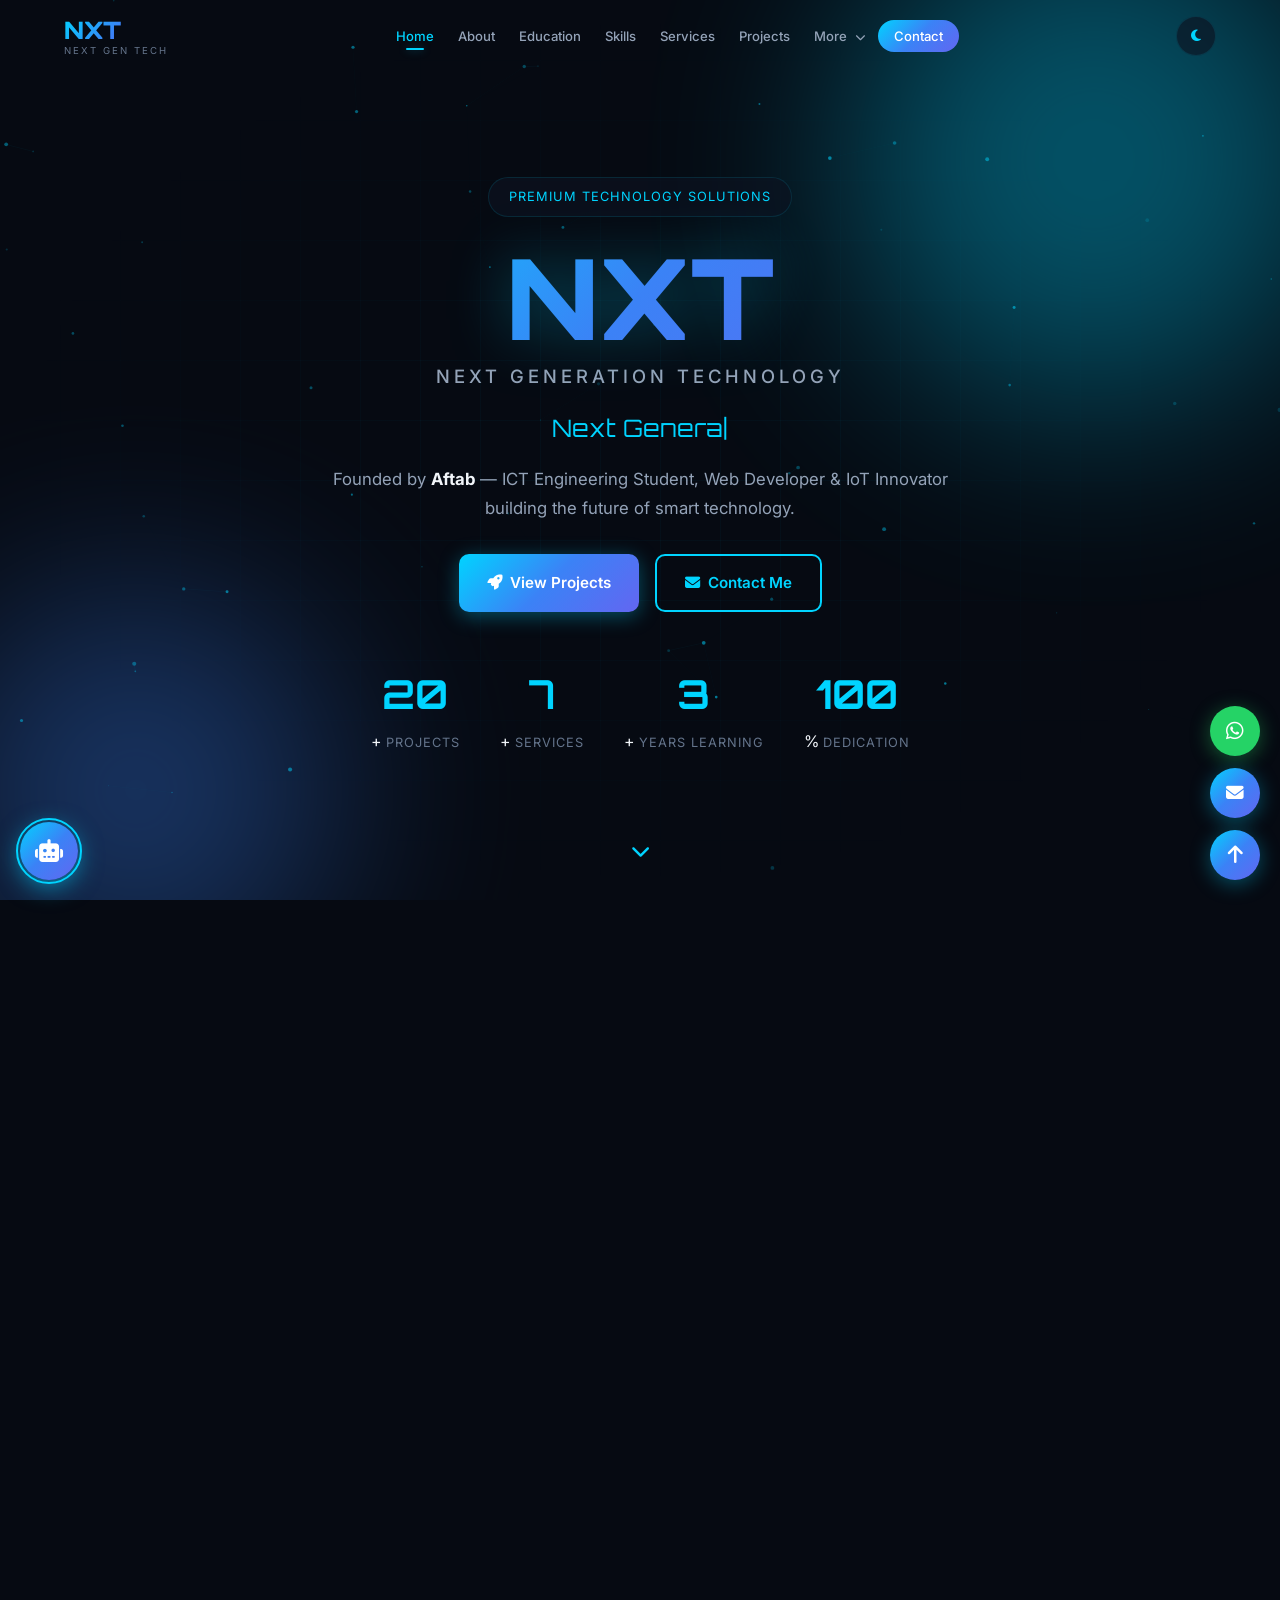
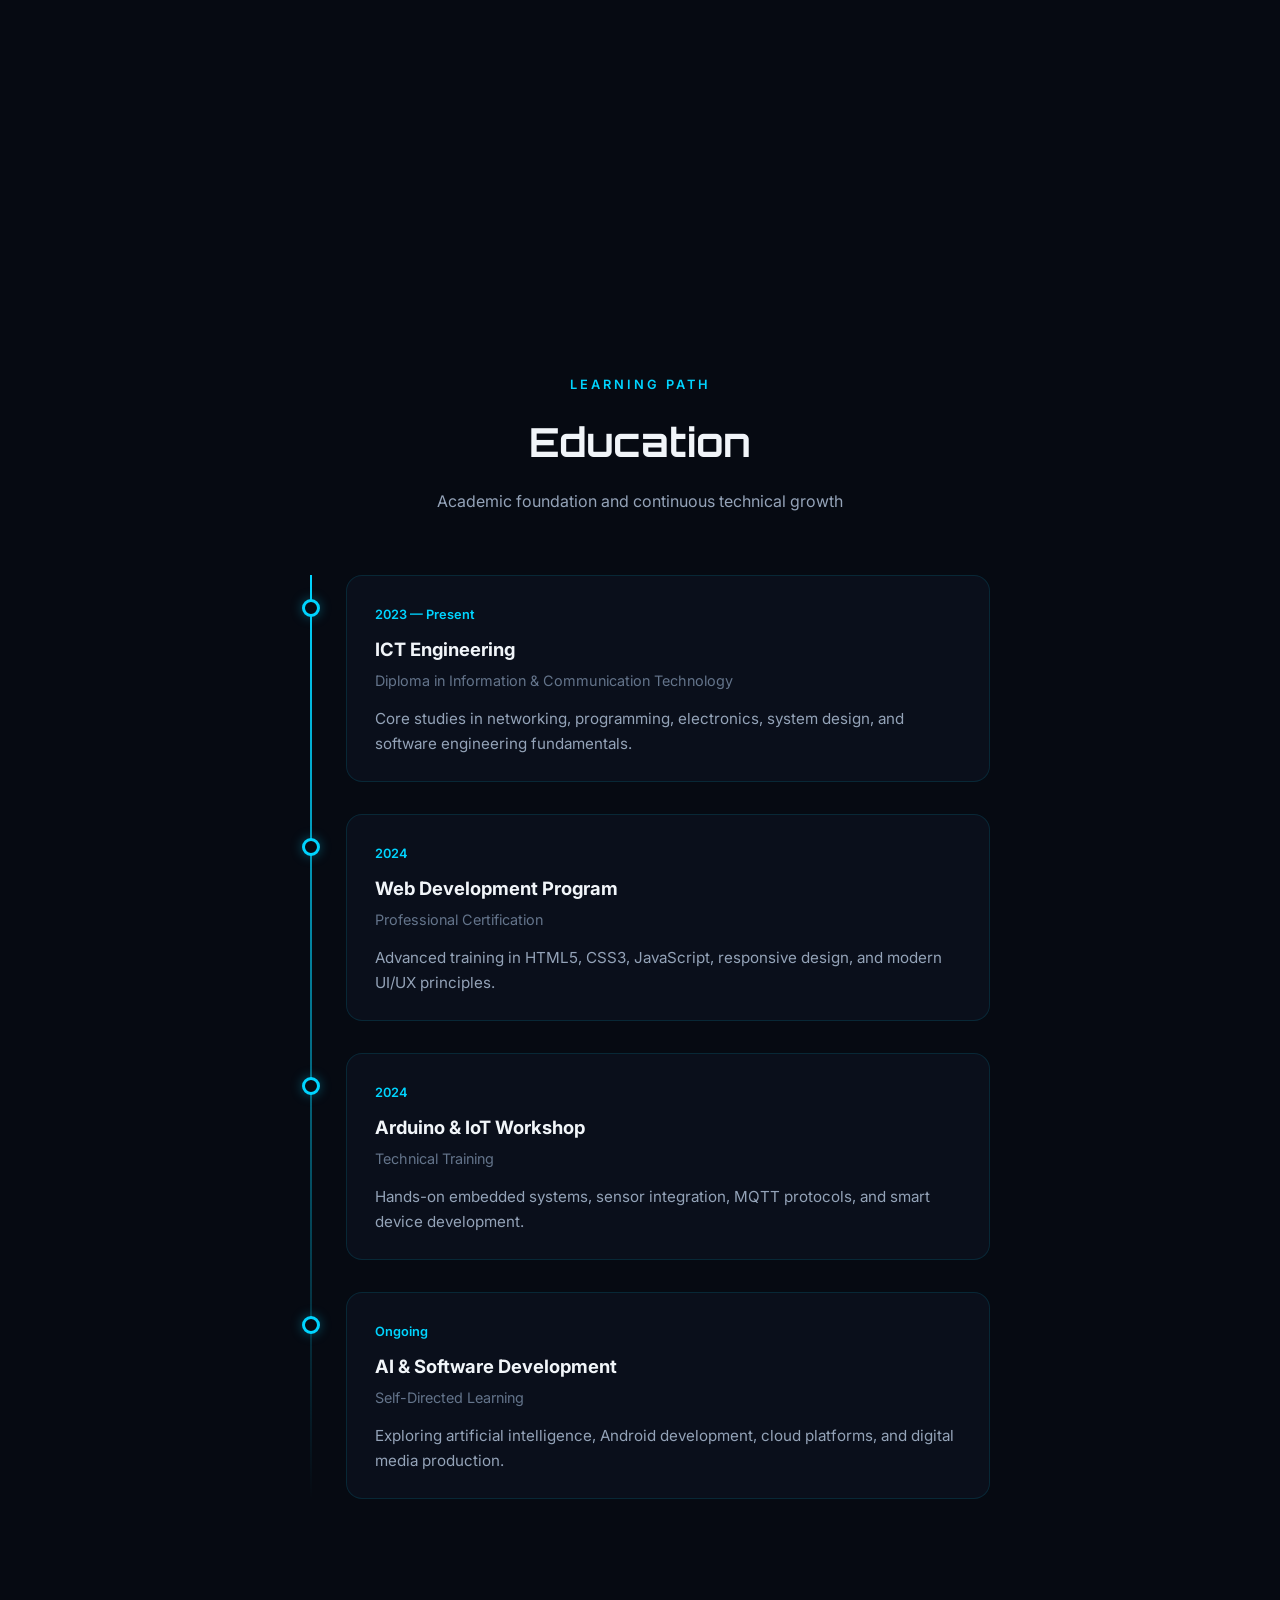
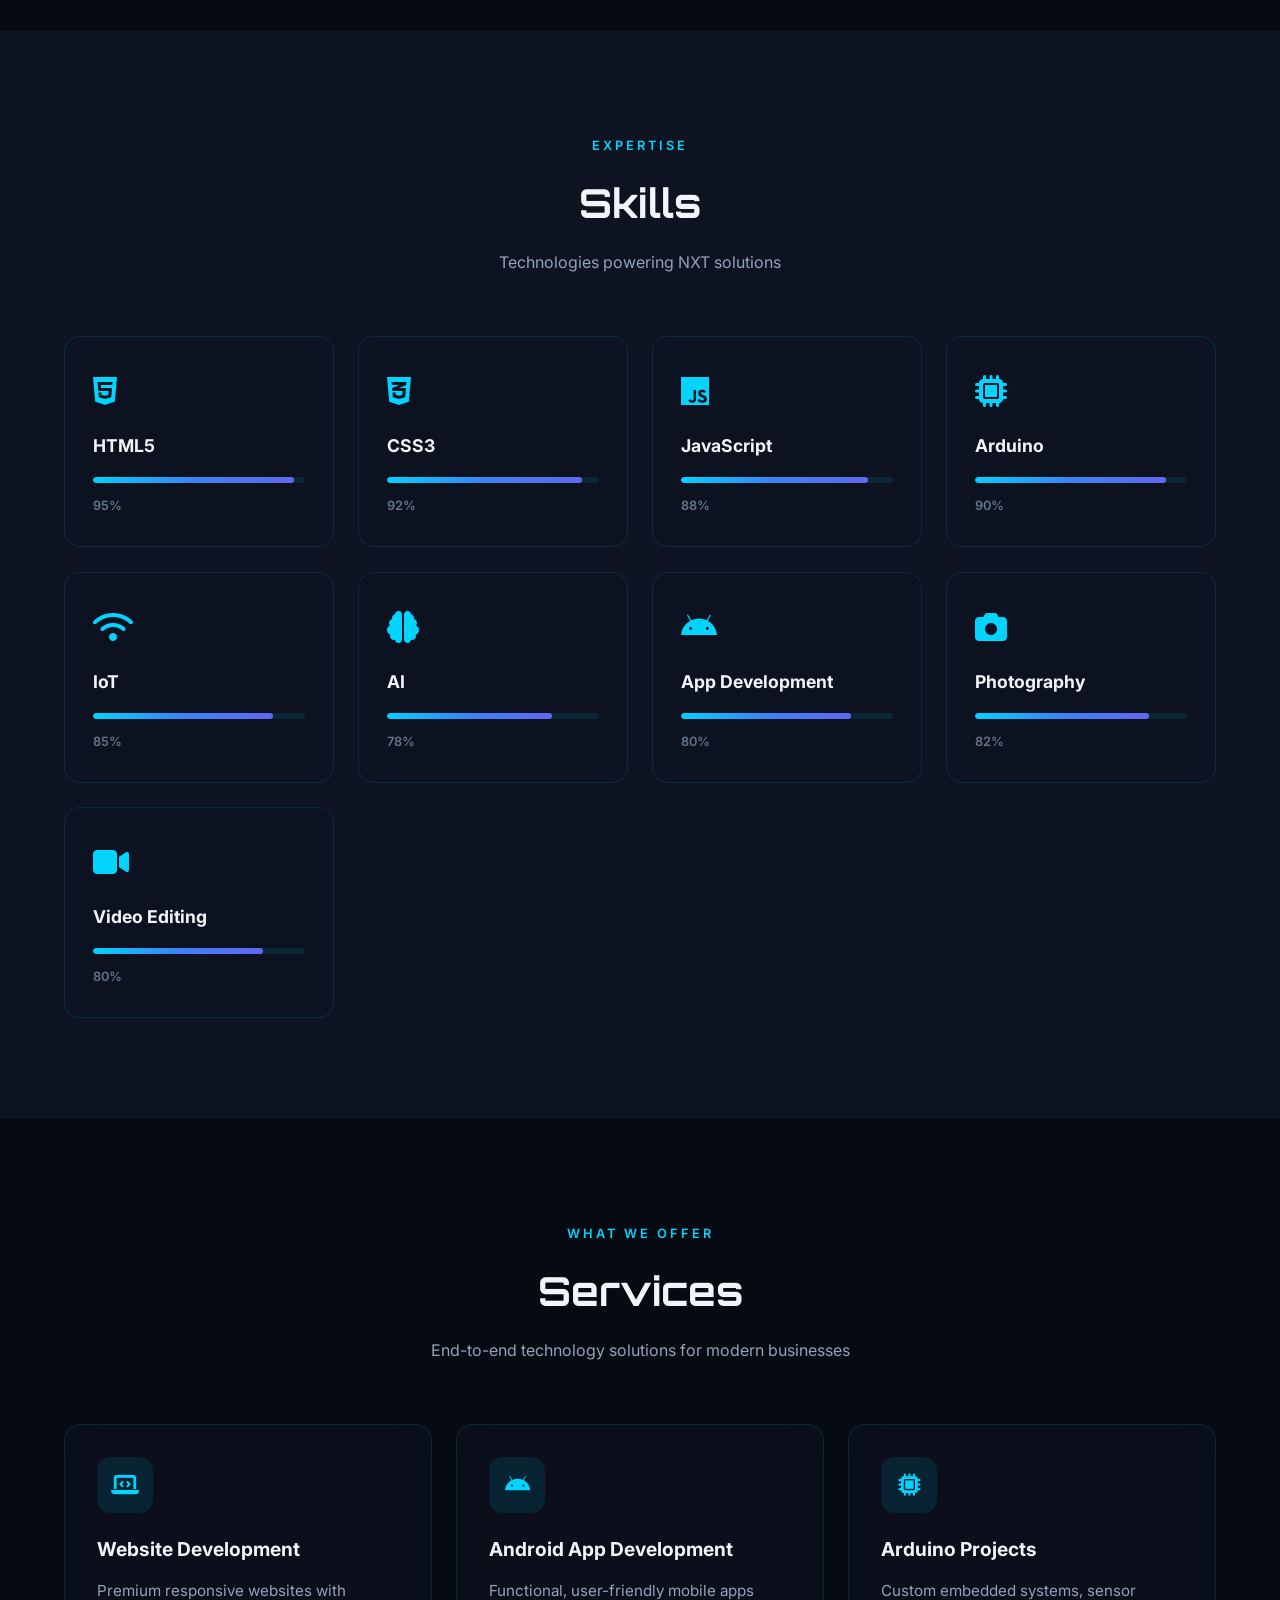
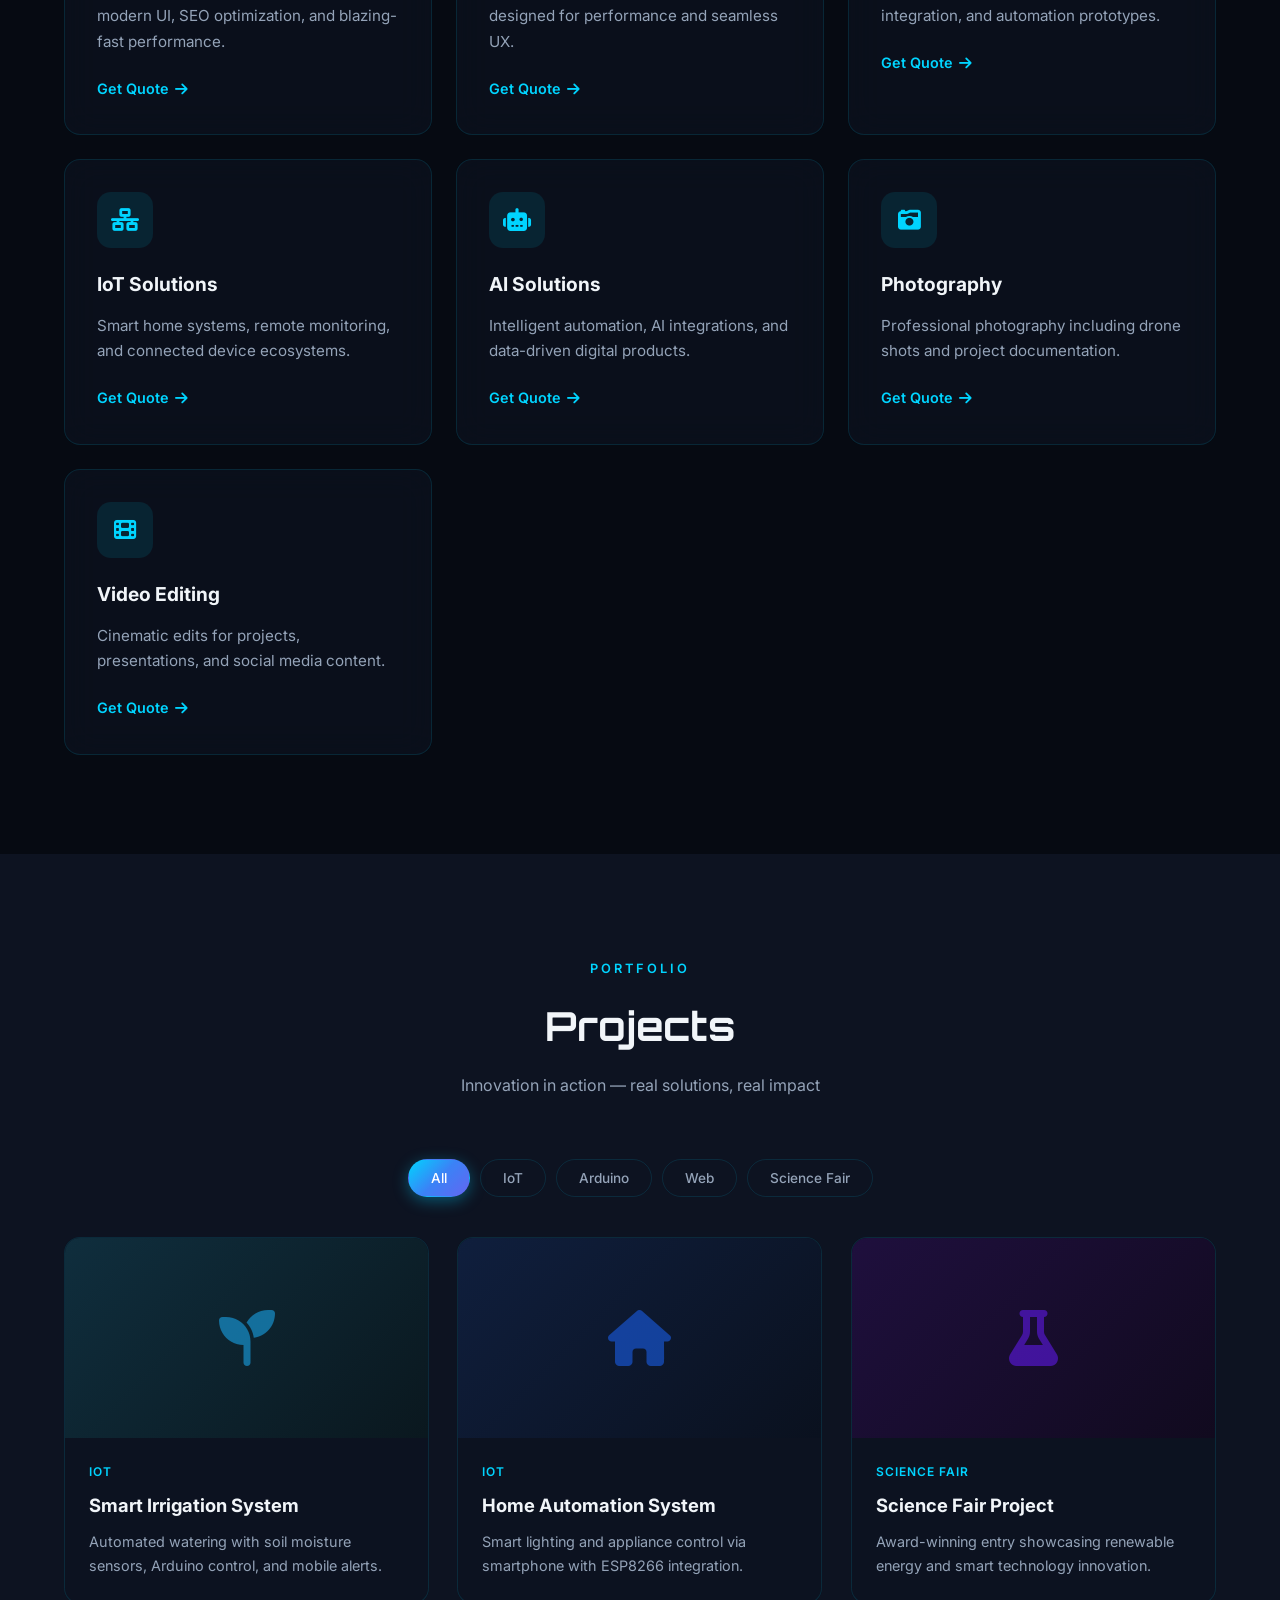
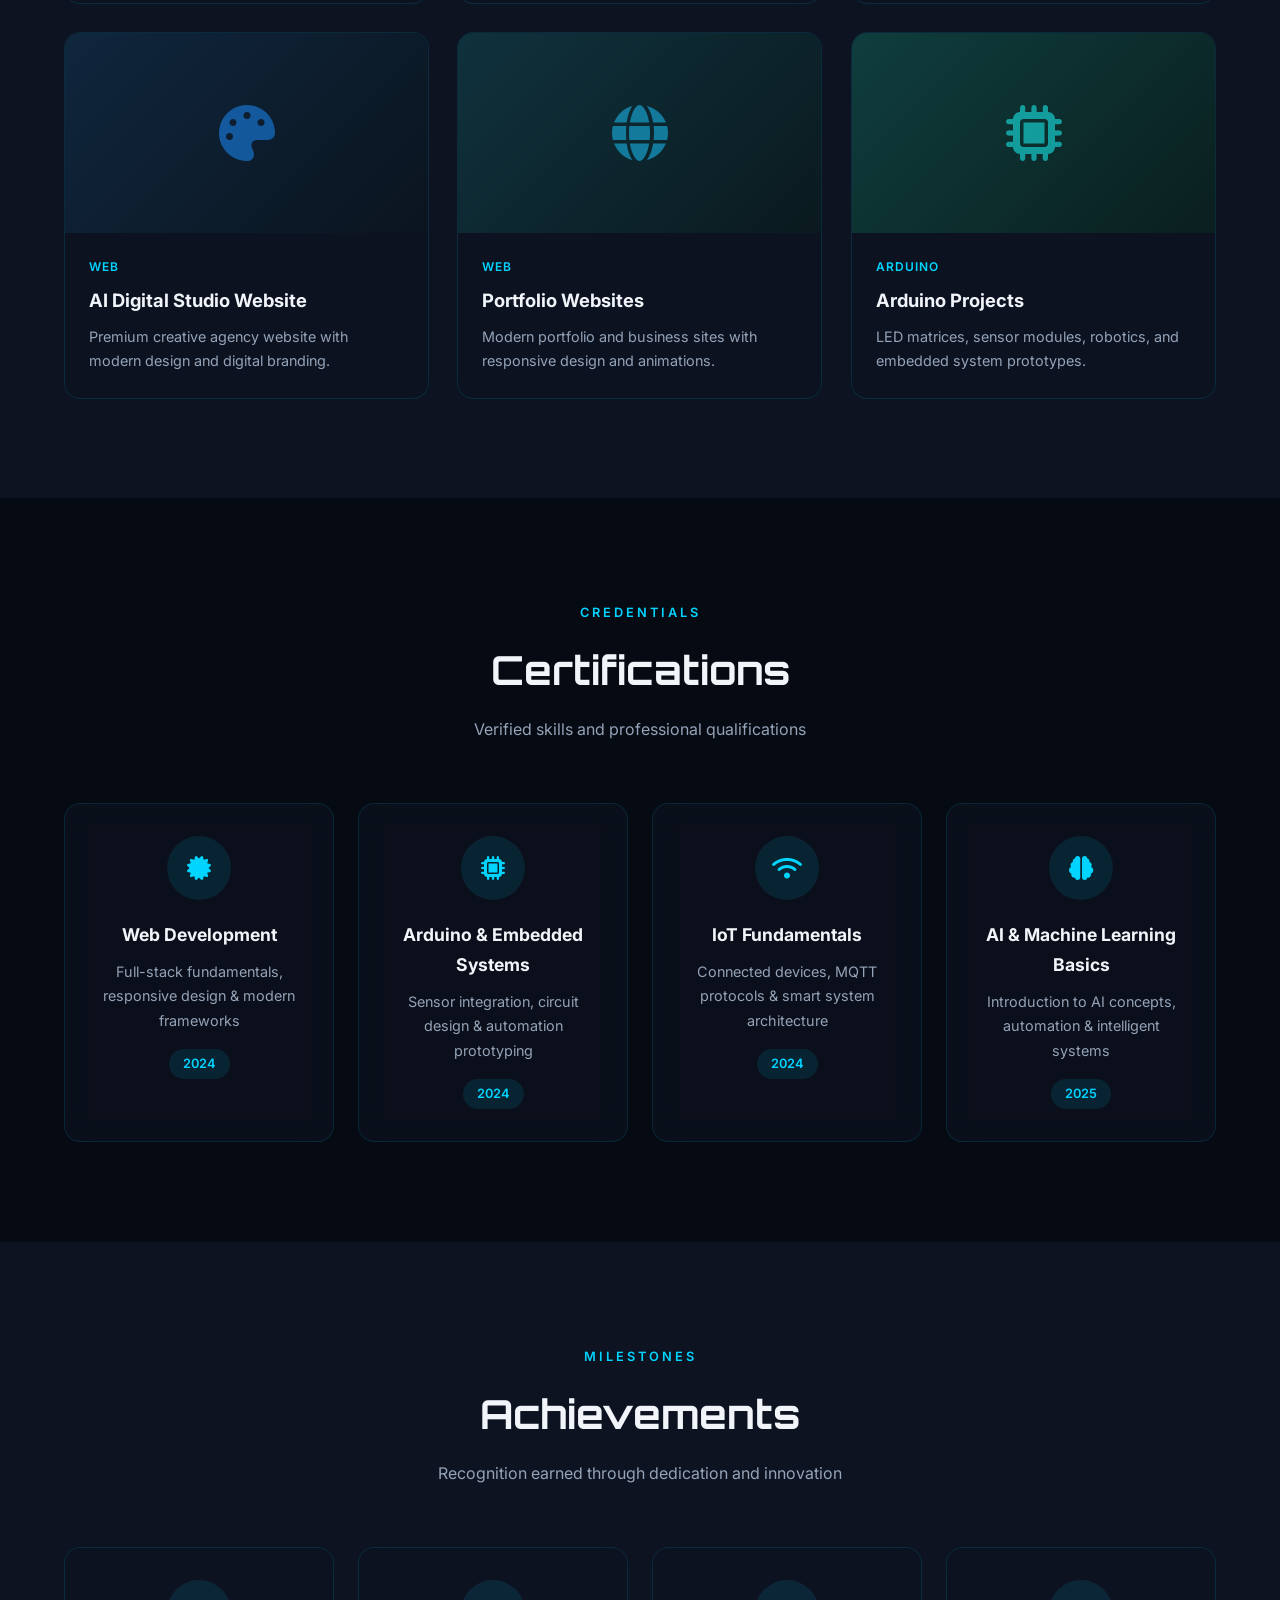
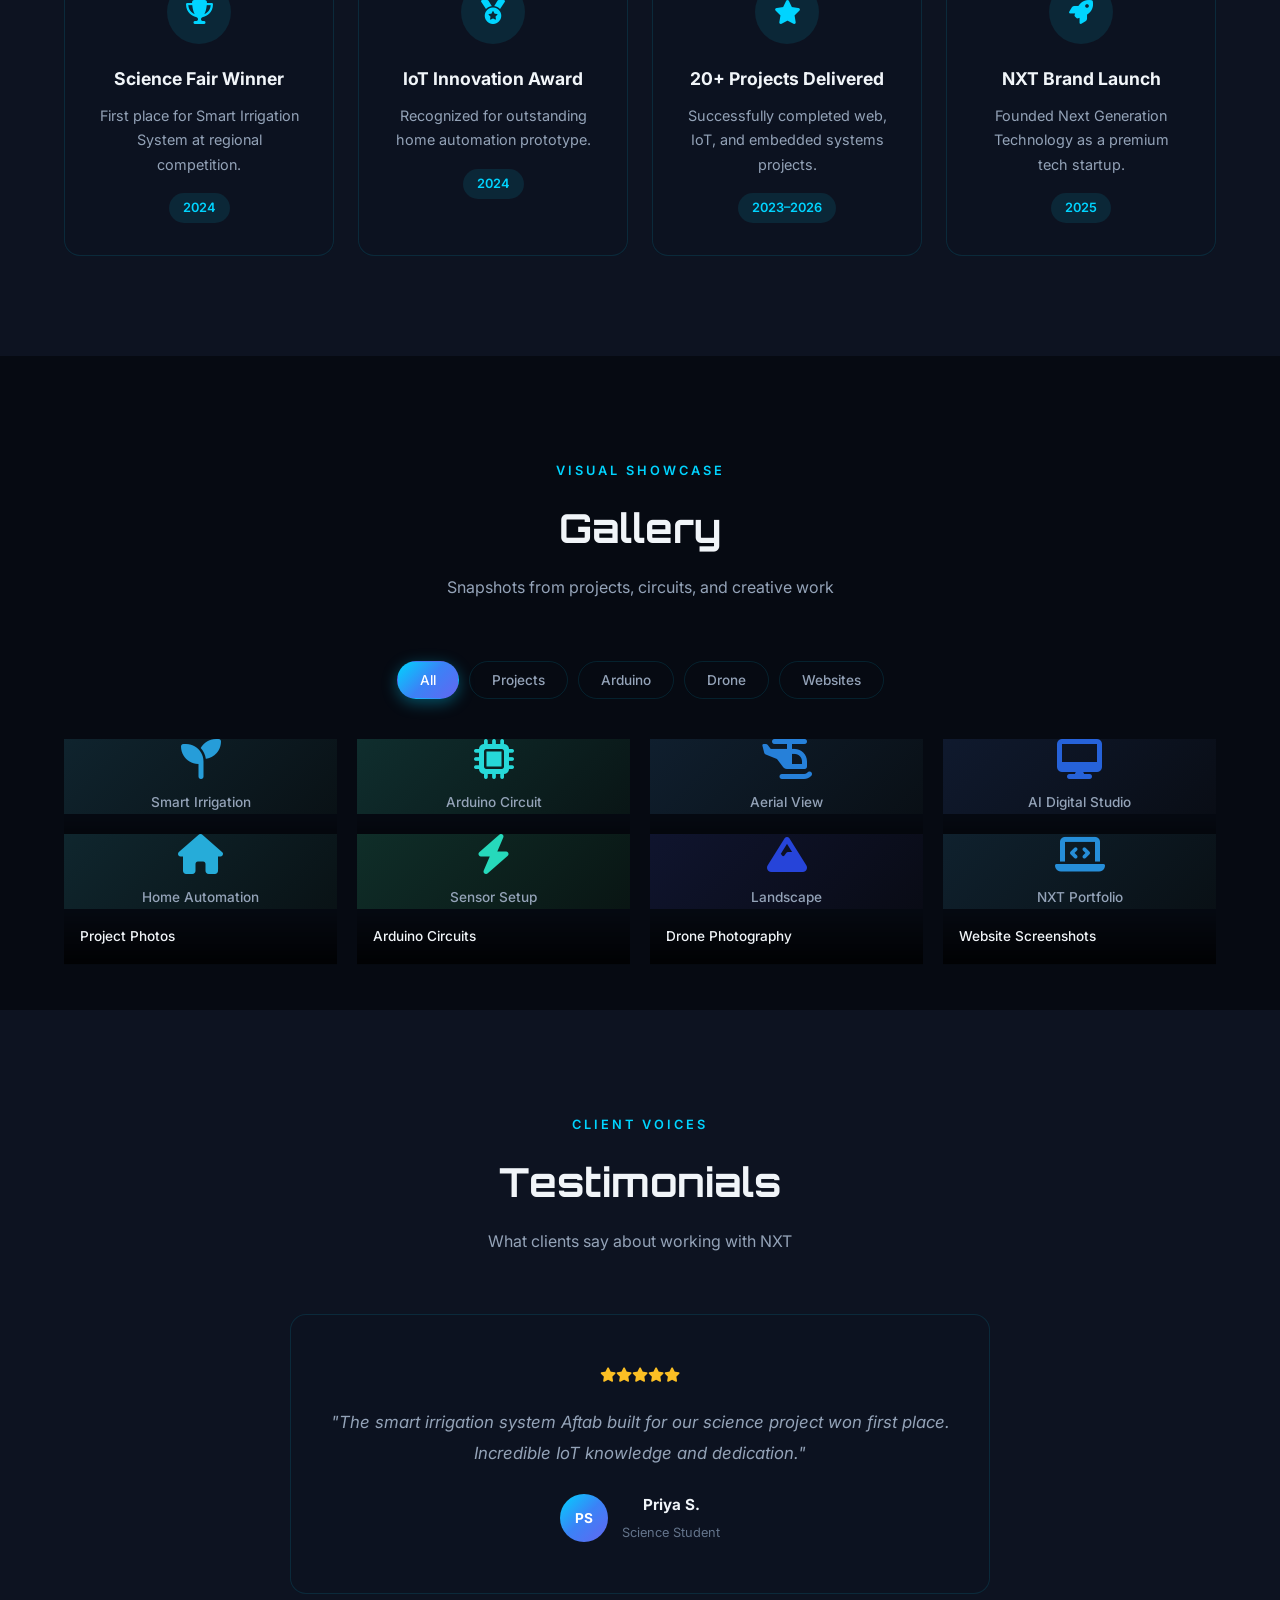
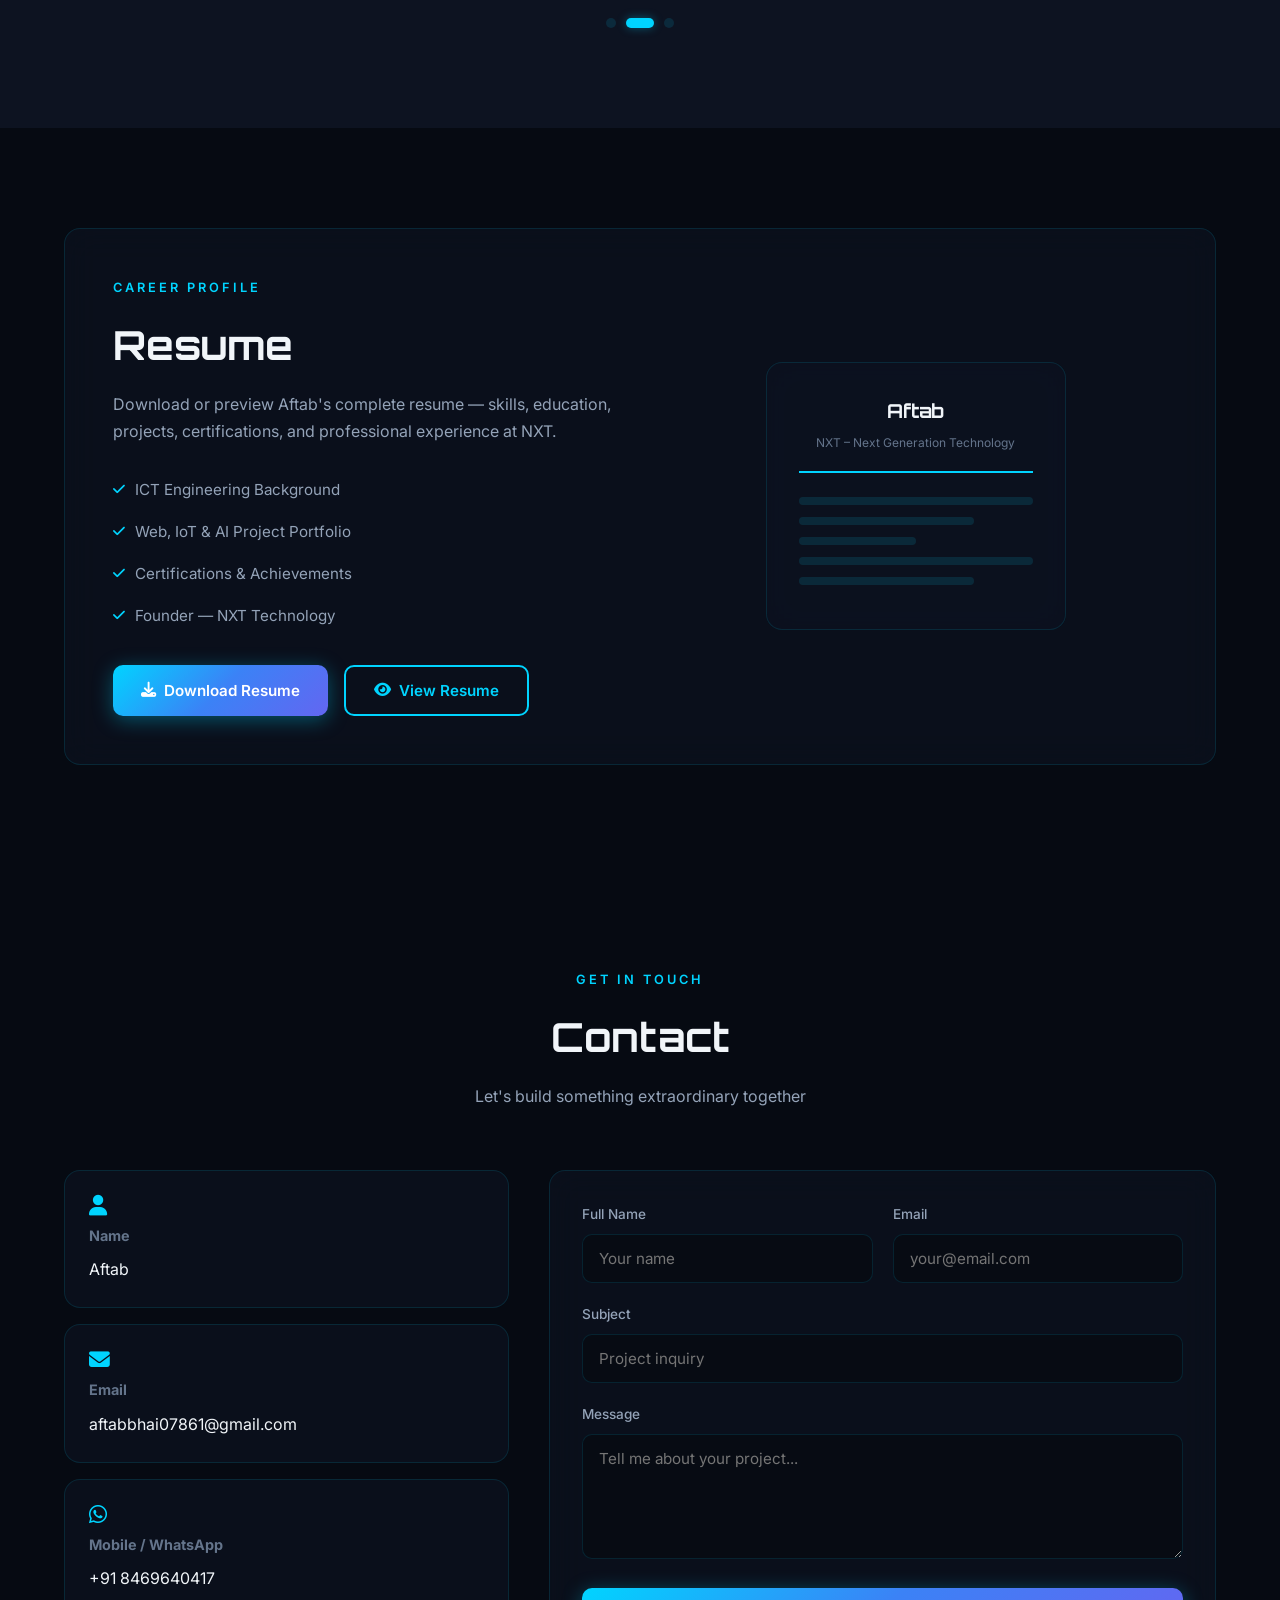
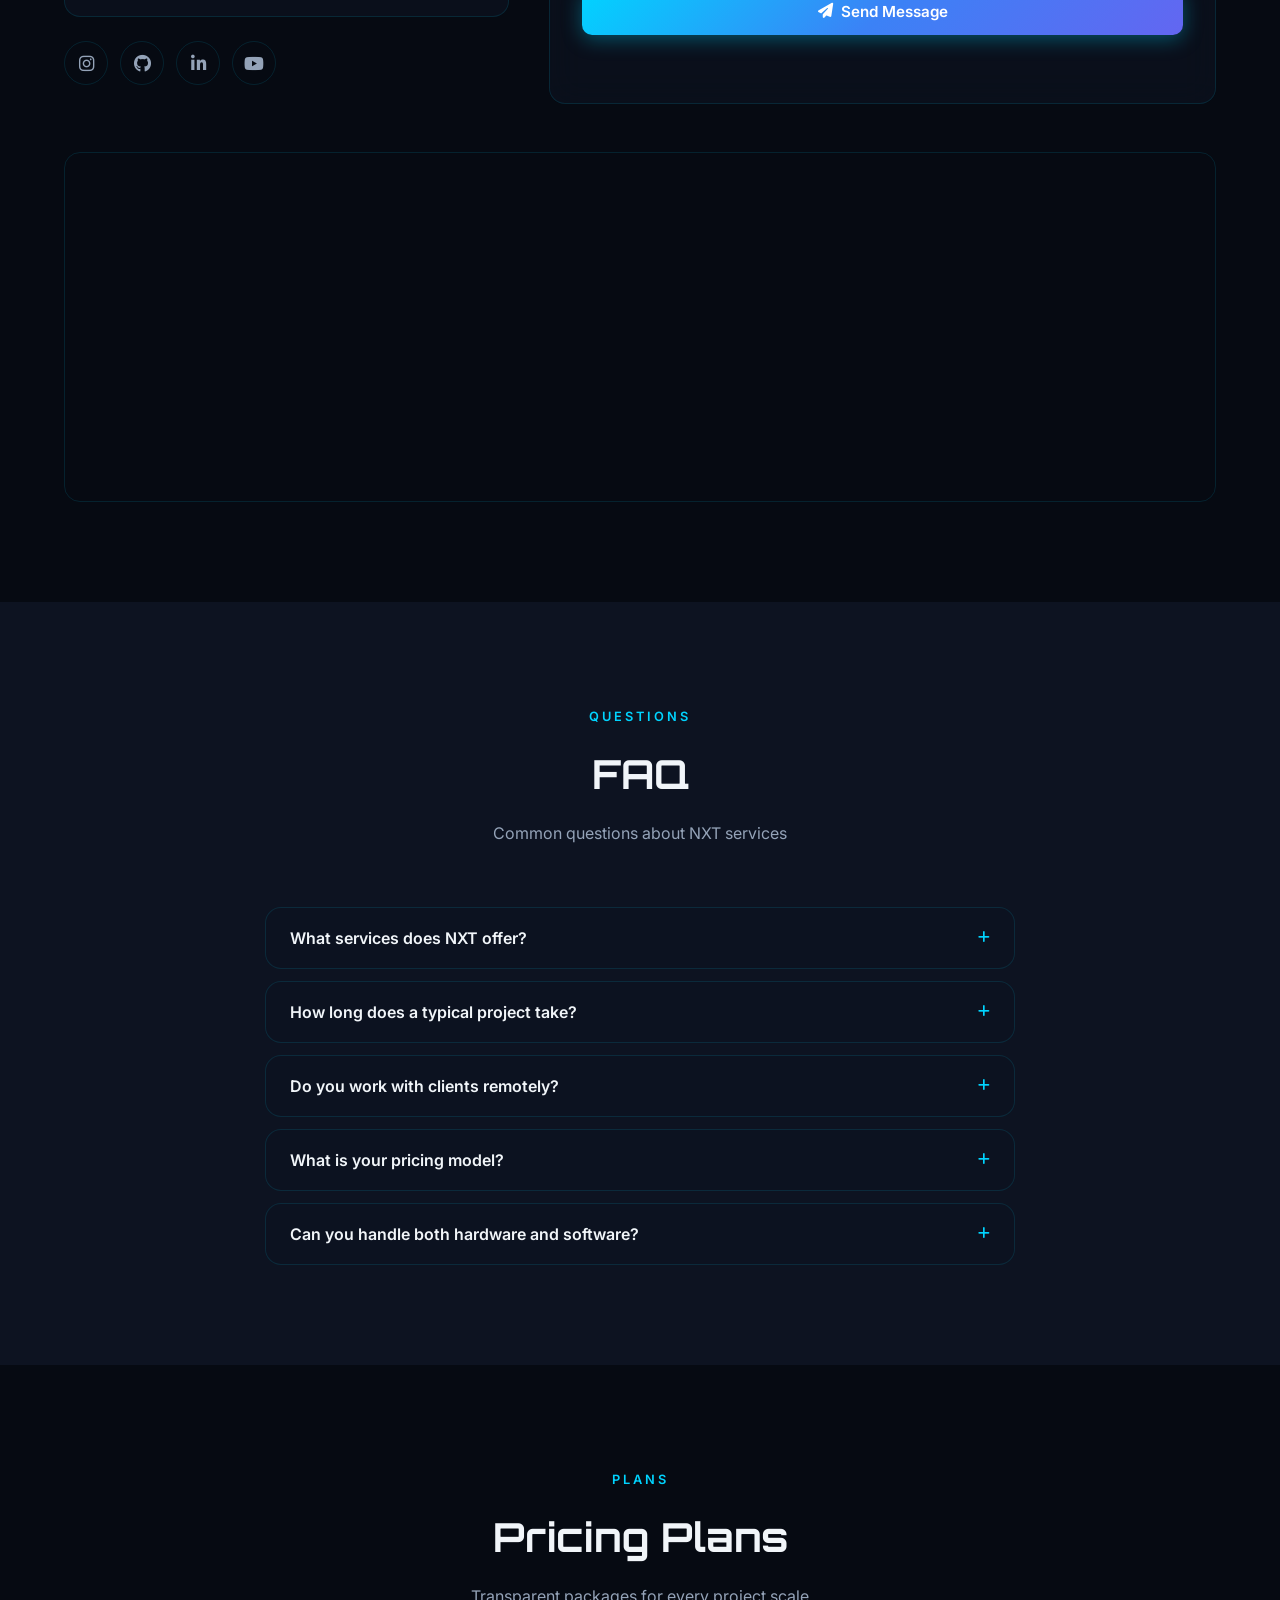
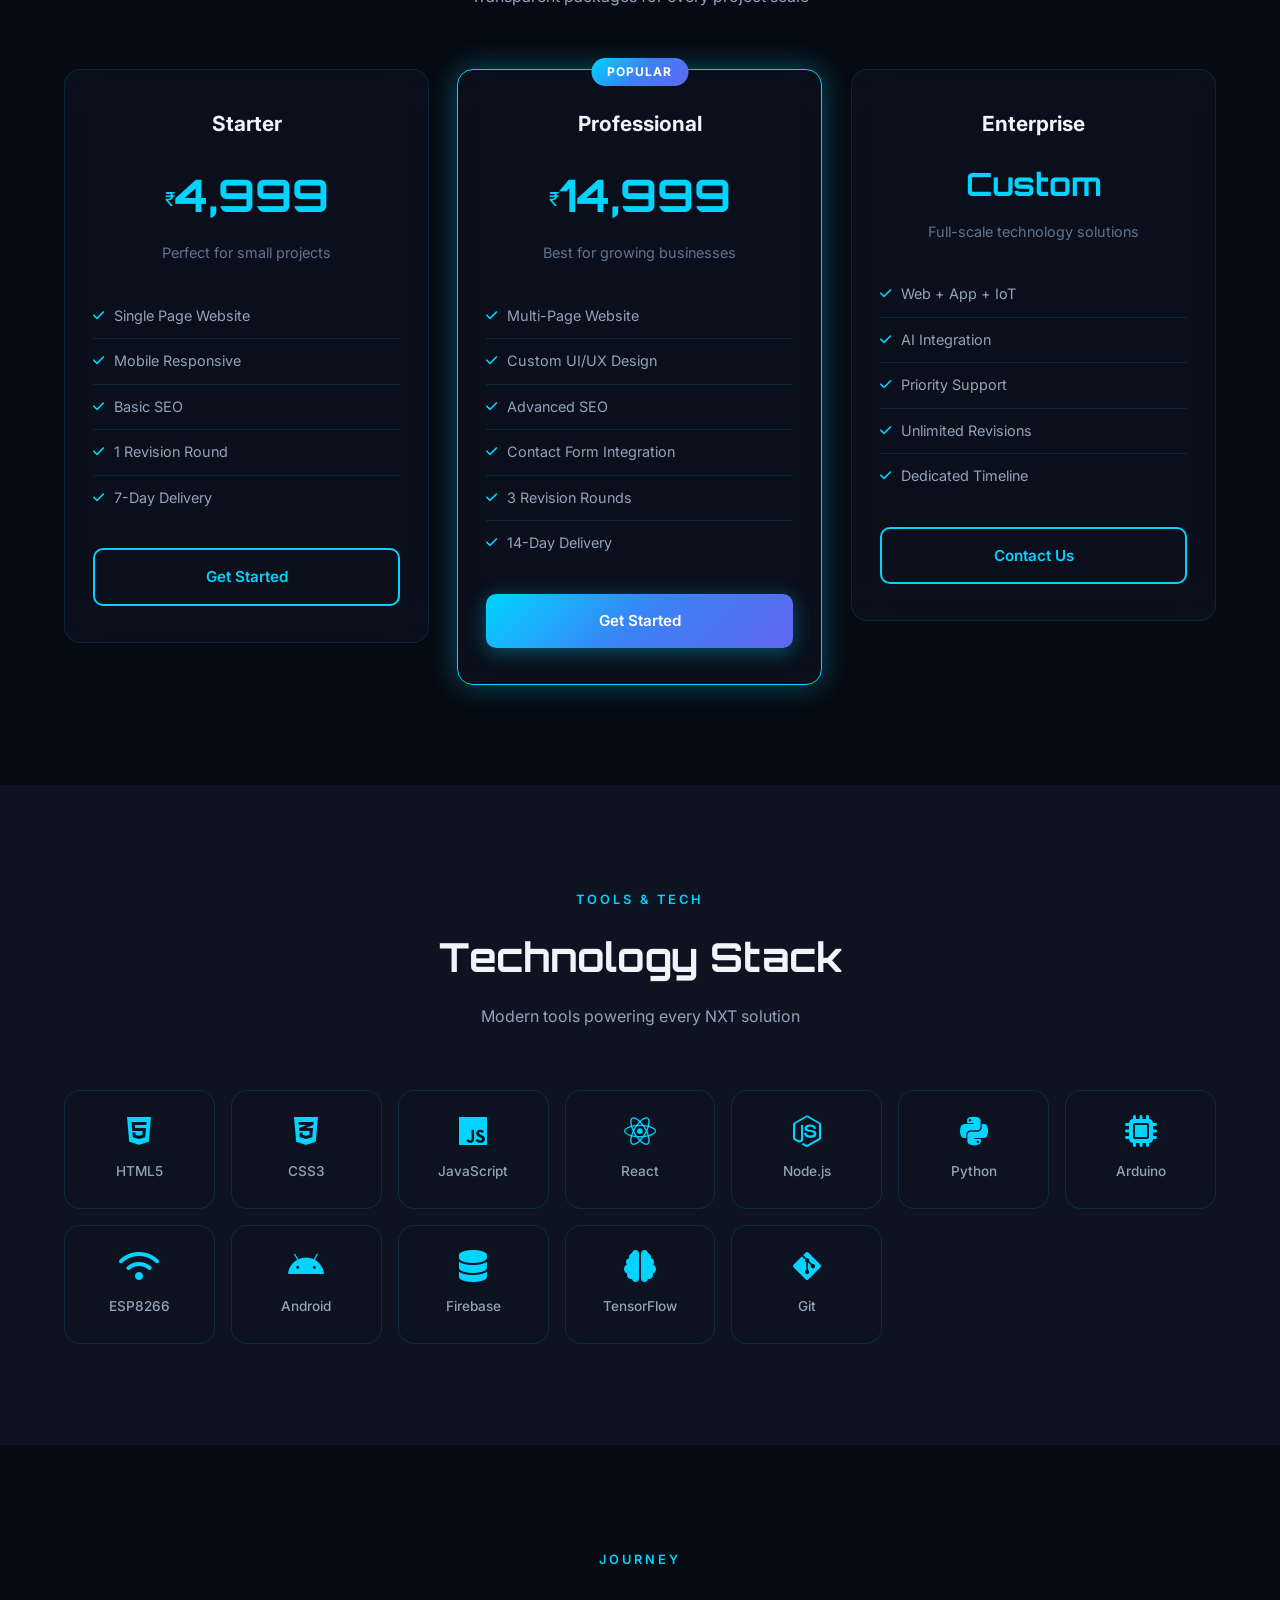
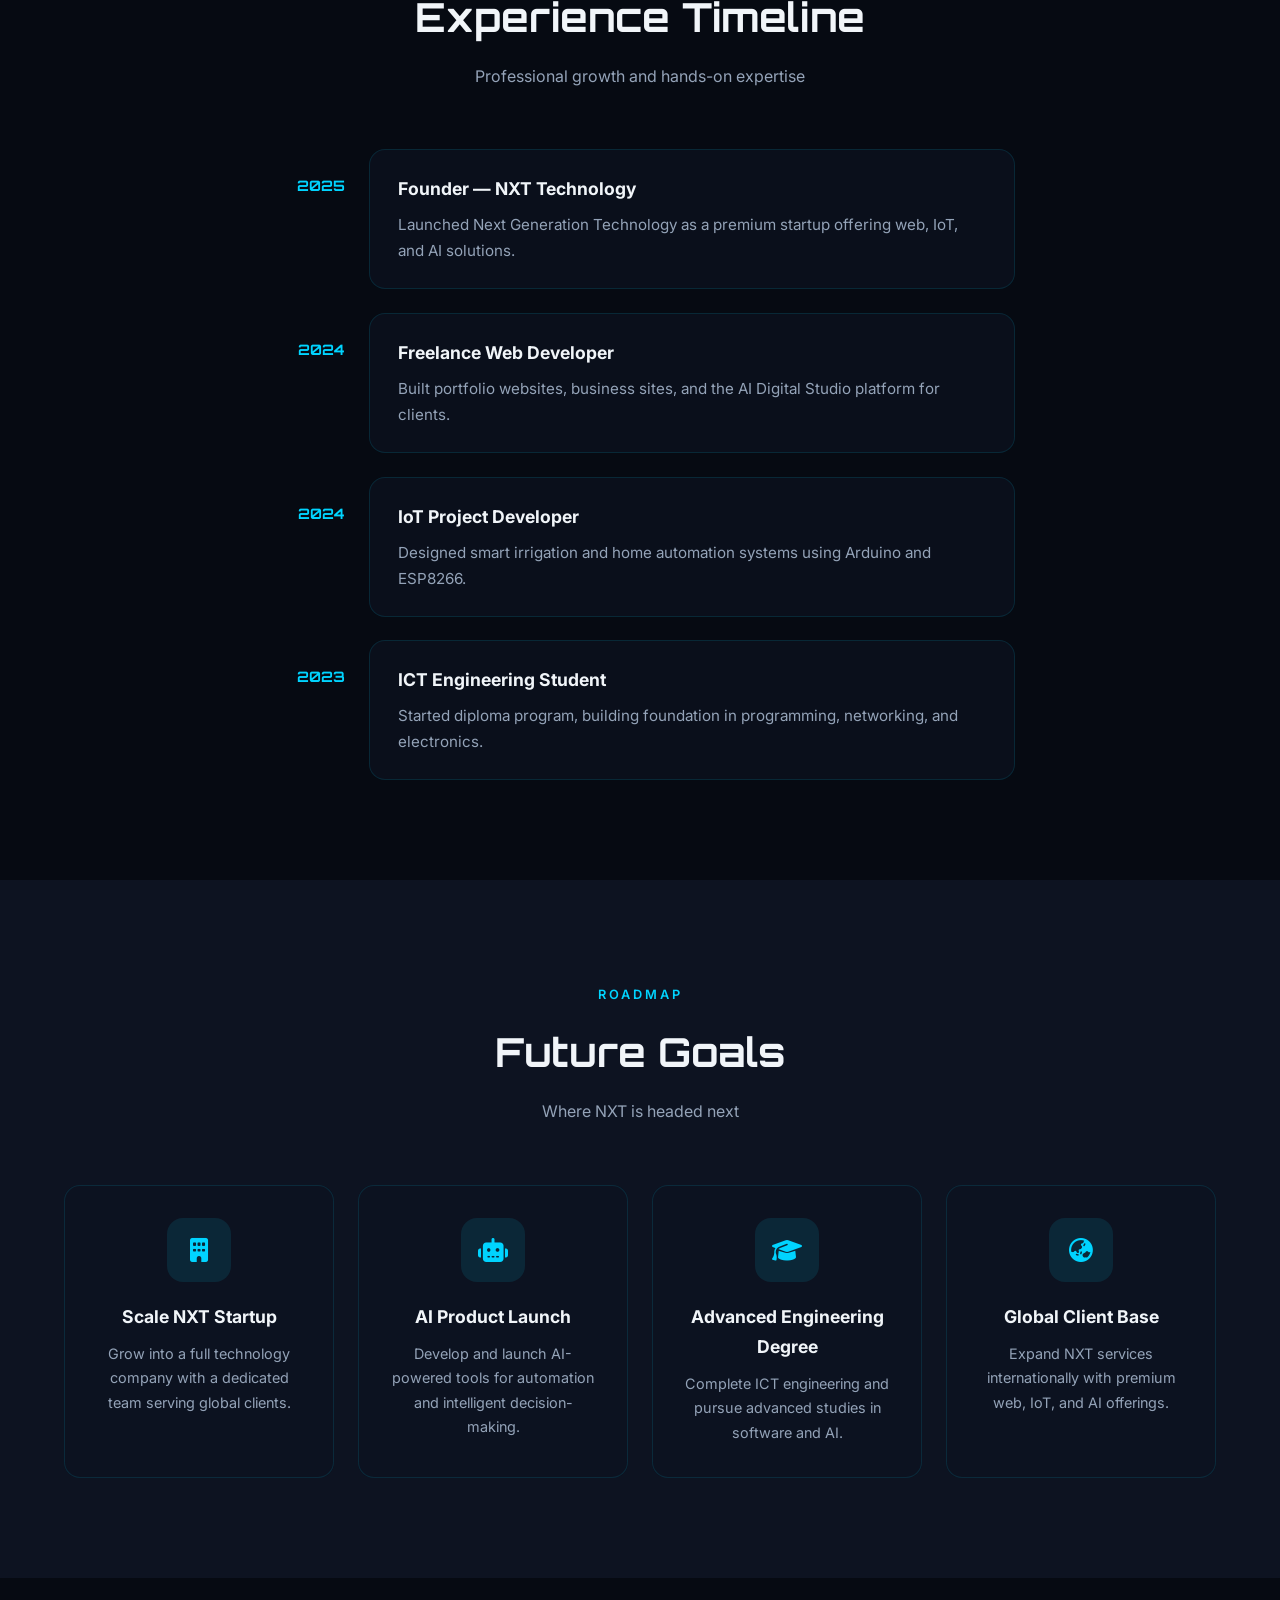
==== index.html @ 324a96a6 "Add files via upload" ====
<!DOCTYPE html>
<html lang="en">
<head>
  <meta charset="UTF-8">
  <meta name="viewport" content="width=device-width, initial-scale=1.0">
  <meta name="description" content="NXT – Next Generation Technology by Aftab. ICT Engineering student specializing in Web Development, Arduino, IoT, AI & Digital Innovation. Engineering the Future.">
  <meta name="keywords" content="NXT, Next Generation Technology, Aftab, Web Developer, Arduino, IoT, AI, ICT Engineering, AI Digital Studio">
  <meta name="author" content="Aftab">
  <meta name="robots" content="index, follow">
  <meta name="theme-color" content="#00d4ff">
  <meta property="og:title" content="NXT – Next Generation Technology">
  <meta property="og:description" content="Engineering the Future — Premium Web, IoT & AI Solutions">
  <meta property="og:type" content="website">
  <title>NXT – Next Generation Technology | Aftab</title>
  <link rel="manifest" href="manifest.json">
  <link rel="icon" href="data:image/svg+xml,<svg xmlns='http://www.w3.org/2000/svg' viewBox='0 0 100 100'><text y='.9em' font-size='90' fill='%2300d4ff'>N</text></svg>">
  <link rel="preconnect" href="https://fonts.googleapis.com">
  <link rel="preconnect" href="https://fonts.gstatic.com" crossorigin>
  <link href="https://fonts.googleapis.com/css2?family=Inter:wght@300;400;500;600;700&family=Orbitron:wght@500;700;900&display=swap" rel="stylesheet">
  <link rel="stylesheet" href="https://cdnjs.cloudflare.com/ajax/libs/font-awesome/6.5.1/css/all.min.css">
  <link rel="stylesheet" href="style.css">
</head>
<body>

  <!-- Scroll Progress -->
  <div class="scroll-progress" id="scroll-progress" aria-hidden="true"></div>

  <!-- Splash / Loading Screen -->
  <div id="loader" class="loader" aria-hidden="true">
    <div class="loader-ring"></div>
    <div class="loader-content">
      <div class="loader-logo-wrap">
        <div class="loader-logo">NXT</div>
        <div class="loader-logo-glow"></div>
      </div>
      <p class="loader-brand">NXT – Next Generation Technology</p>
      <div class="loader-bar"><div class="loader-progress" id="loader-progress"></div></div>
      <p class="loader-percent" id="loader-percent">0%</p>
      <p class="loader-text">Engineering the Future...</p>
    </div>
  </div>

  <!-- Navigation -->
  <header class="header" id="header">
    <nav class="nav container" aria-label="Main navigation">
      <a href="#home" class="nav-logo">
        <span class="logo-text">NXT</span>
        <span class="logo-sub">Next Gen Tech</span>
      </a>

      <ul class="nav-menu" id="nav-menu">
        <li><a href="#home" class="nav-link active">Home</a></li>
        <li><a href="#about" class="nav-link">About</a></li>
        <li><a href="#education" class="nav-link">Education</a></li>
        <li><a href="#skills" class="nav-link">Skills</a></li>
        <li><a href="#services" class="nav-link">Services</a></li>
        <li><a href="#projects" class="nav-link">Projects</a></li>
        <li class="nav-dropdown">
          <button class="nav-link nav-dropdown-btn" aria-expanded="false">More <i class="fas fa-chevron-down"></i></button>
          <ul class="nav-dropdown-menu">
            <li><a href="#certifications" class="nav-link">Certifications</a></li>
            <li><a href="#achievements" class="nav-link">Achievements</a></li>
            <li><a href="#gallery" class="nav-link">Gallery</a></li>
            <li><a href="#testimonials" class="nav-link">Testimonials</a></li>
            <li><a href="#resume" class="nav-link">Resume</a></li>
            <li><a href="#faq" class="nav-link">FAQ</a></li>
            <li><a href="#pricing" class="nav-link">Pricing</a></li>
            <li><a href="#tech-stack" class="nav-link">Tech Stack</a></li>
            <li><a href="#experience" class="nav-link">Experience</a></li>
            <li><a href="#goals" class="nav-link">Future Goals</a></li>
            <li><a href="#blog" class="nav-link">Blog</a></li>
            <li><a href="#inquiry" class="nav-link">Inquiry</a></li>
          </ul>
        </li>
        <li><a href="#contact" class="nav-link nav-cta">Contact</a></li>
      </ul>

      <div class="nav-actions">
        <button class="theme-toggle" id="theme-toggle" aria-label="Toggle dark/light mode">
          <i class="fas fa-moon"></i>
        </button>
        <button class="nav-toggle" id="nav-toggle" aria-label="Toggle menu" aria-expanded="false">
          <span></span><span></span><span></span>
        </button>
      </div>
    </nav>
  </header>

  <main>

    <!-- 1. Home -->
    <section class="hero" id="home">
      <div class="hero-bg">
        <div class="hero-grid"></div>
        <div class="hero-glow hero-glow-1"></div>
        <div class="hero-glow hero-glow-2"></div>
        <canvas id="particle-canvas" aria-hidden="true"></canvas>
      </div>
      <div class="container hero-content">
        <div class="hero-badge reveal">Premium Technology Solutions</div>
        <h1 class="hero-title reveal">
          <span class="hero-logo">NXT</span>
          <span class="hero-brand">Next Generation Technology</span>
        </h1>
        <p class="hero-tagline reveal">
          <span id="typing-text"></span><span class="typing-cursor">|</span>
        </p>
        <p class="hero-desc reveal">
          Founded by <strong>Aftab</strong> — ICT Engineering Student, Web Developer &amp; IoT Innovator building the future of smart technology.
        </p>
        <div class="hero-cta reveal">
          <a href="#projects" class="btn btn-primary"><i class="fas fa-rocket"></i> View Projects</a>
          <a href="#contact" class="btn btn-outline"><i class="fas fa-envelope"></i> Contact Me</a>
        </div>
        <div class="hero-stats reveal">
          <div class="stat-item">
            <span class="stat-number" data-target="20">0</span>+
            <span class="stat-label">Projects</span>
          </div>
          <div class="stat-item">
            <span class="stat-number" data-target="7">0</span>+
            <span class="stat-label">Services</span>
          </div>
          <div class="stat-item">
            <span class="stat-number" data-target="3">0</span>+
            <span class="stat-label">Years Learning</span>
          </div>
          <div class="stat-item">
            <span class="stat-number" data-target="100">0</span>%
            <span class="stat-label">Dedication</span>
          </div>
        </div>
      </div>
      <a href="#about" class="hero-scroll" aria-label="Scroll down"><i class="fas fa-chevron-down"></i></a>
    </section>

    <!-- 2. About Aftab -->
    <section class="section about" id="about">
      <div class="container">
        <div class="section-header reveal">
          <span class="section-tag">About Aftab</span>
          <h2 class="section-title">Meet the Founder</h2>
          <p class="section-subtitle">Passionate engineer building tomorrow's technology today</p>
        </div>
        <div class="about-grid">
          <div class="about-image reveal">
            <div class="about-img-wrapper glass">
              <div class="about-avatar"><span>AF</span></div>
            </div>
            <div class="about-float-card glass">
              <i class="fas fa-microchip"></i><span>ICT Engineer</span>
            </div>
          </div>
          <div class="about-content reveal">
            <h3>Hello, I'm <span class="text-gradient">Aftab</span></h3>
            <p class="about-role">ICT Engineering Student | Web Developer | IoT &amp; AI Enthusiast</p>
            <p>I am Aftab, an ICT Engineering student passionate about Web Development, Arduino, IoT, Artificial Intelligence, Software Development, and Digital Innovation. I create professional websites, Arduino projects, and smart technology solutions.</p>
            <p>Through <strong>NXT – Next Generation Technology</strong>, I deliver premium digital experiences and embedded systems that solve real-world problems — from smart irrigation to AI-powered platforms.</p>
            <div class="about-mission glass">
              <div class="mission-item">
                <i class="fas fa-bullseye"></i>
                <div>
                  <h4>Mission</h4>
                  <p>Engineer accessible, intelligent technology that empowers businesses and communities worldwide.</p>
                </div>
              </div>
              <div class="mission-item">
                <i class="fas fa-eye"></i>
                <div>
                  <h4>Vision</h4>
                  <p>Build NXT into a leading technology startup at the intersection of web, IoT, and artificial intelligence.</p>
                </div>
              </div>
            </div>
          </div>
        </div>
      </div>
    </section>

    <!-- 3. Education -->
    <section class="section education" id="education">
      <div class="container">
        <div class="section-header reveal">
          <span class="section-tag">Learning Path</span>
          <h2 class="section-title">Education</h2>
          <p class="section-subtitle">Academic foundation and continuous technical growth</p>
        </div>
        <div class="timeline">
          <div class="timeline-item reveal">
            <div class="timeline-dot"></div>
            <div class="timeline-content glass">
              <span class="timeline-date">2023 — Present</span>
              <h3>ICT Engineering</h3>
              <p class="timeline-org">Diploma in Information &amp; Communication Technology</p>
              <p>Core studies in networking, programming, electronics, system design, and software engineering fundamentals.</p>
            </div>
          </div>
          <div class="timeline-item reveal">
            <div class="timeline-dot"></div>
            <div class="timeline-content glass">
              <span class="timeline-date">2024</span>
              <h3>Web Development Program</h3>
              <p class="timeline-org">Professional Certification</p>
              <p>Advanced training in HTML5, CSS3, JavaScript, responsive design, and modern UI/UX principles.</p>
            </div>
          </div>
          <div class="timeline-item reveal">
            <div class="timeline-dot"></div>
            <div class="timeline-content glass">
              <span class="timeline-date">2024</span>
              <h3>Arduino &amp; IoT Workshop</h3>
              <p class="timeline-org">Technical Training</p>
              <p>Hands-on embedded systems, sensor integration, MQTT protocols, and smart device development.</p>
            </div>
          </div>
          <div class="timeline-item reveal">
            <div class="timeline-dot"></div>
            <div class="timeline-content glass">
              <span class="timeline-date">Ongoing</span>
              <h3>AI &amp; Software Development</h3>
              <p class="timeline-org">Self-Directed Learning</p>
              <p>Exploring artificial intelligence, Android development, cloud platforms, and digital media production.</p>
            </div>
          </div>
        </div>
      </div>
    </section>

    <!-- 4. Skills -->
    <section class="section skills" id="skills">
      <div class="container">
        <div class="section-header reveal">
          <span class="section-tag">Expertise</span>
          <h2 class="section-title">Skills</h2>
          <p class="section-subtitle">Technologies powering NXT solutions</p>
        </div>
        <div class="skills-grid">
          <div class="skill-card glass reveal"><div class="skill-icon"><i class="fab fa-html5"></i></div><h3>HTML5</h3><div class="skill-bar"><div class="skill-progress" data-progress="95"></div></div><span class="skill-percent">95%</span></div>
          <div class="skill-card glass reveal"><div class="skill-icon"><i class="fab fa-css3-alt"></i></div><h3>CSS3</h3><div class="skill-bar"><div class="skill-progress" data-progress="92"></div></div><span class="skill-percent">92%</span></div>
          <div class="skill-card glass reveal"><div class="skill-icon"><i class="fab fa-js"></i></div><h3>JavaScript</h3><div class="skill-bar"><div class="skill-progress" data-progress="88"></div></div><span class="skill-percent">88%</span></div>
          <div class="skill-card glass reveal"><div class="skill-icon"><i class="fas fa-microchip"></i></div><h3>Arduino</h3><div class="skill-bar"><div class="skill-progress" data-progress="90"></div></div><span class="skill-percent">90%</span></div>
          <div class="skill-card glass reveal"><div class="skill-icon"><i class="fas fa-wifi"></i></div><h3>IoT</h3><div class="skill-bar"><div class="skill-progress" data-progress="85"></div></div><span class="skill-percent">85%</span></div>
          <div class="skill-card glass reveal"><div class="skill-icon"><i class="fas fa-brain"></i></div><h3>AI</h3><div class="skill-bar"><div class="skill-progress" data-progress="78"></div></div><span class="skill-percent">78%</span></div>
          <div class="skill-card glass reveal"><div class="skill-icon"><i class="fab fa-android"></i></div><h3>App Development</h3><div class="skill-bar"><div class="skill-progress" data-progress="80"></div></div><span class="skill-percent">80%</span></div>
          <div class="skill-card glass reveal"><div class="skill-icon"><i class="fas fa-camera"></i></div><h3>Photography</h3><div class="skill-bar"><div class="skill-progress" data-progress="82"></div></div><span class="skill-percent">82%</span></div>
          <div class="skill-card glass reveal"><div class="skill-icon"><i class="fas fa-video"></i></div><h3>Video Editing</h3><div class="skill-bar"><div class="skill-progress" data-progress="80"></div></div><span class="skill-percent">80%</span></div>
        </div>
      </div>
    </section>

    <!-- 5. Services -->
    <section class="section services" id="services">
      <div class="container">
        <div class="section-header reveal">
          <span class="section-tag">What We Offer</span>
          <h2 class="section-title">Services</h2>
          <p class="section-subtitle">End-to-end technology solutions for modern businesses</p>
        </div>
        <div class="services-grid">
          <article class="service-card glass reveal"><div class="service-icon"><i class="fas fa-laptop-code"></i></div><h3>Website Development</h3><p>Premium responsive websites with modern UI, SEO optimization, and blazing-fast performance.</p><a href="#inquiry" class="service-link">Get Quote <i class="fas fa-arrow-right"></i></a></article>
          <article class="service-card glass reveal"><div class="service-icon"><i class="fab fa-android"></i></div><h3>Android App Development</h3><p>Functional, user-friendly mobile apps designed for performance and seamless UX.</p><a href="#inquiry" class="service-link">Get Quote <i class="fas fa-arrow-right"></i></a></article>
          <article class="service-card glass reveal"><div class="service-icon"><i class="fas fa-microchip"></i></div><h3>Arduino Projects</h3><p>Custom embedded systems, sensor integration, and automation prototypes.</p><a href="#inquiry" class="service-link">Get Quote <i class="fas fa-arrow-right"></i></a></article>
          <article class="service-card glass reveal"><div class="service-icon"><i class="fas fa-network-wired"></i></div><h3>IoT Solutions</h3><p>Smart home systems, remote monitoring, and connected device ecosystems.</p><a href="#inquiry" class="service-link">Get Quote <i class="fas fa-arrow-right"></i></a></article>
          <article class="service-card glass reveal"><div class="service-icon"><i class="fas fa-robot"></i></div><h3>AI Solutions</h3><p>Intelligent automation, AI integrations, and data-driven digital products.</p><a href="#inquiry" class="service-link">Get Quote <i class="fas fa-arrow-right"></i></a></article>
          <article class="service-card glass reveal"><div class="service-icon"><i class="fas fa-camera-retro"></i></div><h3>Photography</h3><p>Professional photography including drone shots and project documentation.</p><a href="#inquiry" class="service-link">Get Quote <i class="fas fa-arrow-right"></i></a></article>
          <article class="service-card glass reveal"><div class="service-icon"><i class="fas fa-film"></i></div><h3>Video Editing</h3><p>Cinematic edits for projects, presentations, and social media content.</p><a href="#inquiry" class="service-link">Get Quote <i class="fas fa-arrow-right"></i></a></article>
        </div>
      </div>
    </section>

    <!-- 6. Projects -->
    <section class="section projects" id="projects">
      <div class="container">
        <div class="section-header reveal">
          <span class="section-tag">Portfolio</span>
          <h2 class="section-title">Projects</h2>
          <p class="section-subtitle">Innovation in action — real solutions, real impact</p>
        </div>
        <div class="project-filters reveal">
          <button class="filter-btn active" data-filter="all">All</button>
          <button class="filter-btn" data-filter="iot">IoT</button>
          <button class="filter-btn" data-filter="arduino">Arduino</button>
          <button class="filter-btn" data-filter="web">Web</button>
          <button class="filter-btn" data-filter="science">Science Fair</button>
        </div>
        <div class="projects-grid">
          <article class="project-card glass reveal" data-category="iot">
            <div class="project-img" style="--project-hue:200"><i class="fas fa-seedling project-placeholder-icon"></i><div class="project-overlay"><a href="#contact" class="project-btn"><i class="fas fa-external-link-alt"></i></a></div></div>
            <div class="project-info"><span class="project-tag">IoT</span><h3>Smart Irrigation System</h3><p>Automated watering with soil moisture sensors, Arduino control, and mobile alerts.</p></div>
          </article>
          <article class="project-card glass reveal" data-category="iot">
            <div class="project-img" style="--project-hue:220"><i class="fas fa-home project-placeholder-icon"></i><div class="project-overlay"><a href="#contact" class="project-btn"><i class="fas fa-external-link-alt"></i></a></div></div>
            <div class="project-info"><span class="project-tag">IoT</span><h3>Home Automation System</h3><p>Smart lighting and appliance control via smartphone with ESP8266 integration.</p></div>
          </article>
          <article class="project-card glass reveal" data-category="science">
            <div class="project-img" style="--project-hue:260"><i class="fas fa-flask project-placeholder-icon"></i><div class="project-overlay"><a href="#contact" class="project-btn"><i class="fas fa-external-link-alt"></i></a></div></div>
            <div class="project-info"><span class="project-tag">Science Fair</span><h3>Science Fair Project</h3><p>Award-winning entry showcasing renewable energy and smart technology innovation.</p></div>
          </article>
          <article class="project-card glass reveal" data-category="web">
            <div class="project-img" style="--project-hue:210"><i class="fas fa-palette project-placeholder-icon"></i><div class="project-overlay"><a href="https://instagram.com/ai_digital_studio" target="_blank" rel="noopener noreferrer" class="project-btn"><i class="fas fa-external-link-alt"></i></a></div></div>
            <div class="project-info"><span class="project-tag">Web</span><h3>AI Digital Studio Website</h3><p>Premium creative agency website with modern design and digital branding.</p></div>
          </article>
          <article class="project-card glass reveal" data-category="web">
            <div class="project-img" style="--project-hue:195"><i class="fas fa-globe project-placeholder-icon"></i><div class="project-overlay"><a href="#contact" class="project-btn"><i class="fas fa-external-link-alt"></i></a></div></div>
            <div class="project-info"><span class="project-tag">Web</span><h3>Portfolio Websites</h3><p>Modern portfolio and business sites with responsive design and animations.</p></div>
          </article>
          <article class="project-card glass reveal" data-category="arduino">
            <div class="project-img" style="--project-hue:180"><i class="fas fa-microchip project-placeholder-icon"></i><div class="project-overlay"><a href="#contact" class="project-btn"><i class="fas fa-external-link-alt"></i></a></div></div>
            <div class="project-info"><span class="project-tag">Arduino</span><h3>Arduino Projects</h3><p>LED matrices, sensor modules, robotics, and embedded system prototypes.</p></div>
          </article>
        </div>
      </div>
    </section>

    <!-- 7. Certifications -->
    <section class="section certifications" id="certifications">
      <div class="container">
        <div class="section-header reveal">
          <span class="section-tag">Credentials</span>
          <h2 class="section-title">Certifications</h2>
          <p class="section-subtitle">Verified skills and professional qualifications</p>
        </div>
        <div class="cert-grid">
          <div class="cert-card glass reveal"><div class="cert-icon"><i class="fas fa-certificate"></i></div><h3>Web Development</h3><p>Full-stack fundamentals, responsive design &amp; modern frameworks</p><span class="cert-year">2024</span></div>
          <div class="cert-card glass reveal"><div class="cert-icon"><i class="fas fa-microchip"></i></div><h3>Arduino &amp; Embedded Systems</h3><p>Sensor integration, circuit design &amp; automation prototyping</p><span class="cert-year">2024</span></div>
          <div class="cert-card glass reveal"><div class="cert-icon"><i class="fas fa-wifi"></i></div><h3>IoT Fundamentals</h3><p>Connected devices, MQTT protocols &amp; smart system architecture</p><span class="cert-year">2024</span></div>
          <div class="cert-card glass reveal"><div class="cert-icon"><i class="fas fa-brain"></i></div><h3>AI &amp; Machine Learning Basics</h3><p>Introduction to AI concepts, automation &amp; intelligent systems</p><span class="cert-year">2025</span></div>
        </div>
      </div>
    </section>

    <!-- 8. Achievements -->
    <section class="section achievements" id="achievements">
      <div class="container">
        <div class="section-header reveal">
          <span class="section-tag">Milestones</span>
          <h2 class="section-title">Achievements</h2>
          <p class="section-subtitle">Recognition earned through dedication and innovation</p>
        </div>
        <div class="achievements-grid">
          <div class="achievement-card glass reveal"><div class="achievement-icon"><i class="fas fa-trophy"></i></div><h3>Science Fair Winner</h3><p>First place for Smart Irrigation System at regional competition.</p><span class="achievement-year">2024</span></div>
          <div class="achievement-card glass reveal"><div class="achievement-icon"><i class="fas fa-medal"></i></div><h3>IoT Innovation Award</h3><p>Recognized for outstanding home automation prototype.</p><span class="achievement-year">2024</span></div>
          <div class="achievement-card glass reveal"><div class="achievement-icon"><i class="fas fa-star"></i></div><h3>20+ Projects Delivered</h3><p>Successfully completed web, IoT, and embedded systems projects.</p><span class="achievement-year">2023–2026</span></div>
          <div class="achievement-card glass reveal"><div class="achievement-icon"><i class="fas fa-rocket"></i></div><h3>NXT Brand Launch</h3><p>Founded Next Generation Technology as a premium tech startup.</p><span class="achievement-year">2025</span></div>
        </div>
      </div>
    </section>

    <!-- 9. Gallery -->
    <section class="section gallery" id="gallery">
      <div class="container">
        <div class="section-header reveal">
          <span class="section-tag">Visual Showcase</span>
          <h2 class="section-title">Gallery</h2>
          <p class="section-subtitle">Snapshots from projects, circuits, and creative work</p>
        </div>
        <div class="gallery-filters reveal">
          <button class="gallery-filter-btn active" data-gallery-filter="all">All</button>
          <button class="gallery-filter-btn" data-gallery-filter="projects">Projects</button>
          <button class="gallery-filter-btn" data-gallery-filter="arduino">Arduino</button>
          <button class="gallery-filter-btn" data-gallery-filter="drone">Drone</button>
          <button class="gallery-filter-btn" data-gallery-filter="websites">Websites</button>
        </div>
        <div class="gallery-grid">
          <div class="gallery-item reveal" data-gallery="projects" style="--gallery-hue:200"><div class="gallery-placeholder"><i class="fas fa-seedling"></i><span>Smart Irrigation</span></div><div class="gallery-caption">Project Photos</div></div>
          <div class="gallery-item reveal" data-gallery="arduino" style="--gallery-hue:180"><div class="gallery-placeholder"><i class="fas fa-microchip"></i><span>Arduino Circuit</span></div><div class="gallery-caption">Arduino Circuits</div></div>
          <div class="gallery-item reveal" data-gallery="drone" style="--gallery-hue:210"><div class="gallery-placeholder"><i class="fas fa-helicopter"></i><span>Aerial View</span></div><div class="gallery-caption">Drone Photography</div></div>
          <div class="gallery-item reveal" data-gallery="websites" style="--gallery-hue:220"><div class="gallery-placeholder"><i class="fas fa-desktop"></i><span>AI Digital Studio</span></div><div class="gallery-caption">Website Screenshots</div></div>
          <div class="gallery-item reveal" data-gallery="projects" style="--gallery-hue:195"><div class="gallery-placeholder"><i class="fas fa-home"></i><span>Home Automation</span></div><div class="gallery-caption">Project Photos</div></div>
          <div class="gallery-item reveal" data-gallery="arduino" style="--gallery-hue:170"><div class="gallery-placeholder"><i class="fas fa-bolt"></i><span>Sensor Setup</span></div><div class="gallery-caption">Arduino Circuits</div></div>
          <div class="gallery-item reveal" data-gallery="drone" style="--gallery-hue:230"><div class="gallery-placeholder"><i class="fas fa-mountain"></i><span>Landscape</span></div><div class="gallery-caption">Drone Photography</div></div>
          <div class="gallery-item reveal" data-gallery="websites" style="--gallery-hue:205"><div class="gallery-placeholder"><i class="fas fa-laptop-code"></i><span>NXT Portfolio</span></div><div class="gallery-caption">Website Screenshots</div></div>
        </div>
      </div>
    </section>

    <!-- 10. Testimonials -->
    <section class="section testimonials" id="testimonials">
      <div class="container">
        <div class="section-header reveal">
          <span class="section-tag">Client Voices</span>
          <h2 class="section-title">Testimonials</h2>
          <p class="section-subtitle">What clients say about working with NXT</p>
        </div>
        <div class="testimonials-slider reveal" id="testimonials-slider">
          <div class="testimonial-track" id="testimonial-track">
            <div class="testimonial-card glass active">
              <div class="testimonial-stars"><i class="fas fa-star"></i><i class="fas fa-star"></i><i class="fas fa-star"></i><i class="fas fa-star"></i><i class="fas fa-star"></i></div>
              <p>"Aftab delivered an outstanding portfolio website. Professional, fast, and exactly what I envisioned. NXT truly engineers the future."</p>
              <div class="testimonial-author"><div class="author-avatar">RK</div><div><strong>Rahul K.</strong><span>Business Owner</span></div></div>
            </div>
            <div class="testimonial-card glass">
              <div class="testimonial-stars"><i class="fas fa-star"></i><i class="fas fa-star"></i><i class="fas fa-star"></i><i class="fas fa-star"></i><i class="fas fa-star"></i></div>
              <p>"The smart irrigation system Aftab built for our science project won first place. Incredible IoT knowledge and dedication."</p>
              <div class="testimonial-author"><div class="author-avatar">PS</div><div><strong>Priya S.</strong><span>Science Student</span></div></div>
            </div>
            <div class="testimonial-card glass">
              <div class="testimonial-stars"><i class="fas fa-star"></i><i class="fas fa-star"></i><i class="fas fa-star"></i><i class="fas fa-star"></i><i class="fas fa-star-half-alt"></i></div>
              <p>"AI Digital Studio's website looks premium and modern. Aftab understood our brand vision perfectly. Highly recommended!"</p>
              <div class="testimonial-author"><div class="author-avatar">AM</div><div><strong>Arjun M.</strong><span>Creative Director</span></div></div>
            </div>
          </div>
          <div class="testimonial-dots" id="testimonial-dots"></div>
        </div>
      </div>
    </section>

    <!-- 11. Resume -->
    <section class="section resume" id="resume">
      <div class="container">
        <div class="resume-card glass reveal">
          <div class="resume-content">
            <span class="section-tag">Career Profile</span>
            <h2 class="section-title">Resume</h2>
            <p>Download or preview Aftab's complete resume — skills, education, projects, certifications, and professional experience at NXT.</p>
            <ul class="resume-highlights">
              <li><i class="fas fa-check"></i> ICT Engineering Background</li>
              <li><i class="fas fa-check"></i> Web, IoT &amp; AI Project Portfolio</li>
              <li><i class="fas fa-check"></i> Certifications &amp; Achievements</li>
              <li><i class="fas fa-check"></i> Founder — NXT Technology</li>
            </ul>
            <div class="resume-btns">
              <button class="btn btn-primary" id="download-cv"><i class="fas fa-download"></i> Download Resume</button>
              <button class="btn btn-outline" id="view-resume"><i class="fas fa-eye"></i> View Resume</button>
            </div>
          </div>
          <div class="resume-preview">
            <div class="resume-doc glass">
              <div class="resume-doc-header"><span>Aftab</span><small>NXT – Next Generation Technology</small></div>
              <div class="resume-doc-lines"><div class="line long"></div><div class="line medium"></div><div class="line short"></div><div class="line long"></div><div class="line medium"></div></div>
            </div>
          </div>
        </div>
      </div>
    </section>

    <!-- 12. Contact -->
    <section class="section contact" id="contact">
      <div class="container">
        <div class="section-header reveal">
          <span class="section-tag">Get In Touch</span>
          <h2 class="section-title">Contact</h2>
          <p class="section-subtitle">Let's build something extraordinary together</p>
        </div>
        <div class="contact-grid">
          <div class="contact-info reveal">
            <div class="contact-card glass"><i class="fas fa-user"></i><h4>Name</h4><p>Aftab</p></div>
            <div class="contact-card glass"><i class="fas fa-envelope"></i><h4>Email</h4><a href="mailto:aftabbhai07861@gmail.com">aftabbhai07861@gmail.com</a></div>
            <div class="contact-card glass"><i class="fab fa-whatsapp"></i><h4>Mobile / WhatsApp</h4><a href="https://wa.me/918469640417" target="_blank" rel="noopener noreferrer">+91 8469640417</a></div>
            <div class="social-links">
              <a href="https://instagram.com/ai_digital_studio" class="social-link" target="_blank" rel="noopener noreferrer" aria-label="Instagram"><i class="fab fa-instagram"></i></a>
              <a href="#" class="social-link" aria-label="GitHub"><i class="fab fa-github"></i></a>
              <a href="#" class="social-link" aria-label="LinkedIn"><i class="fab fa-linkedin-in"></i></a>
              <a href="#" class="social-link" aria-label="YouTube"><i class="fab fa-youtube"></i></a>
            </div>
          </div>
          <form class="contact-form glass reveal" id="contact-form" novalidate>
            <div class="form-row">
              <div class="form-group"><label for="name">Full Name</label><input type="text" id="name" name="name" placeholder="Your name" required></div>
              <div class="form-group"><label for="email">Email</label><input type="email" id="email" name="email" placeholder="your@email.com" required></div>
            </div>
            <div class="form-group"><label for="subject">Subject</label><input type="text" id="subject" name="subject" placeholder="Project inquiry" required></div>
            <div class="form-group"><label for="message">Message</label><textarea id="message" name="message" rows="5" placeholder="Tell me about your project..." required></textarea></div>
            <button type="submit" class="btn btn-primary btn-full"><i class="fas fa-paper-plane"></i> Send Message</button>
            <p class="form-status" id="form-status" role="status"></p>
          </form>
        </div>
        <div class="map-container reveal">
          <iframe src="https://www.google.com/maps/embed?pb=!1m18!1m12!1m3!1d2501.508581433529!2d72.74355373891386!3d24.1250849073576!2m3!1f0!2f0!3f0!3m2!1i1024!2i768!4f13.1!3m3!1m2!1s0x395d1d96bb6d2729%3A0xbae3b0fad436d629!2sBanas%20complex!5e0!3m2!1sen!2sin!4v1781888601079!5m2!1sen!2sin" width="600" height="450" style="border:0;" allowfullscreen="" loading="lazy" referrerpolicy="no-referrer-when-downgrade"></iframe>
          </div>
      </div>
    </section>

    <!-- 13. FAQ -->
    <section class="section faq" id="faq">
      <div class="container">
        <div class="section-header reveal">
          <span class="section-tag">Questions</span>
          <h2 class="section-title">FAQ</h2>
          <p class="section-subtitle">Common questions about NXT services</p>
        </div>
        <div class="faq-list reveal">
          <div class="faq-item glass"><button class="faq-question" aria-expanded="false">What services does NXT offer?<i class="fas fa-plus"></i></button><div class="faq-answer"><p>NXT offers website development, Android apps, Arduino projects, IoT solutions, AI integrations, photography, and video editing.</p></div></div>
          <div class="faq-item glass"><button class="faq-question" aria-expanded="false">How long does a typical project take?<i class="fas fa-plus"></i></button><div class="faq-answer"><p>Timeline varies by scope. A portfolio website takes 1–2 weeks, while IoT systems may take 3–4 weeks. We provide estimates after consultation.</p></div></div>
          <div class="faq-item glass"><button class="faq-question" aria-expanded="false">Do you work with clients remotely?<i class="fas fa-plus"></i></button><div class="faq-answer"><p>Yes! NXT works with clients worldwide via WhatsApp, email, and video calls for seamless remote collaboration.</p></div></div>
          <div class="faq-item glass"><button class="faq-question" aria-expanded="false">What is your pricing model?<i class="fas fa-plus"></i></button><div class="faq-answer"><p>We offer flexible packages — Starter, Professional, and Enterprise. See our Pricing section or submit an inquiry for a custom quote.</p></div></div>
          <div class="faq-item glass"><button class="faq-question" aria-expanded="false">Can you handle both hardware and software?<i class="fas fa-plus"></i></button><div class="faq-answer"><p>Absolutely. Aftab specializes in full-stack solutions — from Arduino circuits and IoT firmware to modern web and mobile applications.</p></div></div>
        </div>
      </div>
    </section>

    <!-- 14. Pricing -->
    <section class="section pricing" id="pricing">
      <div class="container">
        <div class="section-header reveal">
          <span class="section-tag">Plans</span>
          <h2 class="section-title">Pricing Plans</h2>
          <p class="section-subtitle">Transparent packages for every project scale</p>
        </div>
        <div class="pricing-grid">
          <div class="pricing-card glass reveal">
            <div class="pricing-header"><h3>Starter</h3><div class="pricing-price"><span class="currency">₹</span><span class="amount">4,999</span></div><p>Perfect for small projects</p></div>
            <ul class="pricing-features"><li><i class="fas fa-check"></i> Single Page Website</li><li><i class="fas fa-check"></i> Mobile Responsive</li><li><i class="fas fa-check"></i> Basic SEO</li><li><i class="fas fa-check"></i> 1 Revision Round</li><li><i class="fas fa-check"></i> 7-Day Delivery</li></ul>
            <a href="#inquiry" class="btn btn-outline btn-full">Get Started</a>
          </div>
          <div class="pricing-card glass featured reveal">
            <div class="pricing-badge">Popular</div>
            <div class="pricing-header"><h3>Professional</h3><div class="pricing-price"><span class="currency">₹</span><span class="amount">14,999</span></div><p>Best for growing businesses</p></div>
            <ul class="pricing-features"><li><i class="fas fa-check"></i> Multi-Page Website</li><li><i class="fas fa-check"></i> Custom UI/UX Design</li><li><i class="fas fa-check"></i> Advanced SEO</li><li><i class="fas fa-check"></i> Contact Form Integration</li><li><i class="fas fa-check"></i> 3 Revision Rounds</li><li><i class="fas fa-check"></i> 14-Day Delivery</li></ul>
            <a href="#inquiry" class="btn btn-primary btn-full">Get Started</a>
          </div>
          <div class="pricing-card glass reveal">
            <div class="pricing-header"><h3>Enterprise</h3><div class="pricing-price"><span class="amount custom">Custom</span></div><p>Full-scale technology solutions</p></div>
            <ul class="pricing-features"><li><i class="fas fa-check"></i> Web + App + IoT</li><li><i class="fas fa-check"></i> AI Integration</li><li><i class="fas fa-check"></i> Priority Support</li><li><i class="fas fa-check"></i> Unlimited Revisions</li><li><i class="fas fa-check"></i> Dedicated Timeline</li></ul>
            <a href="#inquiry" class="btn btn-outline btn-full">Contact Us</a>
          </div>
        </div>
      </div>
    </section>

    <!-- 15. Technology Stack -->
    <section class="section tech-stack" id="tech-stack">
      <div class="container">
        <div class="section-header reveal">
          <span class="section-tag">Tools &amp; Tech</span>
          <h2 class="section-title">Technology Stack</h2>
          <p class="section-subtitle">Modern tools powering every NXT solution</p>
        </div>
        <div class="tech-grid reveal">
          <div class="tech-item glass"><i class="fab fa-html5"></i><span>HTML5</span></div>
          <div class="tech-item glass"><i class="fab fa-css3-alt"></i><span>CSS3</span></div>
          <div class="tech-item glass"><i class="fab fa-js"></i><span>JavaScript</span></div>
          <div class="tech-item glass"><i class="fab fa-react"></i><span>React</span></div>
          <div class="tech-item glass"><i class="fab fa-node-js"></i><span>Node.js</span></div>
          <div class="tech-item glass"><i class="fab fa-python"></i><span>Python</span></div>
          <div class="tech-item glass"><i class="fas fa-microchip"></i><span>Arduino</span></div>
          <div class="tech-item glass"><i class="fas fa-wifi"></i><span>ESP8266</span></div>
          <div class="tech-item glass"><i class="fab fa-android"></i><span>Android</span></div>
          <div class="tech-item glass"><i class="fas fa-database"></i><span>Firebase</span></div>
          <div class="tech-item glass"><i class="fas fa-brain"></i><span>TensorFlow</span></div>
          <div class="tech-item glass"><i class="fab fa-git-alt"></i><span>Git</span></div>
        </div>
      </div>
    </section>

    <!-- 16. Experience Timeline -->
    <section class="section experience" id="experience">
      <div class="container">
        <div class="section-header reveal">
          <span class="section-tag">Journey</span>
          <h2 class="section-title">Experience Timeline</h2>
          <p class="section-subtitle">Professional growth and hands-on expertise</p>
        </div>
        <div class="exp-timeline">
          <div class="exp-item reveal"><div class="exp-year">2025</div><div class="exp-content glass"><h3>Founder — NXT Technology</h3><p>Launched Next Generation Technology as a premium startup offering web, IoT, and AI solutions.</p></div></div>
          <div class="exp-item reveal"><div class="exp-year">2024</div><div class="exp-content glass"><h3>Freelance Web Developer</h3><p>Built portfolio websites, business sites, and the AI Digital Studio platform for clients.</p></div></div>
          <div class="exp-item reveal"><div class="exp-year">2024</div><div class="exp-content glass"><h3>IoT Project Developer</h3><p>Designed smart irrigation and home automation systems using Arduino and ESP8266.</p></div></div>
          <div class="exp-item reveal"><div class="exp-year">2023</div><div class="exp-content glass"><h3>ICT Engineering Student</h3><p>Started diploma program, building foundation in programming, networking, and electronics.</p></div></div>
        </div>
      </div>
    </section>

    <!-- 17. Future Goals -->
    <section class="section goals" id="goals">
      <div class="container">
        <div class="section-header reveal">
          <span class="section-tag">Roadmap</span>
          <h2 class="section-title">Future Goals</h2>
          <p class="section-subtitle">Where NXT is headed next</p>
        </div>
        <div class="goals-grid">
          <div class="goal-card glass reveal"><div class="goal-icon"><i class="fas fa-building"></i></div><h3>Scale NXT Startup</h3><p>Grow into a full technology company with a dedicated team serving global clients.</p></div>
          <div class="goal-card glass reveal"><div class="goal-icon"><i class="fas fa-robot"></i></div><h3>AI Product Launch</h3><p>Develop and launch AI-powered tools for automation and intelligent decision-making.</p></div>
          <div class="goal-card glass reveal"><div class="goal-icon"><i class="fas fa-graduation-cap"></i></div><h3>Advanced Engineering Degree</h3><p>Complete ICT engineering and pursue advanced studies in software and AI.</p></div>
          <div class="goal-card glass reveal"><div class="goal-icon"><i class="fas fa-globe-asia"></i></div><h3>Global Client Base</h3><p>Expand NXT services internationally with premium web, IoT, and AI offerings.</p></div>
        </div>
      </div>
    </section>

    <!-- 18. Blog -->
    <section class="section blog" id="blog">
      <div class="container">
        <div class="section-header reveal">
          <span class="section-tag">Insights</span>
          <h2 class="section-title">Blog</h2>
          <p class="section-subtitle">Thoughts on technology, innovation, and engineering</p>
        </div>
        <div class="blog-grid">
          <article class="blog-card glass reveal">
            <div class="blog-img" style="--blog-hue:200"><i class="fas fa-seedling"></i></div>
            <div class="blog-content"><span class="blog-date">Jan 2026</span><h3>Building a Smart Irrigation System with Arduino</h3><p>Step-by-step guide to creating an automated watering system using soil sensors and IoT connectivity.</p><a href="#contact" class="blog-link">Read More <i class="fas fa-arrow-right"></i></a></div>
          </article>
          <article class="blog-card glass reveal">
            <div class="blog-img" style="--blog-hue:220"><i class="fas fa-code"></i></div>
            <div class="blog-content"><span class="blog-date">Dec 2025</span><h3>Modern Web Design Trends for 2026</h3><p>Glassmorphism, dark themes, and micro-animations — what's shaping the future of web UX.</p><a href="#contact" class="blog-link">Read More <i class="fas fa-arrow-right"></i></a></div>
          </article>
          <article class="blog-card glass reveal">
            <div class="blog-img" style="--blog-hue:260"><i class="fas fa-brain"></i></div>
            <div class="blog-content"><span class="blog-date">Nov 2025</span><h3>Getting Started with AI for Developers</h3><p>How students and developers can leverage AI tools to accelerate learning and project delivery.</p><a href="#contact" class="blog-link">Read More <i class="fas fa-arrow-right"></i></a></div>
          </article>
        </div>
      </div>
    </section>

    <!-- 19. Client Inquiry Form -->
    <section class="section inquiry" id="inquiry">
      <div class="container">
        <div class="section-header reveal">
          <span class="section-tag">Start a Project</span>
          <h2 class="section-title">Client Inquiry Form</h2>
          <p class="section-subtitle">Tell us about your project and get a free consultation</p>
        </div>
        <form class="inquiry-form glass reveal" id="inquiry-form" novalidate>
          <div class="form-row">
            <div class="form-group"><label for="inq-name">Full Name</label><input type="text" id="inq-name" placeholder="Your name" required></div>
            <div class="form-group"><label for="inq-email">Email</label><input type="email" id="inq-email" placeholder="your@email.com" required></div>
          </div>
          <div class="form-row">
            <div class="form-group"><label for="inq-phone">Phone / WhatsApp</label><input type="tel" id="inq-phone" placeholder="+91 XXXXX XXXXX" required></div>
            <div class="form-group"><label for="inq-service">Service Needed</label>
              <select id="inq-service" required>
                <option value="">Select a service</option>
                <option>Website Development</option>
                <option>Android App Development</option>
                <option>Arduino Projects</option>
                <option>IoT Solutions</option>
                <option>AI Solutions</option>
                <option>Photography</option>
                <option>Video Editing</option>
              </select>
            </div>
          </div>
          <div class="form-row">
            <div class="form-group"><label for="inq-budget">Budget Range</label>
              <select id="inq-budget" required>
                <option value="">Select budget</option>
                <option>Under ₹5,000</option>
                <option>₹5,000 – ₹15,000</option>
                <option>₹15,000 – ₹50,000</option>
                <option>₹50,000+</option>
              </select>
            </div>
            <div class="form-group"><label for="inq-timeline">Timeline</label>
              <select id="inq-timeline" required>
                <option value="">Select timeline</option>
                <option>ASAP (1 week)</option>
                <option>2–4 weeks</option>
                <option>1–2 months</option>
                <option>Flexible</option>
              </select>
            </div>
          </div>
          <div class="form-group"><label for="inq-details">Project Details</label><textarea id="inq-details" rows="5" placeholder="Describe your project requirements..." required></textarea></div>
          <button type="submit" class="btn btn-primary btn-full"><i class="fas fa-paper-plane"></i> Submit Inquiry</button>
          <p class="form-status" id="inquiry-status" role="status"></p>
        </form>
      </div>
    </section>

  </main>

  <!-- Footer -->
  <footer class="footer">
    <div class="container">
      <div class="footer-grid">
        <div class="footer-brand">
          <a href="#home" class="footer-logo">NXT</a>
          <p>NXT – Next Generation Technology. Engineering the Future with premium web, IoT, and AI solutions.</p>
          <div class="footer-social">
            <a href="https://instagram.com/ai_digital_studio" target="_blank" rel="noopener noreferrer" aria-label="Instagram"><i class="fab fa-instagram"></i></a>
            <a href="#" aria-label="GitHub"><i class="fab fa-github"></i></a>
            <a href="#" aria-label="LinkedIn"><i class="fab fa-linkedin-in"></i></a>
            <a href="#" aria-label="YouTube"><i class="fab fa-youtube"></i></a>
          </div>
        </div>
        <div class="footer-links"><h4>Quick Links</h4><ul><li><a href="#home">Home</a></li><li><a href="#about">About</a></li><li><a href="#services">Services</a></li><li><a href="#projects">Projects</a></li><li><a href="#contact">Contact</a></li></ul></div>
        <div class="footer-links"><h4>Services</h4><ul><li><a href="#services">Web Development</a></li><li><a href="#services">IoT Solutions</a></li><li><a href="#services">AI Solutions</a></li><li><a href="#pricing">Pricing</a></li></ul></div>
        <div class="footer-contact"><h4>Contact</h4><p><i class="fas fa-user"></i> Aftab</p><p><i class="fas fa-envelope"></i> aftabbhai07861@gmail.com</p><p><i class="fab fa-whatsapp"></i> +91 8469640417</p></div>
      </div>
      <div class="footer-bottom">
        <p>&copy; <span id="year"></span> NXT – Next Generation Technology. All rights reserved. Built by <strong>Aftab</strong>. · <a href="admin.html" class="admin-link">Admin</a></p>
      </div>
    </div>
  </footer>

  <!-- Resume Modal -->
  <div class="modal" id="resume-modal" aria-hidden="true" role="dialog">
    <div class="modal-overlay" id="modal-overlay"></div>
    <div class="modal-content glass">
      <button class="modal-close" id="modal-close" aria-label="Close"><i class="fas fa-times"></i></button>
      <div class="modal-resume" id="modal-resume-body"></div>
    </div>
  </div>

  <!-- Float Action Buttons -->
  <div class="float-actions" id="float-actions" aria-label="Quick actions">
    <button class="float-btn scroll-top" id="scroll-top" aria-label="Scroll to top"><i class="fas fa-arrow-up"></i></button>
    <a href="mailto:aftabbhai07861@gmail.com" class="float-btn email-float" aria-label="Email"><i class="fas fa-envelope"></i></a>
    <a href="https://wa.me/918469640417" class="float-btn whatsapp-float" target="_blank" rel="noopener noreferrer" aria-label="WhatsApp"><i class="fab fa-whatsapp"></i></a>
  </div>

  <!-- AI Assistant Widget -->
  <div class="ai-widget" id="ai-widget">
    <button class="ai-toggle" id="ai-toggle" aria-label="Open NXT AI Assistant" aria-expanded="false">
      <i class="fas fa-robot"></i>
      <span class="ai-toggle-pulse"></span>
    </button>

    <div class="ai-panel glass" id="ai-panel" aria-hidden="true" role="dialog" aria-label="NXT AI Assistant">
      <div class="ai-header">
        <div class="ai-header-info">
          <div class="ai-avatar"><i class="fas fa-robot"></i></div>
          <div>
            <strong>NXT AI Assistant</strong>
            <span>Online · Hindi &amp; English</span>
          </div>
        </div>
        <button class="ai-close" id="ai-close" aria-label="Close assistant"><i class="fas fa-times"></i></button>
      </div>

      <div class="ai-messages" id="ai-messages" role="log" aria-live="polite"></div>

      <div class="ai-typing" id="ai-typing" hidden>
        <span></span><span></span><span></span>
      </div>

      <div class="ai-form-panel" id="ai-form-panel">
        <div class="ai-step" data-step="1">
          <label for="ai-name">Full Name</label>
          <input type="text" id="ai-name" placeholder="Your name" autocomplete="name">
        </div>
        <div class="ai-step" data-step="2">
          <label for="ai-email">Email</label>
          <input type="email" id="ai-email" placeholder="your@email.com" autocomplete="email">
        </div>
        <div class="ai-step" data-step="3">
          <label for="ai-phone">Phone / WhatsApp</label>
          <input type="tel" id="ai-phone" placeholder="+91 XXXXX XXXXX" autocomplete="tel">
        </div>
        <div class="ai-step" data-step="4">
          <label for="ai-service">Service</label>
          <select id="ai-service">
            <option value="">Select service</option>
            <option>Website Development</option>
            <option>Android App Development</option>
            <option>Arduino Projects</option>
            <option>IoT Solutions</option>
            <option>AI Solutions</option>
            <option>Photography</option>
            <option>Video Editing</option>
          </select>
        </div>
        <div class="ai-step" data-step="5">
          <label for="ai-message">Project Details</label>
          <textarea id="ai-message" rows="3" placeholder="Describe your project..."></textarea>
        </div>
        <div class="ai-step" data-step="6">
          <label for="ai-file">Attach File (PDF, DOCX, Images)</label>
          <input type="file" id="ai-file" accept=".pdf,.doc,.docx,.png,.jpg,.jpeg,.webp,.gif">
          <p class="ai-file-name" id="ai-file-name"></p>
        </div>
        <div class="ai-summary glass" id="ai-summary" hidden></div>
        <div class="ai-form-actions">
          <button type="button" class="btn btn-outline btn-sm" id="ai-prev" hidden>Back</button>
          <button type="button" class="btn btn-primary btn-sm" id="ai-next">Next</button>
          <button type="button" class="btn btn-primary btn-sm" id="ai-submit" hidden>Submit Enquiry</button>
        </div>
      </div>

      <div class="ai-input-bar">
        <button type="button" class="ai-voice-btn" id="ai-voice-in" aria-label="Hindi voice input" title="Hindi Voice Input">
          <i class="fas fa-microphone"></i>
        </button>
        <input type="text" id="ai-chat-input" placeholder="Type or speak in Hindi / English..." autocomplete="off">
        <button type="button" class="ai-voice-btn" id="ai-voice-out" aria-label="Hindi voice output" title="Read aloud in Hindi">
          <i class="fas fa-volume-up"></i>
        </button>
        <button type="button" class="ai-send-btn" id="ai-send" aria-label="Send message"><i class="fas fa-paper-plane"></i></button>
      </div>
    </div>
  </div>

  <script src="script.js" defer></script>
</body>
</html>
---- style.css ----
/* ============================================
   NXT – Next Generation Technology
   Premium Dark Theme | Blue Neon | 2026 UI
   ============================================ */

:root {
  --bg-primary: #060a12;
  --bg-secondary: #0d1321;
  --bg-tertiary: #111827;
  --bg-glass: rgba(13, 19, 33, 0.65);
  --text-primary: #f1f5f9;
  --text-secondary: #94a3b8;
  --text-muted: #64748b;
  --accent: #00d4ff;
  --accent-secondary: #3b82f6;
  --accent-glow: rgba(0, 212, 255, 0.35);
  --accent-glow-strong: rgba(0, 212, 255, 0.6);
  --border: rgba(0, 212, 255, 0.12);
  --border-hover: rgba(0, 212, 255, 0.45);
  --gradient: linear-gradient(135deg, #00d4ff 0%, #3b82f6 50%, #6366f1 100%);
  --shadow: 0 8px 32px rgba(0, 0, 0, 0.5);
  --shadow-glow: 0 0 30px var(--accent-glow);
  --header-height: 72px;
  --scroll-offset: calc(var(--header-height) + 24px);
  --z-loader: 10000;
  --z-progress: 10001;
  --z-modal: 10002;
  --z-ai-panel: 9990;
  --z-ai-toggle: 9995;
  --z-header: 1000;
  --z-float: 9980;
  --radius: 16px;
  --radius-sm: 10px;
  --transition: 0.3s cubic-bezier(0.4, 0, 0.2, 1);
  --font-body: 'Inter', system-ui, sans-serif;
  --font-display: 'Orbitron', sans-serif;
}

[data-theme="light"] {
  --bg-primary: #eef2f7;
  --bg-secondary: #ffffff;
  --bg-tertiary: #f8fafc;
  --bg-glass: rgba(255, 255, 255, 0.75);
  --text-primary: #0f172a;
  --text-secondary: #475569;
  --border: rgba(59, 130, 246, 0.18);
  --border-hover: rgba(59, 130, 246, 0.5);
  --shadow: 0 8px 32px rgba(0, 0, 0, 0.06);
}

*, *::before, *::after { margin: 0; padding: 0; box-sizing: border-box; }

html { scroll-behavior: smooth; scroll-padding-top: var(--scroll-offset); }

body {
  font-family: var(--font-body);
  background: var(--bg-primary);
  color: var(--text-primary);
  line-height: 1.7;
  overflow-x: hidden;
  transition: background var(--transition), color var(--transition);
  min-height: 100vh;
  padding-bottom: env(safe-area-inset-bottom, 0);
}

body.loading,
body.nav-open { overflow: hidden; }

main {
  display: block;
  position: relative;
  isolation: isolate;
  overflow: hidden;
}

a { color: inherit; text-decoration: none; transition: color var(--transition); }
ul { list-style: none; }

.container { width: 100%; max-width: 1200px; margin: 0 auto; padding: 0 24px; }

.text-gradient {
  background: var(--gradient);
  -webkit-background-clip: text;
  -webkit-text-fill-color: transparent;
  background-clip: text;
}

.glass {
  background: var(--bg-glass);
  backdrop-filter: blur(16px);
  -webkit-backdrop-filter: blur(16px);
  border: 1px solid var(--border);
  border-radius: var(--radius);
}

/* Scroll Progress */
.scroll-progress {
  position: fixed;
  top: 0;
  left: 0;
  height: 3px;
  width: 0%;
  background: var(--gradient);
  z-index: var(--z-progress);
  box-shadow: 0 0 10px var(--accent-glow);
  transition: width 0.1s linear;
}

/* Loader */
.loader {
  position: fixed;
  inset: 0;
  z-index: var(--z-loader);
  display: flex;
  align-items: center;
  justify-content: center;
  background: var(--bg-primary);
  transition: opacity 0.8s ease, visibility 0.8s ease;
}

.loader.hidden { opacity: 0; visibility: hidden; pointer-events: none; }

.loader-ring {
  position: absolute;
  width: 280px;
  height: 280px;
  border: 2px solid transparent;
  border-top-color: var(--accent);
  border-radius: 50%;
  animation: spin 2s linear infinite;
  opacity: 0.3;
}

@keyframes spin { to { transform: rotate(360deg); } }

.loader-content { text-align: center; position: relative; z-index: 1; }

.loader-logo-wrap { position: relative; display: inline-block; margin-bottom: 16px; }

.loader-logo {
  font-family: var(--font-display);
  font-size: clamp(3.5rem, 10vw, 5rem);
  font-weight: 900;
  background: var(--gradient);
  -webkit-background-clip: text;
  -webkit-text-fill-color: transparent;
  background-clip: text;
  animation: logo-pulse 1.5s ease-in-out infinite;
}

.loader-logo-glow {
  position: absolute;
  inset: -20px;
  background: radial-gradient(circle, var(--accent-glow) 0%, transparent 70%);
  z-index: -1;
  animation: logo-pulse 1.5s ease-in-out infinite;
}

@keyframes logo-pulse {
  0%, 100% { opacity: 0.6; transform: scale(1); }
  50% { opacity: 1; transform: scale(1.05); }
}

.loader-brand {
  font-size: 0.95rem;
  color: var(--text-secondary);
  letter-spacing: 2px;
  margin-bottom: 28px;
  text-transform: uppercase;
}

.loader-bar {
  width: 260px;
  height: 4px;
  background: var(--border);
  border-radius: 4px;
  margin: 0 auto 8px;
  overflow: hidden;
}

.loader-progress {
  height: 100%;
  width: 0%;
  background: var(--gradient);
  border-radius: 4px;
  transition: width 0.1s linear;
}

.loader-percent {
  font-family: var(--font-display);
  font-size: 0.85rem;
  color: var(--accent);
  margin-bottom: 12px;
}

.loader-text {
  color: var(--text-muted);
  font-size: 0.8rem;
  letter-spacing: 3px;
  text-transform: uppercase;
}

/* Header */
.header {
  position: fixed;
  top: 0;
  left: 0;
  width: 100%;
  height: var(--header-height);
  z-index: var(--z-header);
  transition: background var(--transition), box-shadow var(--transition);
}

.header.scrolled {
  background: var(--bg-glass);
  backdrop-filter: blur(20px);
  -webkit-backdrop-filter: blur(20px);
  border-bottom: 1px solid var(--border);
  box-shadow: var(--shadow);
}

.nav { display: flex; align-items: center; justify-content: space-between; height: 100%; }

.nav-logo { display: flex; flex-direction: column; line-height: 1.2; }

.logo-text {
  font-family: var(--font-display);
  font-size: 1.5rem;
  font-weight: 900;
  background: var(--gradient);
  -webkit-background-clip: text;
  -webkit-text-fill-color: transparent;
  background-clip: text;
}

.logo-sub { font-size: 0.6rem; color: var(--text-muted); letter-spacing: 2px; text-transform: uppercase; }

.nav-menu { display: flex; align-items: center; gap: 2px; }

.nav-link {
  padding: 8px 11px;
  font-size: 0.82rem;
  font-weight: 500;
  color: var(--text-secondary);
  border-radius: var(--radius-sm);
  transition: all var(--transition);
  position: relative;
  background: none;
  border: none;
  cursor: pointer;
  font-family: var(--font-body);
}

.nav-link:hover, .nav-link.active { color: var(--accent); }

.nav-link.active::after {
  content: '';
  position: absolute;
  bottom: 2px;
  left: 50%;
  transform: translateX(-50%);
  width: 18px;
  height: 2px;
  background: var(--accent);
  border-radius: 2px;
  box-shadow: 0 0 8px var(--accent-glow);
}

.nav-cta {
  background: var(--gradient) !important;
  color: #fff !important;
  padding: 8px 16px !important;
  border-radius: 50px !important;
}

.nav-cta::after { display: none !important; }

.nav-dropdown { position: relative; }

.nav-dropdown-btn i { font-size: 0.65rem; margin-left: 4px; transition: transform var(--transition); }

.nav-dropdown.open .nav-dropdown-btn i { transform: rotate(180deg); }

.nav-dropdown-menu {
  position: absolute;
  top: calc(100% + 8px);
  right: 0;
  min-width: 200px;
  background: var(--bg-glass);
  backdrop-filter: blur(20px);
  border: 1px solid var(--border);
  border-radius: var(--radius-sm);
  padding: 8px;
  opacity: 0;
  visibility: hidden;
  transform: translateY(-8px);
  transition: all var(--transition);
  box-shadow: var(--shadow);
}

.nav-dropdown.open .nav-dropdown-menu {
  opacity: 1;
  visibility: visible;
  transform: translateY(0);
}

.nav-dropdown-menu .nav-link {
  display: block;
  width: 100%;
  text-align: left;
  padding: 10px 14px;
}

.nav-dropdown-menu .nav-link::after { display: none; }

.nav-actions { display: flex; align-items: center; gap: 12px; }

.theme-toggle {
  width: 40px;
  height: 40px;
  border: 1px solid var(--border);
  border-radius: 50%;
  background: var(--bg-glass);
  color: var(--accent);
  cursor: pointer;
  display: flex;
  align-items: center;
  justify-content: center;
  transition: all var(--transition);
}

.theme-toggle:hover { border-color: var(--accent); box-shadow: var(--shadow-glow); }

.nav-toggle {
  display: none;
  flex-direction: column;
  gap: 5px;
  background: none;
  border: none;
  cursor: pointer;
  padding: 4px;
}

.nav-toggle span {
  display: block;
  width: 24px;
  height: 2px;
  background: var(--text-primary);
  border-radius: 2px;
  transition: all var(--transition);
}

.nav-toggle.active span:nth-child(1) { transform: rotate(45deg) translate(5px, 5px); }
.nav-toggle.active span:nth-child(2) { opacity: 0; }
.nav-toggle.active span:nth-child(3) { transform: rotate(-45deg) translate(5px, -5px); }

/* Buttons */
.btn {
  display: inline-flex;
  align-items: center;
  gap: 8px;
  padding: 14px 28px;
  font-size: 0.95rem;
  font-weight: 600;
  border-radius: var(--radius-sm);
  border: none;
  cursor: pointer;
  transition: all var(--transition);
  font-family: var(--font-body);
}

.btn-primary { background: var(--gradient); color: #fff; box-shadow: 0 4px 20px var(--accent-glow); }
.btn-primary:hover { transform: translateY(-2px); box-shadow: 0 8px 30px var(--accent-glow-strong); }
.btn-outline { background: transparent; color: var(--accent); border: 2px solid var(--accent); }
.btn-outline:hover { background: rgba(0, 212, 255, 0.1); box-shadow: var(--shadow-glow); transform: translateY(-2px); }
.btn-full { width: 100%; justify-content: center; }

/* Hero */
.hero {
  position: relative;
  min-height: 100vh;
  display: flex;
  align-items: center;
  justify-content: center;
  padding: calc(var(--header-height) + 40px) 0 80px;
  overflow: hidden;
}

.hero-bg { position: absolute; inset: 0; z-index: 0; }

.hero-grid {
  position: absolute;
  inset: 0;
  background-image:
    linear-gradient(rgba(0, 212, 255, 0.03) 1px, transparent 1px),
    linear-gradient(90deg, rgba(0, 212, 255, 0.03) 1px, transparent 1px);
  background-size: 60px 60px;
  mask-image: radial-gradient(ellipse at center, black 20%, transparent 70%);
}

.hero-glow { position: absolute; border-radius: 50%; filter: blur(100px); opacity: 0.35; }
.hero-glow-1 { width: 500px; height: 500px; background: #00d4ff; top: -10%; right: -5%; animation: float 8s ease-in-out infinite; }
.hero-glow-2 { width: 400px; height: 400px; background: #3b82f6; bottom: -10%; left: -5%; animation: float 10s ease-in-out infinite reverse; }

#particle-canvas { position: absolute; inset: 0; width: 100%; height: 100%; }

@keyframes float {
  0%, 100% { transform: translate(0, 0); }
  50% { transform: translate(30px, -30px); }
}

.hero-content { position: relative; z-index: 1; text-align: center; max-width: 850px; }

.hero-badge {
  display: inline-block;
  padding: 8px 20px;
  border: 1px solid var(--border);
  border-radius: 50px;
  font-size: 0.8rem;
  color: var(--accent);
  letter-spacing: 1px;
  text-transform: uppercase;
  margin-bottom: 24px;
  background: var(--bg-glass);
}

.hero-title { margin-bottom: 16px; }

.hero-logo {
  display: block;
  font-family: var(--font-display);
  font-size: clamp(4rem, 12vw, 7rem);
  font-weight: 900;
  line-height: 1;
  background: var(--gradient);
  -webkit-background-clip: text;
  -webkit-text-fill-color: transparent;
  background-clip: text;
  filter: drop-shadow(0 0 30px var(--accent-glow));
}

.hero-brand {
  display: block;
  font-size: clamp(0.85rem, 2.5vw, 1.15rem);
  font-weight: 500;
  color: var(--text-secondary);
  letter-spacing: 4px;
  text-transform: uppercase;
  margin-top: 8px;
}

.hero-tagline {
  font-family: var(--font-display);
  font-size: clamp(1.1rem, 3vw, 1.5rem);
  color: var(--accent);
  margin-bottom: 16px;
  min-height: 2rem;
}

.typing-cursor { animation: blink 0.8s step-end infinite; color: var(--accent); }
@keyframes blink { 50% { opacity: 0; } }

.hero-desc { color: var(--text-secondary); font-size: 1.05rem; max-width: 650px; margin: 0 auto 32px; }
.hero-desc strong { color: var(--text-primary); }
.hero-cta { display: flex; gap: 16px; justify-content: center; flex-wrap: wrap; margin-bottom: 48px; }

.hero-stats { display: flex; justify-content: center; gap: 40px; flex-wrap: wrap; }
.stat-item { text-align: center; }
.stat-number { display: block; font-family: var(--font-display); font-size: 2.5rem; font-weight: 700; color: var(--accent); }
.stat-label { font-size: 0.8rem; color: var(--text-muted); text-transform: uppercase; letter-spacing: 1px; }

.hero-scroll {
  position: absolute;
  bottom: 32px;
  left: 50%;
  transform: translateX(-50%);
  color: var(--accent);
  font-size: 1.2rem;
  animation: bounce 2s ease infinite;
  z-index: 1;
}

@keyframes bounce {
  0%, 100% { transform: translateX(-50%) translateY(0); }
  50% { transform: translateX(-50%) translateY(10px); }
}

/* Sections */
.section {
  padding: clamp(70px, 10vw, 100px) 0;
  position: relative;
  scroll-margin-top: var(--scroll-offset);
  overflow: visible;
  clear: both;
}
.section-header { text-align: center; margin-bottom: 60px; }
.section-tag { display: inline-block; font-size: 0.8rem; font-weight: 600; color: var(--accent); text-transform: uppercase; letter-spacing: 3px; margin-bottom: 12px; }
.section-title { font-family: var(--font-display); font-size: clamp(1.8rem, 4vw, 2.5rem); font-weight: 700; margin-bottom: 12px; }
.section-subtitle { color: var(--text-secondary); max-width: 520px; margin: 0 auto; }

.reveal { opacity: 0; transform: translateY(24px); transition: opacity 0.7s ease, transform 0.7s ease; will-change: opacity, transform; }
.reveal.visible { opacity: 1; transform: translateY(0); }

/* About */
.about-grid { display: grid; grid-template-columns: 1fr 1.2fr; gap: clamp(32px, 5vw, 60px); align-items: center; }
.about-image { position: relative; padding-bottom: 24px; }
.about-img-wrapper { padding: 40px; text-align: center; }
.about-avatar {
  width: 200px; height: 200px; margin: 0 auto; border-radius: 50%;
  background: var(--gradient); display: flex; align-items: center; justify-content: center;
  font-family: var(--font-display); font-size: 3rem; font-weight: 900; color: #fff;
  box-shadow: var(--shadow-glow);
}
.about-float-card {
  position: absolute; bottom: 0; right: 0; padding: 12px 20px;
  display: flex; align-items: center; gap: 8px; font-size: 0.85rem; font-weight: 600; color: var(--accent);
  max-width: calc(100% - 16px);
}
.about-content h3 { font-size: 1.8rem; margin-bottom: 8px; }
.about-role { color: var(--accent); font-weight: 500; margin-bottom: 20px; }
.about-content p { color: var(--text-secondary); margin-bottom: 16px; }
.about-mission { margin-top: 28px; padding: 24px; display: flex; flex-direction: column; gap: 20px; }
.mission-item { display: flex; gap: 16px; align-items: flex-start; }
.mission-item i { color: var(--accent); font-size: 1.3rem; margin-top: 4px; }
.mission-item h4 { font-size: 1rem; margin-bottom: 4px; }
.mission-item p { font-size: 0.9rem; margin: 0; }

/* Timeline */
.timeline { position: relative; max-width: 700px; margin: 0 auto; }
.timeline::before { content: ''; position: absolute; left: 20px; top: 0; bottom: 0; width: 2px; background: linear-gradient(to bottom, var(--accent), transparent); }
.timeline-item { position: relative; padding-left: 56px; margin-bottom: 32px; }
.timeline-dot { position: absolute; left: 12px; top: 24px; width: 18px; height: 18px; border-radius: 50%; background: var(--bg-primary); border: 3px solid var(--accent); box-shadow: 0 0 12px var(--accent-glow); }
.timeline-content { padding: 24px 28px; }
.timeline-date { display: inline-block; font-size: 0.8rem; font-weight: 600; color: var(--accent); margin-bottom: 8px; }
.timeline-content h3 { font-size: 1.15rem; margin-bottom: 4px; }
.timeline-org { color: var(--text-muted); font-size: 0.9rem; margin-bottom: 12px; }
.timeline-content p:last-child { color: var(--text-secondary); font-size: 0.95rem; }

/* Skills */
.skills { background: var(--bg-secondary); }
.skills-grid { display: grid; grid-template-columns: repeat(auto-fill, minmax(260px, 1fr)); gap: 24px; }
.skill-card { padding: 28px; transition: all var(--transition); }
.skill-card:hover { border-color: var(--border-hover); transform: translateY(-4px); box-shadow: var(--shadow-glow); }
.skill-icon { font-size: 2rem; color: var(--accent); margin-bottom: 12px; }
.skill-card h3 { font-size: 1.1rem; margin-bottom: 16px; }
.skill-bar { height: 6px; background: rgba(0, 212, 255, 0.1); border-radius: 3px; overflow: hidden; margin-bottom: 8px; }
.skill-progress { height: 100%; width: 0; background: var(--gradient); border-radius: 3px; transition: width 1.2s ease; }
.skill-percent { font-size: 0.8rem; color: var(--text-muted); font-weight: 600; }

/* Services */
.services-grid { display: grid; grid-template-columns: repeat(auto-fill, minmax(300px, 1fr)); gap: 24px; }
.service-card { padding: 32px; transition: all var(--transition); position: relative; overflow: hidden; }
.service-card::before { content: ''; position: absolute; top: 0; left: 0; width: 100%; height: 3px; background: var(--gradient); transform: scaleX(0); transform-origin: left; transition: transform var(--transition); }
.service-card:hover::before { transform: scaleX(1); }
.service-card:hover { border-color: var(--border-hover); transform: translateY(-6px); box-shadow: var(--shadow-glow); }
.service-icon { width: 56px; height: 56px; border-radius: 14px; background: rgba(0, 212, 255, 0.1); display: flex; align-items: center; justify-content: center; font-size: 1.4rem; color: var(--accent); margin-bottom: 20px; }
.service-card h3 { font-size: 1.2rem; margin-bottom: 12px; }
.service-card p { color: var(--text-secondary); font-size: 0.95rem; margin-bottom: 20px; }
.service-link { color: var(--accent); font-weight: 600; font-size: 0.9rem; display: inline-flex; align-items: center; gap: 6px; transition: gap var(--transition); }
.service-link:hover { gap: 12px; }

/* Projects */
.projects { background: var(--bg-secondary); }
.project-filters, .gallery-filters { display: flex; justify-content: center; gap: 10px; flex-wrap: wrap; margin-bottom: 40px; }
.filter-btn, .gallery-filter-btn {
  padding: 10px 22px; border: 1px solid var(--border); border-radius: 50px;
  background: transparent; color: var(--text-secondary); font-size: 0.85rem; font-weight: 500;
  cursor: pointer; transition: all var(--transition); font-family: var(--font-body);
}
.filter-btn:hover, .filter-btn.active, .gallery-filter-btn:hover, .gallery-filter-btn.active {
  background: var(--gradient); color: #fff; border-color: transparent; box-shadow: 0 4px 15px var(--accent-glow);
}
.projects-grid { display: grid; grid-template-columns: repeat(auto-fill, minmax(min(100%, 300px), 1fr)); gap: 28px; align-items: stretch; }
.project-card { overflow: hidden; transition: all var(--transition); display: flex; flex-direction: column; height: 100%; }
.project-info { padding: 24px; flex: 1; display: flex; flex-direction: column; }
.project-card.hidden { display: none; }
.project-card:hover { transform: translateY(-6px); box-shadow: var(--shadow-glow); border-color: var(--border-hover); }
.project-img {
  position: relative; height: 200px;
  background: linear-gradient(135deg, hsl(var(--project-hue, 200), 60%, 15%) 0%, hsl(var(--project-hue, 200), 50%, 8%) 100%);
  display: flex; align-items: center; justify-content: center; overflow: hidden;
}
.project-placeholder-icon { font-size: 3.5rem; color: hsl(var(--project-hue, 200), 80%, 50%); opacity: 0.6; transition: all var(--transition); }
.project-card:hover .project-placeholder-icon { transform: scale(1.1); opacity: 0.3; }
.project-overlay { position: absolute; inset: 0; background: rgba(0, 0, 0, 0.6); display: flex; align-items: center; justify-content: center; opacity: 0; transition: opacity var(--transition); }
.project-card:hover .project-overlay { opacity: 1; }
.project-btn { width: 48px; height: 48px; border-radius: 50%; background: var(--gradient); display: flex; align-items: center; justify-content: center; color: #fff; transform: scale(0.8); transition: transform var(--transition); }
.project-card:hover .project-btn { transform: scale(1); }
.project-info { padding: 24px; }
.project-tag { display: inline-block; font-size: 0.75rem; font-weight: 600; color: var(--accent); text-transform: uppercase; letter-spacing: 1px; margin-bottom: 8px; }
.project-info h3 { font-size: 1.15rem; margin-bottom: 8px; }
.project-info p { color: var(--text-secondary); font-size: 0.9rem; }

/* Certifications */
.cert-grid { display: grid; grid-template-columns: repeat(auto-fill, minmax(260px, 1fr)); gap: 24px; }
.cert-card { padding: 32px; text-align: center; transition: all var(--transition); }
.cert-card:hover { transform: translateY(-4px); border-color: var(--border-hover); box-shadow: var(--shadow-glow); }
.cert-icon { width: 64px; height: 64px; margin: 0 auto 20px; border-radius: 50%; background: rgba(0, 212, 255, 0.1); display: flex; align-items: center; justify-content: center; font-size: 1.5rem; color: var(--accent); }
.cert-card h3 { font-size: 1.1rem; margin-bottom: 10px; }
.cert-card p { color: var(--text-secondary); font-size: 0.9rem; margin-bottom: 16px; }
.cert-year { display: inline-block; padding: 4px 14px; border-radius: 50px; background: rgba(0, 212, 255, 0.1); color: var(--accent); font-size: 0.8rem; font-weight: 600; }

/* Achievements */
.achievements { background: var(--bg-secondary); }
.achievements-grid { display: grid; grid-template-columns: repeat(auto-fill, minmax(260px, 1fr)); gap: 24px; }
.achievement-card { padding: 32px; text-align: center; transition: all var(--transition); }
.achievement-card:hover { transform: translateY(-4px); border-color: var(--border-hover); box-shadow: var(--shadow-glow); }
.achievement-icon { width: 64px; height: 64px; margin: 0 auto 20px; border-radius: 50%; background: rgba(0, 212, 255, 0.1); display: flex; align-items: center; justify-content: center; font-size: 1.5rem; color: var(--accent); }
.achievement-card h3 { font-size: 1.1rem; margin-bottom: 10px; }
.achievement-card p { color: var(--text-secondary); font-size: 0.9rem; margin-bottom: 16px; }
.achievement-year { display: inline-block; padding: 4px 14px; border-radius: 50px; background: rgba(0, 212, 255, 0.1); color: var(--accent); font-size: 0.8rem; font-weight: 600; }

/* Gallery */
.gallery-grid { display: grid; grid-template-columns: repeat(auto-fill, minmax(min(100%, 240px), 1fr)); gap: 20px; align-items: stretch; }
.gallery-item.hidden { display: none; }
.gallery-item:hover { transform: translateY(-4px); box-shadow: var(--shadow-glow); }
.gallery-placeholder {
  width: 100%; height: 100%; display: flex; flex-direction: column; align-items: center; justify-content: center; gap: 12px;
  background: linear-gradient(135deg, hsl(var(--gallery-hue, 200), 50%, 12%) 0%, hsl(var(--gallery-hue, 200), 40%, 6%) 100%);
}
.gallery-placeholder i { font-size: 2.5rem; color: hsl(var(--gallery-hue, 200), 70%, 50%); }
.gallery-placeholder span { font-size: 0.85rem; color: var(--text-secondary); font-weight: 500; }
.gallery-caption { position: absolute; bottom: 0; left: 0; right: 0; padding: 16px; background: linear-gradient(transparent, rgba(0, 0, 0, 0.8)); font-size: 0.85rem; font-weight: 500; transform: translateY(100%); transition: transform var(--transition); }
.gallery-item:hover .gallery-caption { transform: translateY(0); }

/* Testimonials */
.testimonials { background: var(--bg-secondary); }
.testimonials-slider { max-width: 700px; margin: 0 auto; position: relative; }
.testimonial-track { position: relative; min-height: 280px; }
.testimonial-card {
  padding: 36px; text-align: center; position: absolute; inset: 0;
  opacity: 0; visibility: hidden; transform: translateX(24px);
  transition: opacity 0.45s ease, transform 0.45s ease, visibility 0.45s;
  pointer-events: none; display: flex; flex-direction: column; justify-content: center;
}
.testimonial-card.active {
  opacity: 1; visibility: visible; transform: translateX(0);
  pointer-events: auto; position: relative; min-height: 280px;
}
.testimonial-stars { color: #fbbf24; margin-bottom: 20px; font-size: 0.9rem; }
.testimonial-card p { color: var(--text-secondary); font-size: 1.05rem; font-style: italic; margin-bottom: 24px; line-height: 1.8; }
.testimonial-author { display: flex; align-items: center; justify-content: center; gap: 14px; }
.author-avatar { width: 48px; height: 48px; border-radius: 50%; background: var(--gradient); display: flex; align-items: center; justify-content: center; font-weight: 700; font-size: 0.85rem; color: #fff; }
.testimonial-author strong { display: block; font-size: 0.95rem; }
.testimonial-author span { font-size: 0.8rem; color: var(--text-muted); }
.testimonial-dots { display: flex; justify-content: center; gap: 10px; margin-top: 24px; }
.testimonial-dot { width: 10px; height: 10px; border-radius: 50%; border: none; background: var(--border); cursor: pointer; transition: all var(--transition); padding: 0; }
.testimonial-dot.active { background: var(--accent); box-shadow: 0 0 10px var(--accent-glow); width: 28px; border-radius: 5px; }

/* Resume */
.resume-card { display: grid; grid-template-columns: 1fr 1fr; gap: 48px; align-items: center; padding: 48px; }
.resume-content .section-title { text-align: left; }
.resume-content .section-tag { display: block; text-align: left; }
.resume-content p { color: var(--text-secondary); margin-bottom: 24px; }
.resume-highlights { margin-bottom: 28px; }
.resume-highlights li { display: flex; align-items: center; gap: 10px; padding: 8px 0; color: var(--text-secondary); font-size: 0.95rem; }
.resume-highlights i { color: var(--accent); font-size: 0.85rem; }
.resume-btns { display: flex; gap: 16px; flex-wrap: wrap; }
.resume-doc { padding: 32px; max-width: 300px; margin: 0 auto; }
.resume-doc-header { text-align: center; margin-bottom: 24px; padding-bottom: 16px; border-bottom: 2px solid var(--accent); }
.resume-doc-header span { display: block; font-family: var(--font-display); font-size: 1.2rem; font-weight: 700; }
.resume-doc-header small { color: var(--text-muted); font-size: 0.75rem; }
.resume-doc-lines .line { height: 8px; background: var(--border); border-radius: 4px; margin-bottom: 12px; }
.line.long { width: 100%; }
.line.medium { width: 75%; }
.line.short { width: 50%; }

/* Contact */
.contact-grid { display: grid; grid-template-columns: minmax(260px, 1fr) minmax(300px, 1.5fr); gap: clamp(24px, 4vw, 40px); margin-bottom: 48px; align-items: start; }
.contact-info { display: flex; flex-direction: column; gap: 16px; }
.contact-card { padding: 24px; display: flex; flex-direction: column; gap: 8px; transition: all var(--transition); }
.contact-card:hover { border-color: var(--border-hover); transform: translateX(4px); }
.contact-card i { font-size: 1.3rem; color: var(--accent); }
.contact-card h4 { font-size: 0.9rem; color: var(--text-muted); }
.contact-card a, .contact-card p { font-size: 1rem; color: var(--text-primary); }
.contact-card a:hover { color: var(--accent); }
.social-links { display: flex; gap: 12px; margin-top: 8px; }
.social-link { width: 44px; height: 44px; border-radius: 50%; border: 1px solid var(--border); display: flex; align-items: center; justify-content: center; color: var(--text-secondary); font-size: 1.1rem; transition: all var(--transition); }
.social-link:hover { background: var(--gradient); color: #fff; border-color: transparent; transform: translateY(-3px); box-shadow: var(--shadow-glow); }

.contact-form, .inquiry-form { padding: 32px; }
.form-row { display: grid; grid-template-columns: 1fr 1fr; gap: 20px; }
.form-group { margin-bottom: 20px; }
.form-group label { display: block; font-size: 0.85rem; font-weight: 500; margin-bottom: 8px; color: var(--text-secondary); }
.form-group input, .form-group textarea, .form-group select {
  width: 100%; padding: 14px 16px; background: rgba(0, 0, 0, 0.25);
  border: 1px solid var(--border); border-radius: var(--radius-sm);
  color: var(--text-primary); font-family: var(--font-body); font-size: 0.95rem;
  transition: all var(--transition); resize: vertical;
}
[data-theme="light"] .form-group input, [data-theme="light"] .form-group textarea, [data-theme="light"] .form-group select { background: rgba(0, 0, 0, 0.03); }
.form-group select { cursor: pointer; appearance: none; background-image: url("data:image/svg+xml,%3Csvg xmlns='http://www.w3.org/2000/svg' width='12' height='12' fill='%2394a3b8' viewBox='0 0 16 16'%3E%3Cpath d='M8 11L3 6h10z'/%3E%3C/svg%3E"); background-repeat: no-repeat; background-position: right 16px center; }
.form-group input:focus, .form-group textarea:focus, .form-group select:focus { outline: none; border-color: var(--accent); box-shadow: 0 0 0 3px var(--accent-glow); }
.form-status { text-align: center; margin-top: 16px; font-size: 0.9rem; min-height: 1.4em; }
.form-status.success { color: #22c55e; }
.form-status.error { color: #ef4444; }

.map-container { border-radius: var(--radius); overflow: hidden; border: 1px solid var(--border); height: 350px; }
.map-container iframe { width: 100%; height: 100%; border: 0; filter: grayscale(0.8) contrast(1.1); transition: filter var(--transition); }
.map-container:hover iframe { filter: grayscale(0.3) contrast(1); }

/* FAQ */
.faq { background: var(--bg-secondary); }
.faq-list { max-width: 750px; margin: 0 auto; display: flex; flex-direction: column; gap: 12px; }
.faq-item { overflow: hidden; transition: all var(--transition); }
.faq-item.active { border-color: var(--border-hover); }
.faq-question {
  width: 100%; padding: 20px 24px; background: none; border: none; cursor: pointer;
  display: flex; align-items: center; justify-content: space-between; gap: 16px;
  font-family: var(--font-body); font-size: 1rem; font-weight: 600; color: var(--text-primary); text-align: left;
}
.faq-question i { color: var(--accent); font-size: 0.85rem; transition: transform var(--transition); flex-shrink: 0; }
.faq-item.active .faq-question i { transform: rotate(45deg); }
.faq-answer { max-height: 0; overflow: hidden; transition: max-height 0.45s cubic-bezier(0.4, 0, 0.2, 1); }
.faq-item.active .faq-answer { max-height: var(--faq-height, 500px); }
.faq-answer p { padding: 0 24px 20px; color: var(--text-secondary); font-size: 0.95rem; }

/* Pricing */
.pricing-grid { display: grid; grid-template-columns: repeat(auto-fit, minmax(300px, 1fr)); gap: 28px; align-items: start; }
.pricing-card { padding: 36px 28px; text-align: center; transition: all var(--transition); position: relative; }
.pricing-card:hover { transform: translateY(-6px); border-color: var(--border-hover); box-shadow: var(--shadow-glow); }
.pricing-card.featured { border-color: var(--accent); box-shadow: var(--shadow-glow); }
.pricing-badge { position: absolute; top: -12px; left: 50%; transform: translateX(-50%); padding: 4px 16px; background: var(--gradient); color: #fff; font-size: 0.75rem; font-weight: 700; border-radius: 50px; text-transform: uppercase; letter-spacing: 1px; }
.pricing-header h3 { font-size: 1.3rem; margin-bottom: 16px; }
.pricing-price { margin-bottom: 8px; }
.pricing-price .currency { font-size: 1.2rem; color: var(--accent); vertical-align: super; }
.pricing-price .amount { font-family: var(--font-display); font-size: 2.8rem; font-weight: 700; color: var(--accent); }
.pricing-price .amount.custom { font-size: 2rem; }
.pricing-header p { color: var(--text-muted); font-size: 0.9rem; margin-bottom: 28px; }
.pricing-features { text-align: left; margin-bottom: 28px; }
.pricing-features li { display: flex; align-items: center; gap: 10px; padding: 10px 0; color: var(--text-secondary); font-size: 0.9rem; border-bottom: 1px solid var(--border); }
.pricing-features li:last-child { border-bottom: none; }
.pricing-features i { color: var(--accent); font-size: 0.8rem; }

/* Tech Stack */
.tech-stack { background: var(--bg-secondary); }
.tech-grid { display: grid; grid-template-columns: repeat(auto-fill, minmax(140px, 1fr)); gap: 16px; }
.tech-item { padding: 24px 16px; text-align: center; transition: all var(--transition); }
.tech-item:hover { transform: translateY(-4px); border-color: var(--border-hover); box-shadow: var(--shadow-glow); }
.tech-item i { font-size: 2rem; color: var(--accent); margin-bottom: 10px; display: block; }
.tech-item span { font-size: 0.85rem; font-weight: 500; color: var(--text-secondary); }

/* Experience */
.exp-timeline { max-width: 750px; margin: 0 auto; display: flex; flex-direction: column; gap: 24px; }
.exp-item { display: grid; grid-template-columns: 80px 1fr; gap: 24px; align-items: start; }
.exp-year { font-family: var(--font-display); font-size: 0.9rem; font-weight: 700; color: var(--accent); padding-top: 24px; text-align: right; }
.exp-content { padding: 24px 28px; }
.exp-content h3 { font-size: 1.1rem; margin-bottom: 8px; }
.exp-content p { color: var(--text-secondary); font-size: 0.95rem; }

/* Goals */
.goals { background: var(--bg-secondary); }
.goals-grid { display: grid; grid-template-columns: repeat(auto-fill, minmax(260px, 1fr)); gap: 24px; }
.goal-card { padding: 32px; text-align: center; transition: all var(--transition); }
.goal-card:hover { transform: translateY(-6px); border-color: var(--border-hover); box-shadow: var(--shadow-glow); }
.goal-icon { width: 64px; height: 64px; margin: 0 auto 20px; border-radius: 16px; background: rgba(0, 212, 255, 0.1); display: flex; align-items: center; justify-content: center; font-size: 1.5rem; color: var(--accent); }
.goal-card h3 { font-size: 1.1rem; margin-bottom: 10px; }
.goal-card p { color: var(--text-secondary); font-size: 0.9rem; }

/* Blog */
.blog-grid { display: grid; grid-template-columns: repeat(auto-fill, minmax(320px, 1fr)); gap: 28px; }
.blog-card { overflow: hidden; transition: all var(--transition); }
.blog-card:hover { transform: translateY(-6px); box-shadow: var(--shadow-glow); border-color: var(--border-hover); }
.blog-img {
  height: 180px; display: flex; align-items: center; justify-content: center;
  background: linear-gradient(135deg, hsl(var(--blog-hue, 200), 50%, 12%) 0%, hsl(var(--blog-hue, 200), 40%, 6%) 100%);
}
.blog-img i { font-size: 3rem; color: hsl(var(--blog-hue, 200), 70%, 50%); opacity: 0.7; }
.blog-content { padding: 24px; }
.blog-date { font-size: 0.8rem; color: var(--accent); font-weight: 600; }
.blog-content h3 { font-size: 1.1rem; margin: 8px 0 12px; }
.blog-content p { color: var(--text-secondary); font-size: 0.9rem; margin-bottom: 16px; }
.blog-link { color: var(--accent); font-weight: 600; font-size: 0.9rem; display: inline-flex; align-items: center; gap: 6px; transition: gap var(--transition); }
.blog-link:hover { gap: 12px; }

/* Inquiry */
.inquiry { background: var(--bg-secondary); }
.inquiry-form { max-width: 800px; margin: 0 auto; }

/* Modal */
.modal { position: fixed; inset: 0; z-index: var(--z-modal); display: flex; align-items: center; justify-content: center; padding: 24px; opacity: 0; visibility: hidden; transition: all var(--transition); }
.modal.open { opacity: 1; visibility: visible; }
.modal-overlay { position: absolute; inset: 0; background: rgba(0, 0, 0, 0.7); backdrop-filter: blur(4px); }
.modal-content { position: relative; width: 100%; max-width: 650px; max-height: 85vh; overflow-y: auto; padding: 40px; z-index: 1; transform: scale(0.9); transition: transform var(--transition); }
.modal.open .modal-content { transform: scale(1); }
.modal-close { position: absolute; top: 16px; right: 16px; width: 36px; height: 36px; border-radius: 50%; border: 1px solid var(--border); background: var(--bg-glass); color: var(--text-primary); cursor: pointer; display: flex; align-items: center; justify-content: center; transition: all var(--transition); }
.modal-close:hover { border-color: var(--accent); color: var(--accent); }
.modal-resume h2 { font-family: var(--font-display); font-size: 1.5rem; margin-bottom: 4px; color: var(--accent); }
.modal-resume h3 { font-size: 1rem; color: var(--text-muted); margin-bottom: 24px; font-weight: 400; }
.modal-resume section { margin-bottom: 24px; }
.modal-resume h4 { font-size: 0.9rem; color: var(--accent); text-transform: uppercase; letter-spacing: 2px; margin-bottom: 12px; border-bottom: 1px solid var(--border); padding-bottom: 8px; }
.modal-resume p, .modal-resume li { color: var(--text-secondary); font-size: 0.9rem; margin-bottom: 6px; }
.modal-resume ul { padding-left: 16px; list-style: disc; }

/* Footer */
.footer { background: var(--bg-secondary); border-top: 1px solid var(--border); padding: 60px 0 0; margin-top: 0; position: relative; z-index: 1; clear: both; }
.footer-grid { display: grid; grid-template-columns: 2fr 1fr 1fr 1.5fr; gap: 40px; padding-bottom: 40px; }
.footer-logo { font-family: var(--font-display); font-size: 2rem; font-weight: 900; background: var(--gradient); -webkit-background-clip: text; -webkit-text-fill-color: transparent; background-clip: text; }
.footer-brand p { color: var(--text-secondary); font-size: 0.9rem; margin: 16px 0 20px; }
.footer-social { display: flex; gap: 12px; }
.footer-social a { width: 40px; height: 40px; border-radius: 50%; border: 1px solid var(--border); display: flex; align-items: center; justify-content: center; color: var(--text-secondary); transition: all var(--transition); }
.footer-social a:hover { background: var(--accent); color: #fff; border-color: var(--accent); }
.footer-links h4, .footer-contact h4 { font-size: 1rem; margin-bottom: 20px; }
.footer-links li { margin-bottom: 10px; }
.footer-links a { color: var(--text-secondary); font-size: 0.9rem; transition: all var(--transition); }
.footer-links a:hover { color: var(--accent); padding-left: 4px; }
.footer-contact p { color: var(--text-secondary); font-size: 0.9rem; margin-bottom: 12px; display: flex; align-items: center; gap: 10px; }
.footer-contact i { color: var(--accent); width: 16px; }
.footer-bottom { border-top: 1px solid var(--border); padding: 24px 0; text-align: center; }
.footer-bottom p { color: var(--text-muted); font-size: 0.85rem; }
.footer-bottom strong { color: var(--accent); }
.admin-link { color: var(--text-muted); font-size: 0.8rem; margin-left: 8px; transition: color var(--transition); }
.admin-link:hover { color: var(--accent); }

/* Float Action Buttons */
.float-actions {
  position: fixed;
  right: 20px;
  bottom: 20px;
  display: flex;
  flex-direction: column-reverse;
  align-items: center;
  gap: 12px;
  z-index: var(--z-float);
  padding-bottom: env(safe-area-inset-bottom, 0);
}

.float-btn {
  width: 50px;
  height: 50px;
  border-radius: 50%;
  display: flex;
  align-items: center;
  justify-content: center;
  font-size: 1.25rem;
  color: #fff;
  transition: all var(--transition);
  border: none;
  cursor: pointer;
  flex-shrink: 0;
  text-decoration: none;
}

.scroll-top {
  background: var(--gradient);
  box-shadow: 0 4px 20px var(--accent-glow);
  opacity: 0;
  visibility: hidden;
  transform: translateY(16px) scale(0.9);
  pointer-events: none;
}

.scroll-top.visible {
  opacity: 1;
  visibility: visible;
  transform: translateY(0) scale(1);
  pointer-events: auto;
}

.scroll-top:hover { transform: translateY(-3px) scale(1.05); box-shadow: 0 8px 30px var(--accent-glow-strong); }

.whatsapp-float { background: #25d366; box-shadow: 0 4px 20px rgba(37, 211, 102, 0.4); animation: wa-pulse 2s ease infinite; }
.email-float { background: var(--gradient); box-shadow: 0 4px 20px var(--accent-glow); font-size: 1.1rem; }
.float-btn:hover { transform: translateY(-3px) scale(1.05); }

@keyframes wa-pulse {
  0%, 100% { box-shadow: 0 4px 20px rgba(37, 211, 102, 0.4); }
  50% { box-shadow: 0 4px 30px rgba(37, 211, 102, 0.7); }
}

/* AI Assistant Widget */
.ai-widget {
  position: fixed;
  left: 20px;
  bottom: 20px;
  z-index: var(--z-ai-toggle);
  padding-bottom: env(safe-area-inset-bottom, 0);
}

.ai-toggle {
  width: 58px;
  height: 58px;
  border-radius: 50%;
  border: none;
  background: var(--gradient);
  color: #fff;
  font-size: 1.4rem;
  cursor: pointer;
  display: flex;
  align-items: center;
  justify-content: center;
  box-shadow: 0 6px 24px var(--accent-glow-strong);
  position: relative;
  transition: transform var(--transition);
}

.ai-toggle:hover { transform: scale(1.06); }

.ai-toggle-pulse {
  position: absolute;
  inset: -4px;
  border-radius: 50%;
  border: 2px solid var(--accent);
  animation: ai-pulse 2s ease infinite;
  pointer-events: none;
}

@keyframes ai-pulse {
  0%, 100% { opacity: 0.4; transform: scale(1); }
  50% { opacity: 0; transform: scale(1.15); }
}

.ai-panel {
  position: absolute;
  bottom: calc(100% + 14px);
  left: 0;
  width: min(380px, calc(100vw - 40px));
  max-height: min(620px, calc(100vh - 120px));
  display: flex;
  flex-direction: column;
  overflow: hidden;
  opacity: 0;
  visibility: hidden;
  transform: translateY(16px) scale(0.96);
  transform-origin: bottom left;
  transition: all 0.3s ease;
  box-shadow: var(--shadow), var(--shadow-glow);
  z-index: var(--z-ai-panel);
}

.ai-panel.open {
  opacity: 1;
  visibility: visible;
  transform: translateY(0) scale(1);
}

.ai-header {
  display: flex;
  align-items: center;
  justify-content: space-between;
  padding: 14px 16px;
  border-bottom: 1px solid var(--border);
  flex-shrink: 0;
}

.ai-header-info { display: flex; align-items: center; gap: 12px; }
.ai-avatar {
  width: 40px; height: 40px; border-radius: 50%;
  background: rgba(0, 212, 255, 0.15);
  display: flex; align-items: center; justify-content: center;
  color: var(--accent); font-size: 1.1rem;
}
.ai-header-info strong { display: block; font-size: 0.95rem; }
.ai-header-info span { font-size: 0.75rem; color: var(--text-muted); }

.ai-close {
  width: 32px; height: 32px; border-radius: 50%;
  border: 1px solid var(--border); background: transparent;
  color: var(--text-secondary); cursor: pointer;
  display: flex; align-items: center; justify-content: center;
  transition: all var(--transition);
}
.ai-close:hover { color: var(--accent); border-color: var(--accent); }

.ai-messages {
  flex: 1;
  overflow-y: auto;
  padding: 14px;
  display: flex;
  flex-direction: column;
  gap: 10px;
  min-height: 140px;
  max-height: 180px;
}

.ai-msg {
  max-width: 88%;
  padding: 10px 14px;
  border-radius: 14px;
  font-size: 0.88rem;
  line-height: 1.5;
  word-break: break-word;
}

.ai-msg.bot {
  align-self: flex-start;
  background: rgba(0, 212, 255, 0.1);
  border: 1px solid var(--border);
  color: var(--text-primary);
  border-bottom-left-radius: 4px;
}

.ai-msg.user {
  align-self: flex-end;
  background: var(--gradient);
  color: #fff;
  border-bottom-right-radius: 4px;
}

.ai-typing {
  display: flex;
  gap: 5px;
  padding: 0 16px 8px;
  align-items: center;
}

.ai-typing span {
  width: 7px; height: 7px; border-radius: 50%;
  background: var(--accent);
  animation: typing-bounce 1.2s ease infinite;
}
.ai-typing span:nth-child(2) { animation-delay: 0.15s; }
.ai-typing span:nth-child(3) { animation-delay: 0.3s; }

@keyframes typing-bounce {
  0%, 60%, 100% { transform: translateY(0); opacity: 0.4; }
  30% { transform: translateY(-6px); opacity: 1; }
}

.ai-form-panel {
  padding: 12px 14px;
  border-top: 1px solid var(--border);
  flex-shrink: 0;
  max-height: 240px;
  overflow-y: auto;
}

.ai-step { display: none; margin-bottom: 10px; }
.ai-step.active { display: block; }

.ai-step label {
  display: block;
  font-size: 0.78rem;
  font-weight: 600;
  color: var(--text-secondary);
  margin-bottom: 6px;
}

.ai-step input,
.ai-step select,
.ai-step textarea {
  width: 100%;
  padding: 10px 12px;
  background: rgba(0, 0, 0, 0.2);
  border: 1px solid var(--border);
  border-radius: var(--radius-sm);
  color: var(--text-primary);
  font-family: var(--font-body);
  font-size: 0.88rem;
}

[data-theme="light"] .ai-step input,
[data-theme="light"] .ai-step select,
[data-theme="light"] .ai-step textarea { background: rgba(0, 0, 0, 0.03); }

.ai-step input:focus,
.ai-step select:focus,
.ai-step textarea:focus {
  outline: none;
  border-color: var(--accent);
}

.ai-file-name { font-size: 0.75rem; color: var(--accent); margin-top: 6px; }

.ai-summary {
  padding: 12px;
  margin-bottom: 10px;
  font-size: 0.82rem;
  color: var(--text-secondary);
  line-height: 1.6;
  white-space: pre-wrap;
}

.ai-form-actions {
  display: flex;
  gap: 8px;
  justify-content: flex-end;
  flex-wrap: wrap;
}

.btn-sm { padding: 10px 18px; font-size: 0.85rem; }

.ai-input-bar {
  display: flex;
  align-items: center;
  gap: 8px;
  padding: 10px 12px;
  border-top: 1px solid var(--border);
  flex-shrink: 0;
}

.ai-input-bar input {
  flex: 1;
  min-width: 0;
  padding: 10px 12px;
  background: rgba(0, 0, 0, 0.2);
  border: 1px solid var(--border);
  border-radius: 50px;
  color: var(--text-primary);
  font-size: 0.85rem;
  font-family: var(--font-body);
}

[data-theme="light"] .ai-input-bar input { background: rgba(0, 0, 0, 0.03); }

.ai-input-bar input:focus { outline: none; border-color: var(--accent); }

.ai-voice-btn,
.ai-send-btn {
  width: 36px;
  height: 36px;
  border-radius: 50%;
  border: 1px solid var(--border);
  background: transparent;
  color: var(--accent);
  cursor: pointer;
  display: flex;
  align-items: center;
  justify-content: center;
  flex-shrink: 0;
  transition: all var(--transition);
}

.ai-voice-btn.listening {
  background: rgba(239, 68, 68, 0.2);
  border-color: #ef4444;
  color: #ef4444;
  animation: ai-pulse 1s ease infinite;
}

.ai-send-btn {
  background: var(--gradient);
  border: none;
  color: #fff;
}

.ai-voice-btn:hover,
.ai-send-btn:hover { transform: scale(1.08); }

body.ai-open .float-actions { bottom: 20px; }

@media (max-width: 1024px) {
  .about-grid, .resume-card, .contact-grid { grid-template-columns: 1fr; }
  .footer-grid { grid-template-columns: 1fr 1fr; }
  .resume-preview { order: -1; }
  .nav-dropdown-menu { right: auto; left: 0; }
}

@media (max-width: 768px) {
  .nav-menu {
    position: fixed; top: var(--header-height); left: 0; width: 100%;
    height: calc(100dvh - var(--header-height)); background: var(--bg-primary);
    flex-direction: column; align-items: stretch; justify-content: flex-start;
    padding: 16px 20px 40px; gap: 2px; overflow-y: auto;
    transform: translateX(100%); transition: transform var(--transition);
    border-top: 1px solid var(--border);
    z-index: calc(var(--z-header) + 1);
  }
  .nav-menu.open { transform: translateX(0); }
  .nav-link { font-size: 0.95rem; padding: 12px 16px; width: 100%; text-align: left; }
  .nav-dropdown { width: 100%; }
  .nav-dropdown-menu {
    position: static; opacity: 1; visibility: visible; transform: none;
    background: rgba(0, 212, 255, 0.05); border: 1px solid var(--border);
    box-shadow: none; display: none; width: 100%; margin-top: 4px;
  }
  .nav-dropdown.open .nav-dropdown-menu { display: block; }
  .nav-toggle { display: flex; }
  .hero-stats { gap: 24px; }
  .section { padding: 64px 0; }
  .footer-grid { grid-template-columns: 1fr; text-align: center; }
  .footer-social, .footer-contact p { justify-content: center; }
  .projects-grid, .form-row, .gallery-grid { grid-template-columns: 1fr; }
  .resume-card { padding: 24px; }
  .exp-item { grid-template-columns: 1fr; gap: 8px; }
  .exp-year { text-align: left; padding-top: 0; }
  .float-actions { right: 14px; bottom: 14px; gap: 10px; }
  .float-btn { width: 46px; height: 46px; font-size: 1.1rem; }
  .ai-widget { left: 14px; bottom: 14px; }
  .ai-toggle { width: 52px; height: 52px; font-size: 1.25rem; }
  .ai-panel {
    width: calc(100vw - 28px);
    max-height: calc(100dvh - 100px);
    left: 0;
  }
  .testimonial-track, .testimonial-card.active { min-height: 320px; }
}

@media (max-width: 480px) {
  .hero-cta, .resume-btns { flex-direction: column; align-items: stretch; }
  .btn { width: 100%; justify-content: center; }
  .hero-stats { gap: 20px; }
  .stat-number { font-size: 2rem; }
  .contact-grid { grid-template-columns: 1fr; }
  .ai-messages { max-height: 120px; }
  .ai-form-panel { max-height: 200px; }
}

@media (min-width: 769px) and (max-width: 1024px) {
  .projects-grid { grid-template-columns: repeat(2, 1fr); }
  .gallery-grid { grid-template-columns: repeat(2, 1fr); }
}
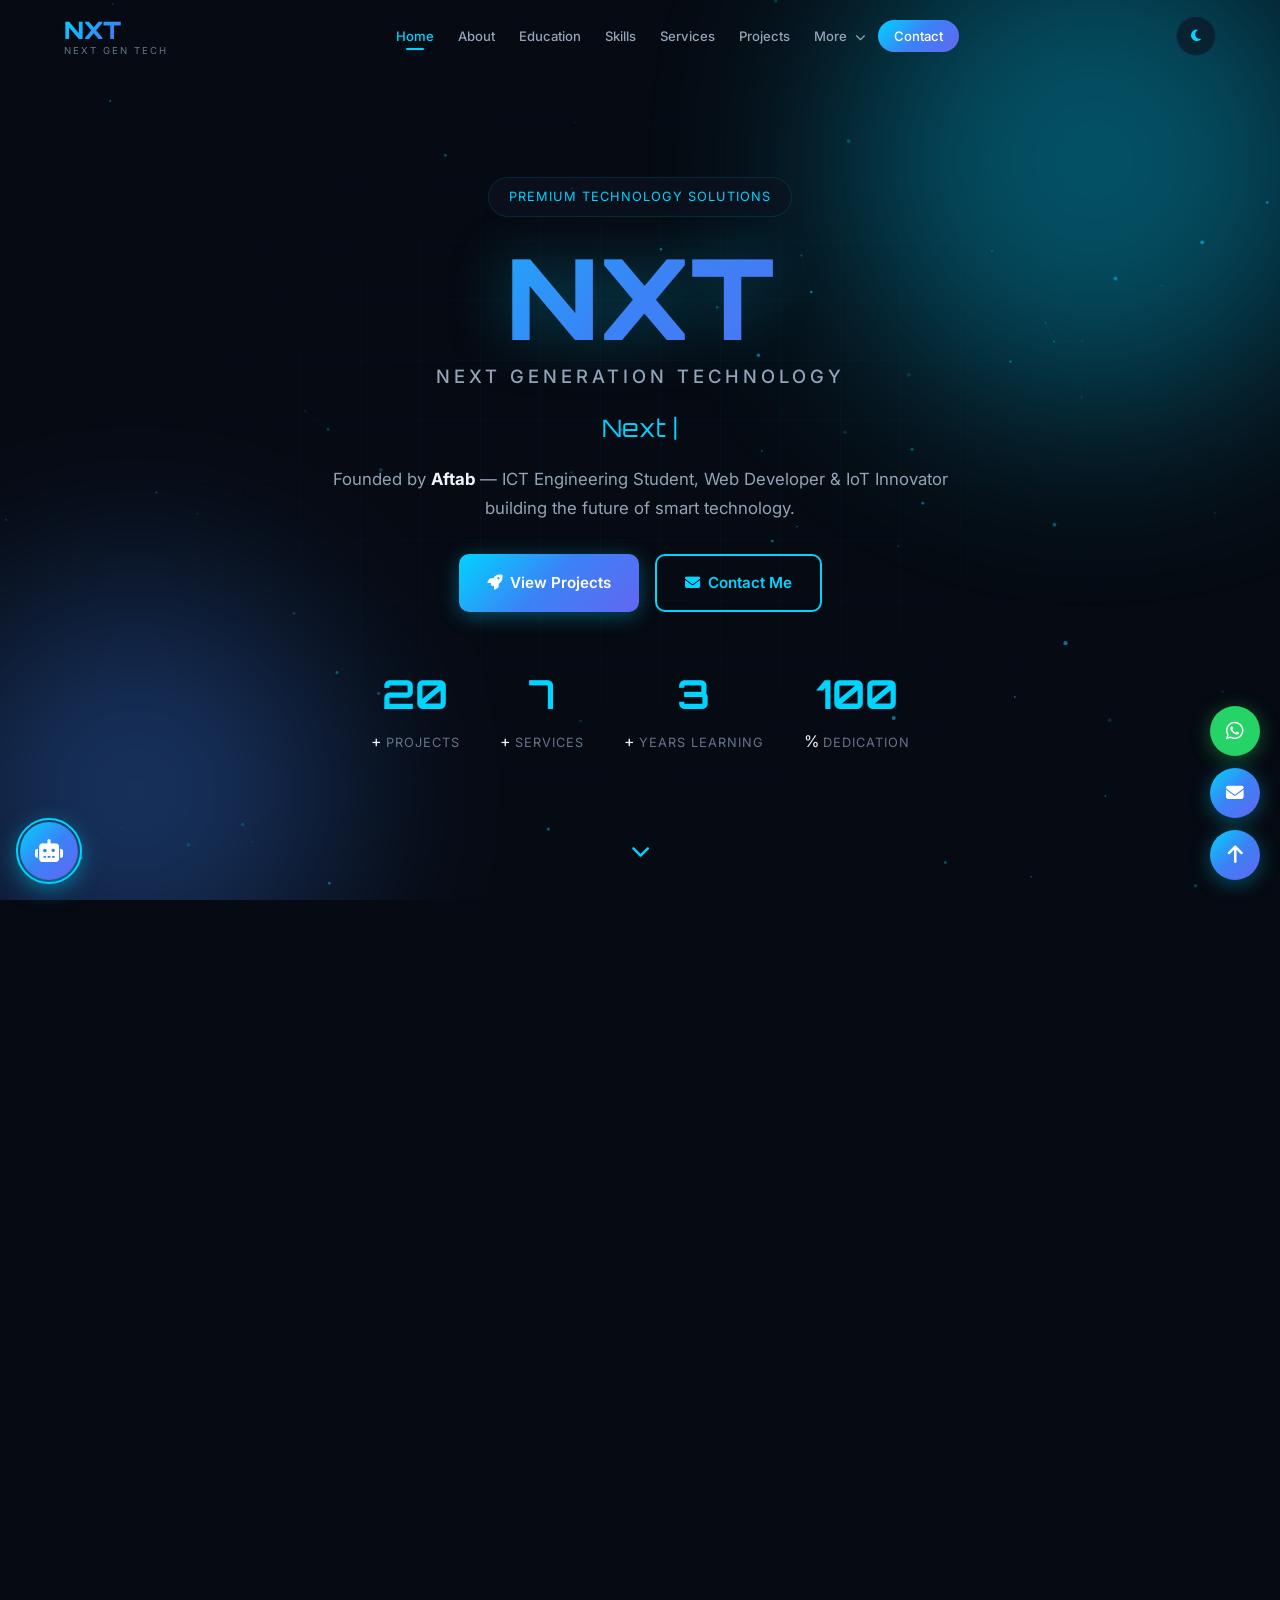
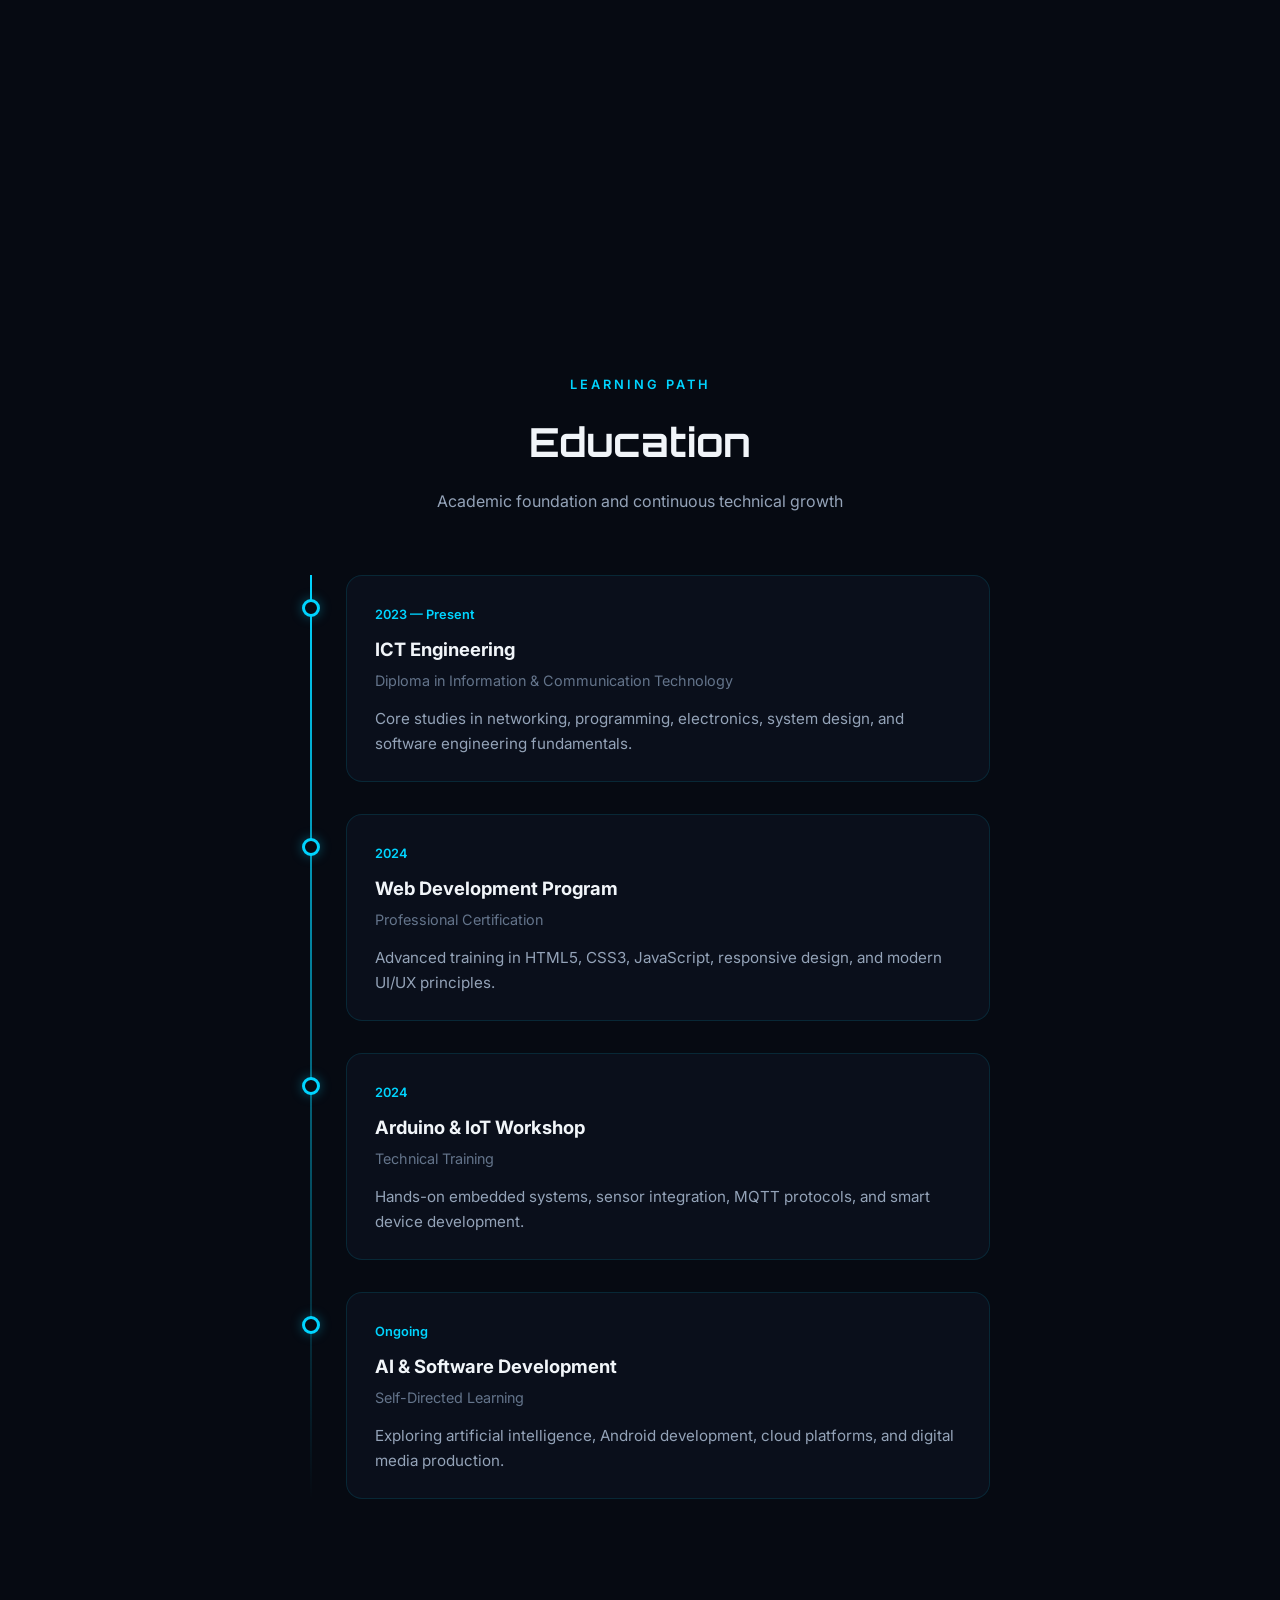
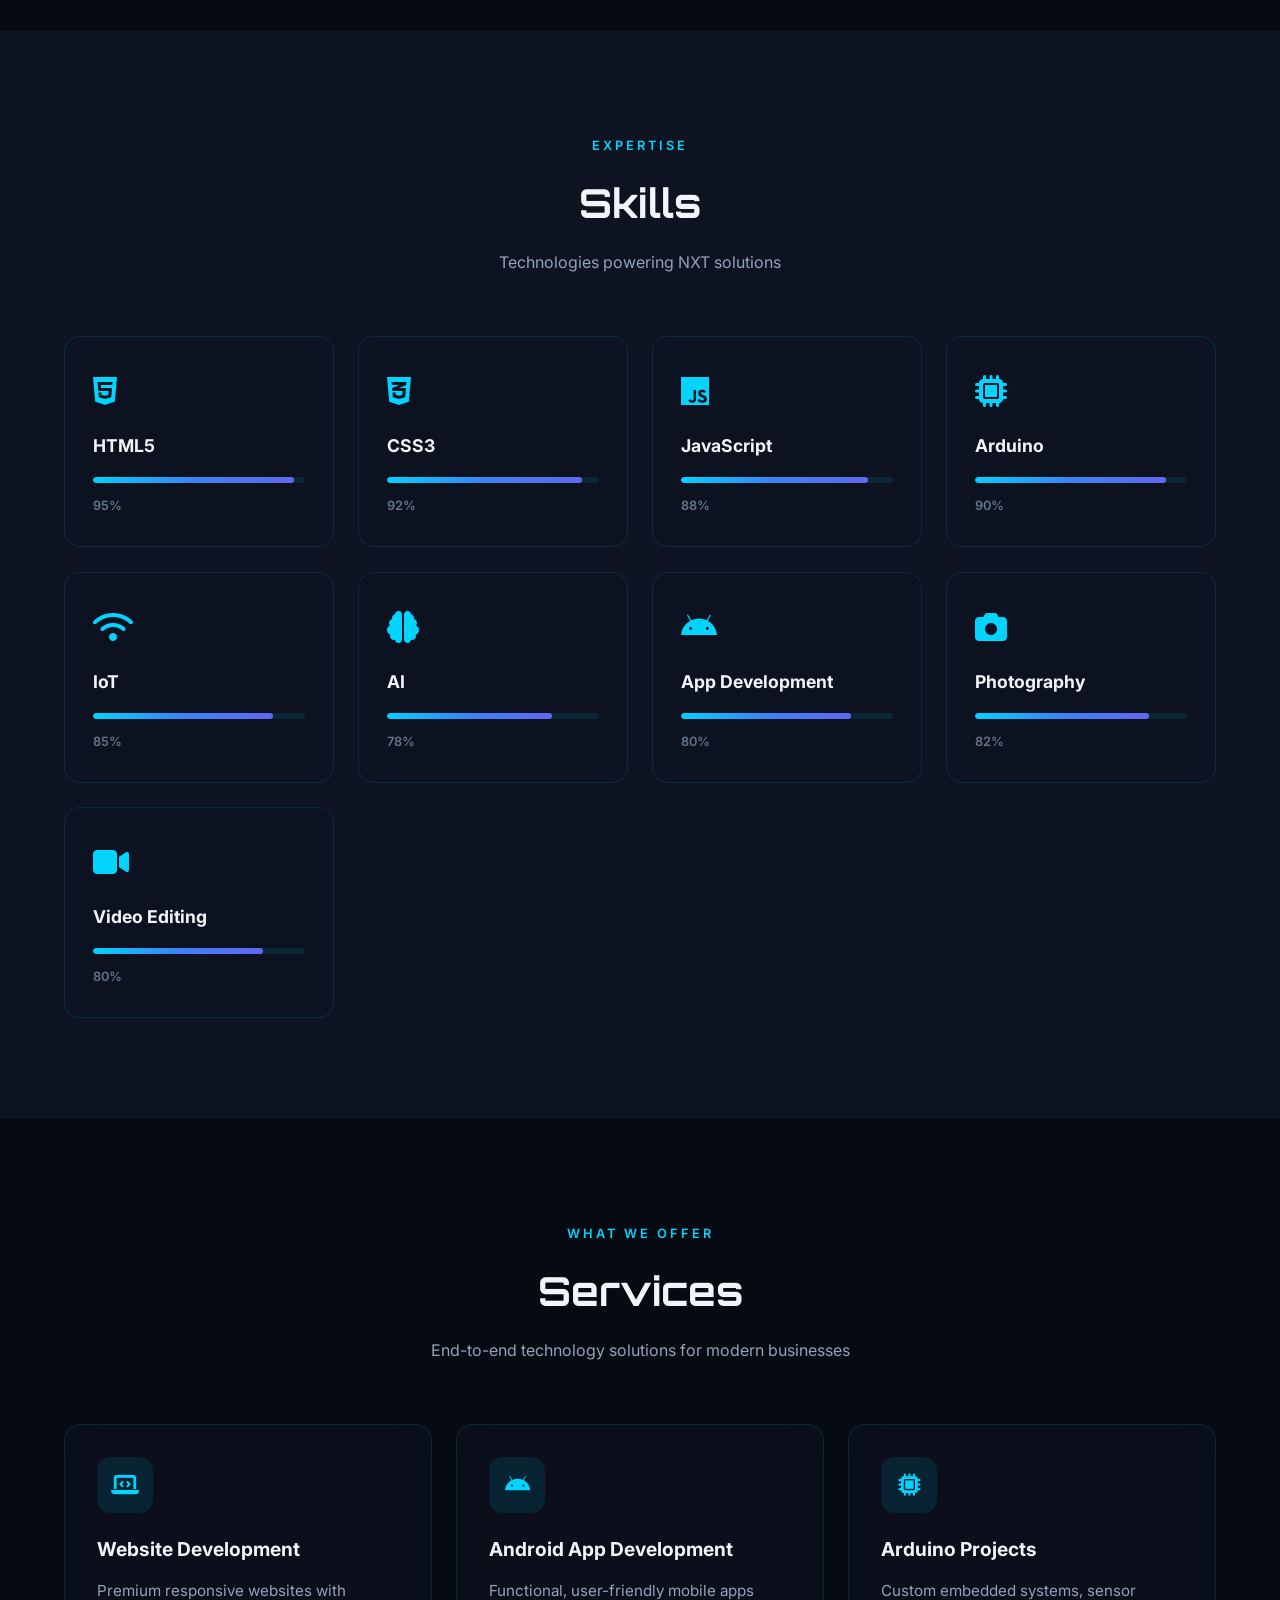
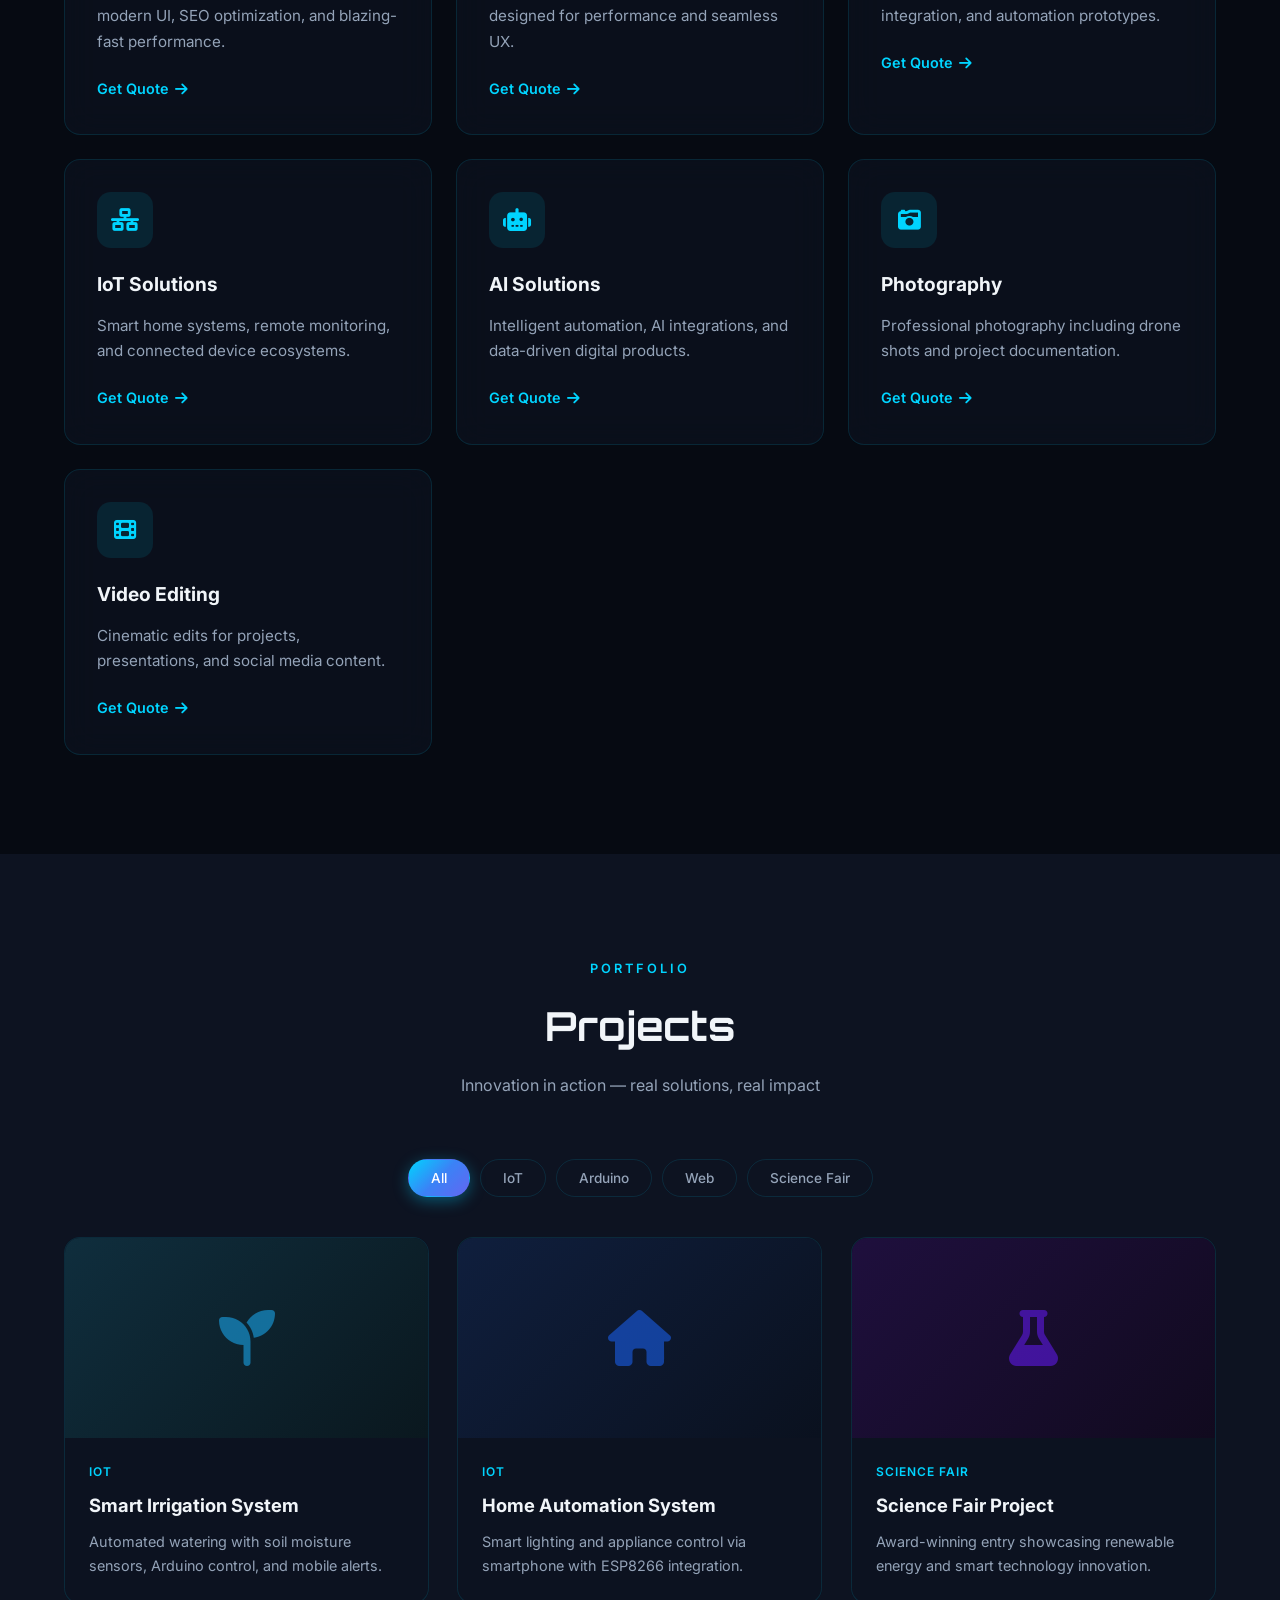
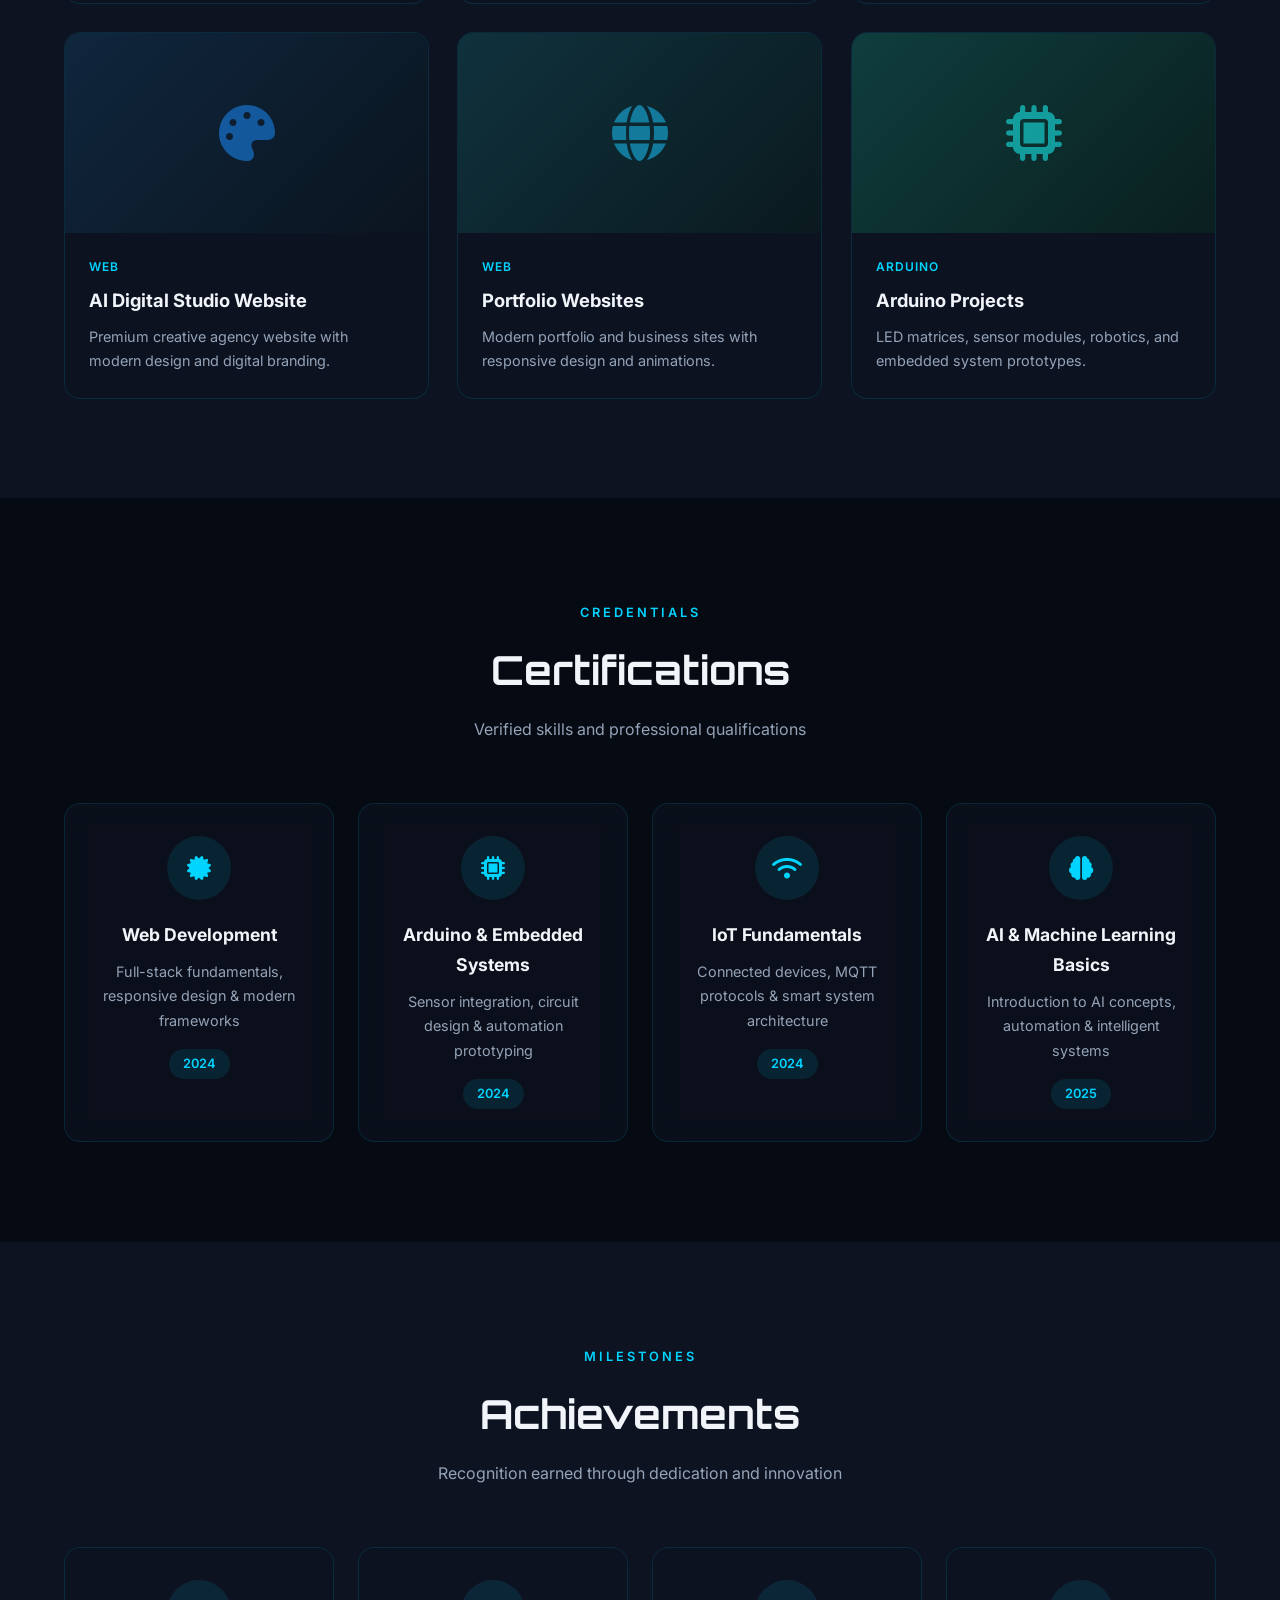
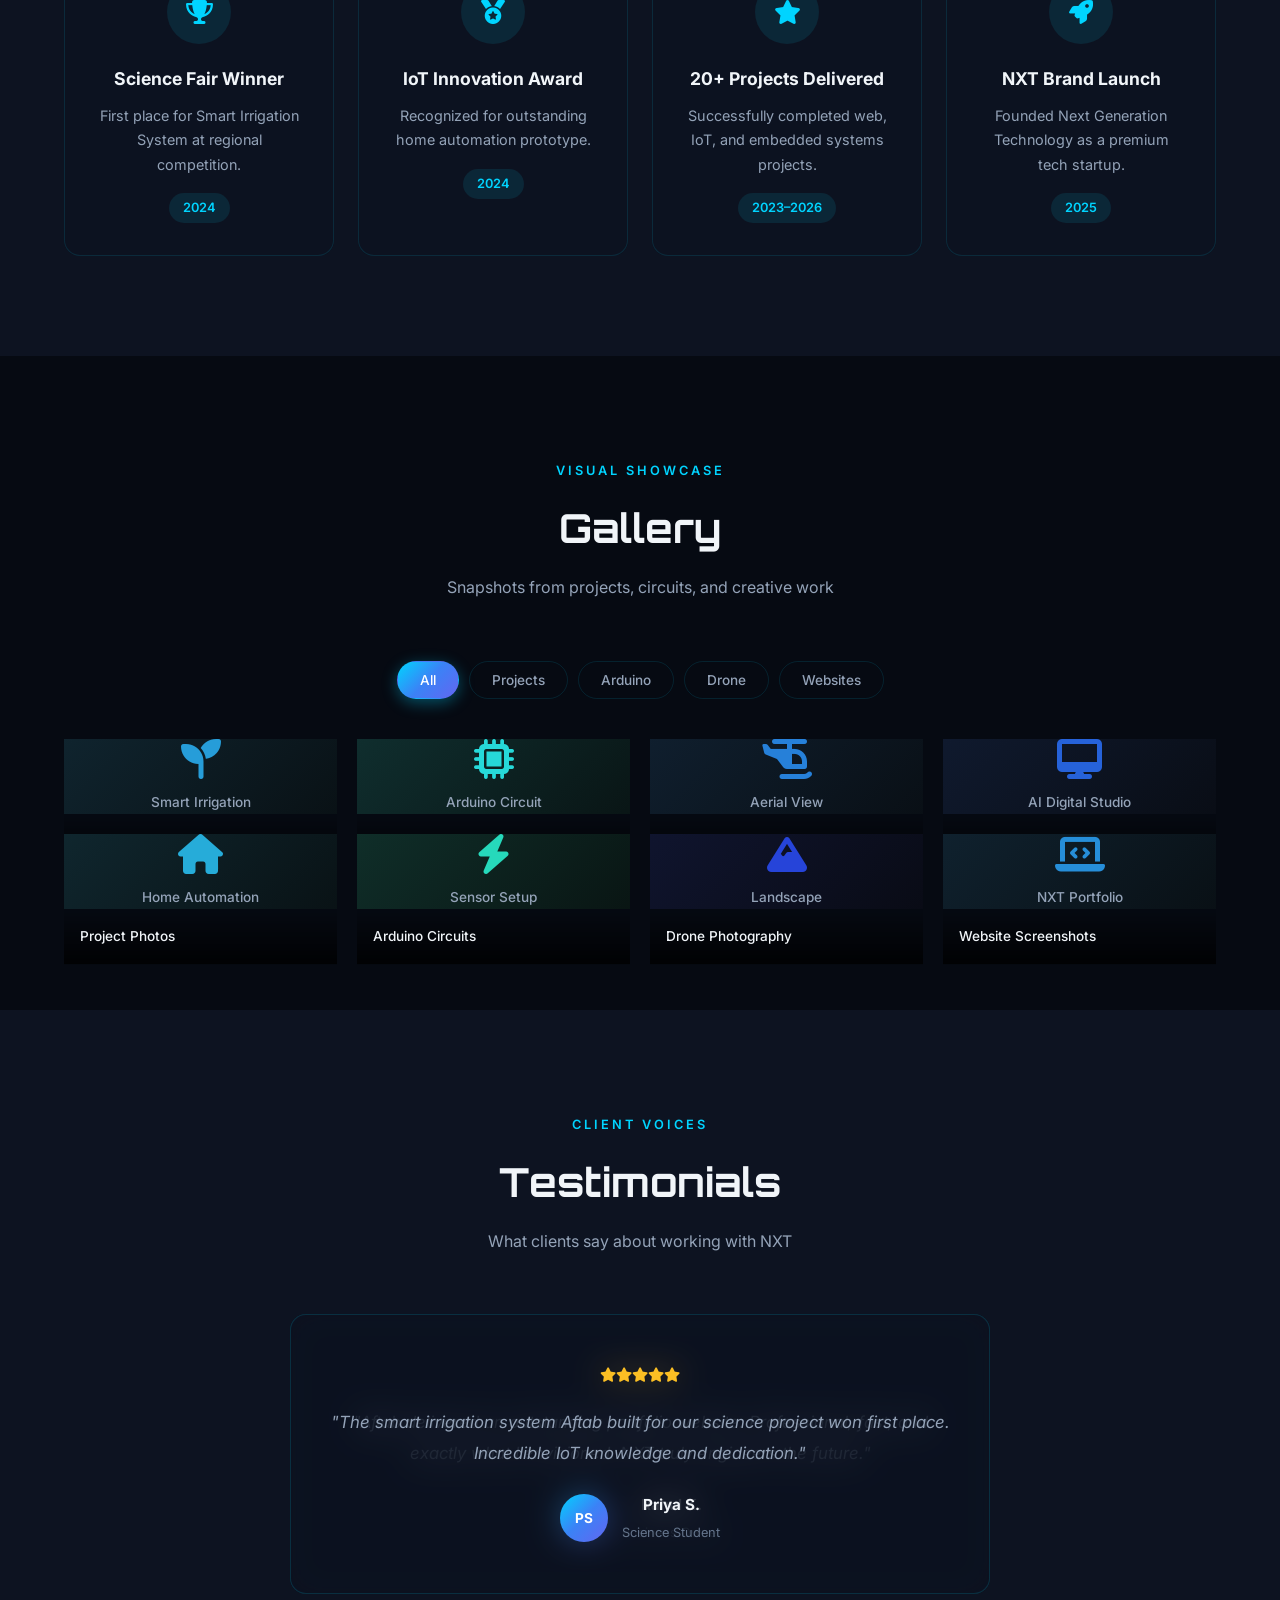
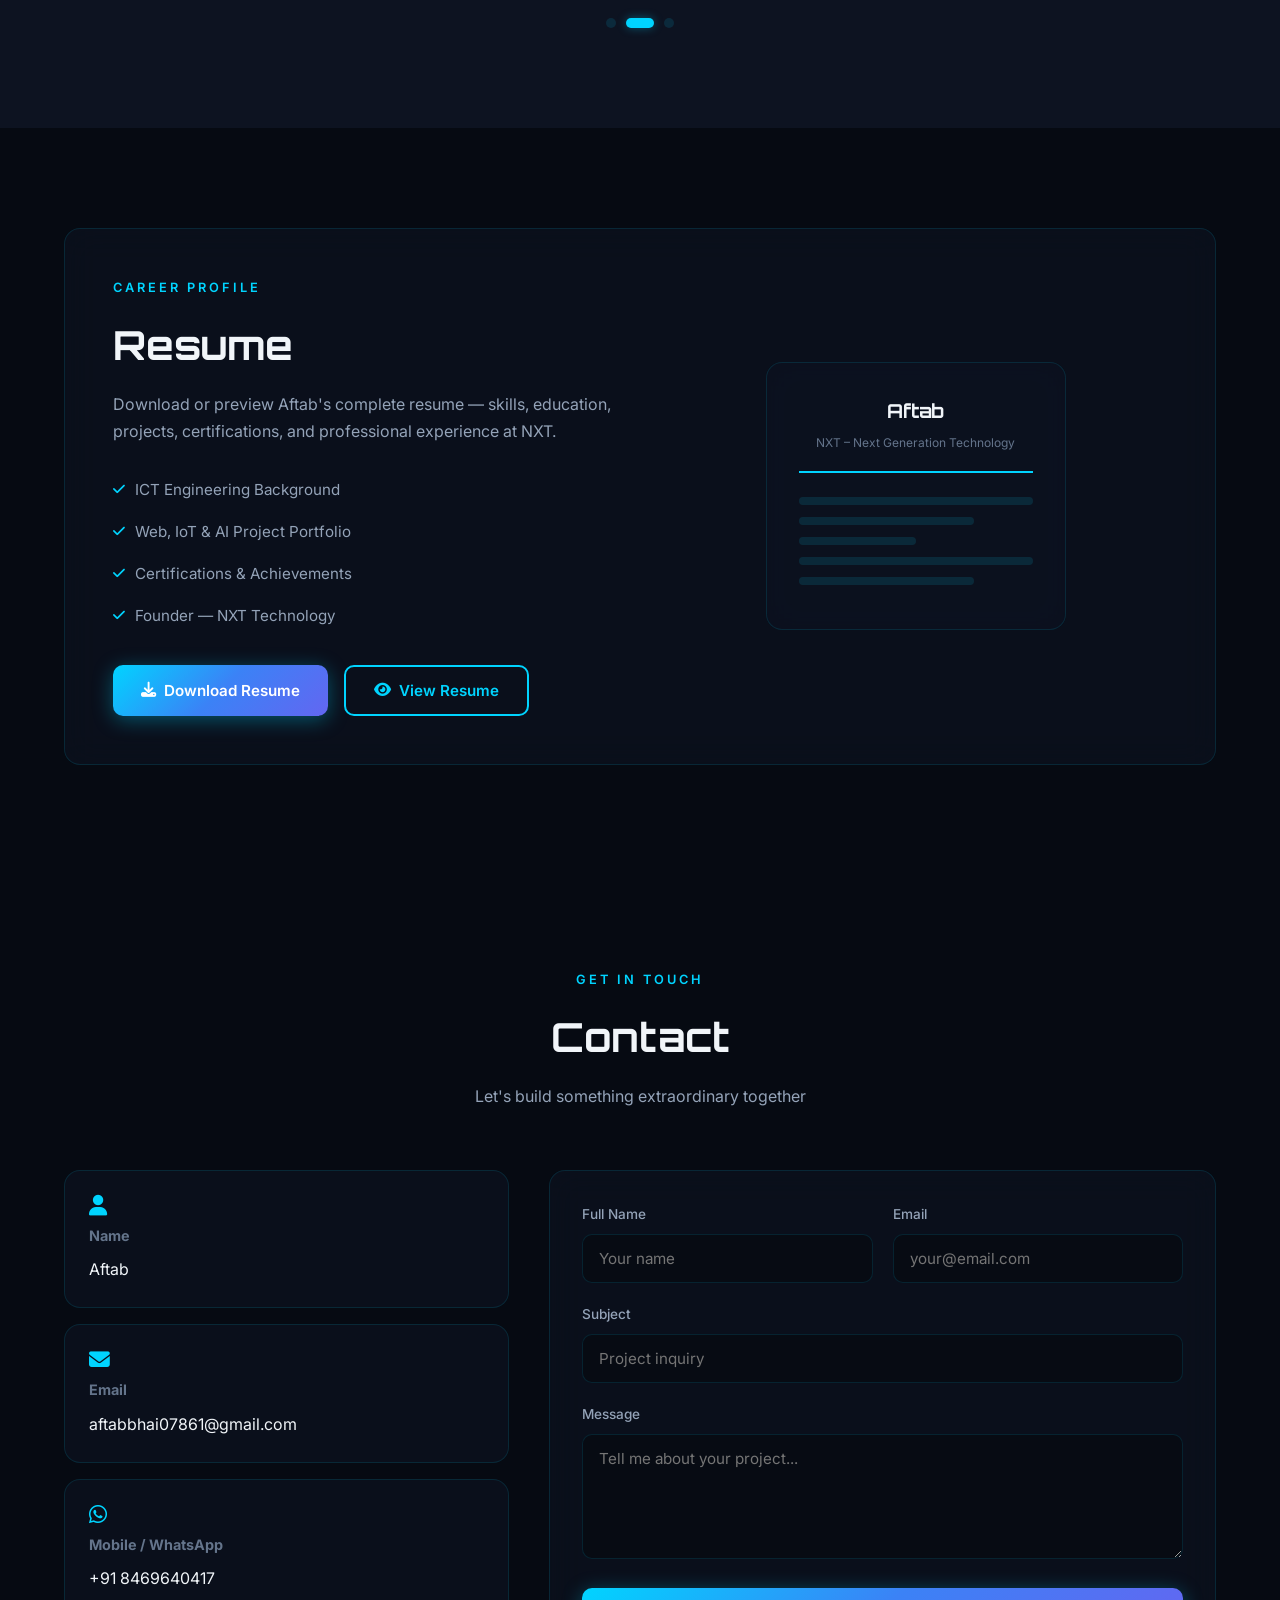
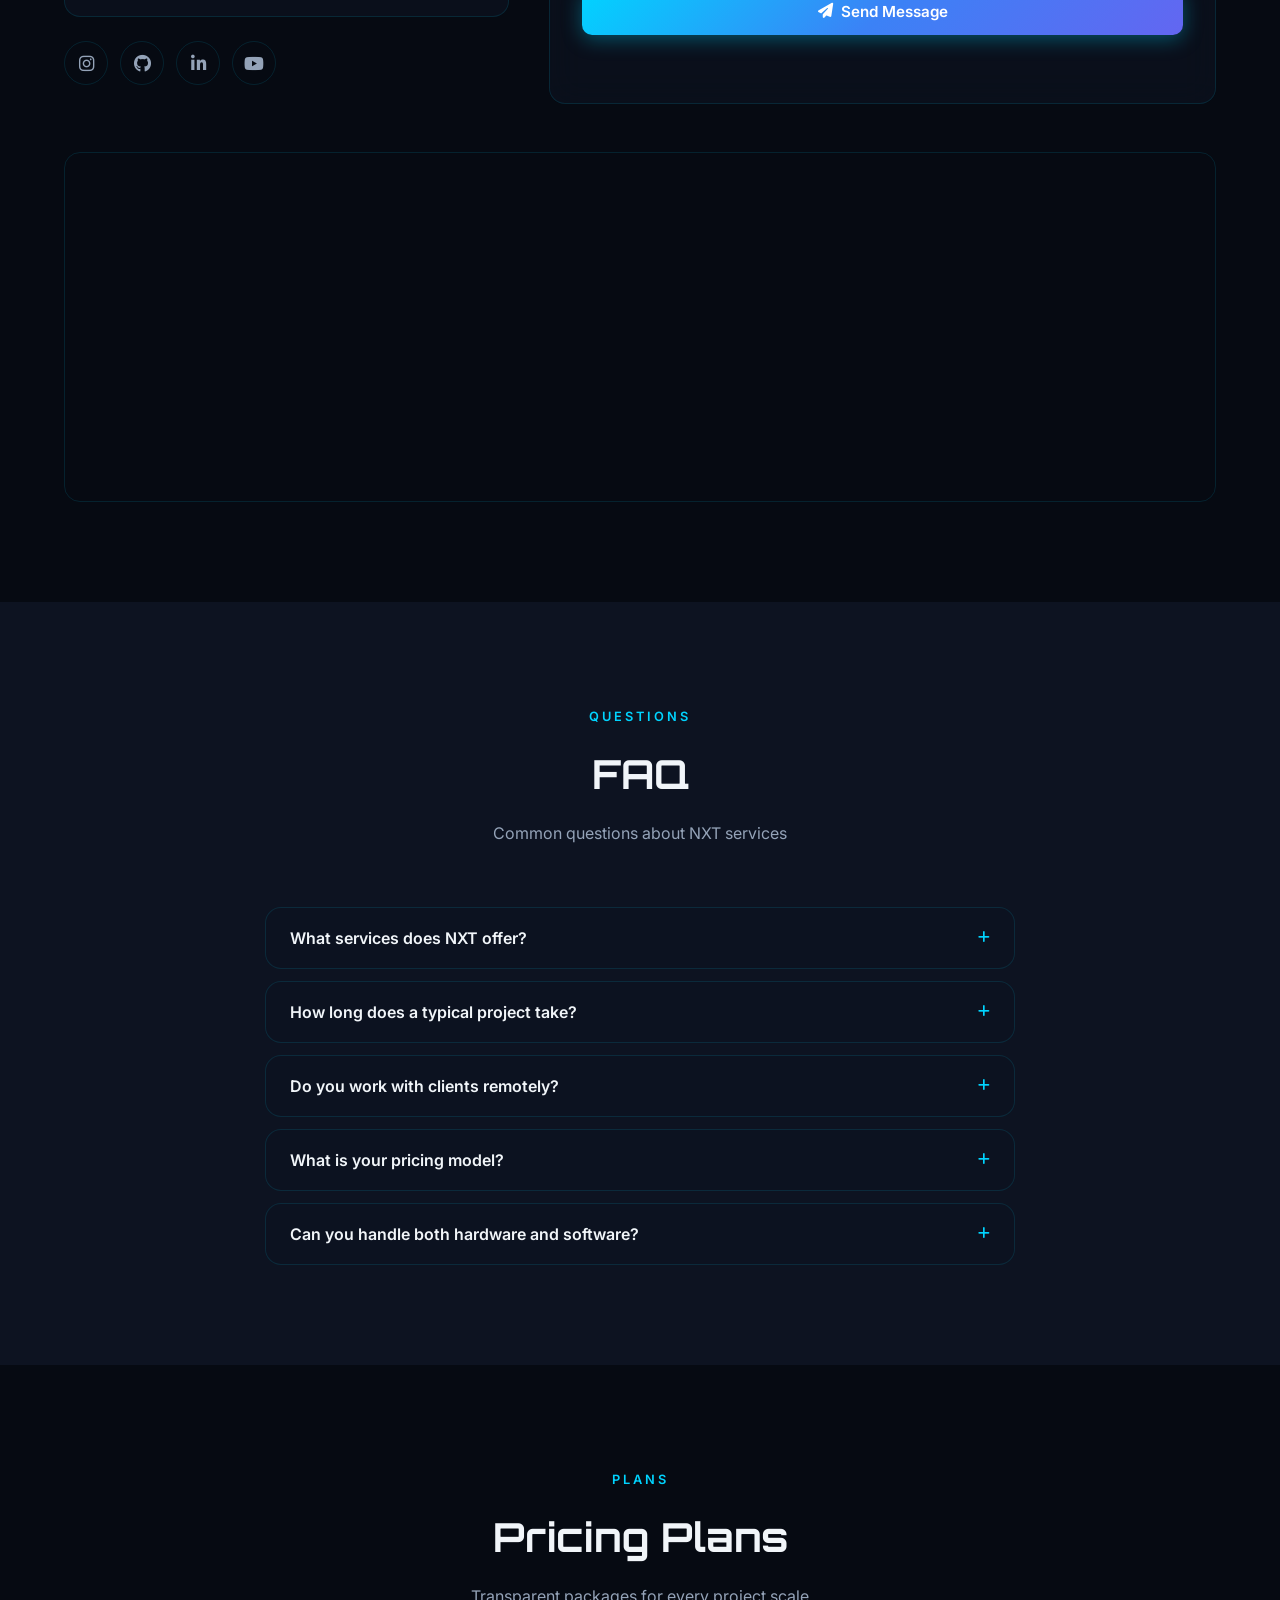
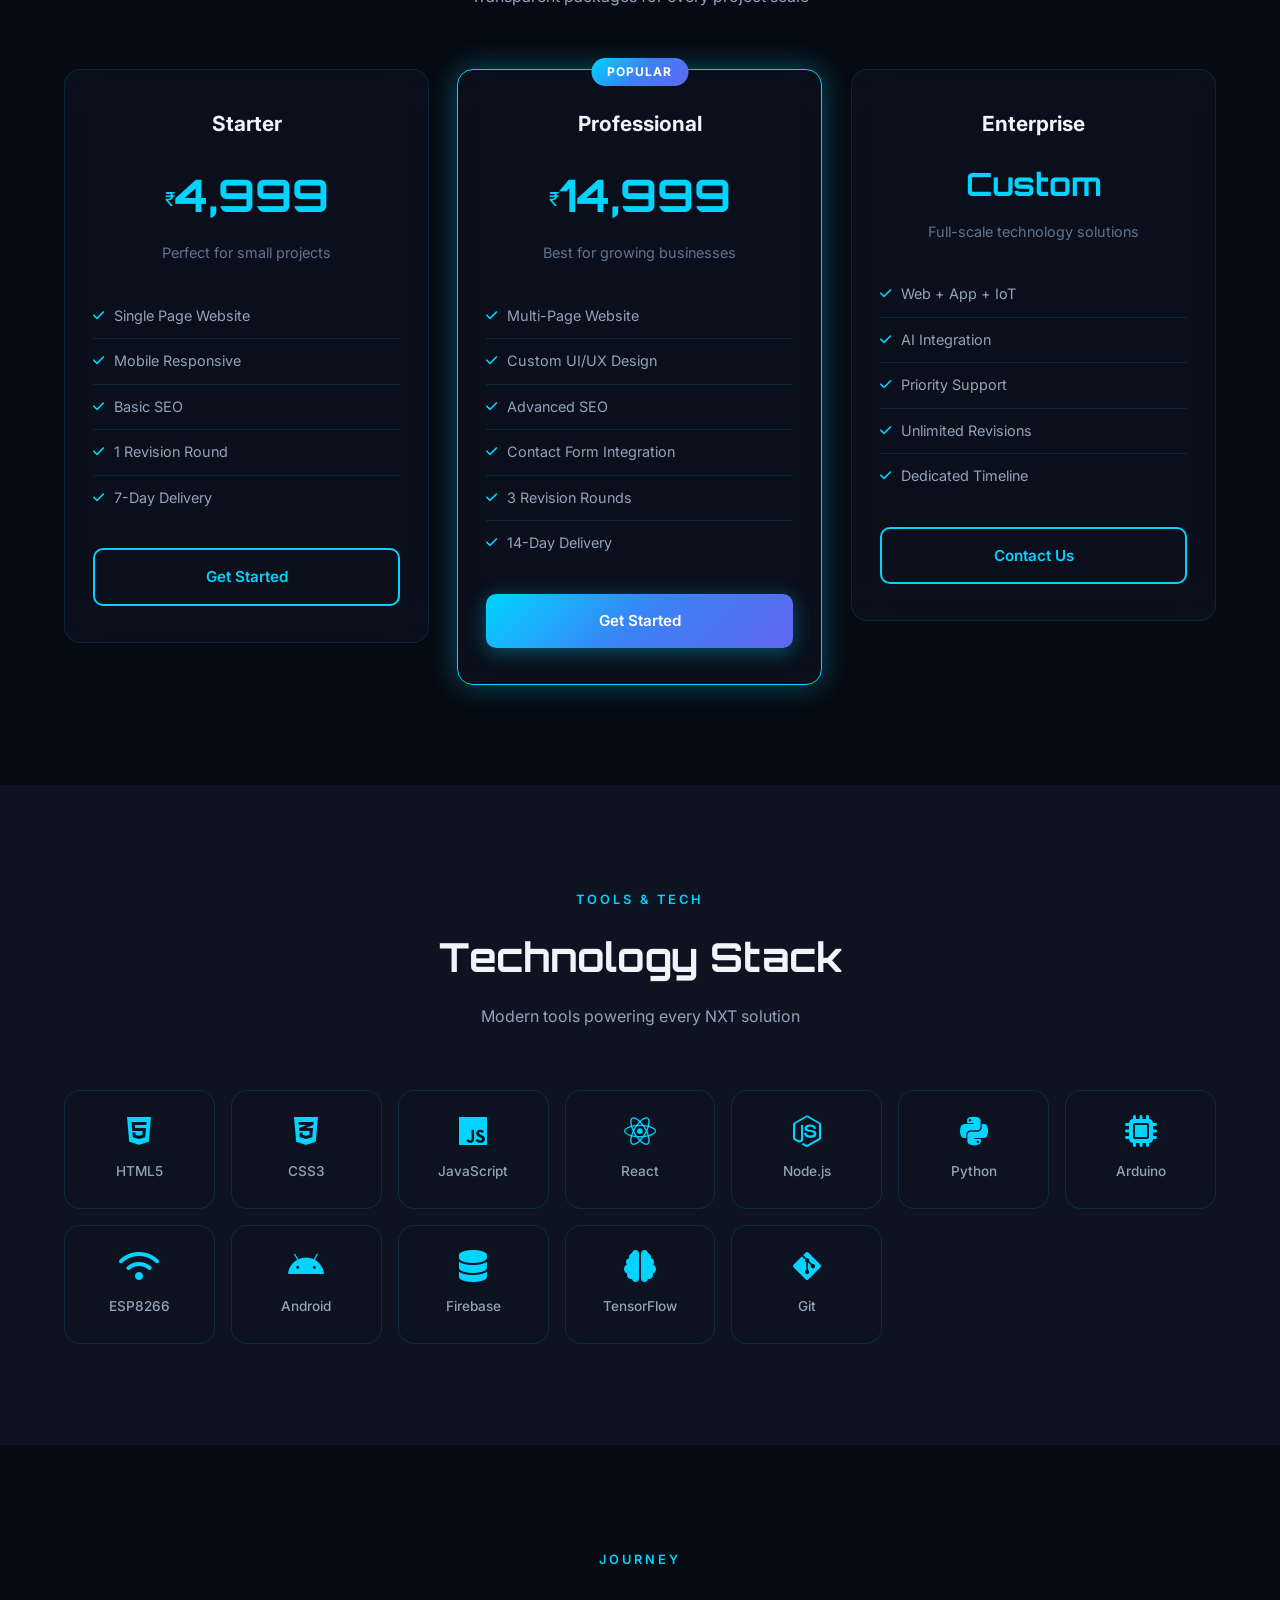
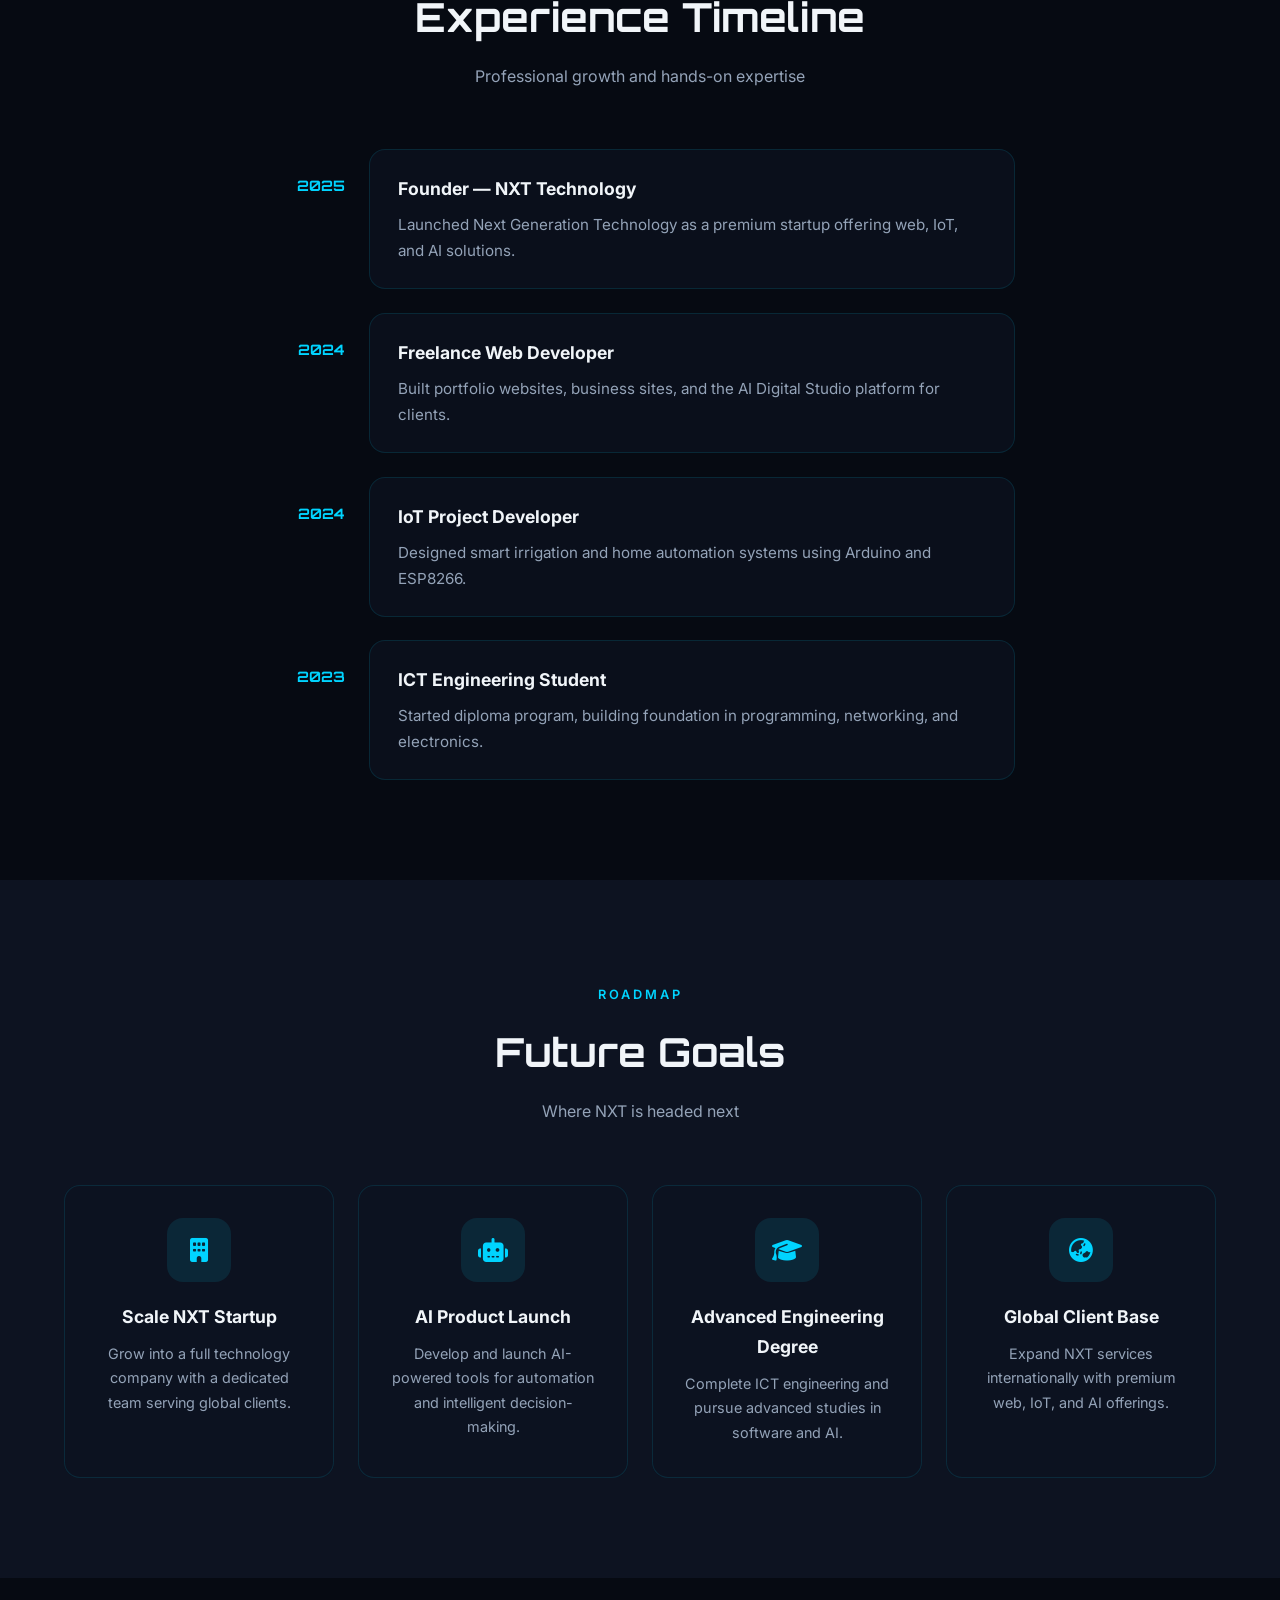
==== commit 4ab99f61: "index,html" ====
--- a/index.html
+++ b/index.html
@@ -1,6 +1,7 @@
 <!DOCTYPE html>
 <html lang="en">
-<head>
+<head> 
+  <meta name="google-site-verification" content="p4GIAgMLUWrBL-wMyYkseeOfNYcgHZ20r-saSPbP_to" />
   <meta charset="UTF-8">
   <meta name="viewport" content="width=device-width, initial-scale=1.0">
   <meta name="description" content="NXT – Next Generation Technology by Aftab. ICT Engineering student specializing in Web Development, Arduino, IoT, AI & Digital Innovation. Engineering the Future.">
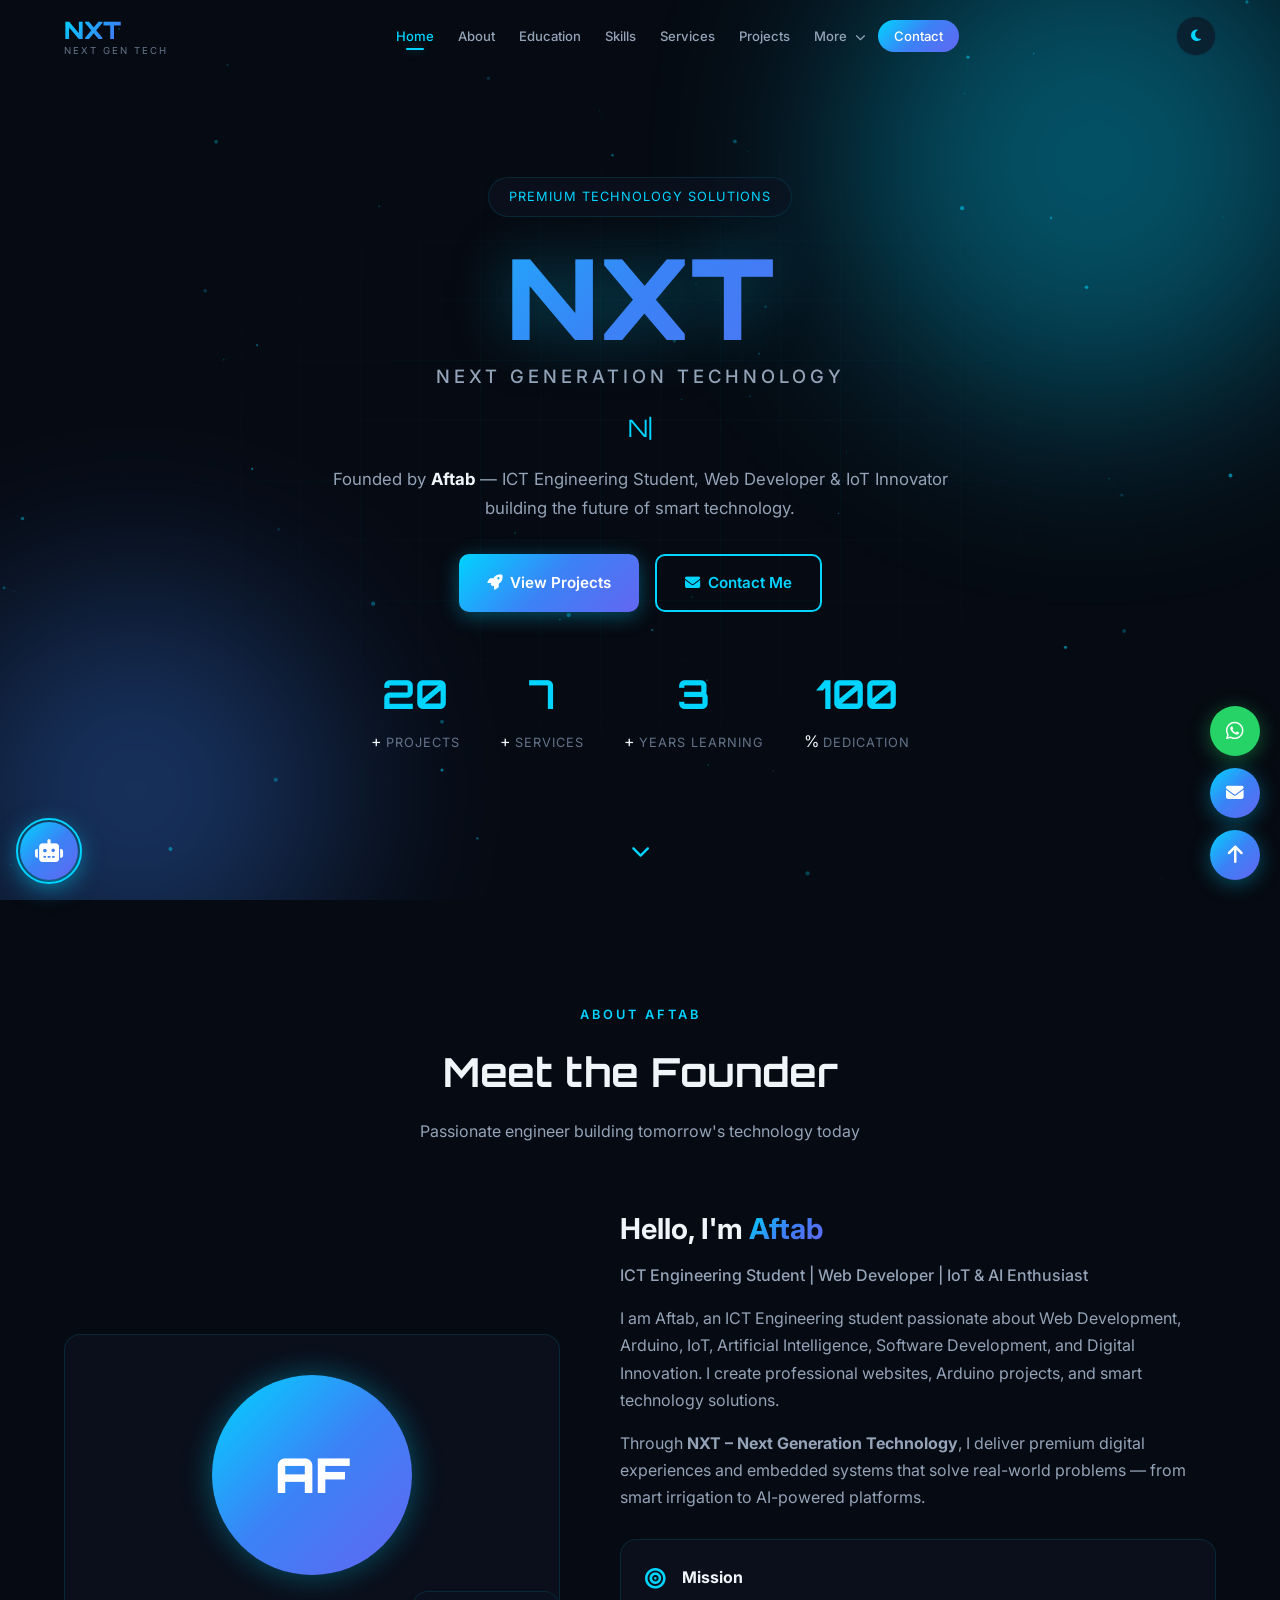
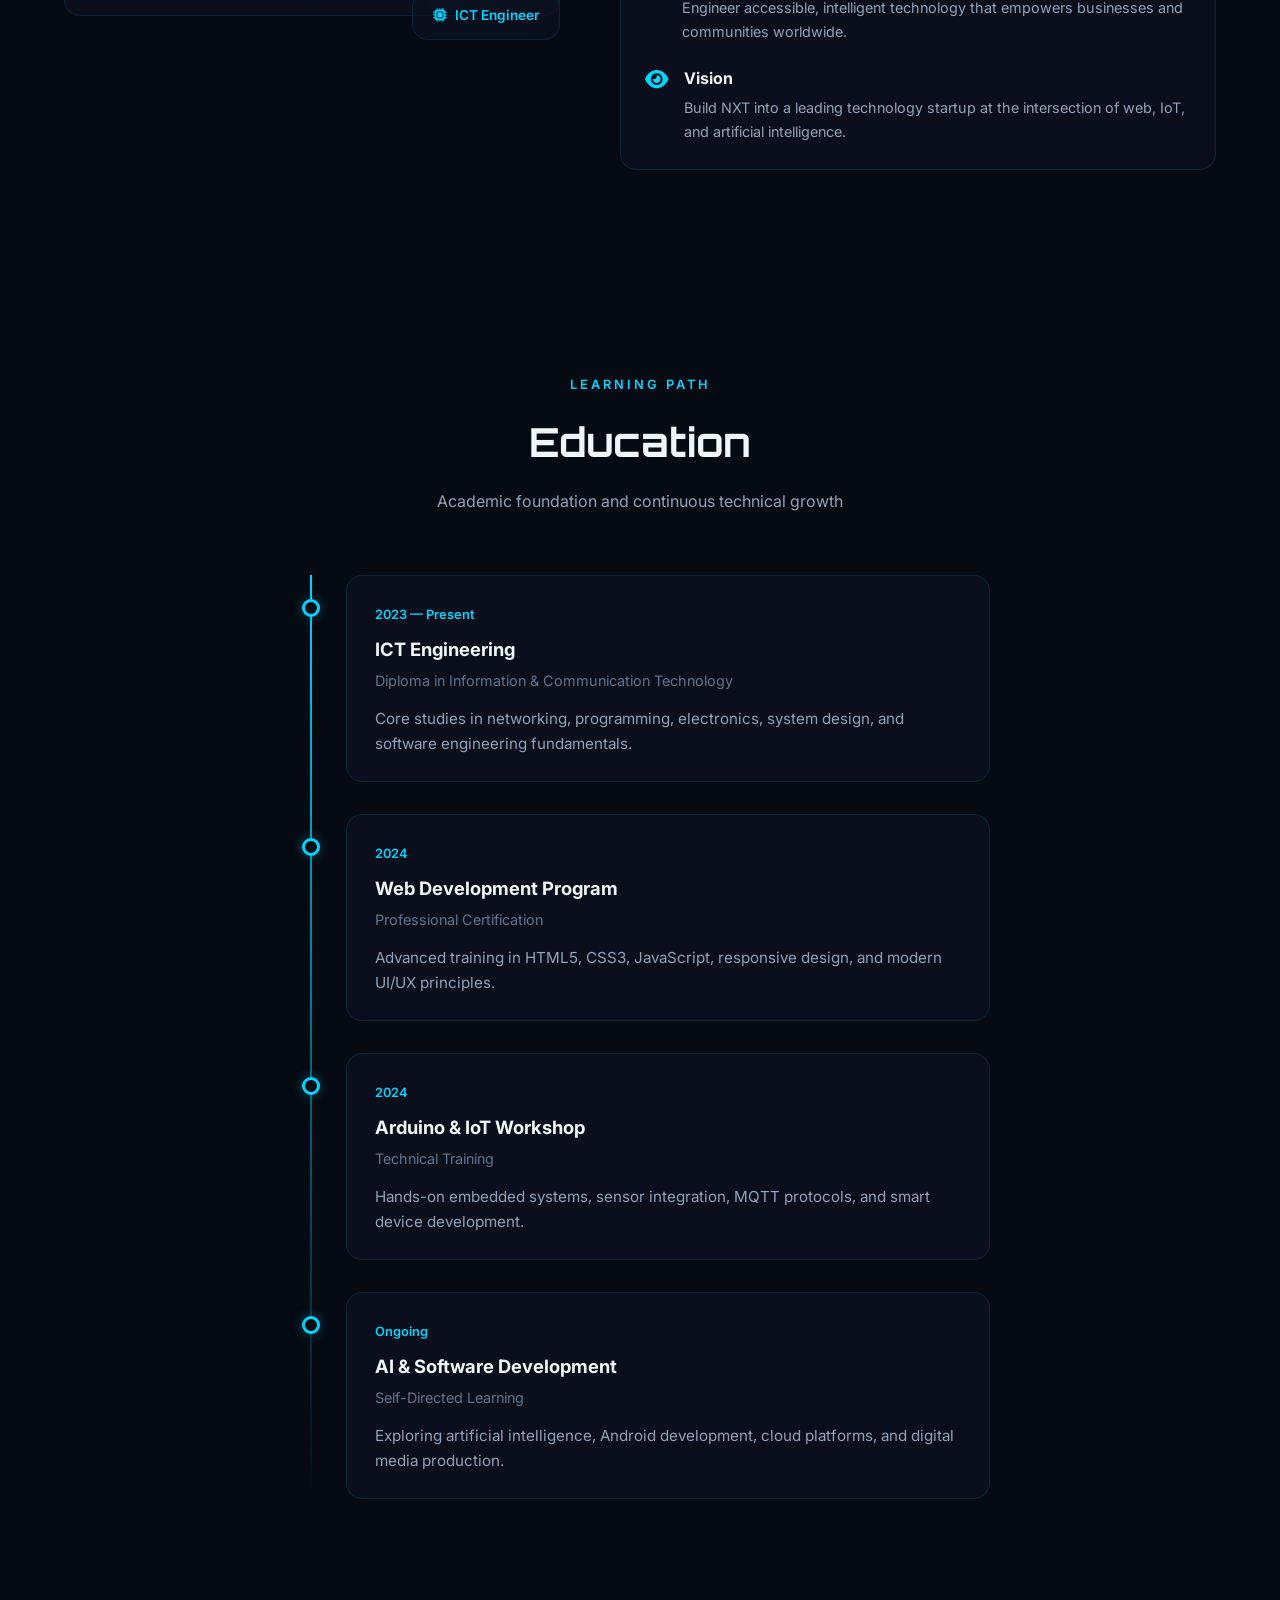
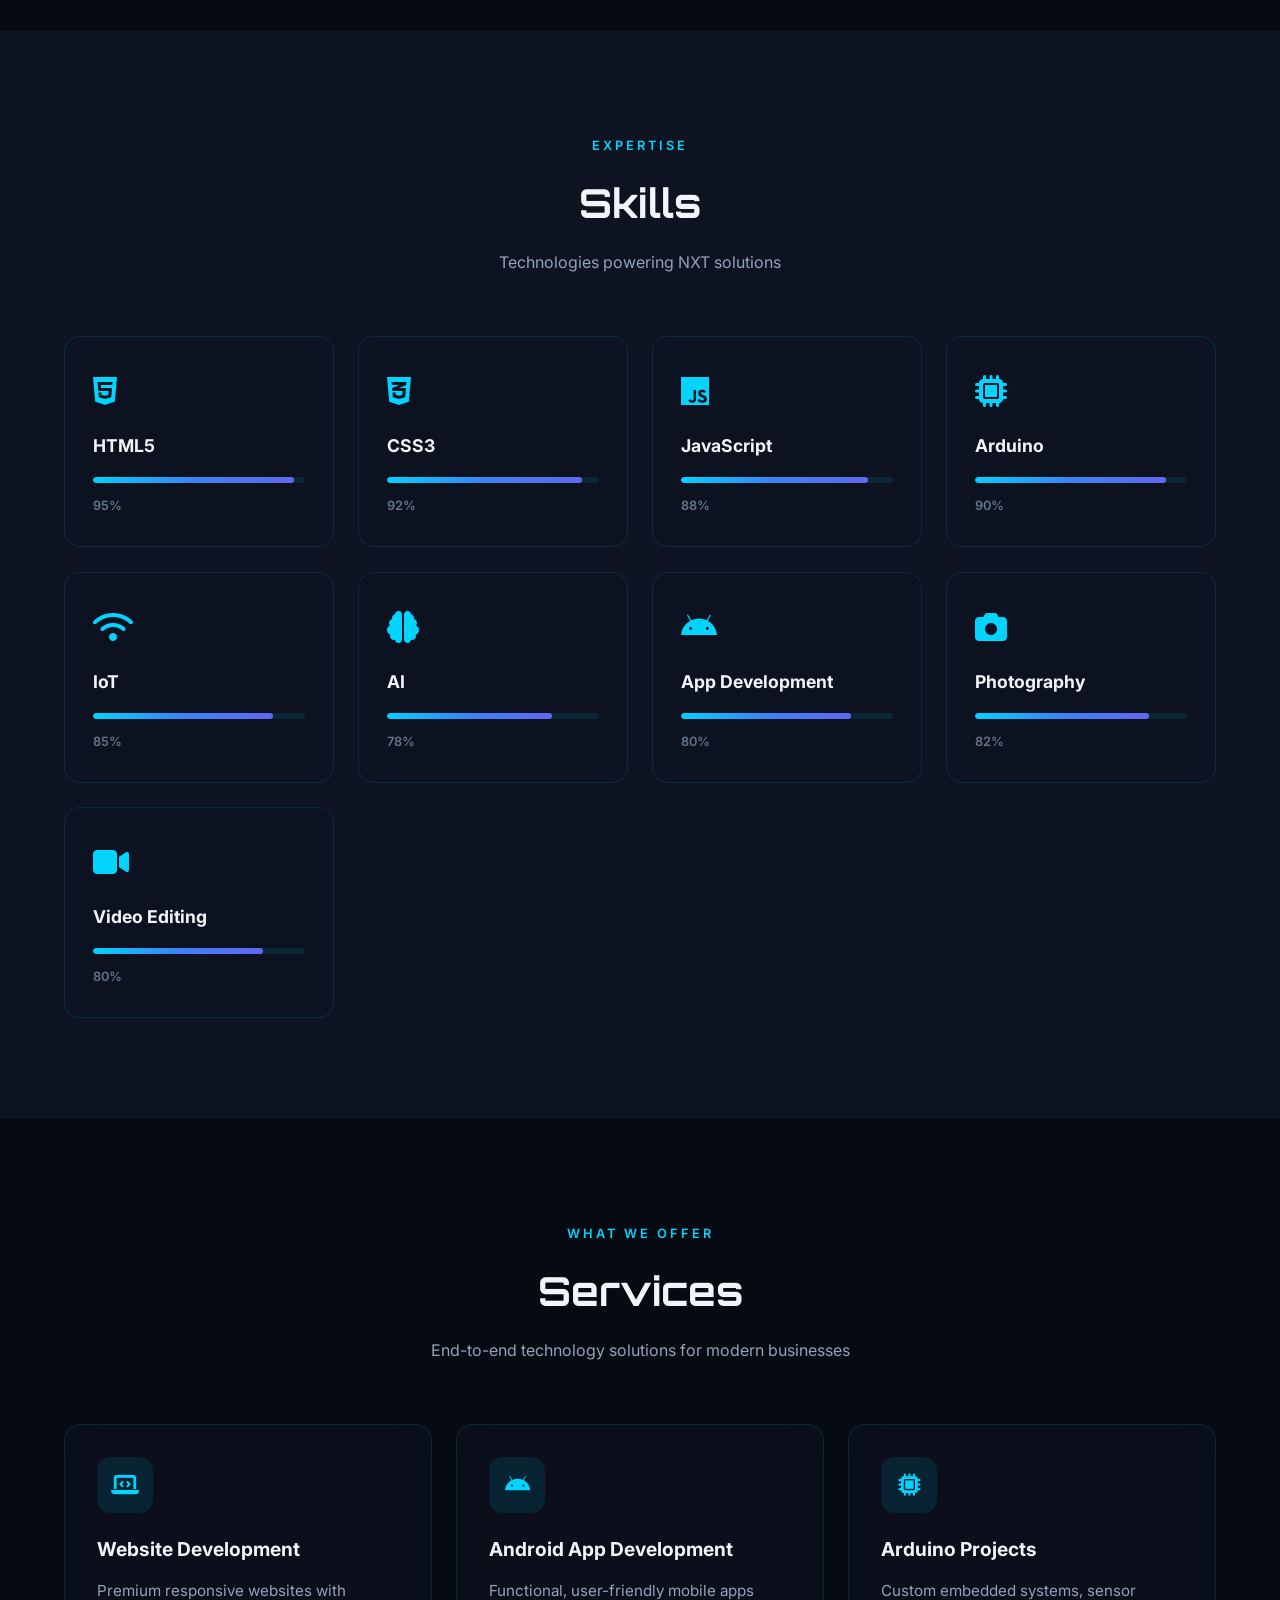
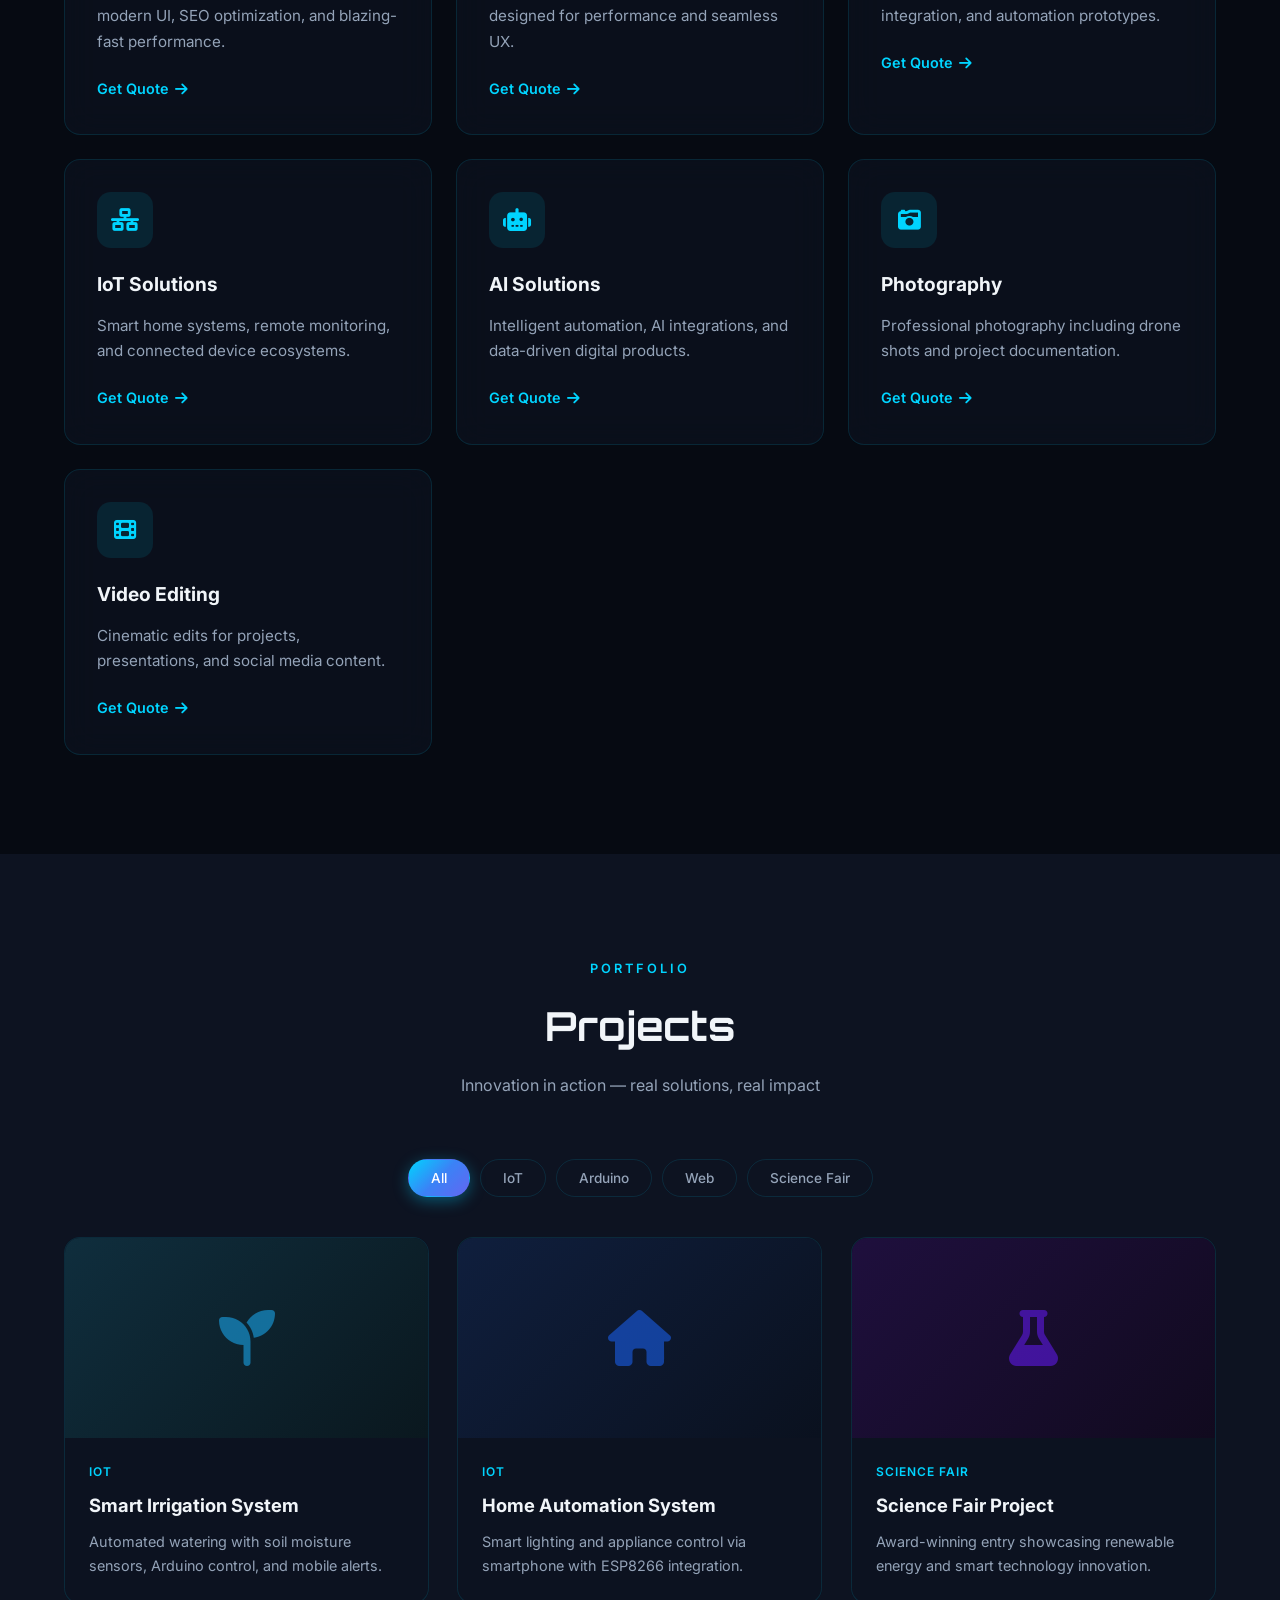
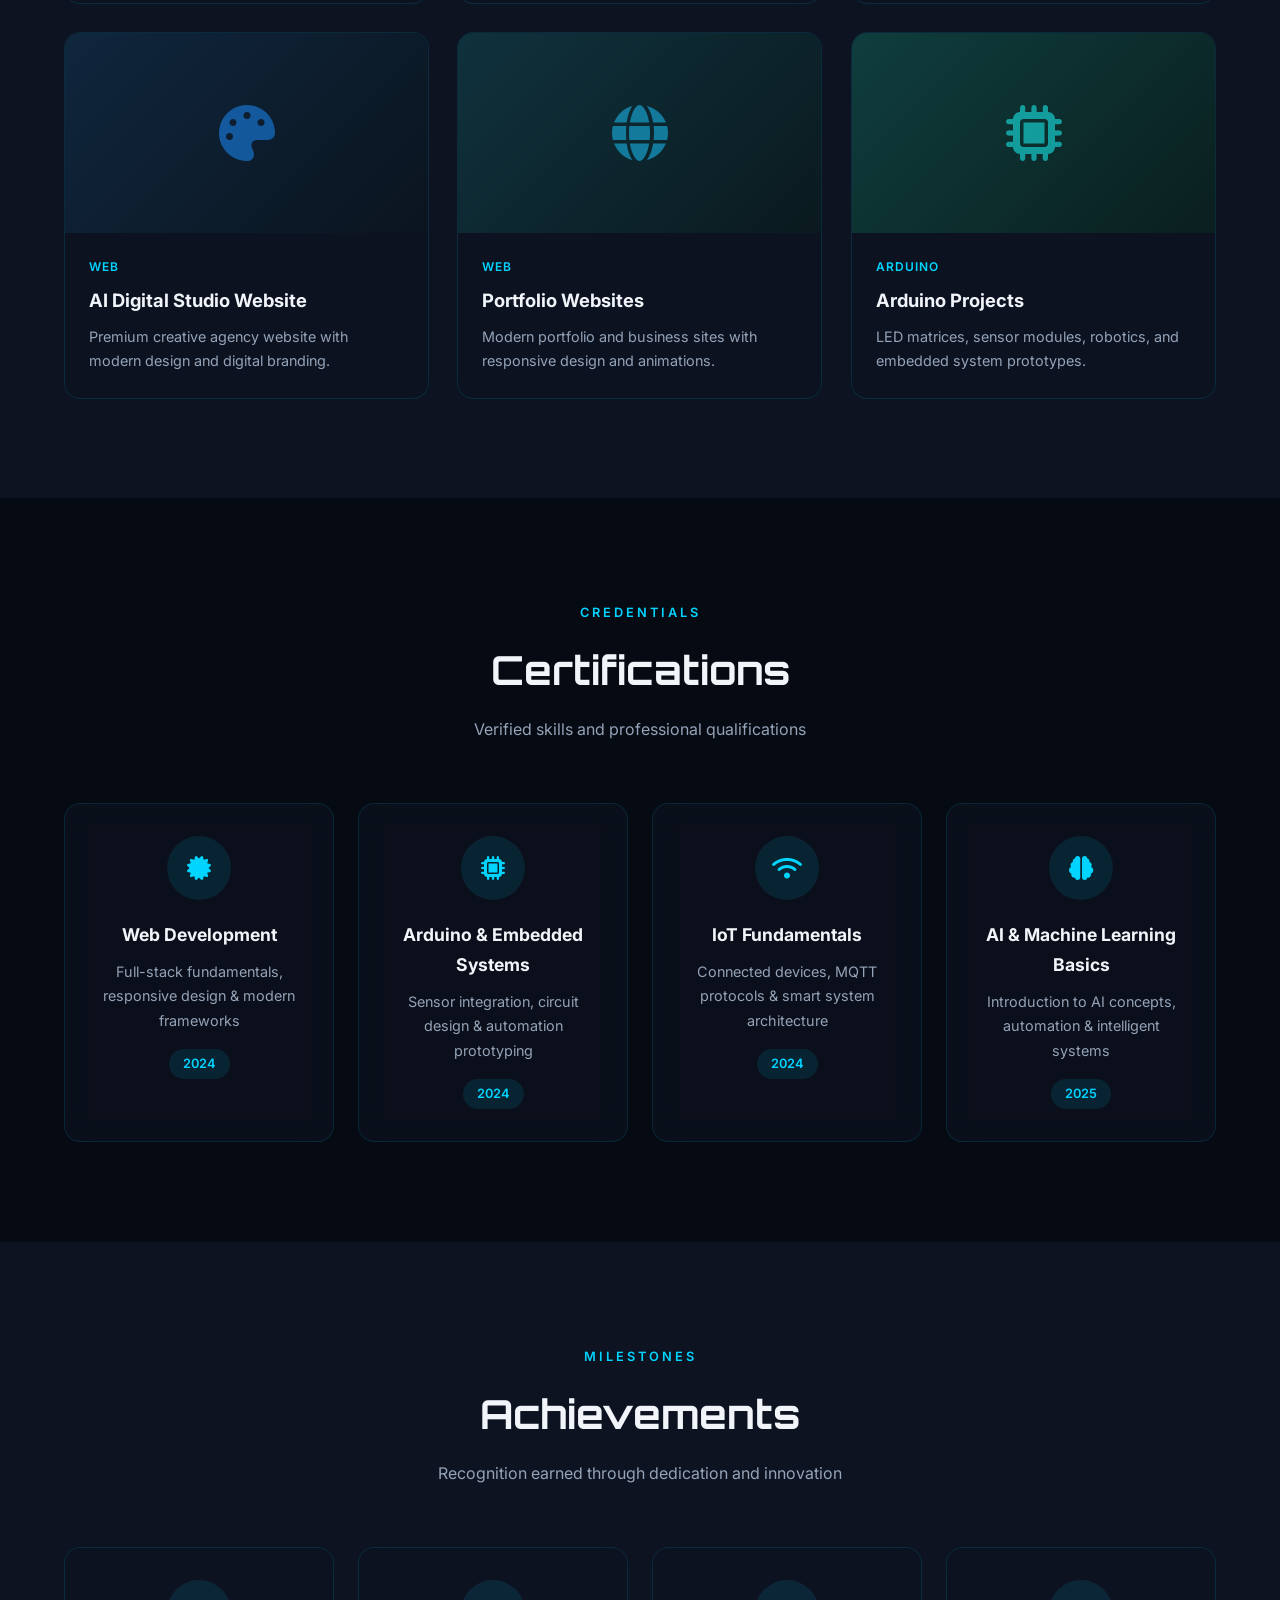
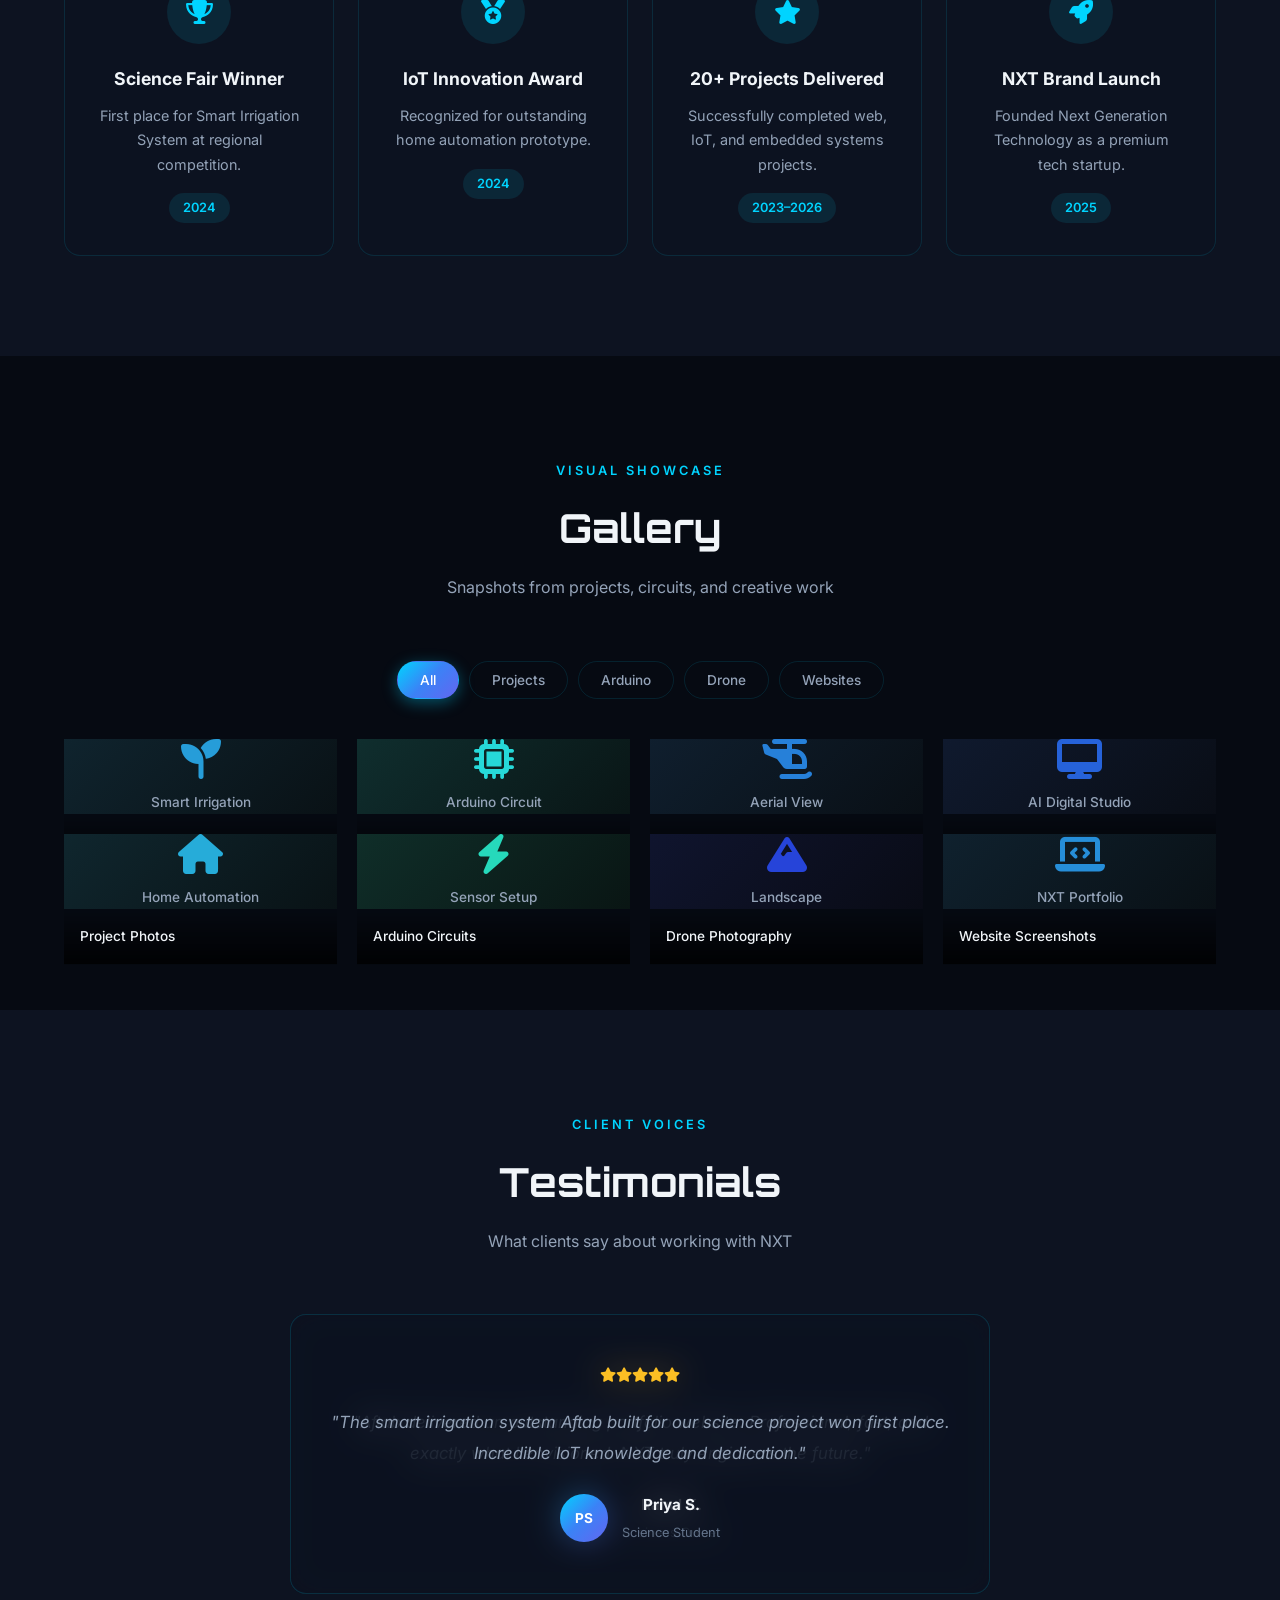
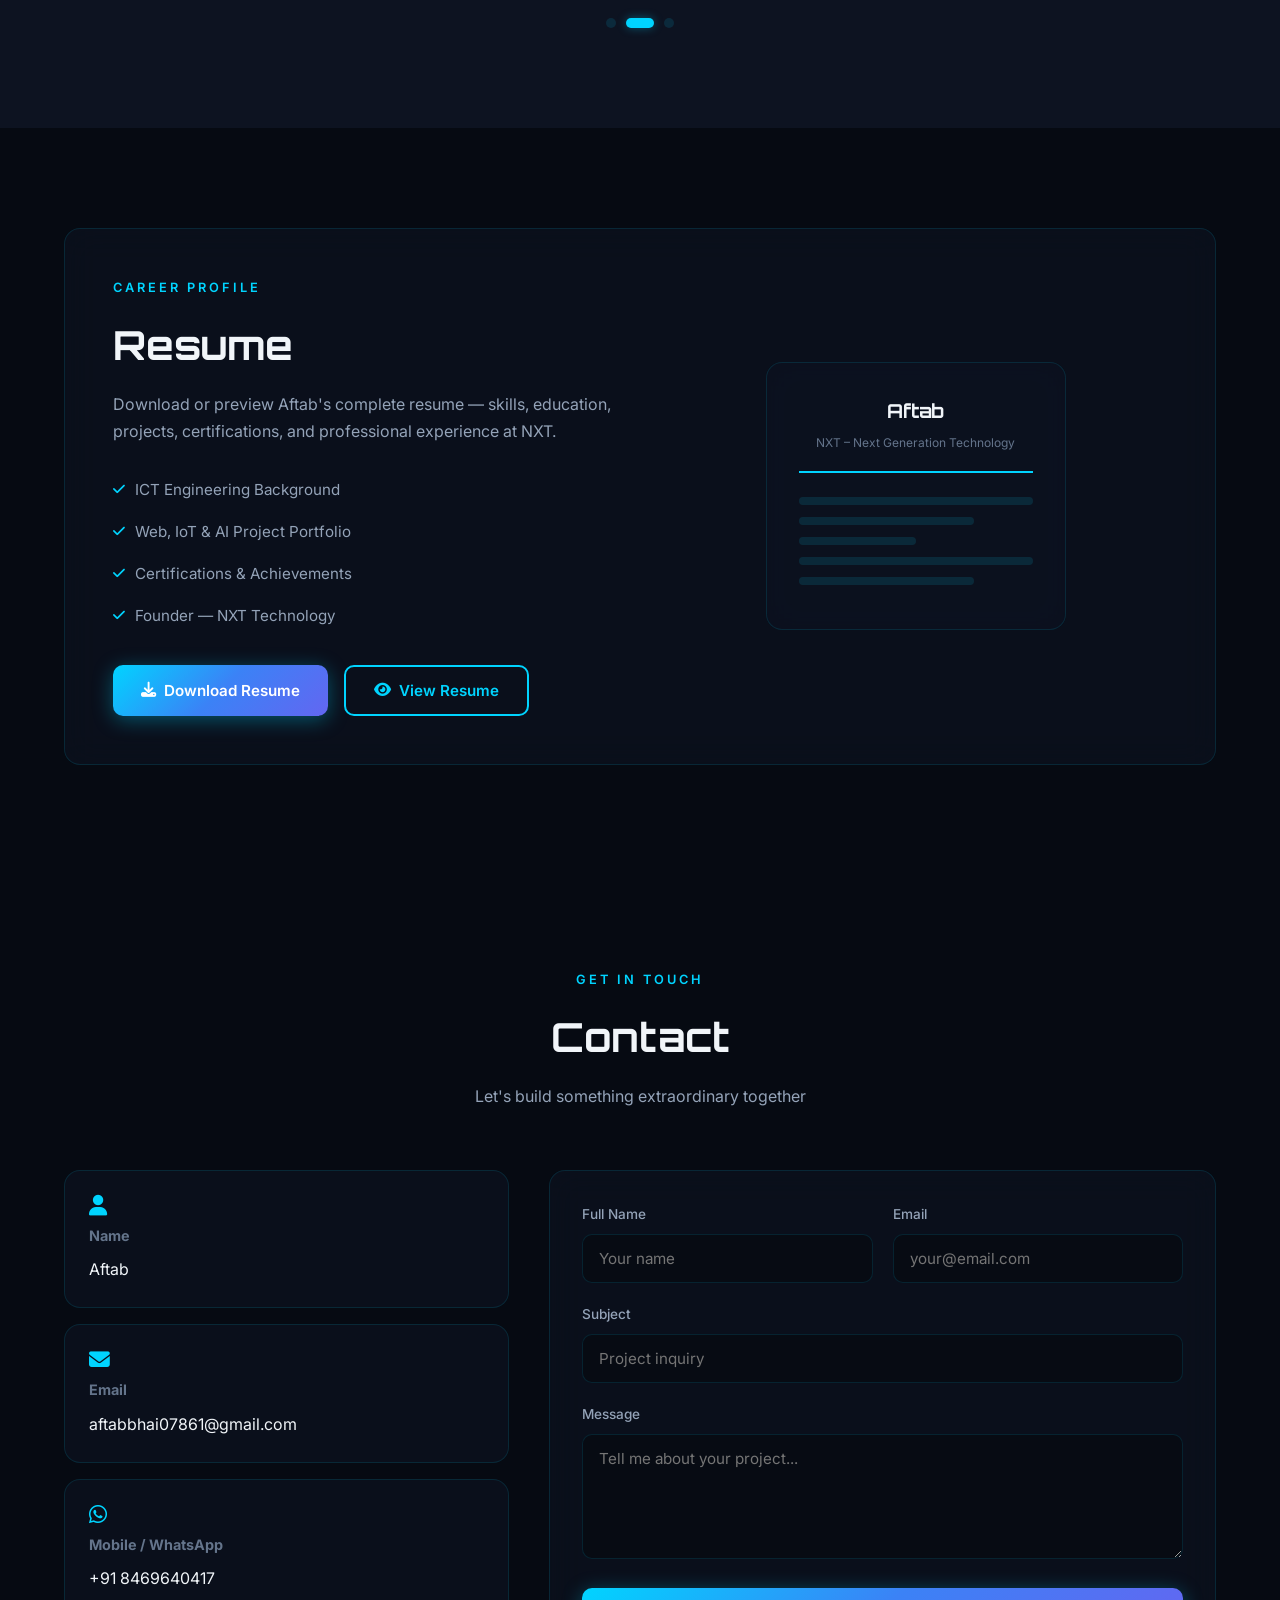
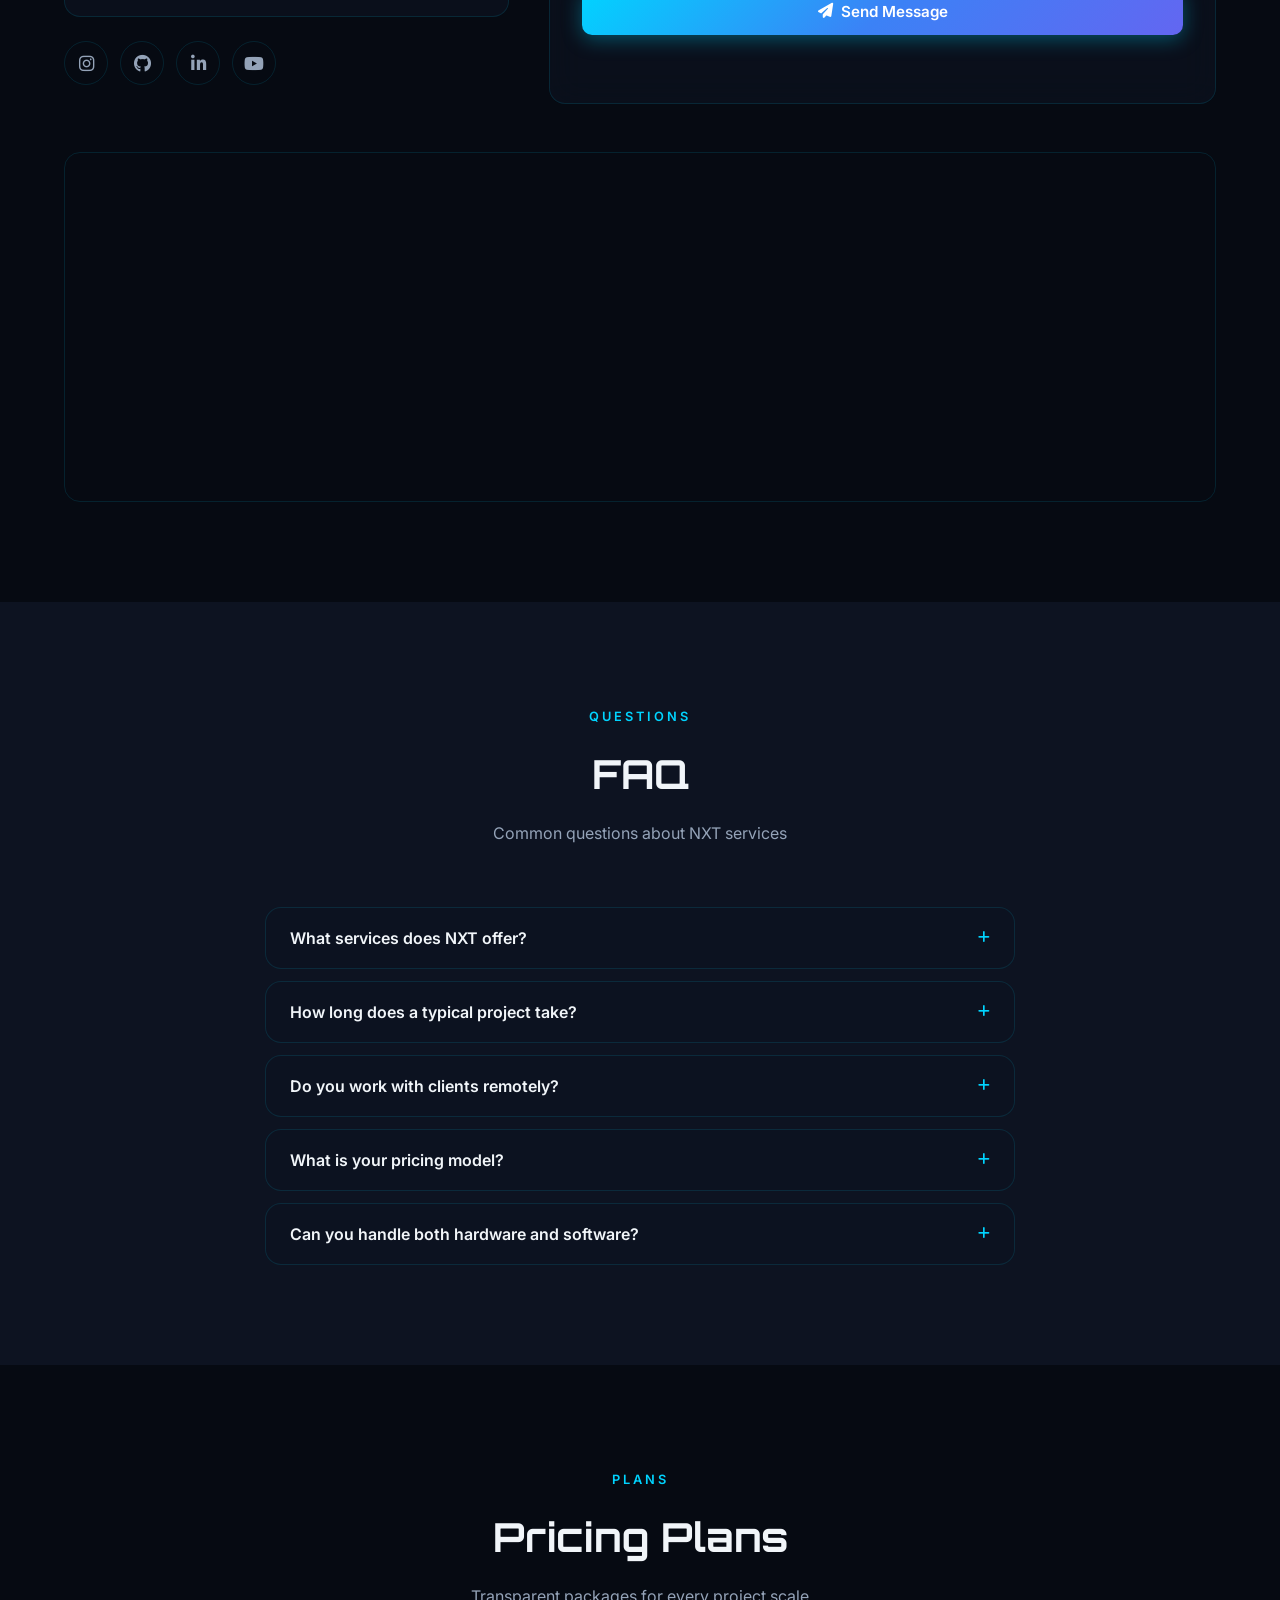
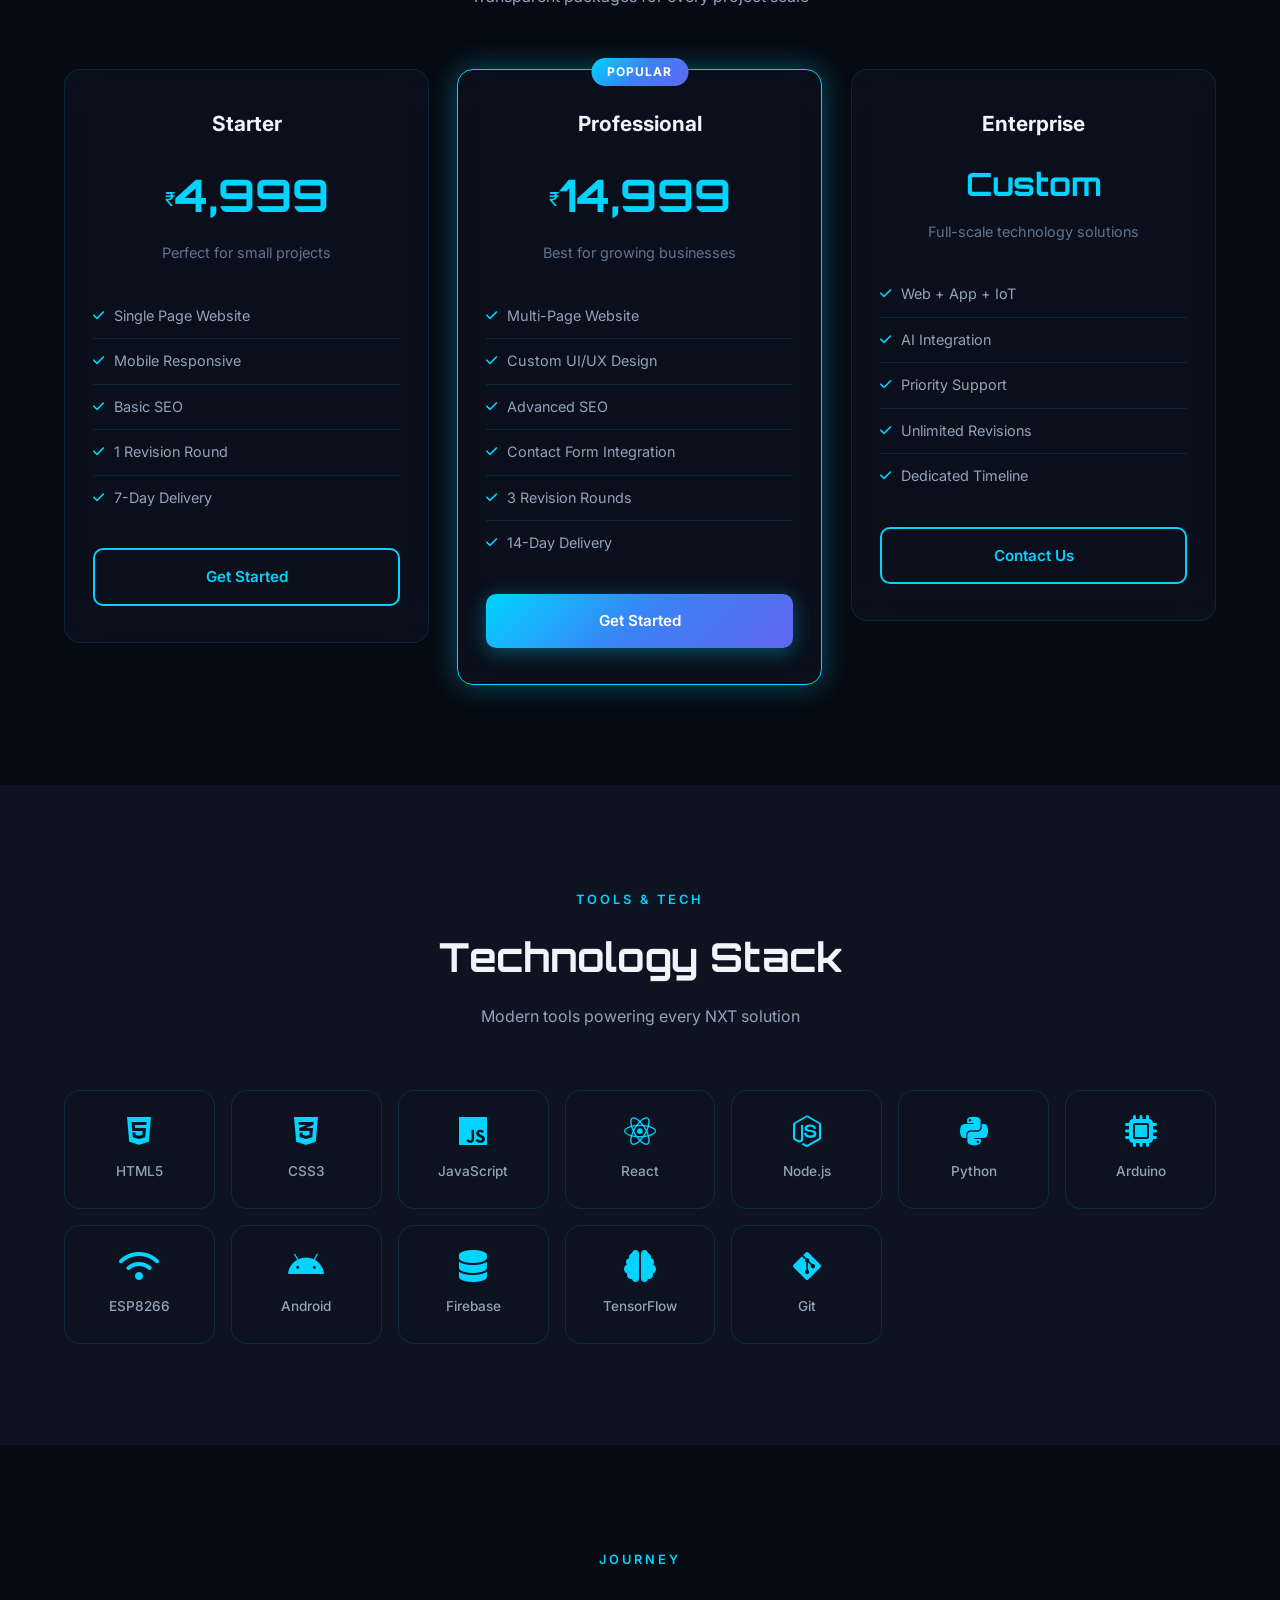
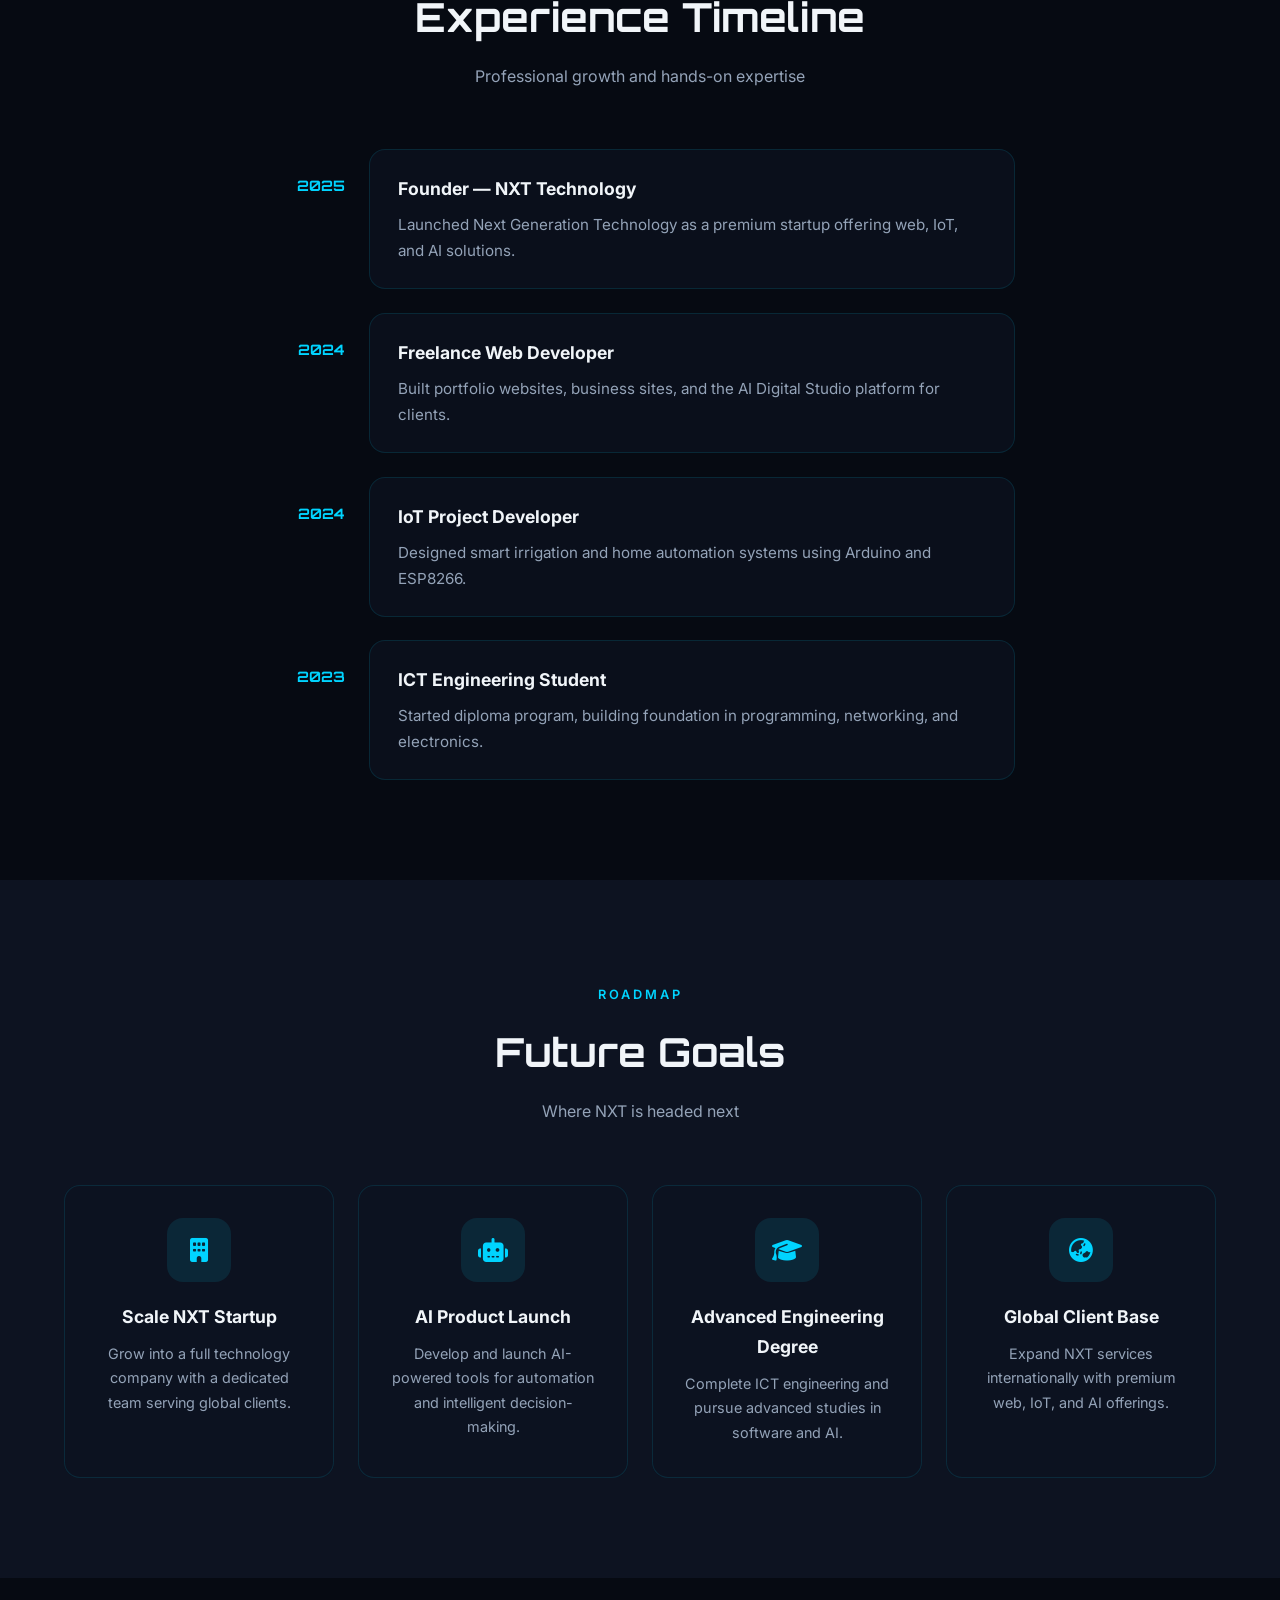
==== commit a64dcb50: "index.html" ====
--- a/index.html
+++ b/index.html
@@ -1,6 +1,17 @@
 <!DOCTYPE html>
 <html lang="en">
-<head> 
+<head>   
+  <!-- SEO -->
+<link rel="canonical" href="https://nxttechnology.vercel.app/">
+
+<meta property="og:title" content="NXT – Next Generation Technology">
+<meta property="og:description" content="Engineering the Future">
+<meta property="og:url" content="https://nxttechnology.vercel.app/">
+
+<meta name="twitter:card" content="summary_large_image">
+
+<!-- Sitemap -->
+<link rel="sitemap" type="application/xml" title="Sitemap" href="/sitemap.xml">
   <meta name="google-site-verification" content="p4GIAgMLUWrBL-wMyYkseeOfNYcgHZ20r-saSPbP_to" />
   <meta charset="UTF-8">
   <meta name="viewport" content="width=device-width, initial-scale=1.0">
@@ -783,4 +794,18 @@
 
   <script src="script.js" defer></script>
 </body>
+  <script>
+window.onload = function () {
+  setTimeout(() => {
+    const chatBox = document.getElementById("ai-messages");
+
+    if(chatBox){
+      chatBox.innerHTML += `
+      <div class="bot-message">
+      नमस्ते! NXT - Next Generation Technology में आपका स्वागत है। मैं आपका AI Assistant हूँ। कृपया बताइए आपको किस प्रकार की सेवा चाहिए?
+      </div>`;
+    }
+  }, 1000);
+};
+</script>
 </html>
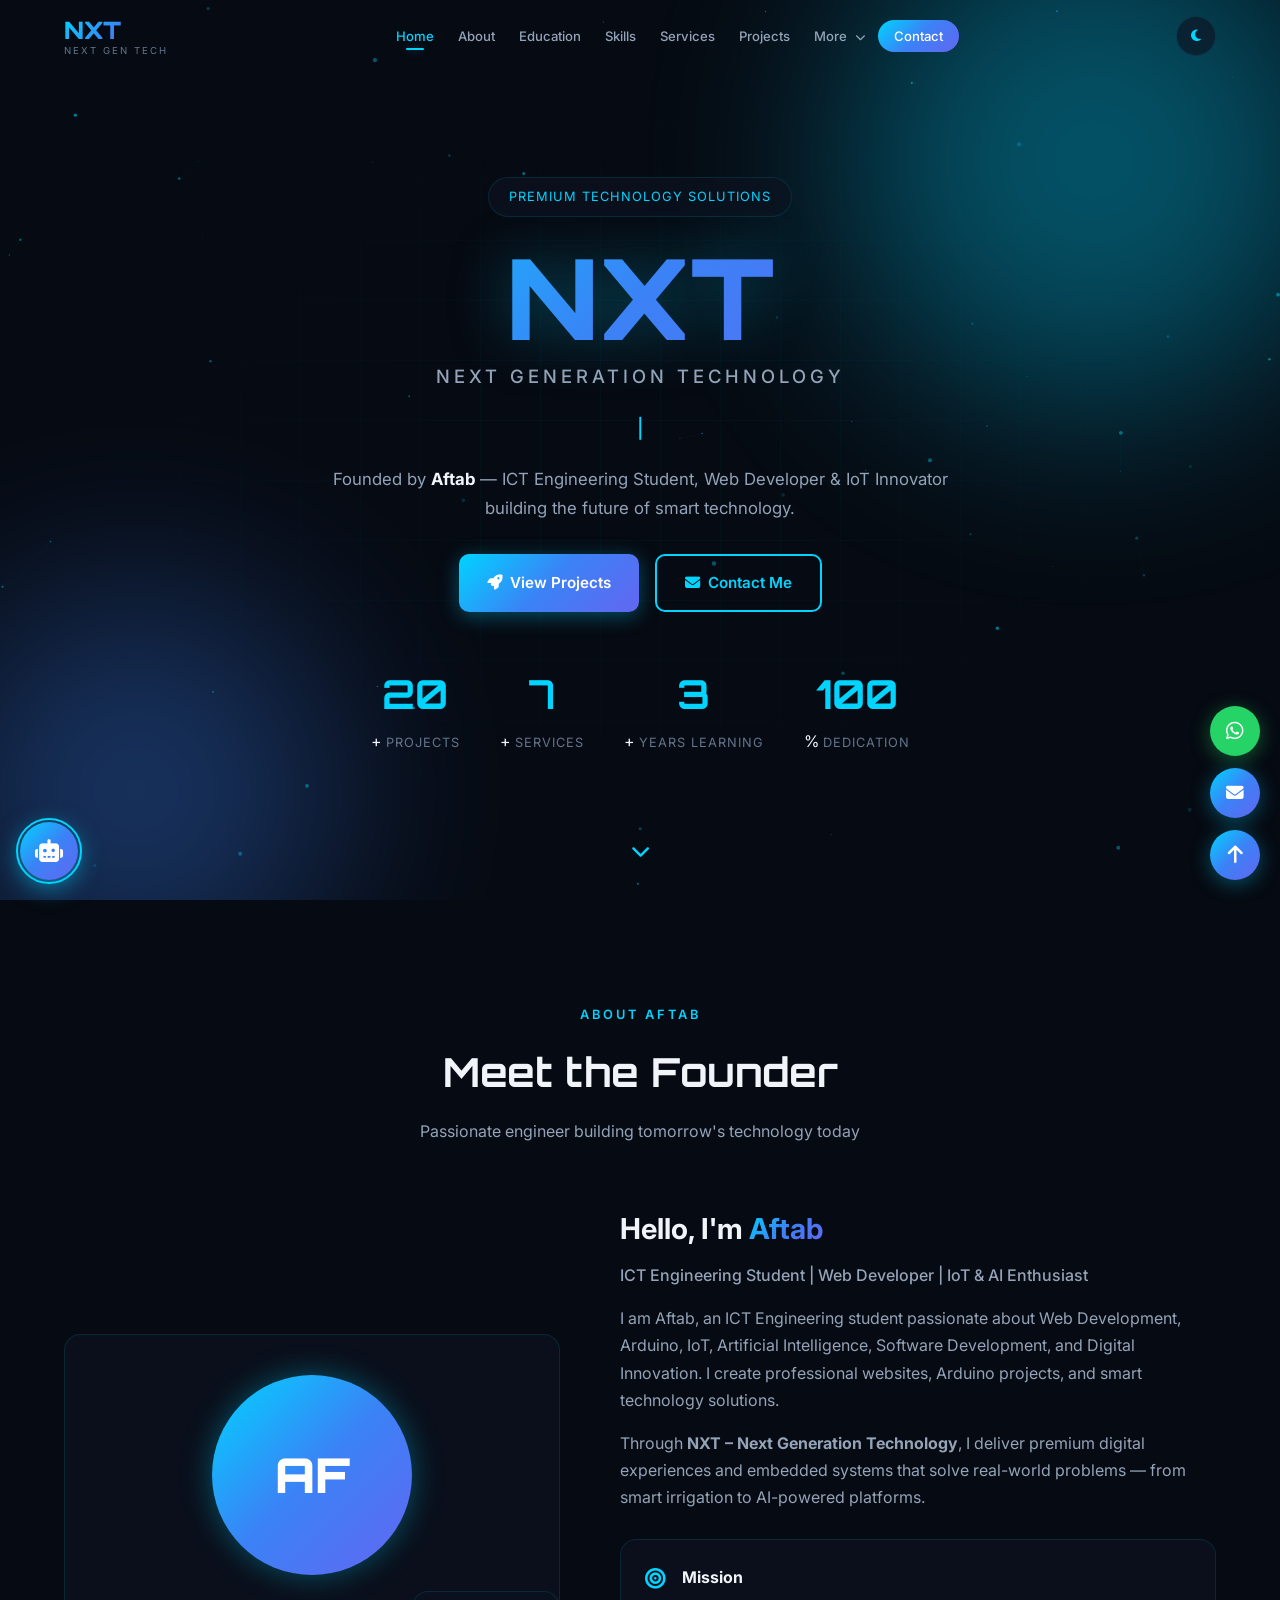
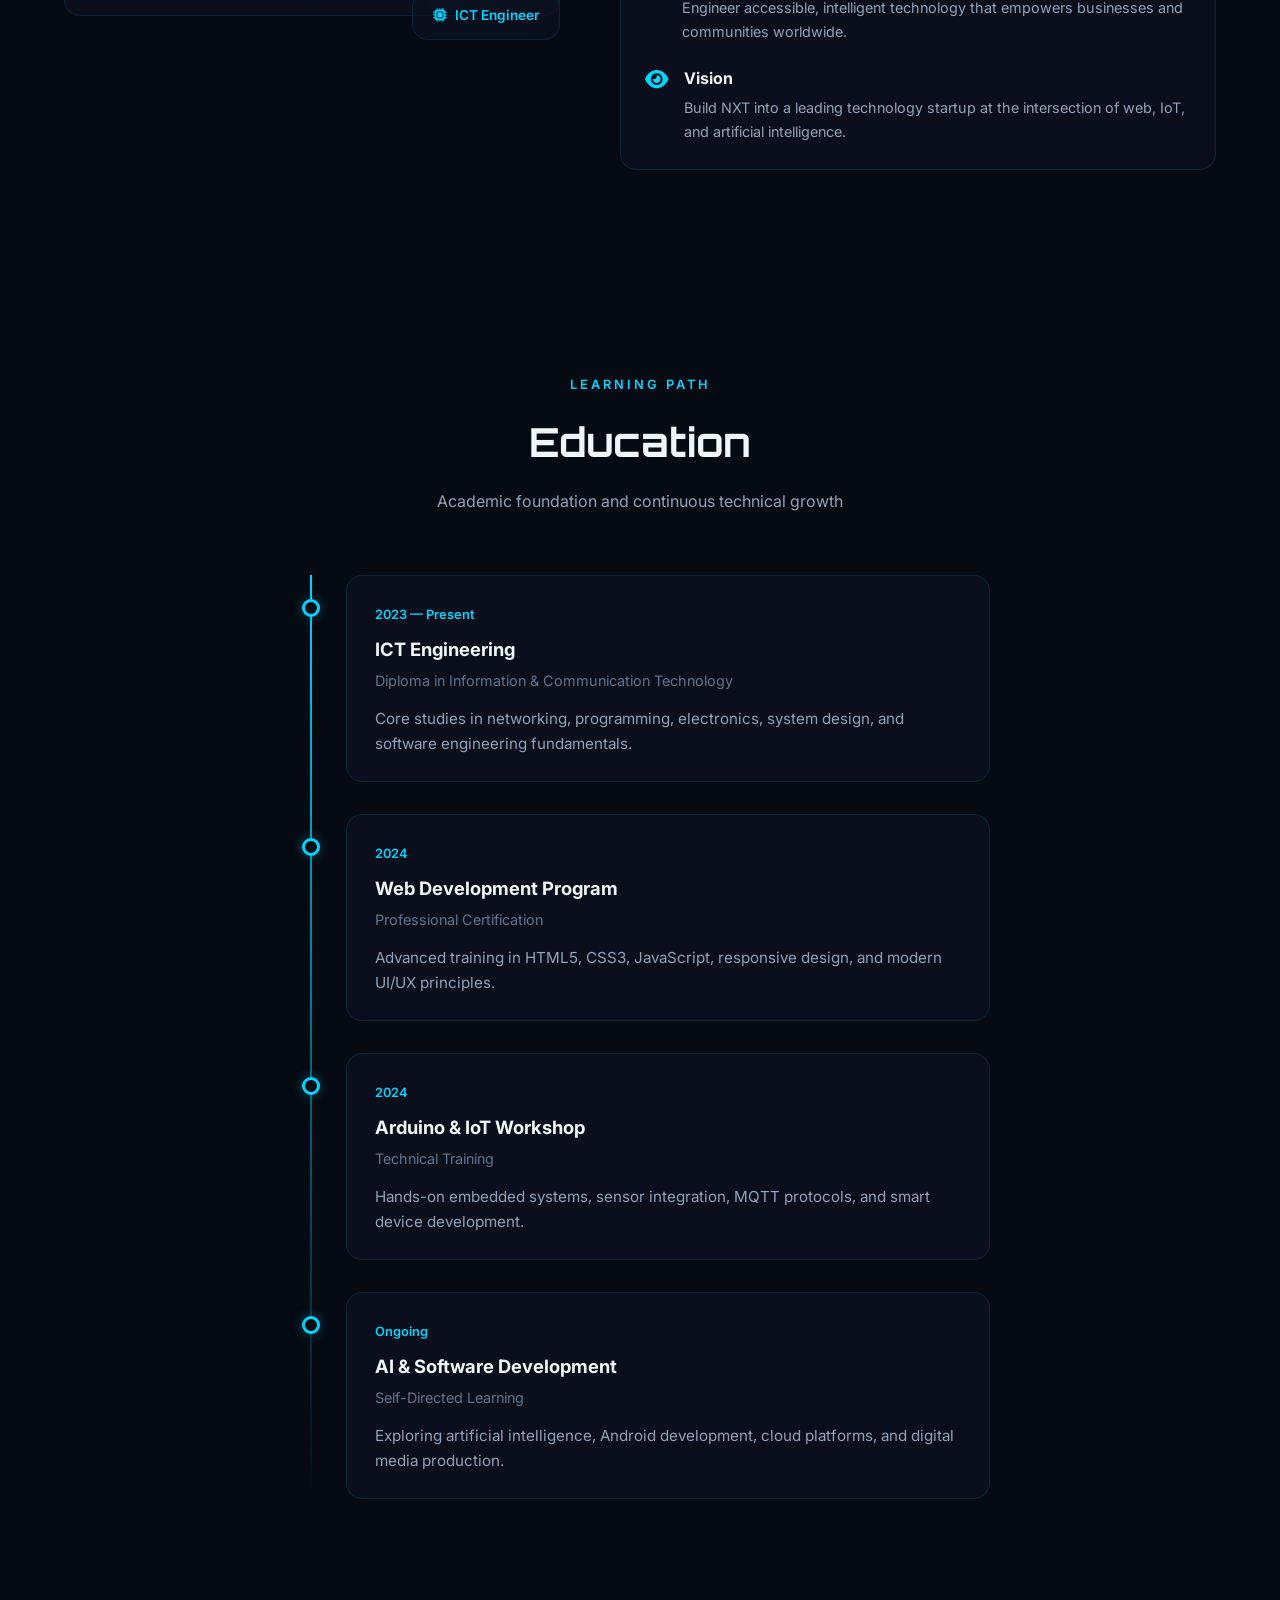
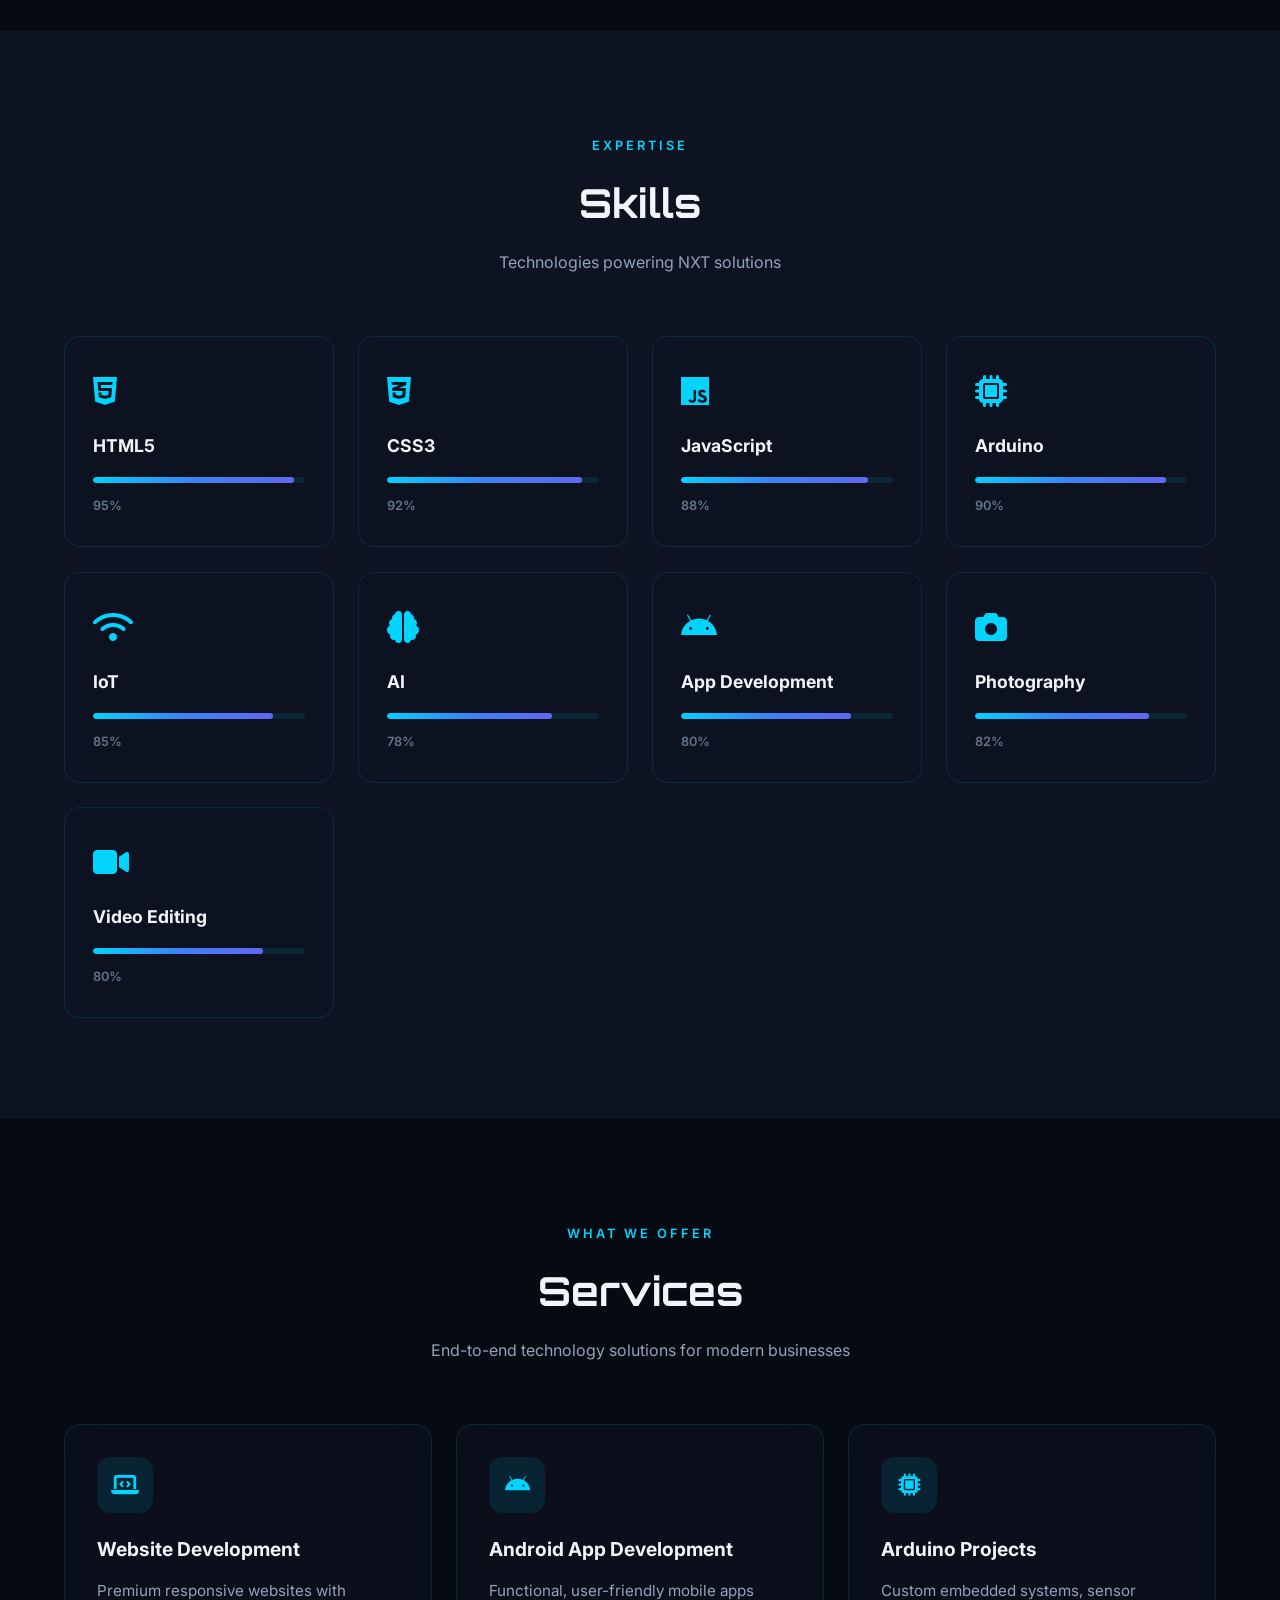
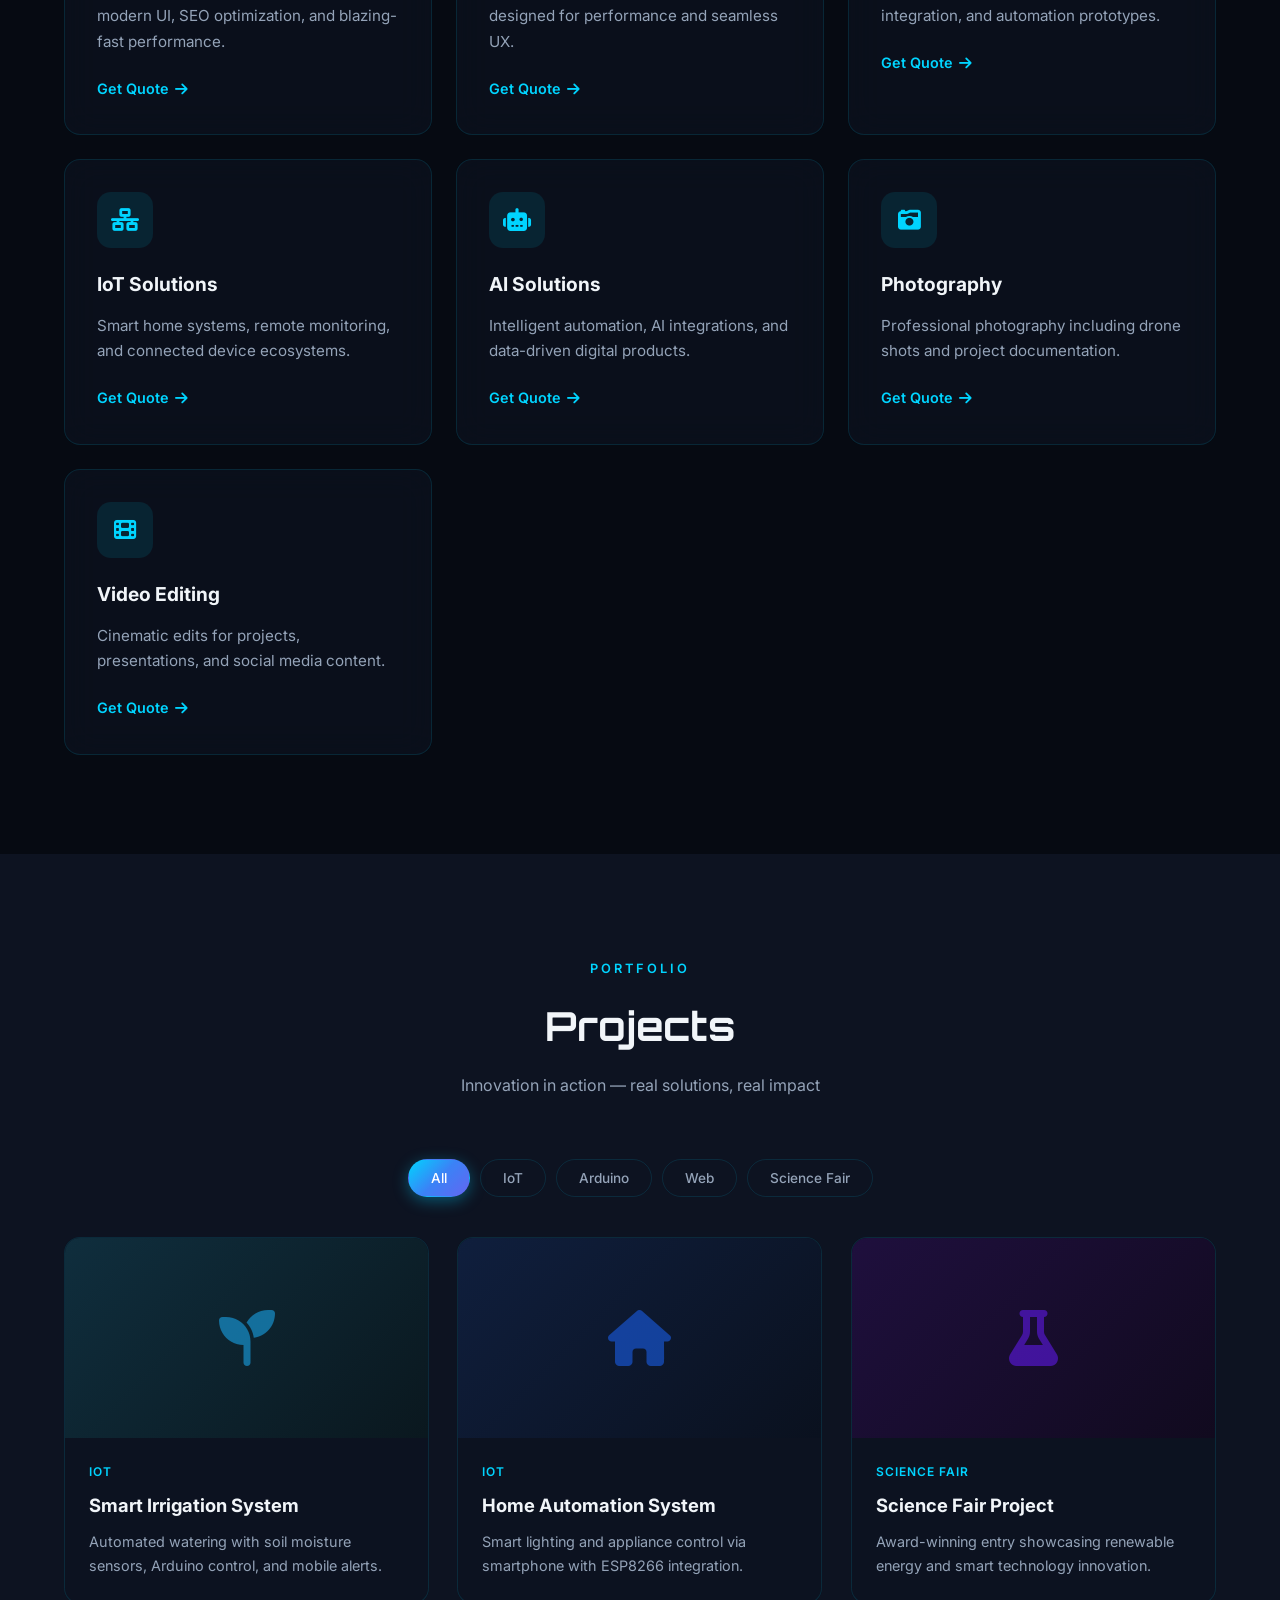
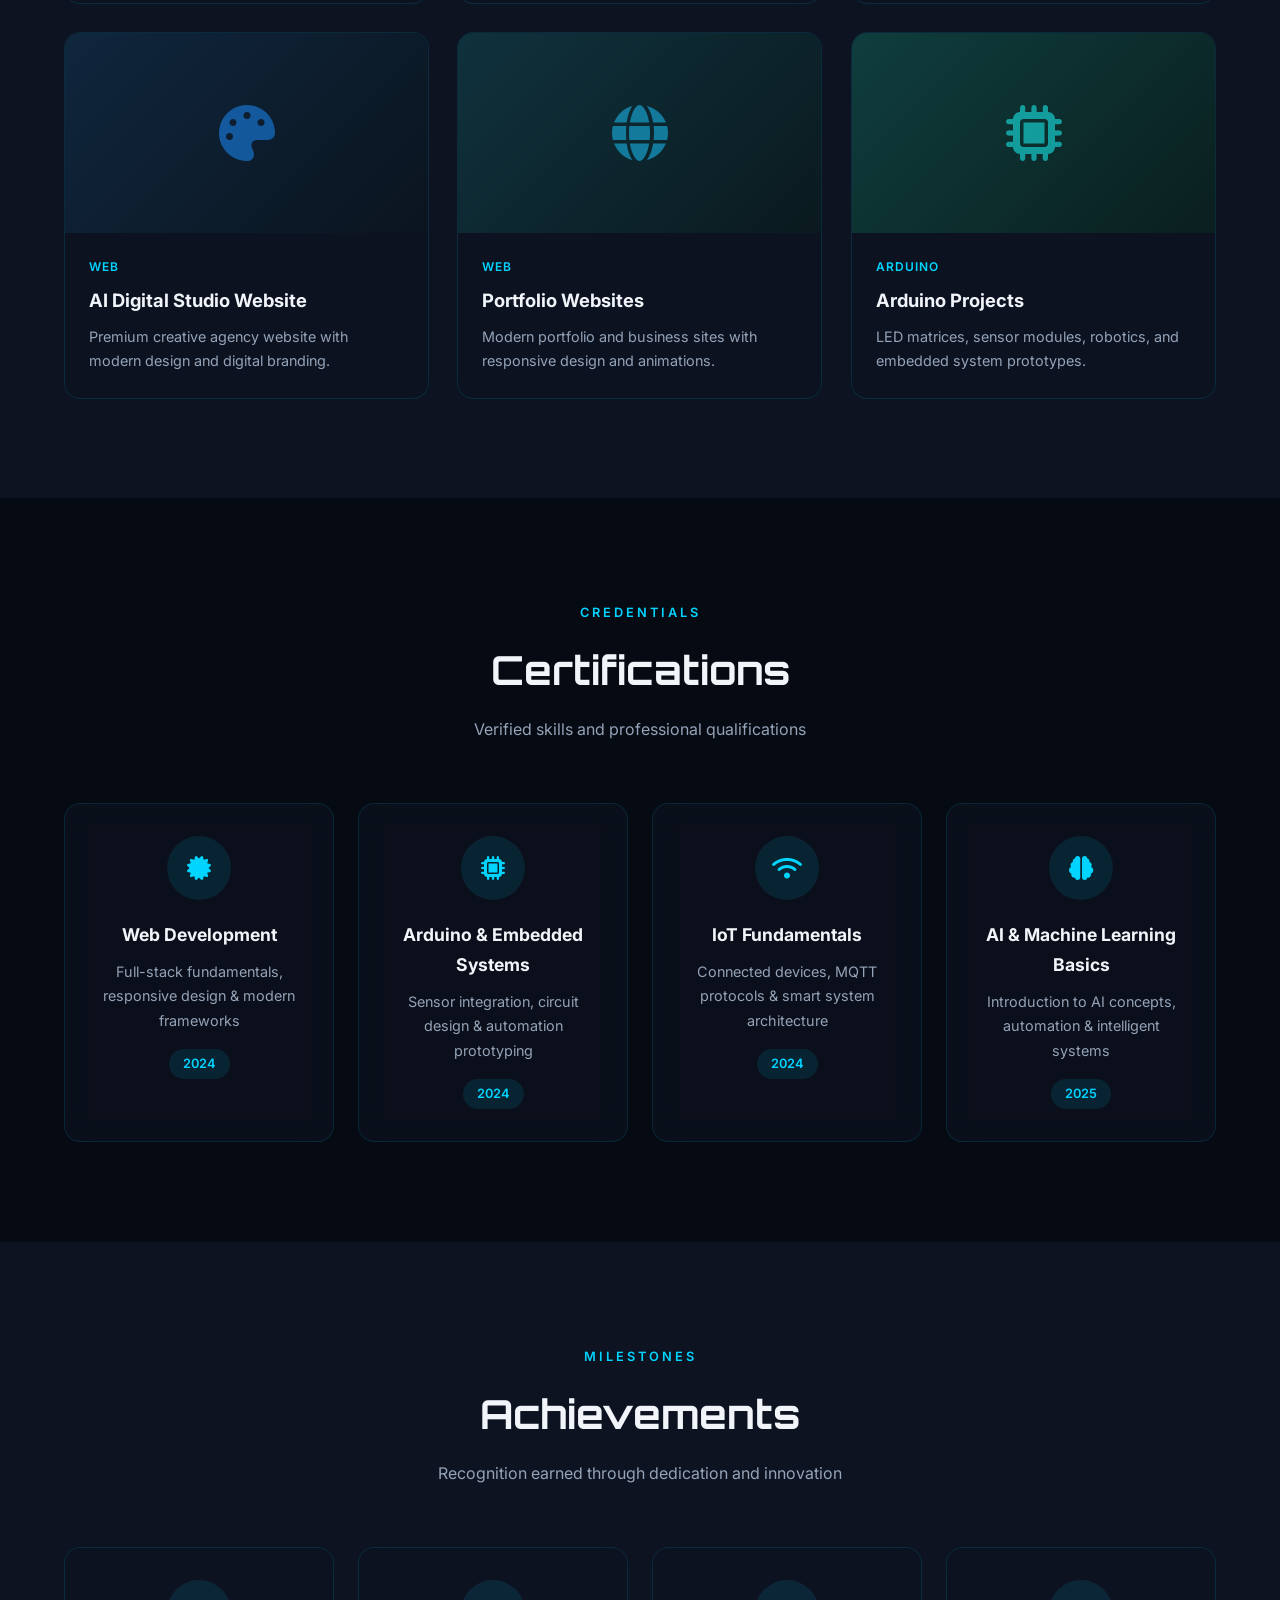
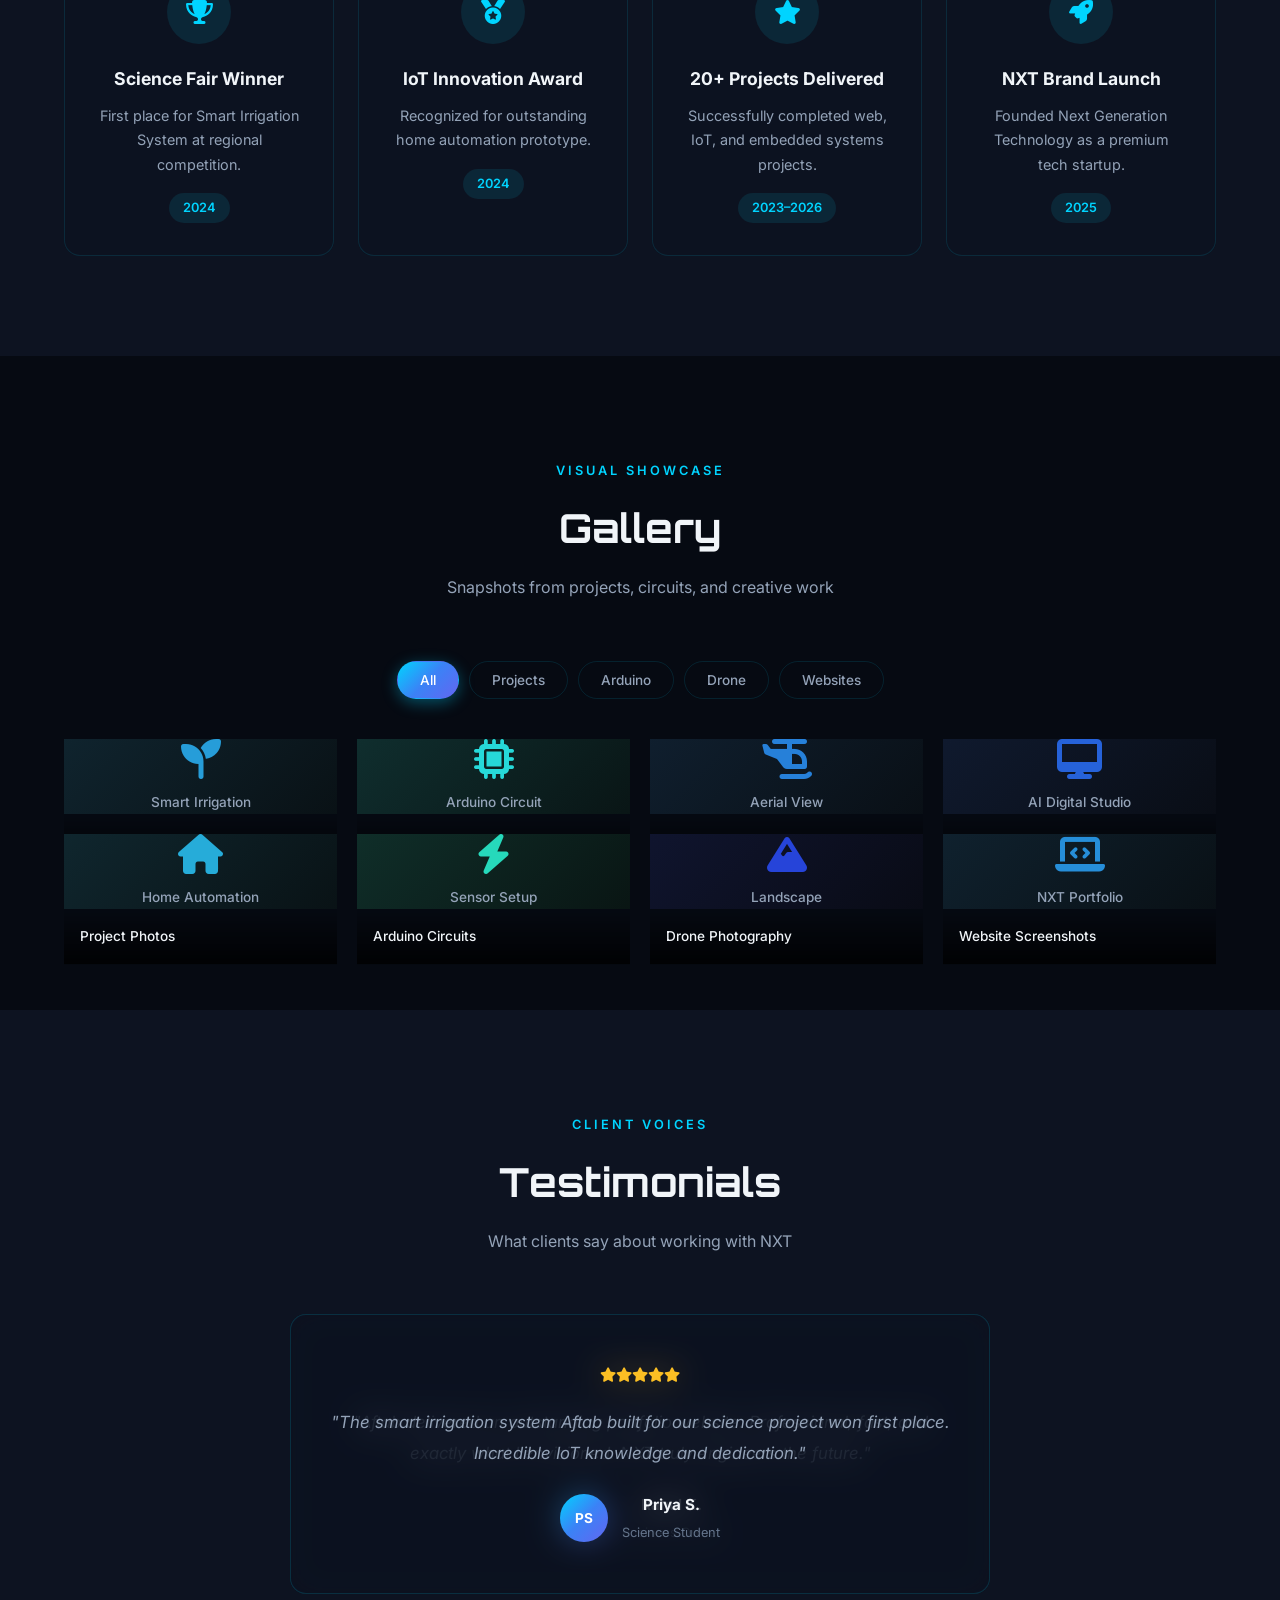
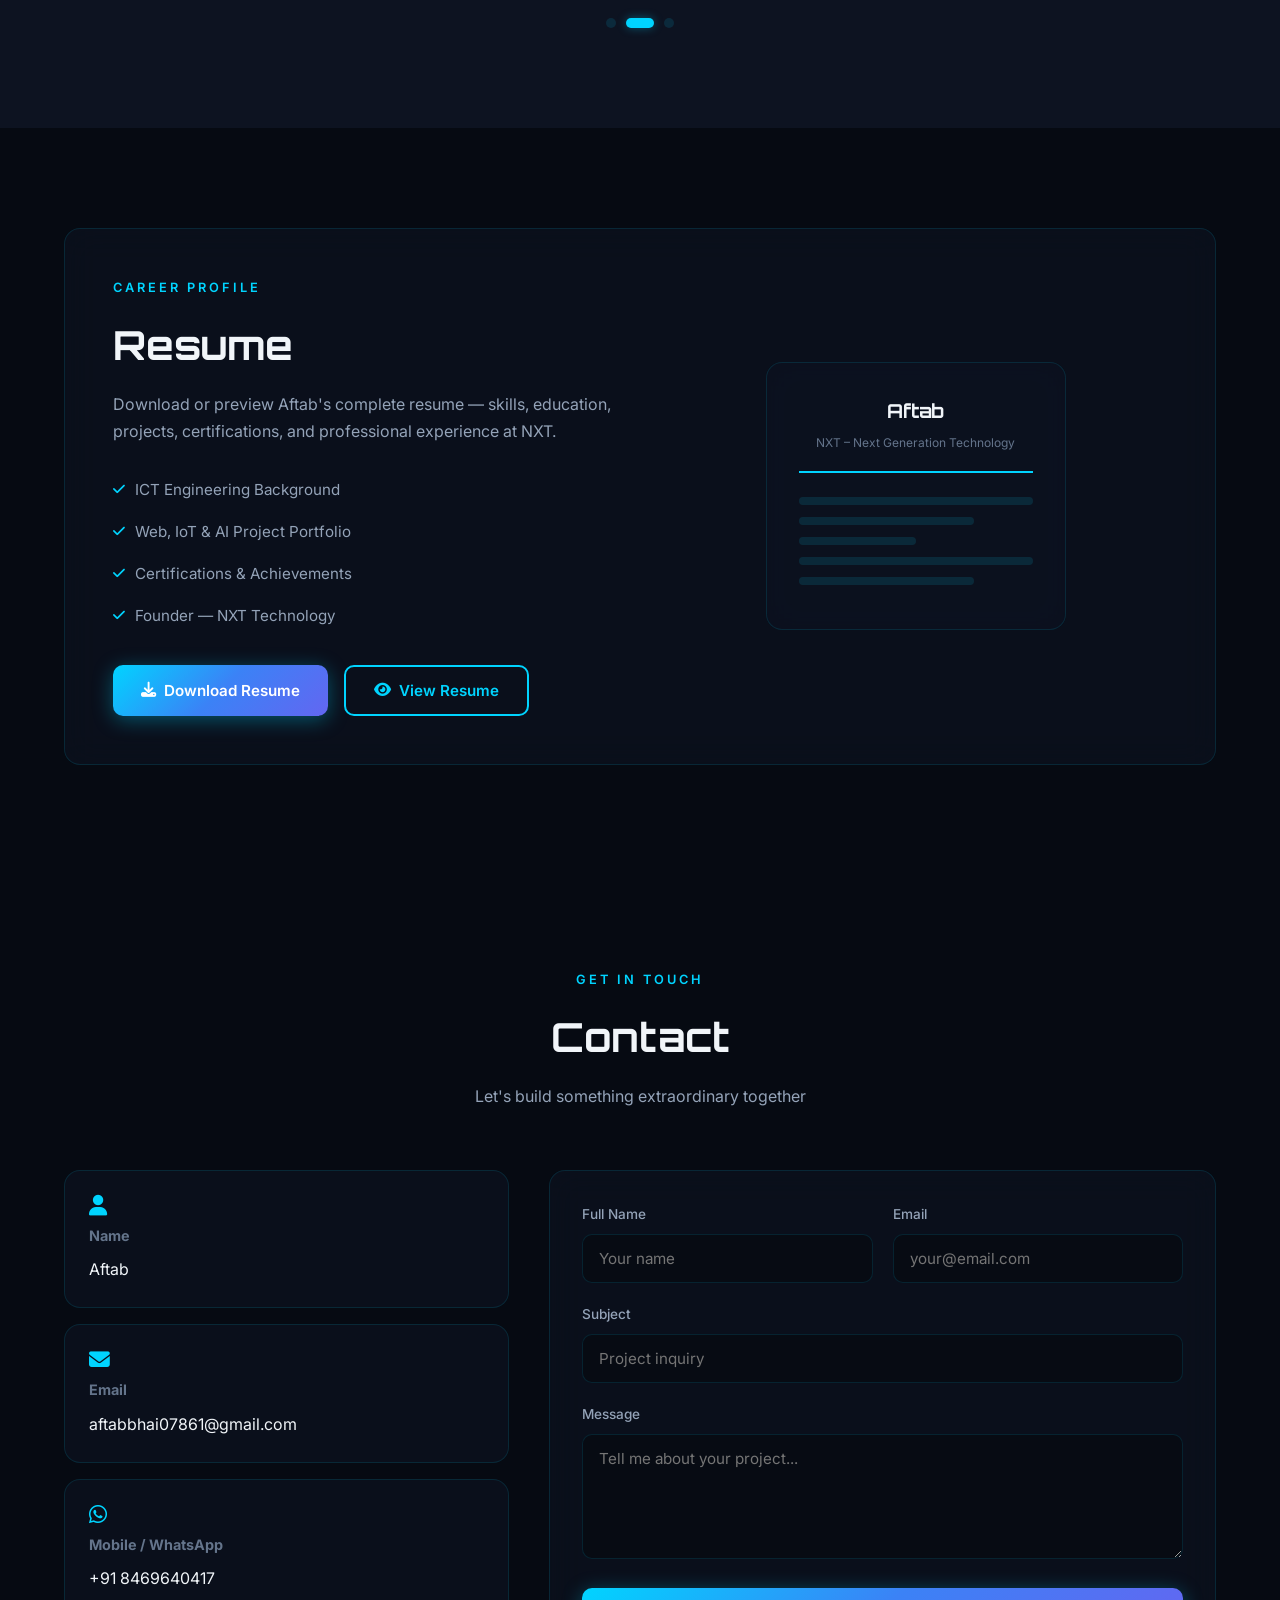
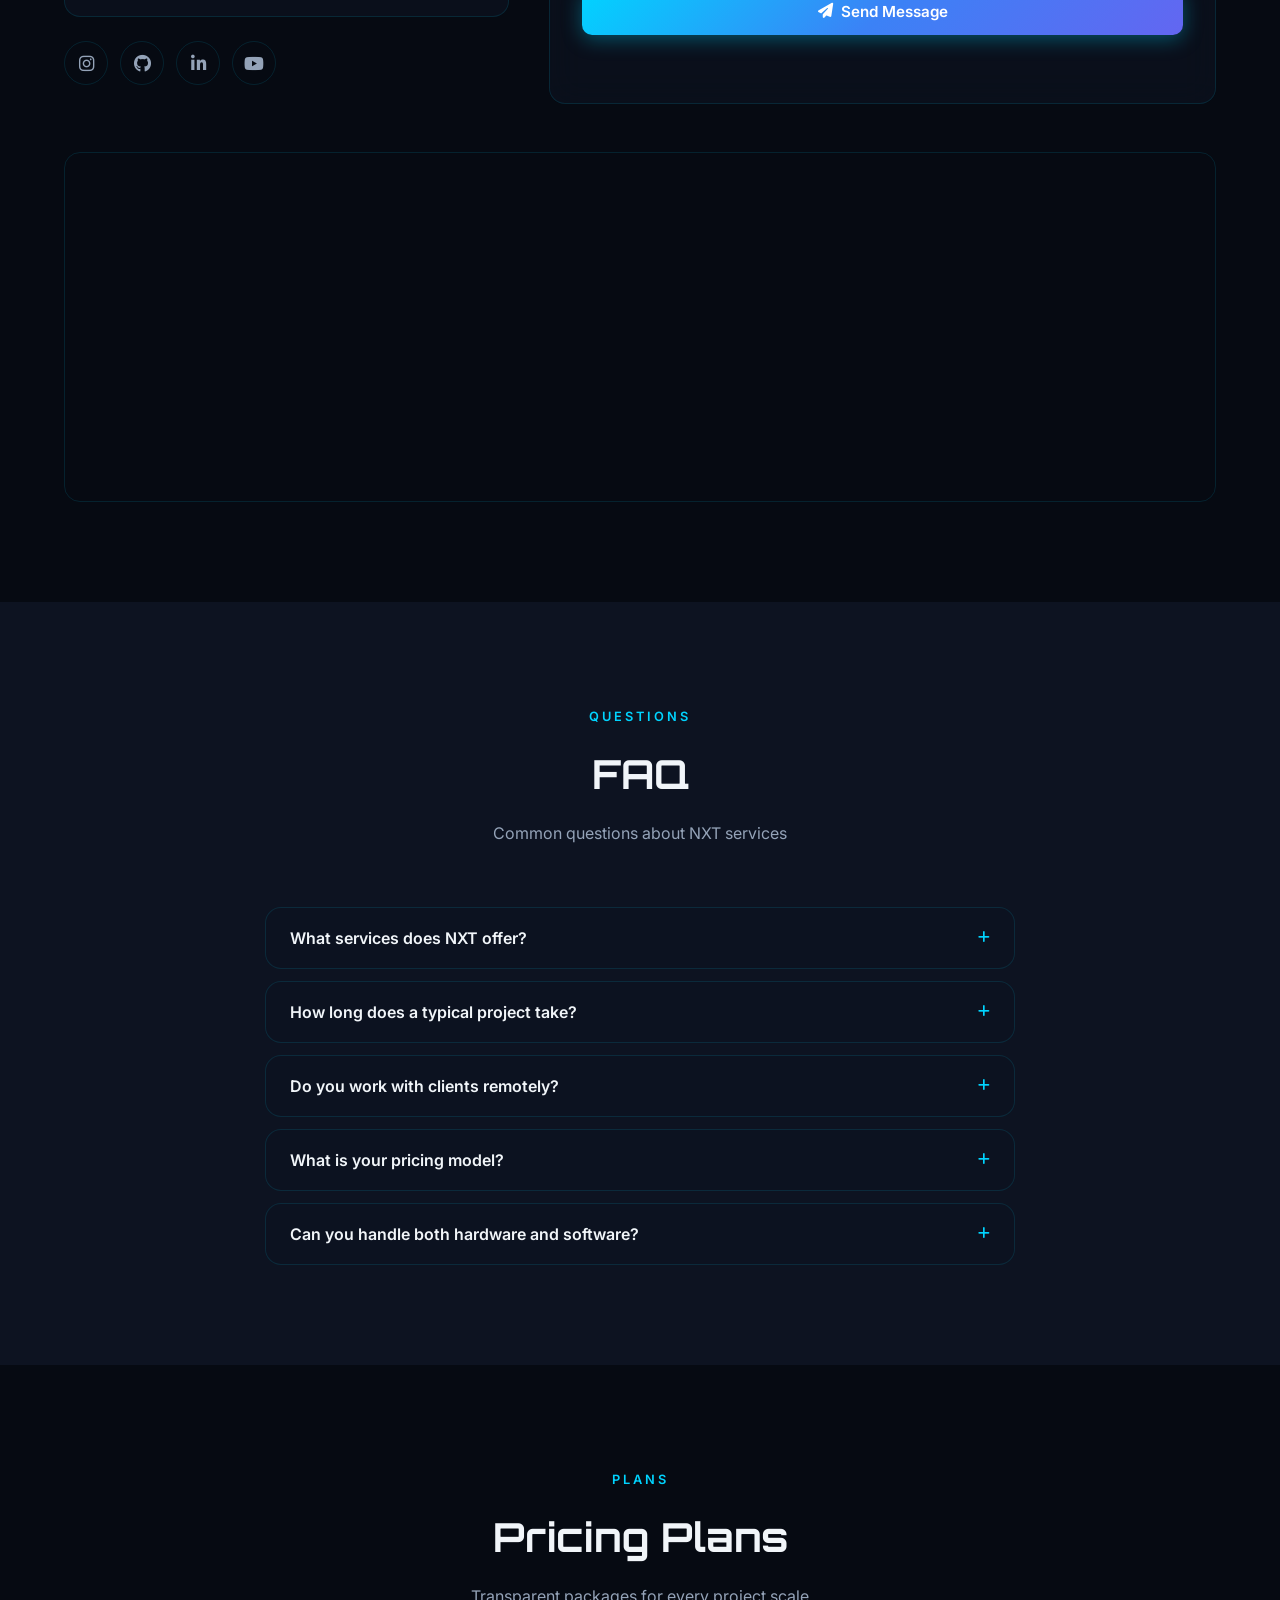
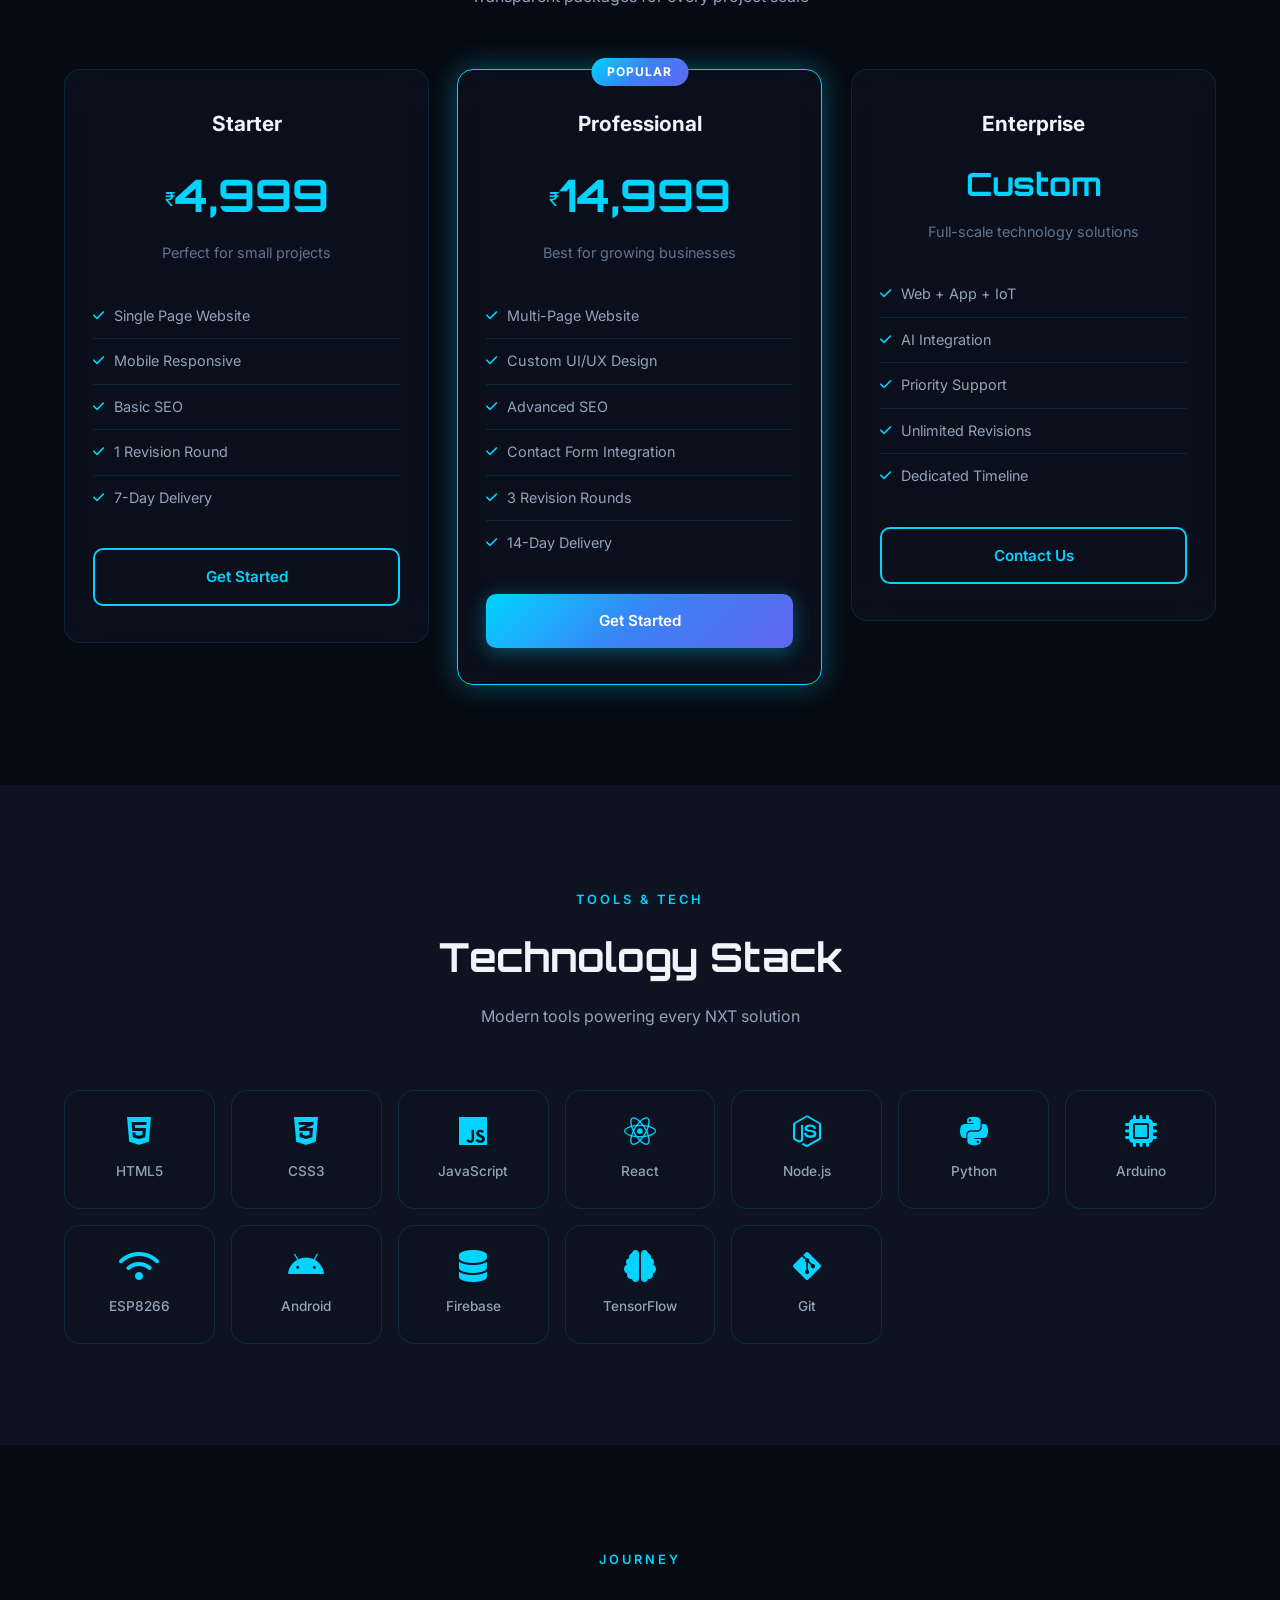
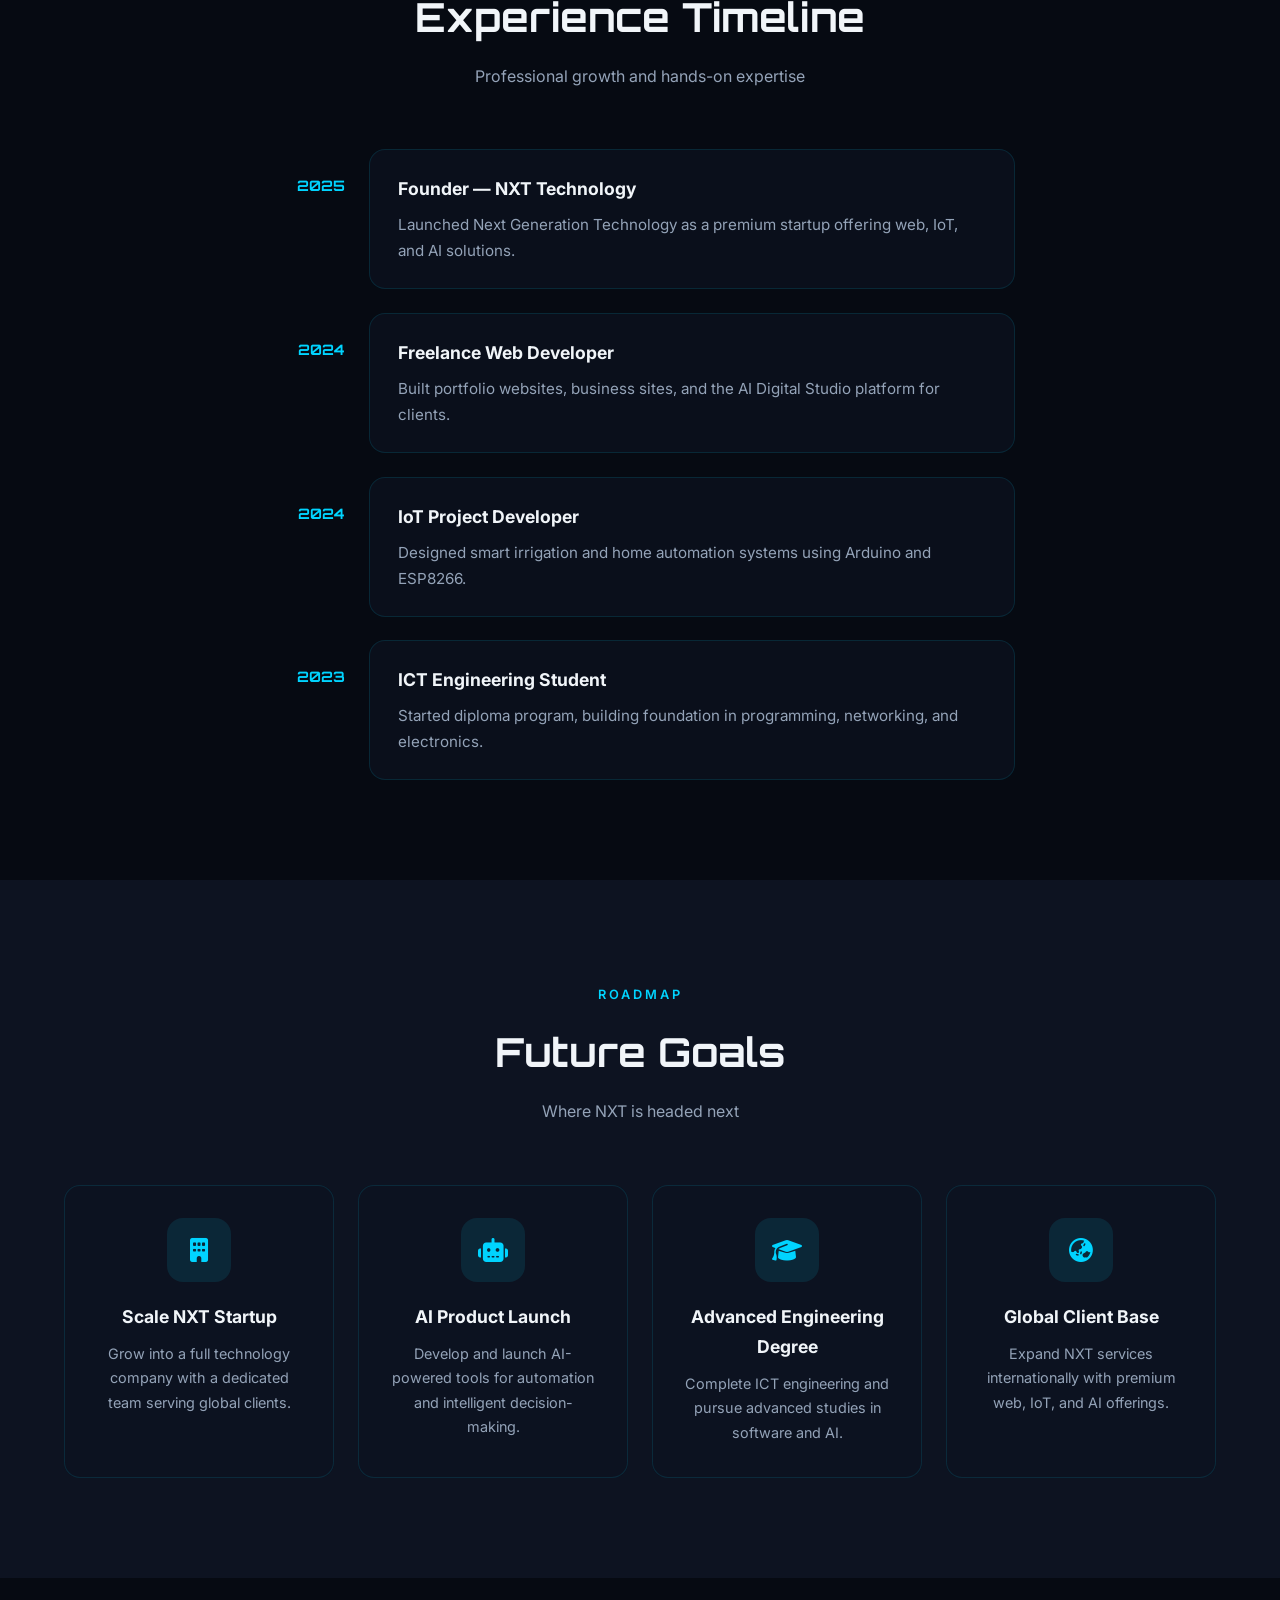
==== commit dd668e61: "index.html" ====
--- a/index.html
+++ b/index.html
@@ -1,6 +1,15 @@
 <!DOCTYPE html>
 <html lang="en">
 <head>   
+  <!-- Google tag (gtag.js) -->
+<script async src="https://www.googletagmanager.com/gtag/js?id=G-DLF42ZZN7F"></script>
+<script>
+  window.dataLayer = window.dataLayer || [];
+  function gtag(){dataLayer.push(arguments);}
+  gtag('js', new Date());
+
+  gtag('config', 'G-DLF42ZZN7F');
+</script>
   <!-- SEO -->
 <link rel="canonical" href="https://nxttechnology.vercel.app/">
 
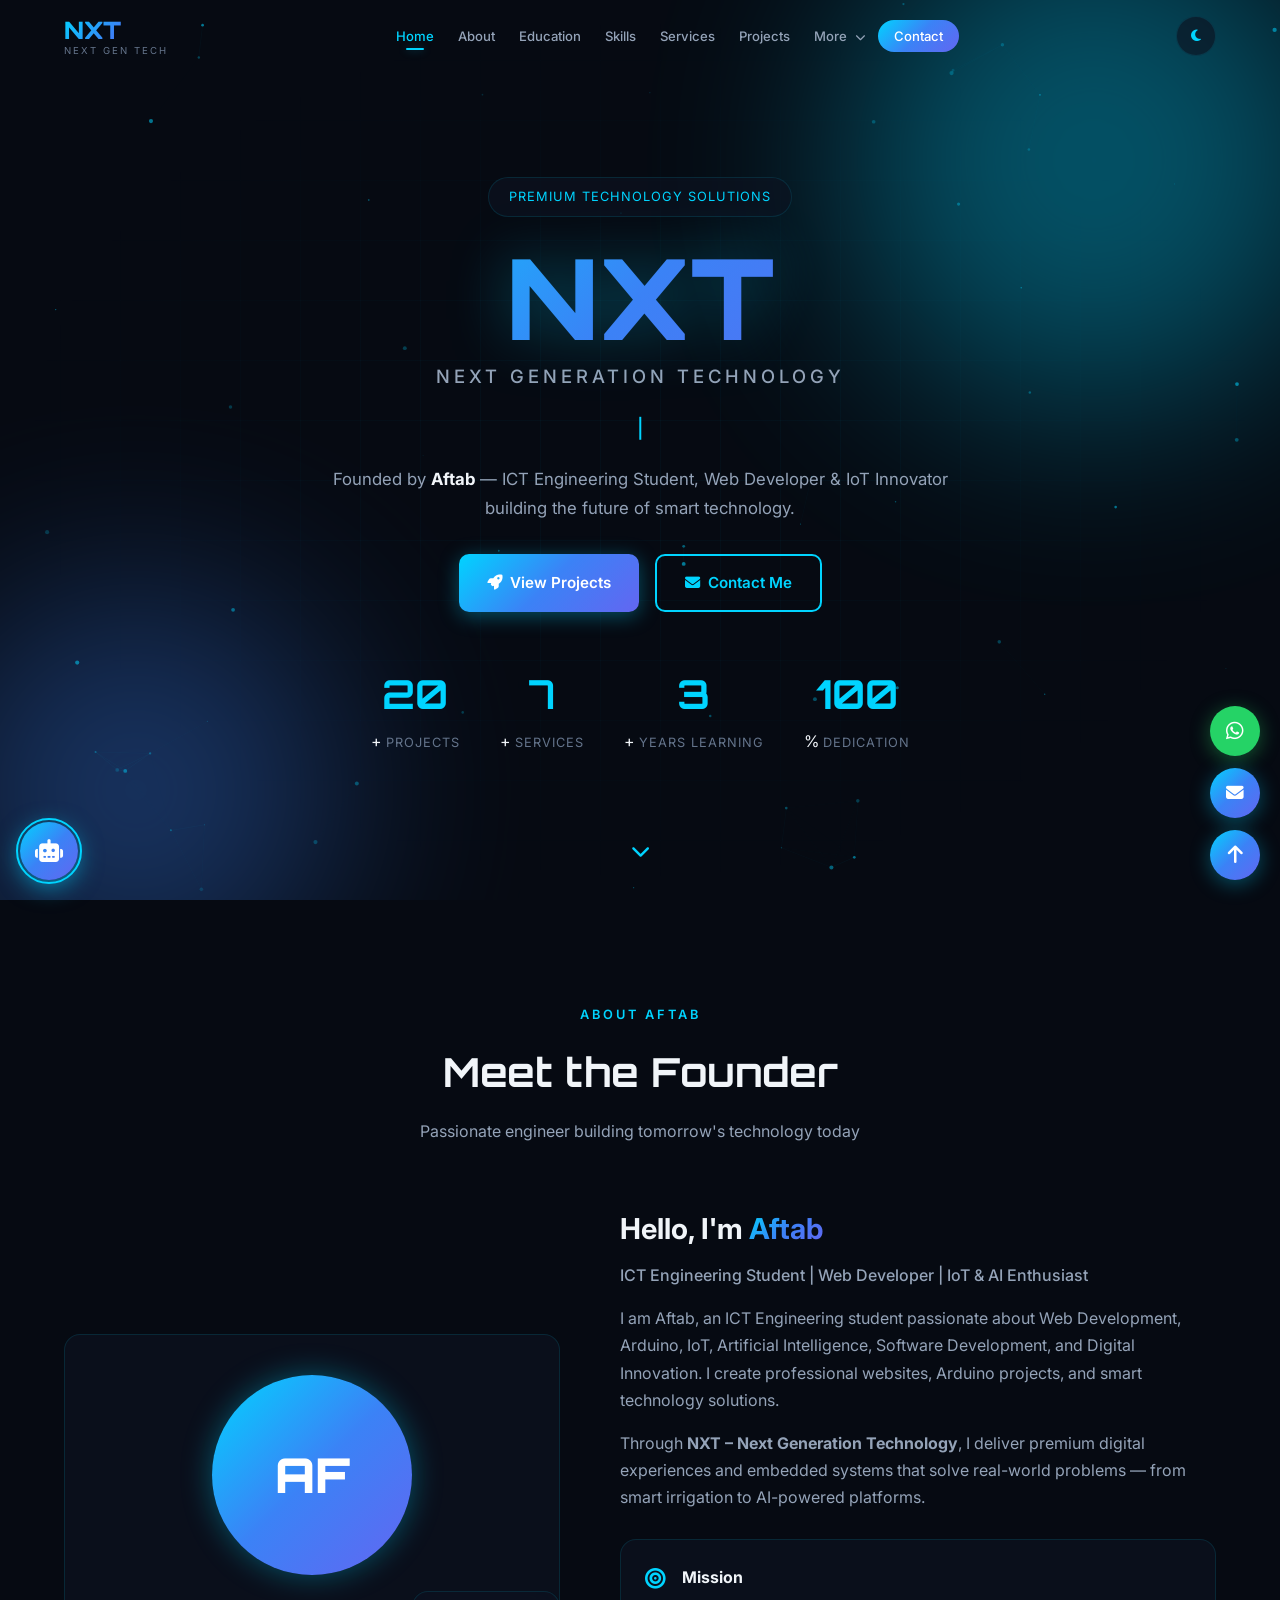
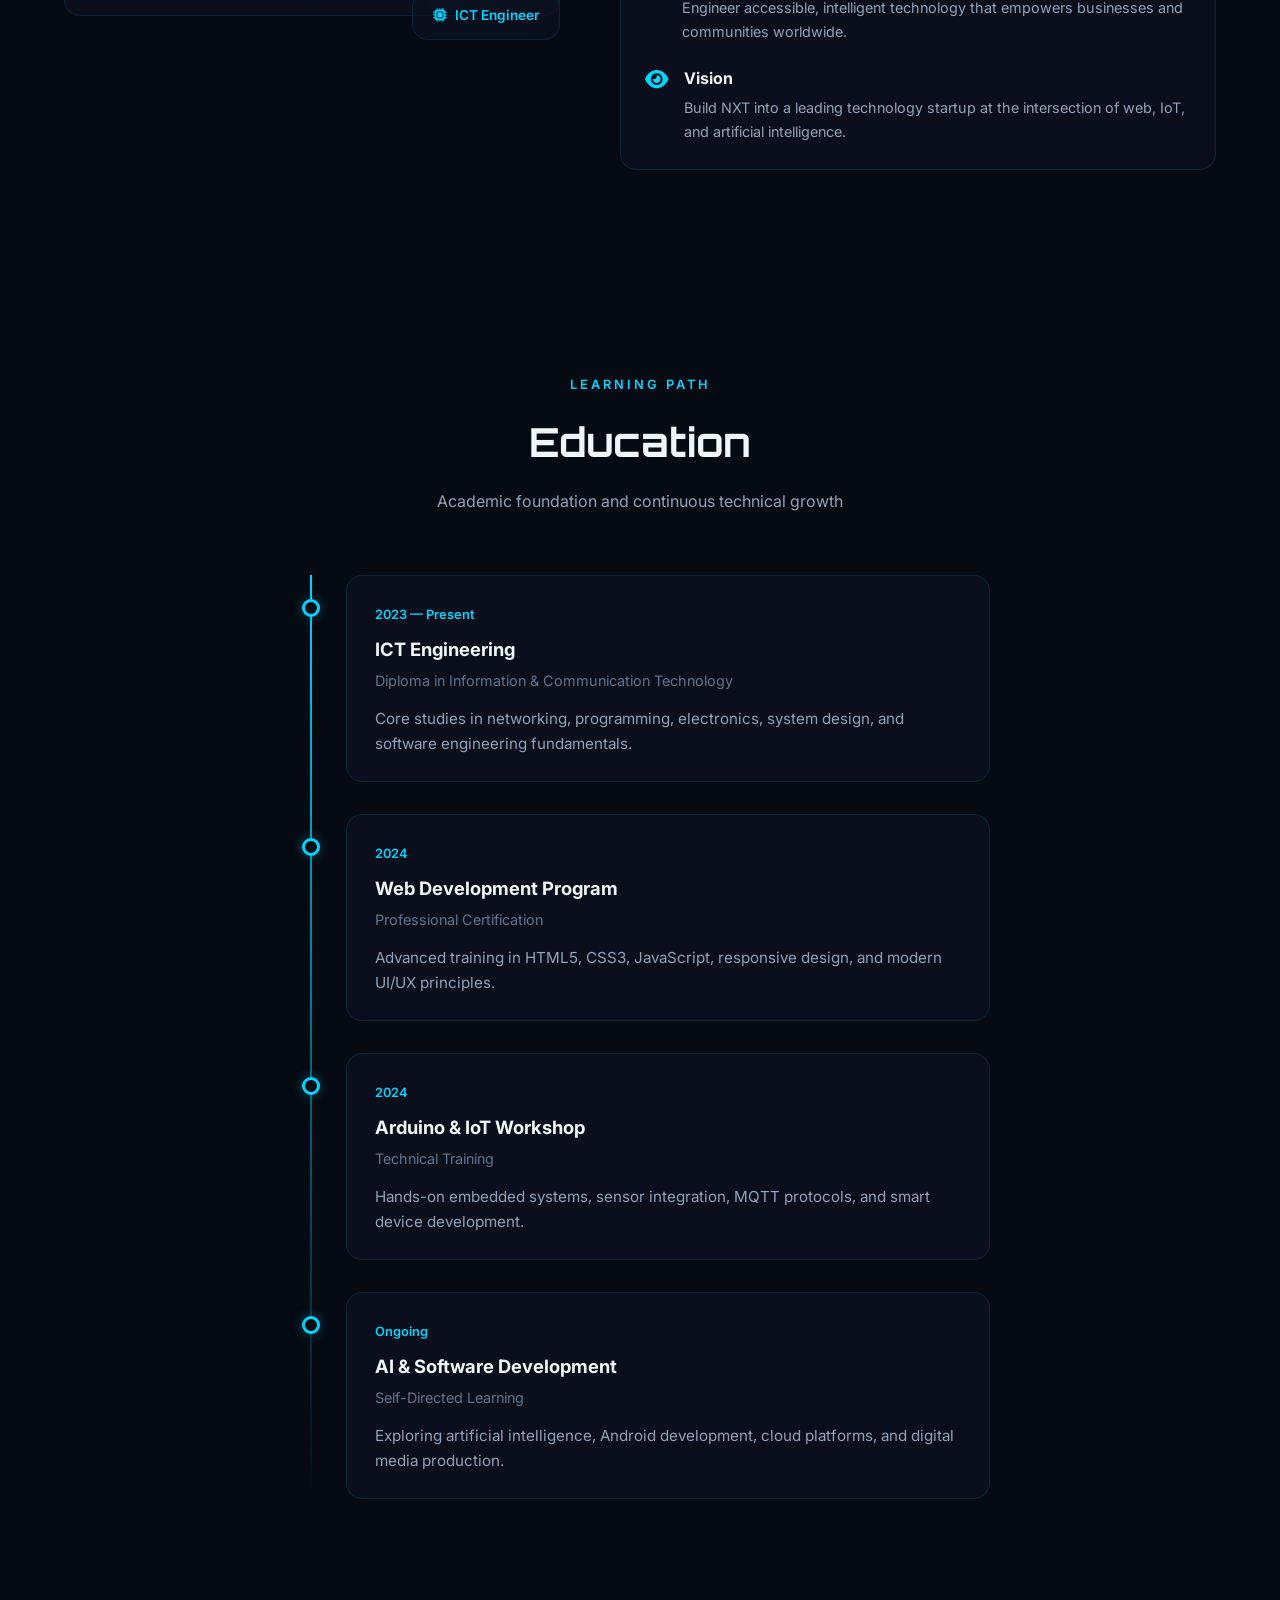
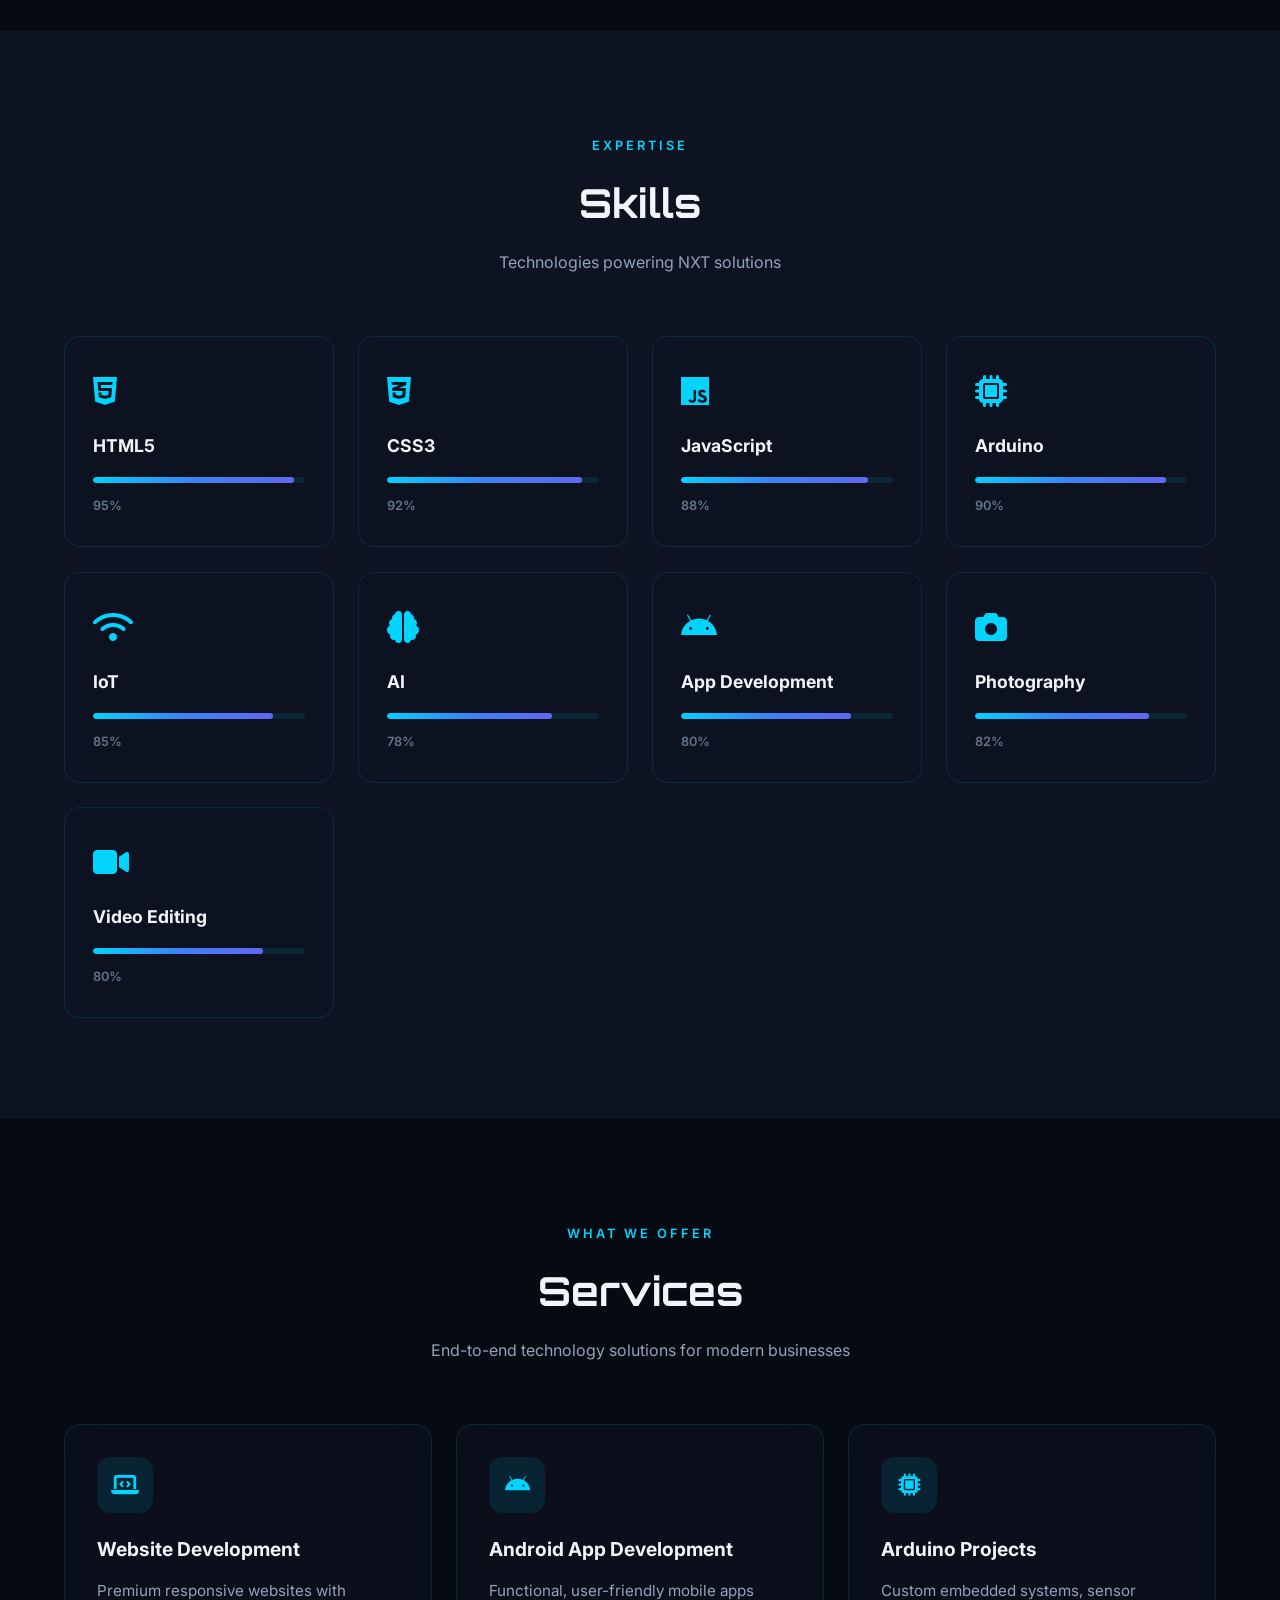
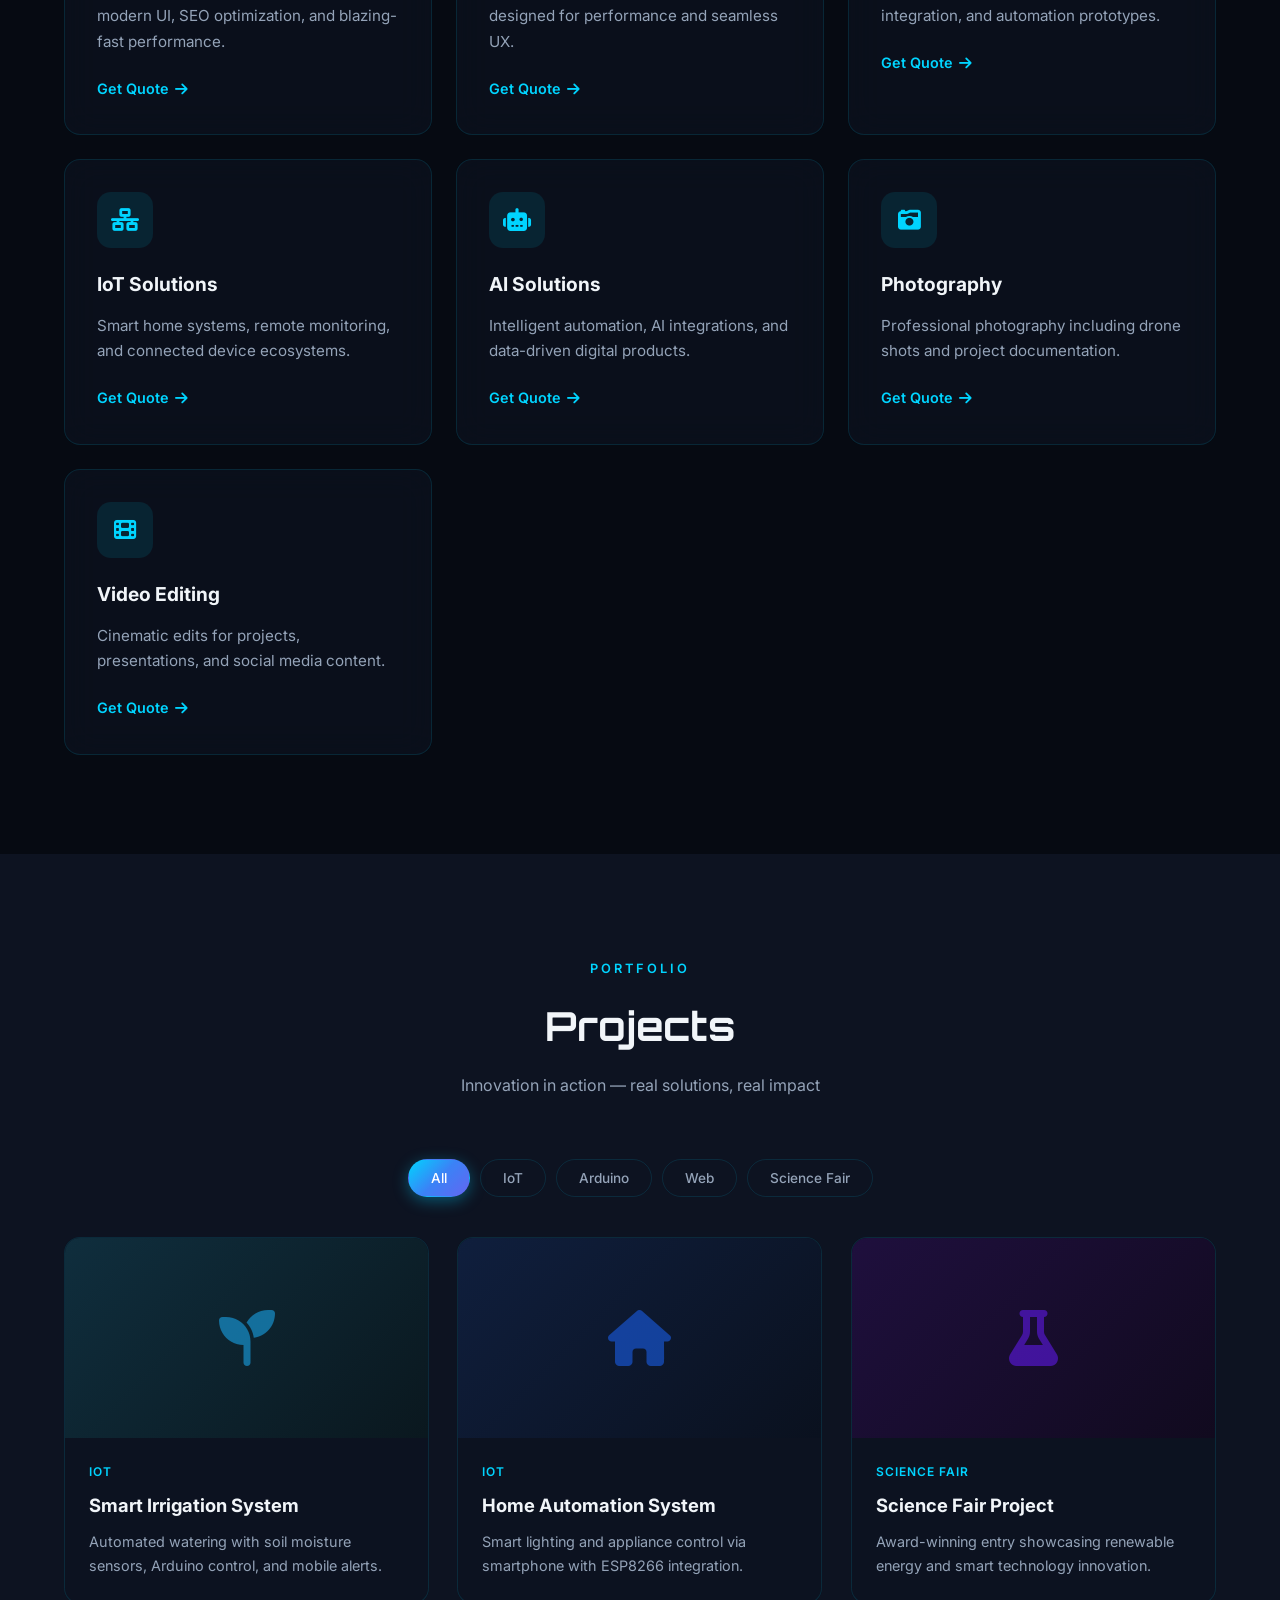
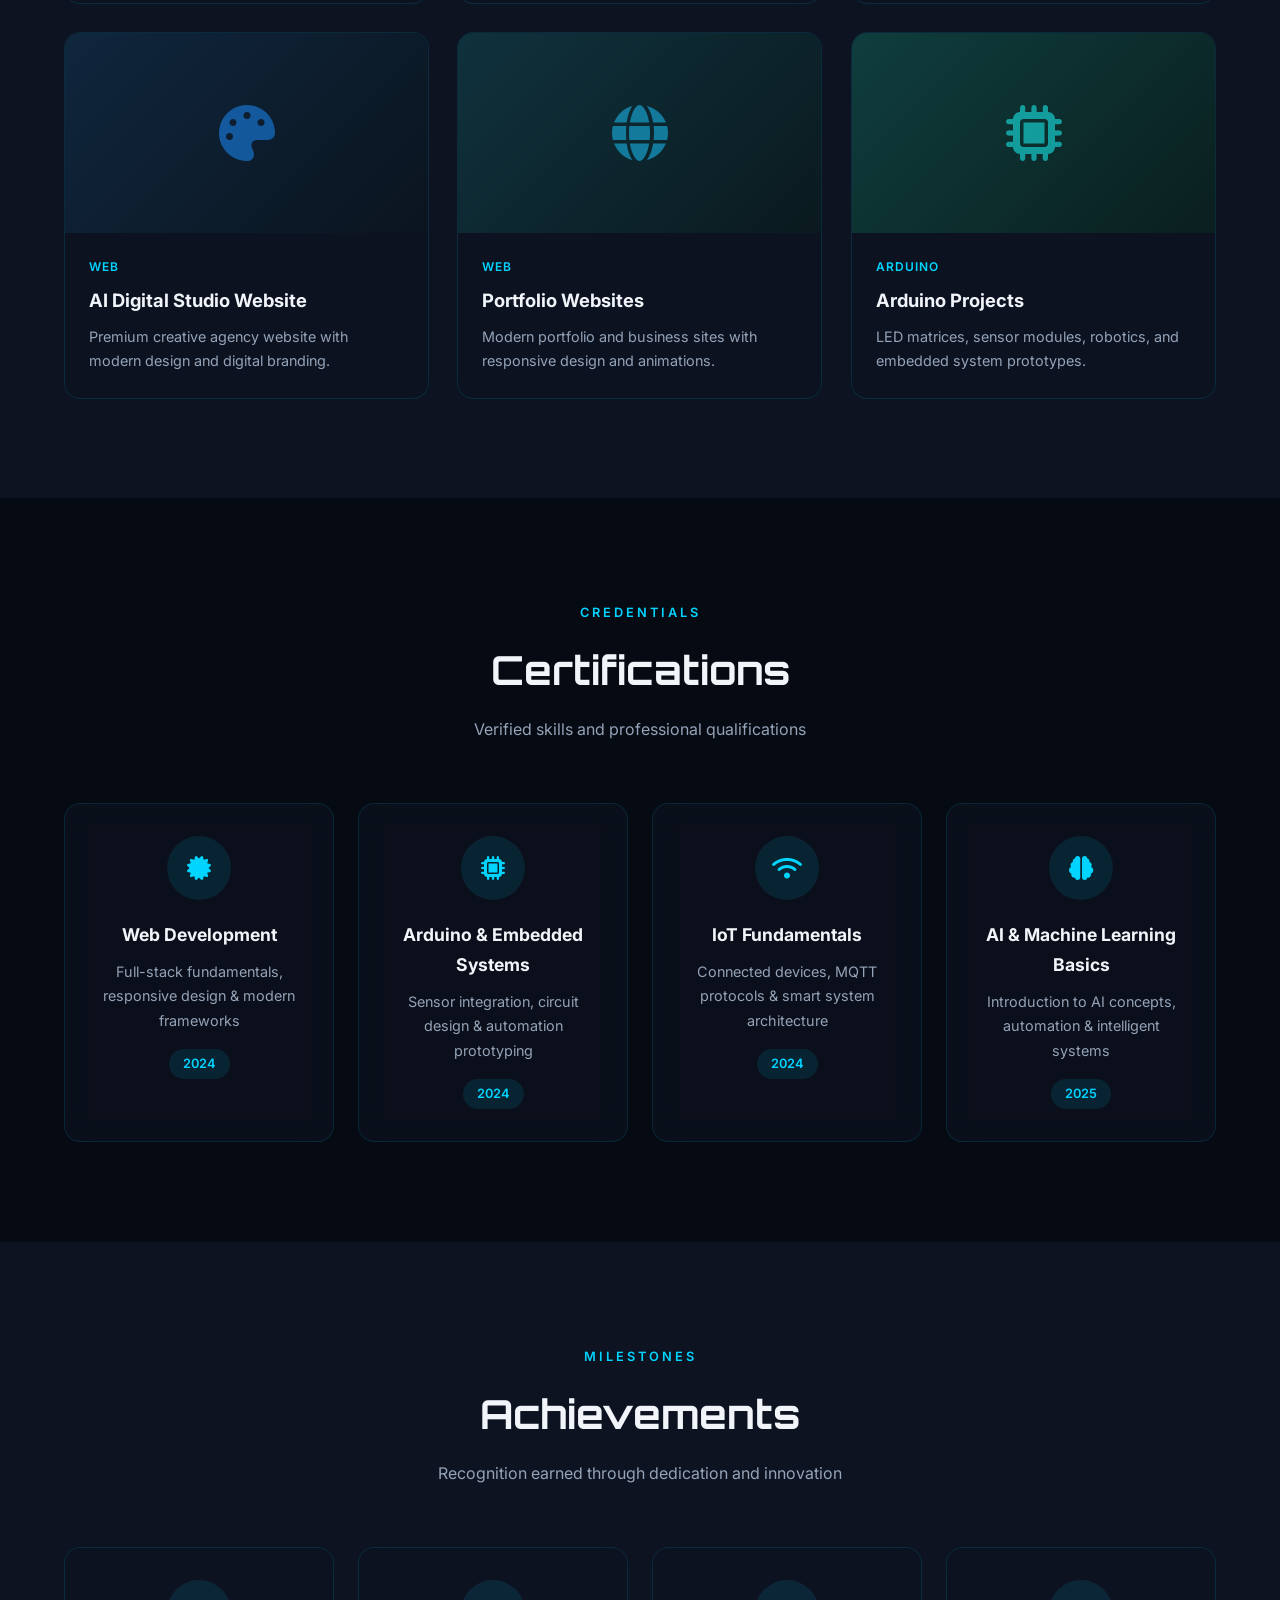
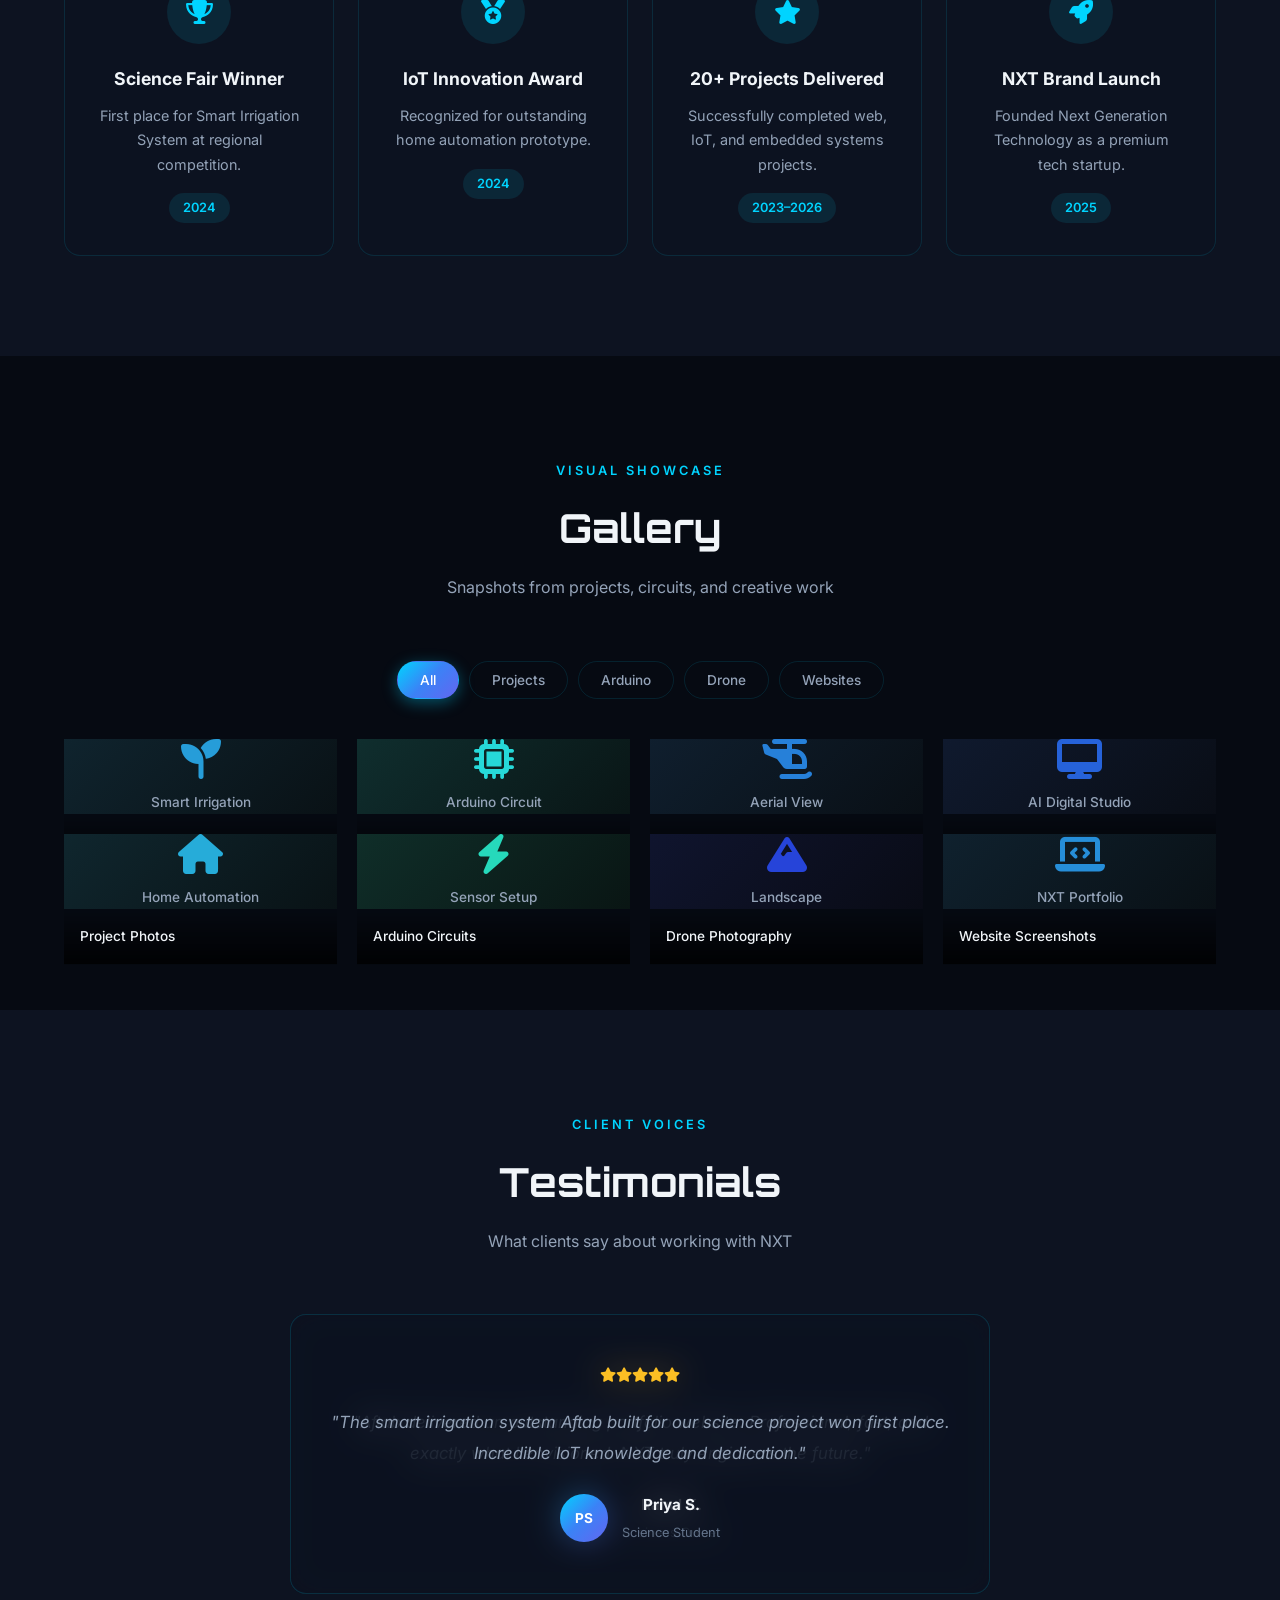
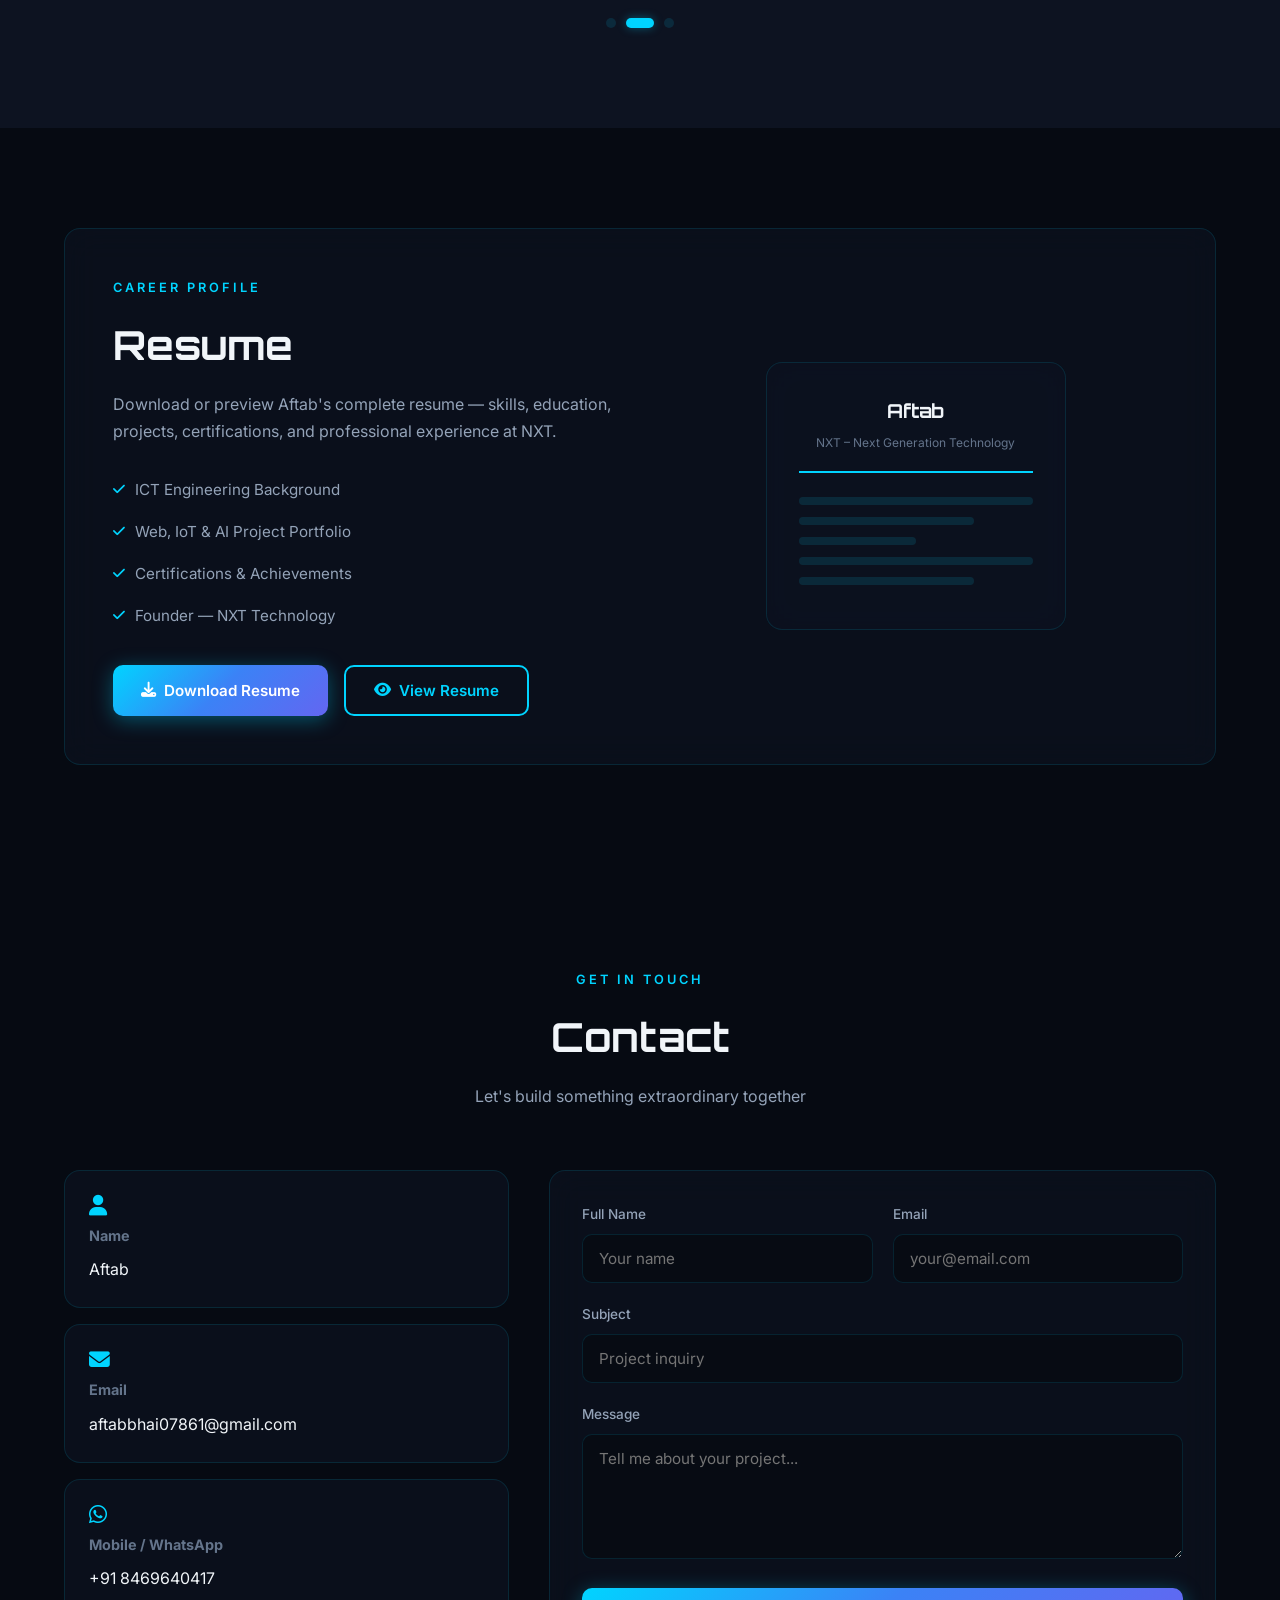
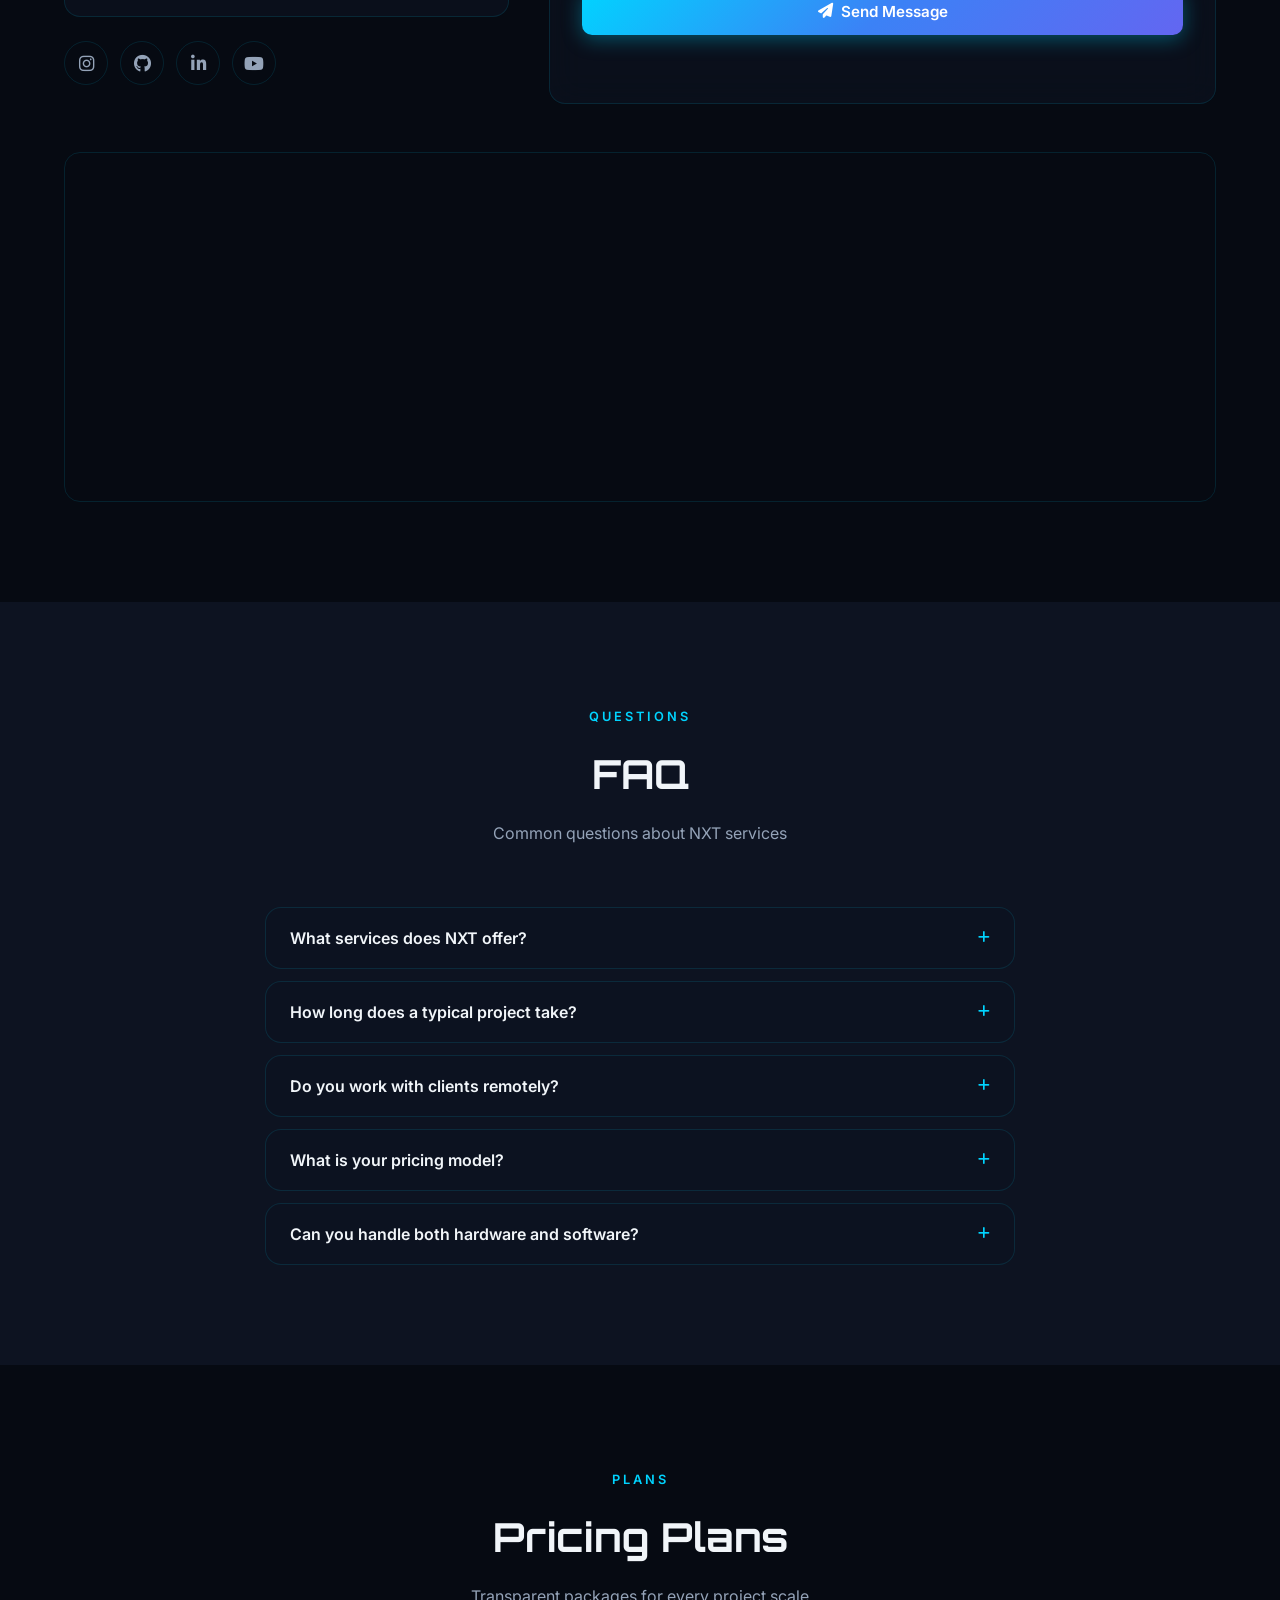
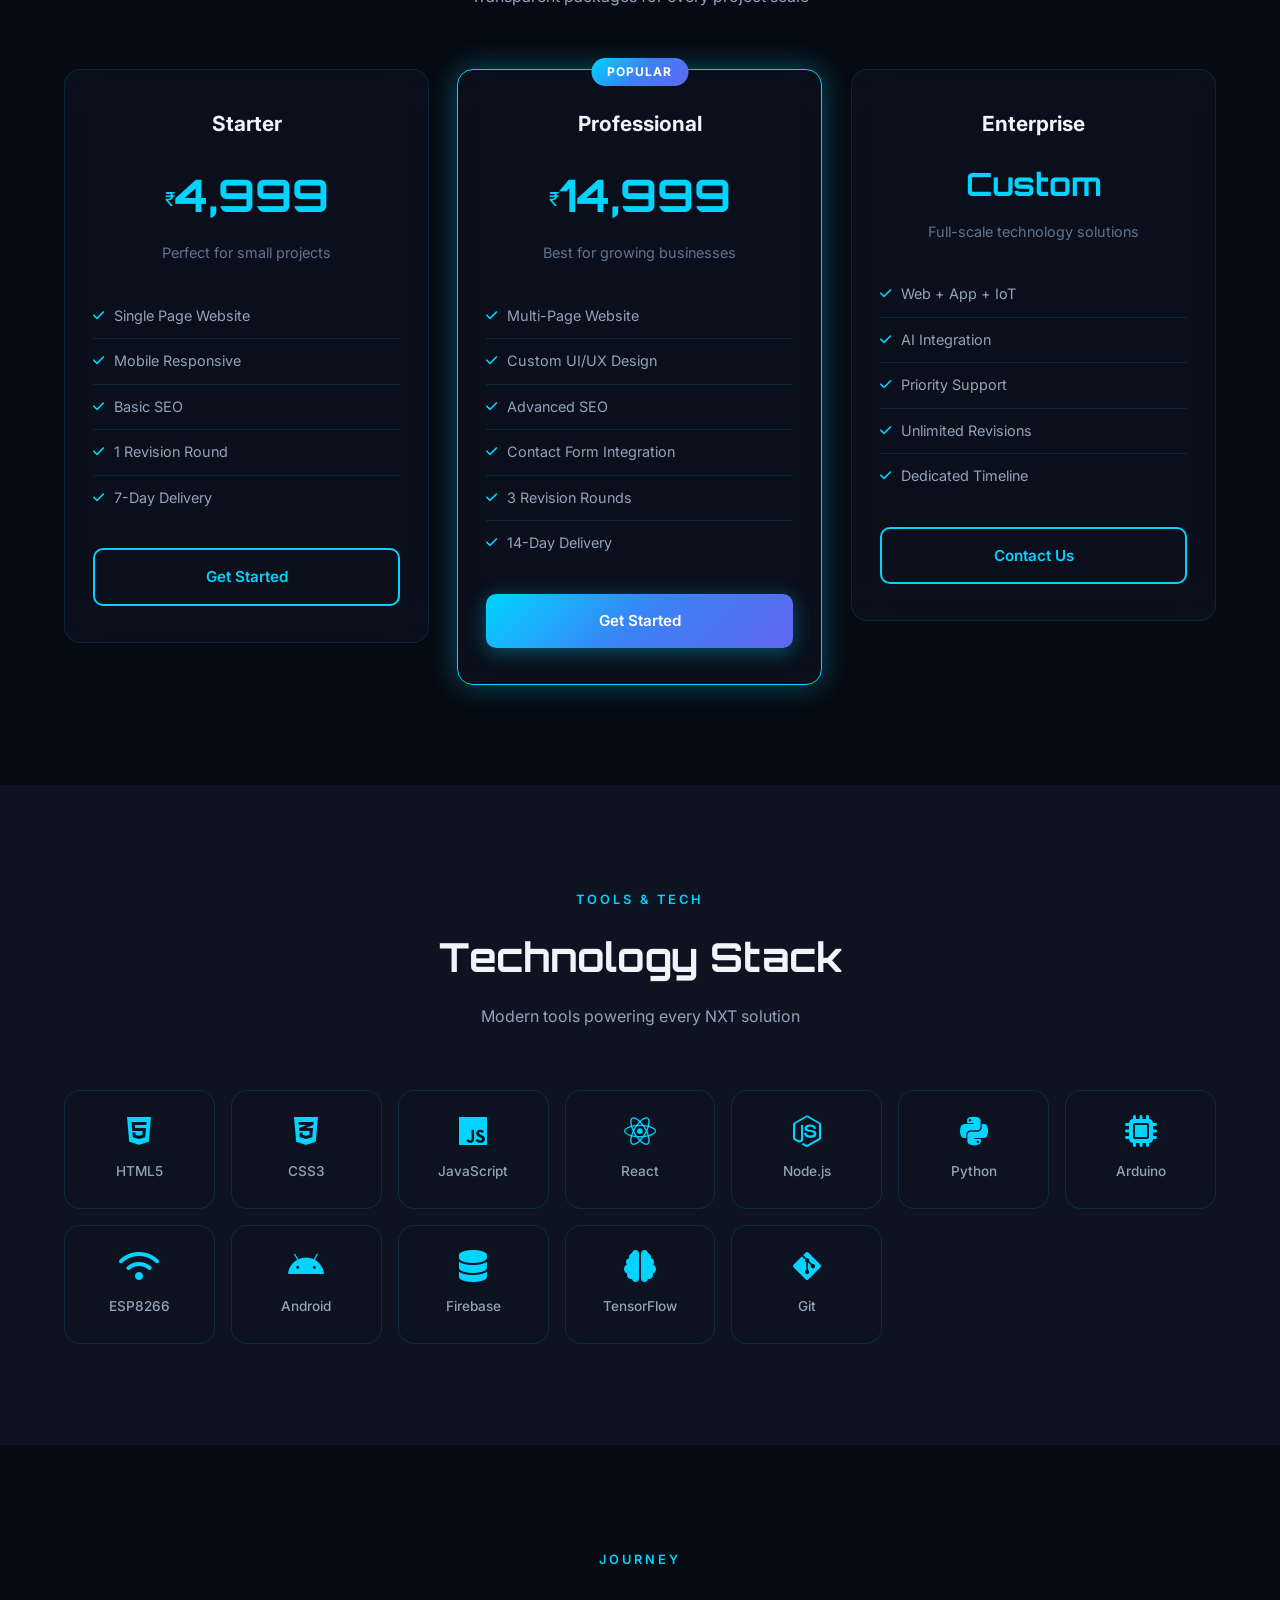
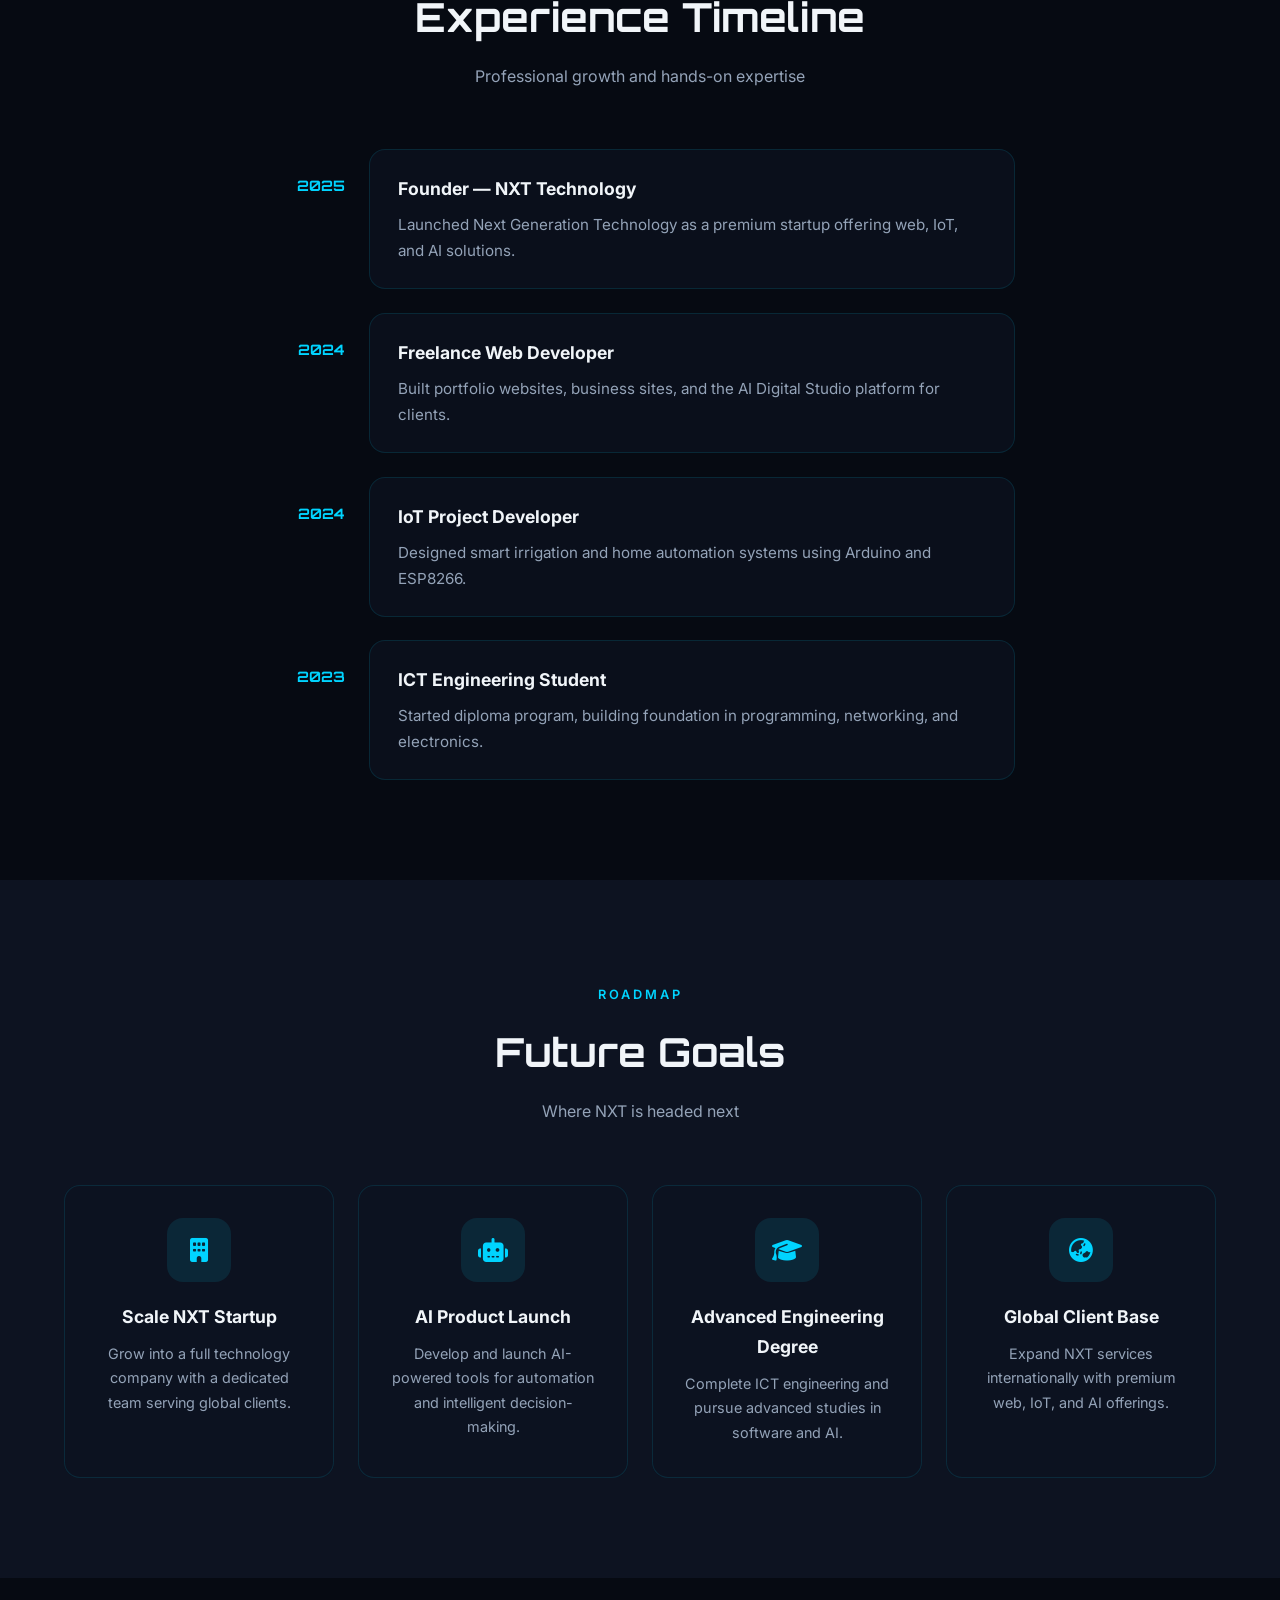
==== commit ee125595: "index.html" ====
--- a/index.html
+++ b/index.html
@@ -1,16 +1,14 @@
 <!DOCTYPE html>
 <html lang="en">
 <head>   
-  <!-- Google tag (gtag.js) -->
-<script async src="https://www.googletagmanager.com/gtag/js?id=G-DLF42ZZN7F"></script>
-<script>
-  window.dataLayer = window.dataLayer || [];
-  function gtag(){dataLayer.push(arguments);}
-  gtag('js', new Date());
-
-  gtag('config', 'G-DLF42ZZN7F');
-</script>
-  <!-- SEO -->
+ <!-- Google Tag Manager -->
+<script>(function(w,d,s,l,i){w[l]=w[l]||[];w[l].push({'gtm.start':
+new Date().getTime(),event:'gtm.js'});var f=d.getElementsByTagName(s)[0],
+j=d.createElement(s),dl=l!='dataLayer'?'&l='+l:'';j.async=true;j.src=
+'https://www.googletagmanager.com/gtm.js?id='+i+dl;f.parentNode.insertBefore(j,f);
+})(window,document,'script','dataLayer','GTM-N7JXD3HZ');</script>
+<!-- End Google Tag Manager -->
+ <!-- SEO -->
 <link rel="canonical" href="https://nxttechnology.vercel.app/">
 
 <meta property="og:title" content="NXT – Next Generation Technology">
@@ -803,6 +801,10 @@
 
   <script src="script.js" defer></script>
 </body>
+  <!-- Google Tag Manager (noscript) -->
+<noscript><iframe src="https://www.googletagmanager.com/ns.html?id=GTM-N7JXD3HZ"
+height="0" width="0" style="display:none;visibility:hidden"></iframe></noscript>
+<!-- End Google Tag Manager (noscript) -->
   <script>
 window.onload = function () {
   setTimeout(() => {
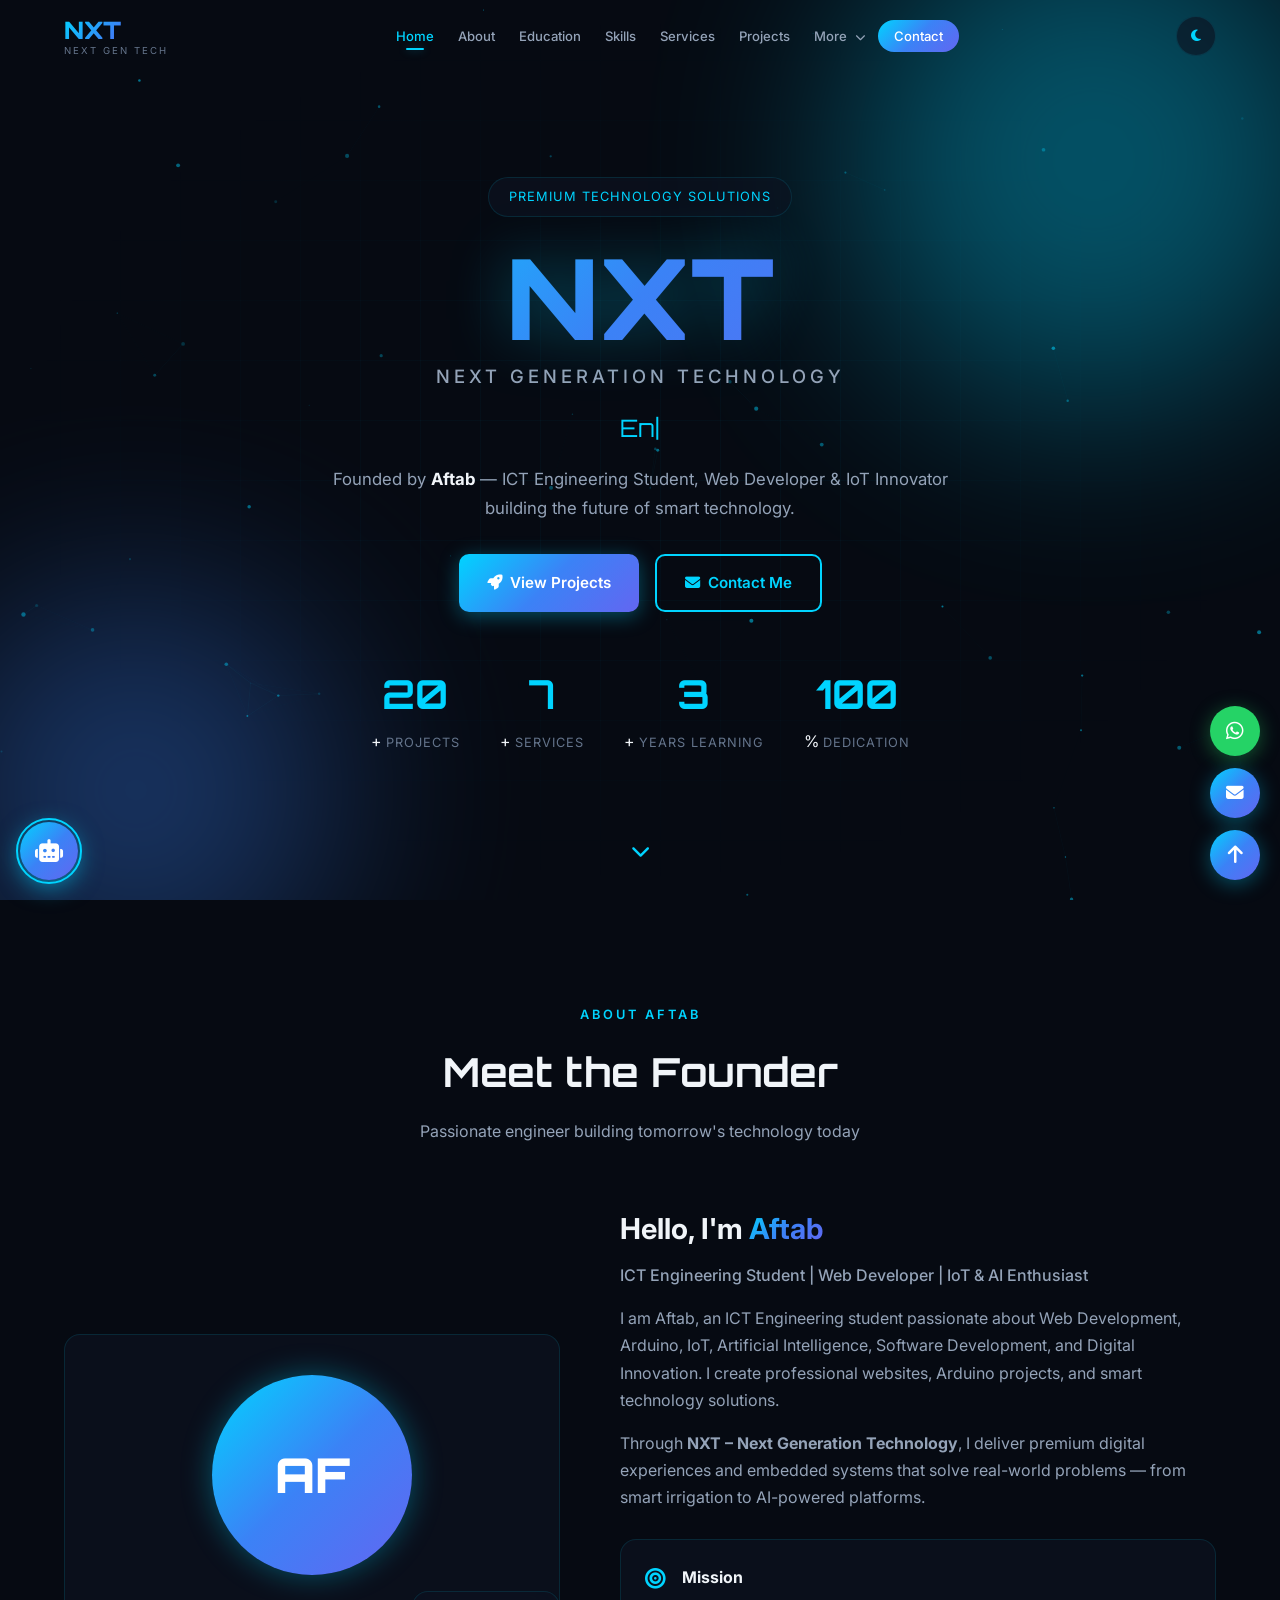
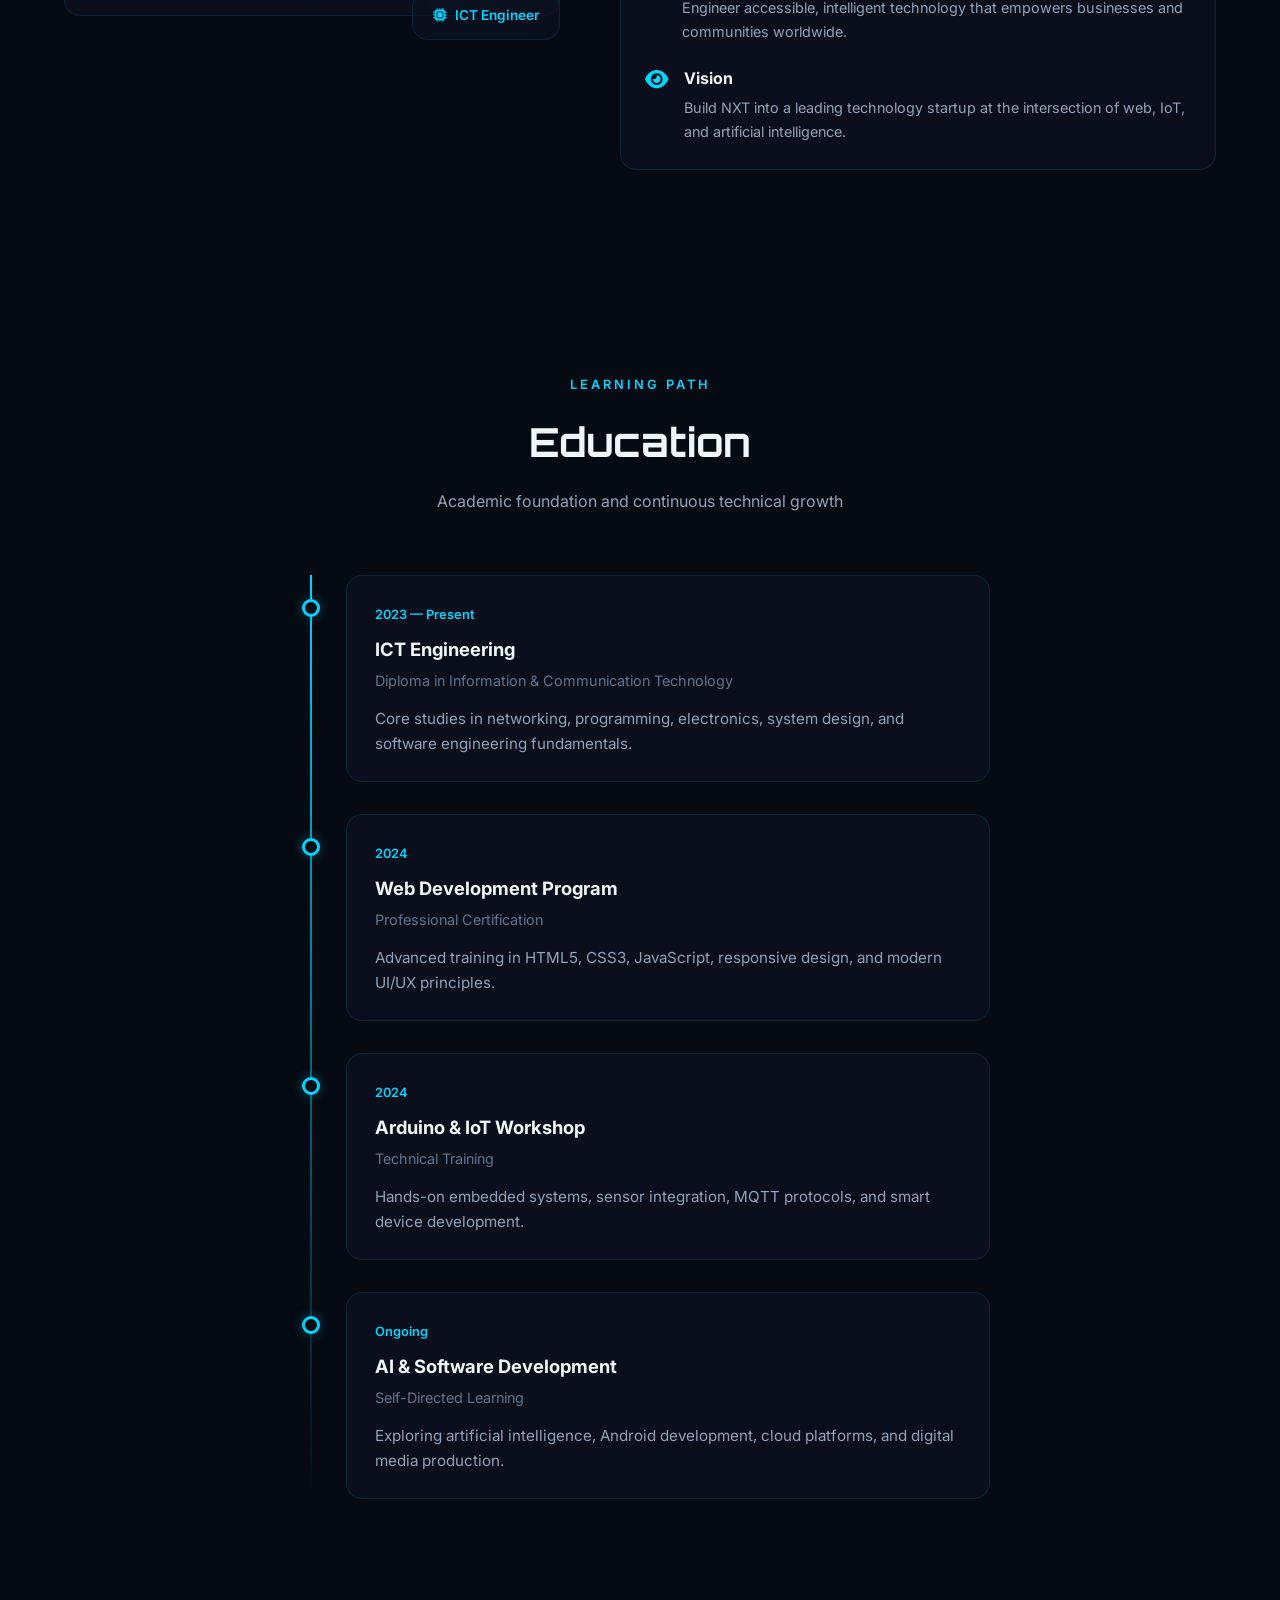
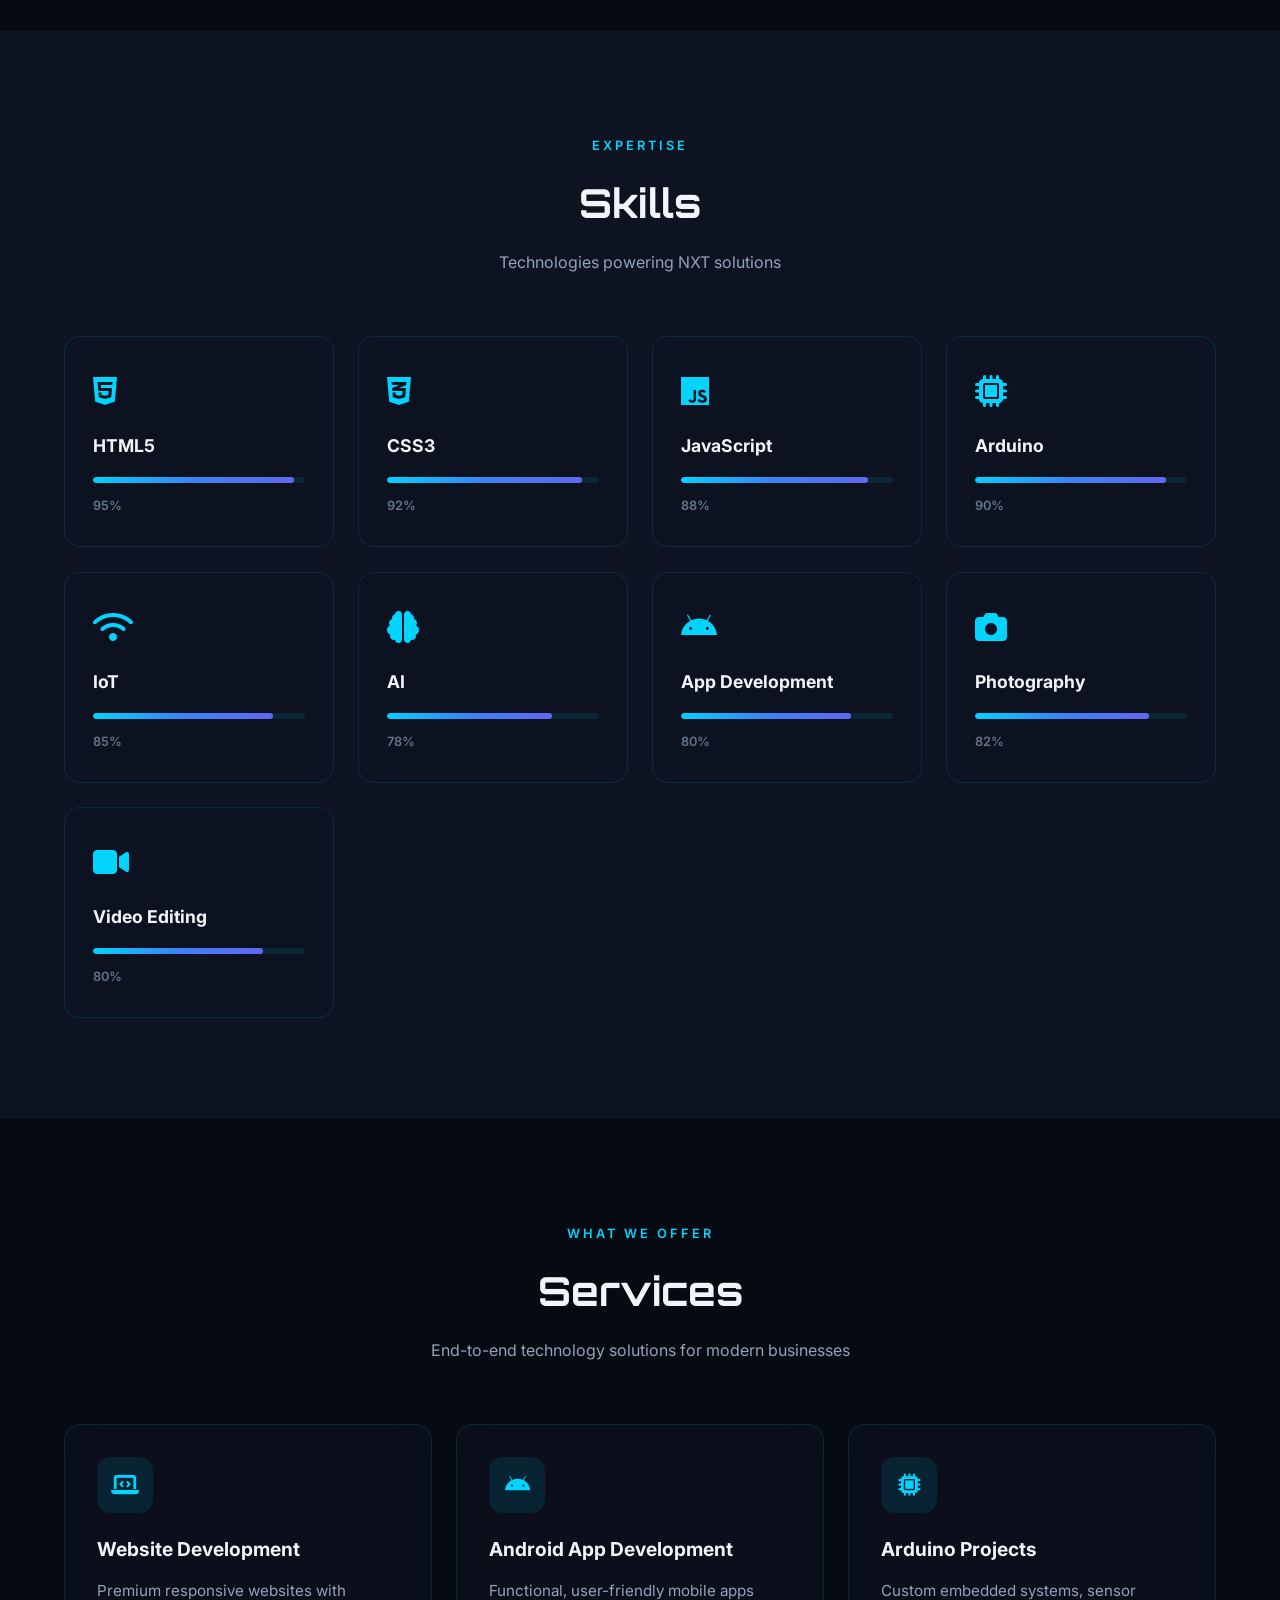
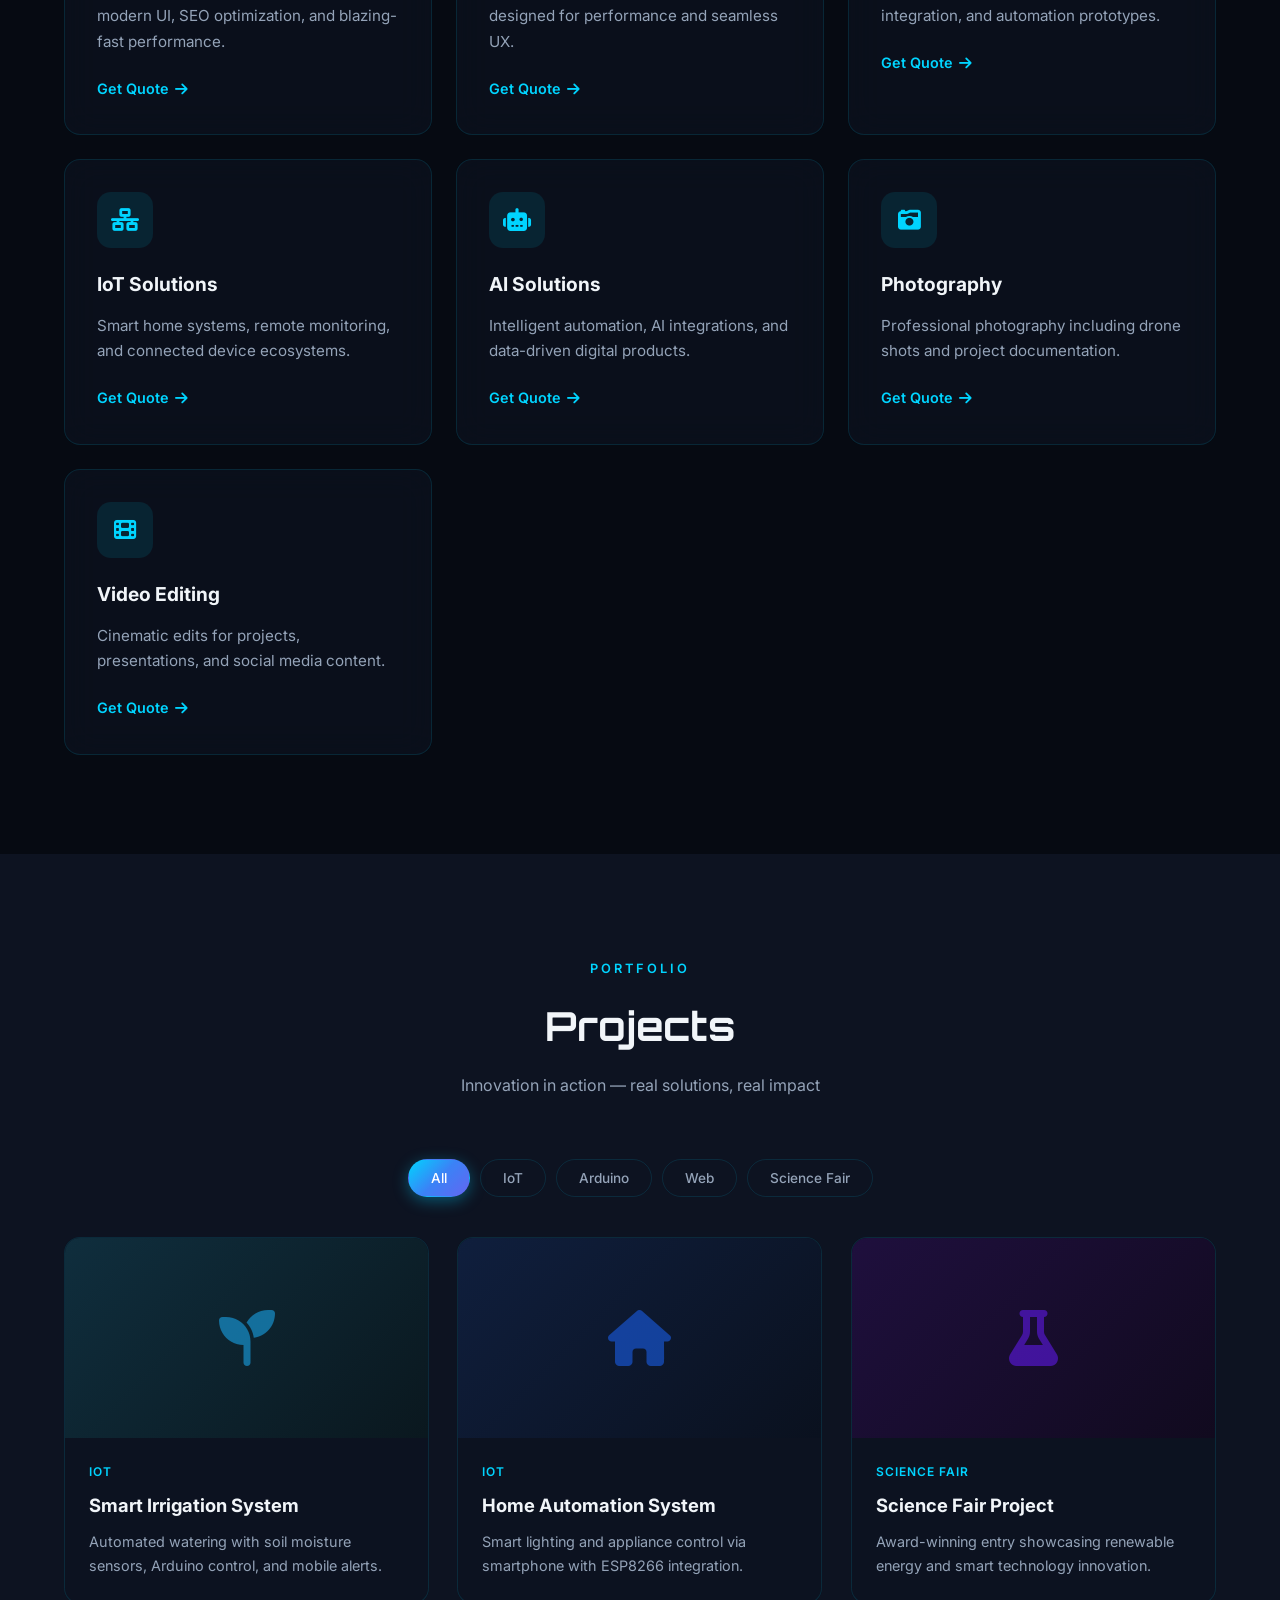
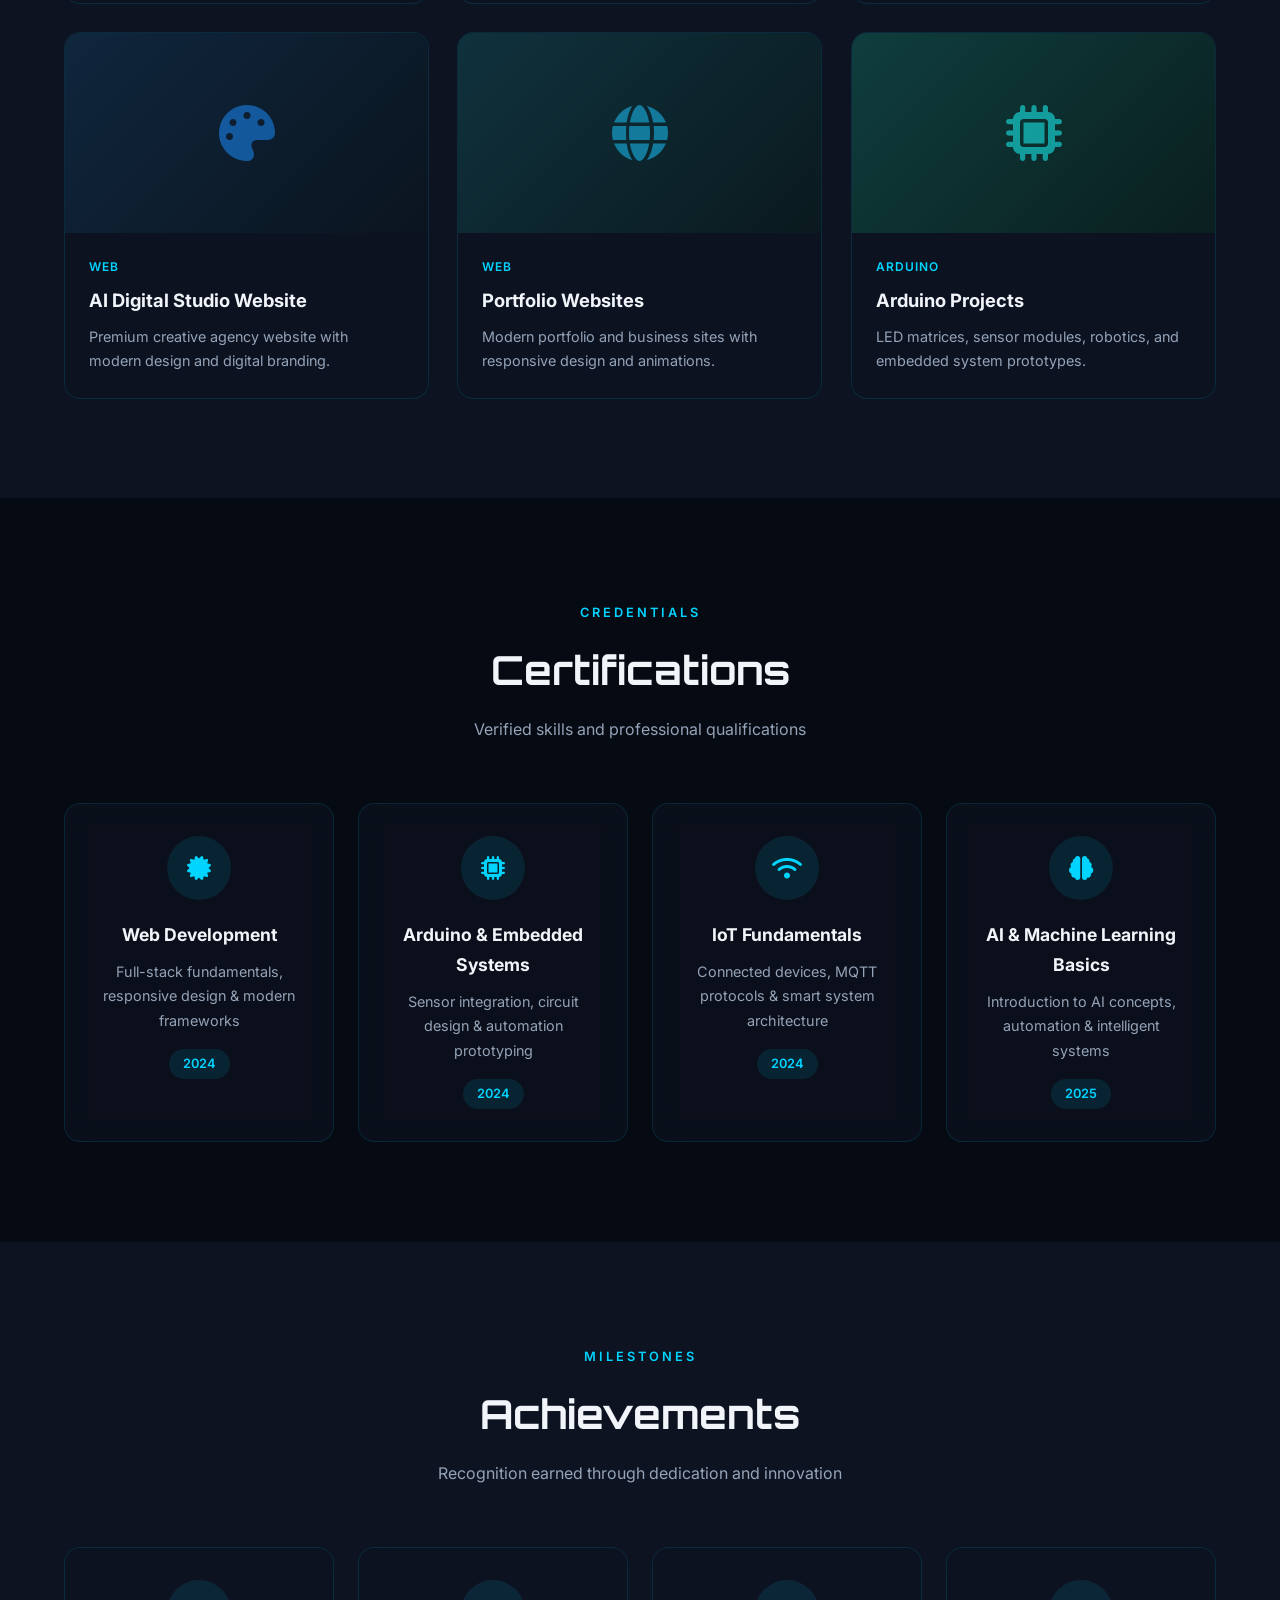
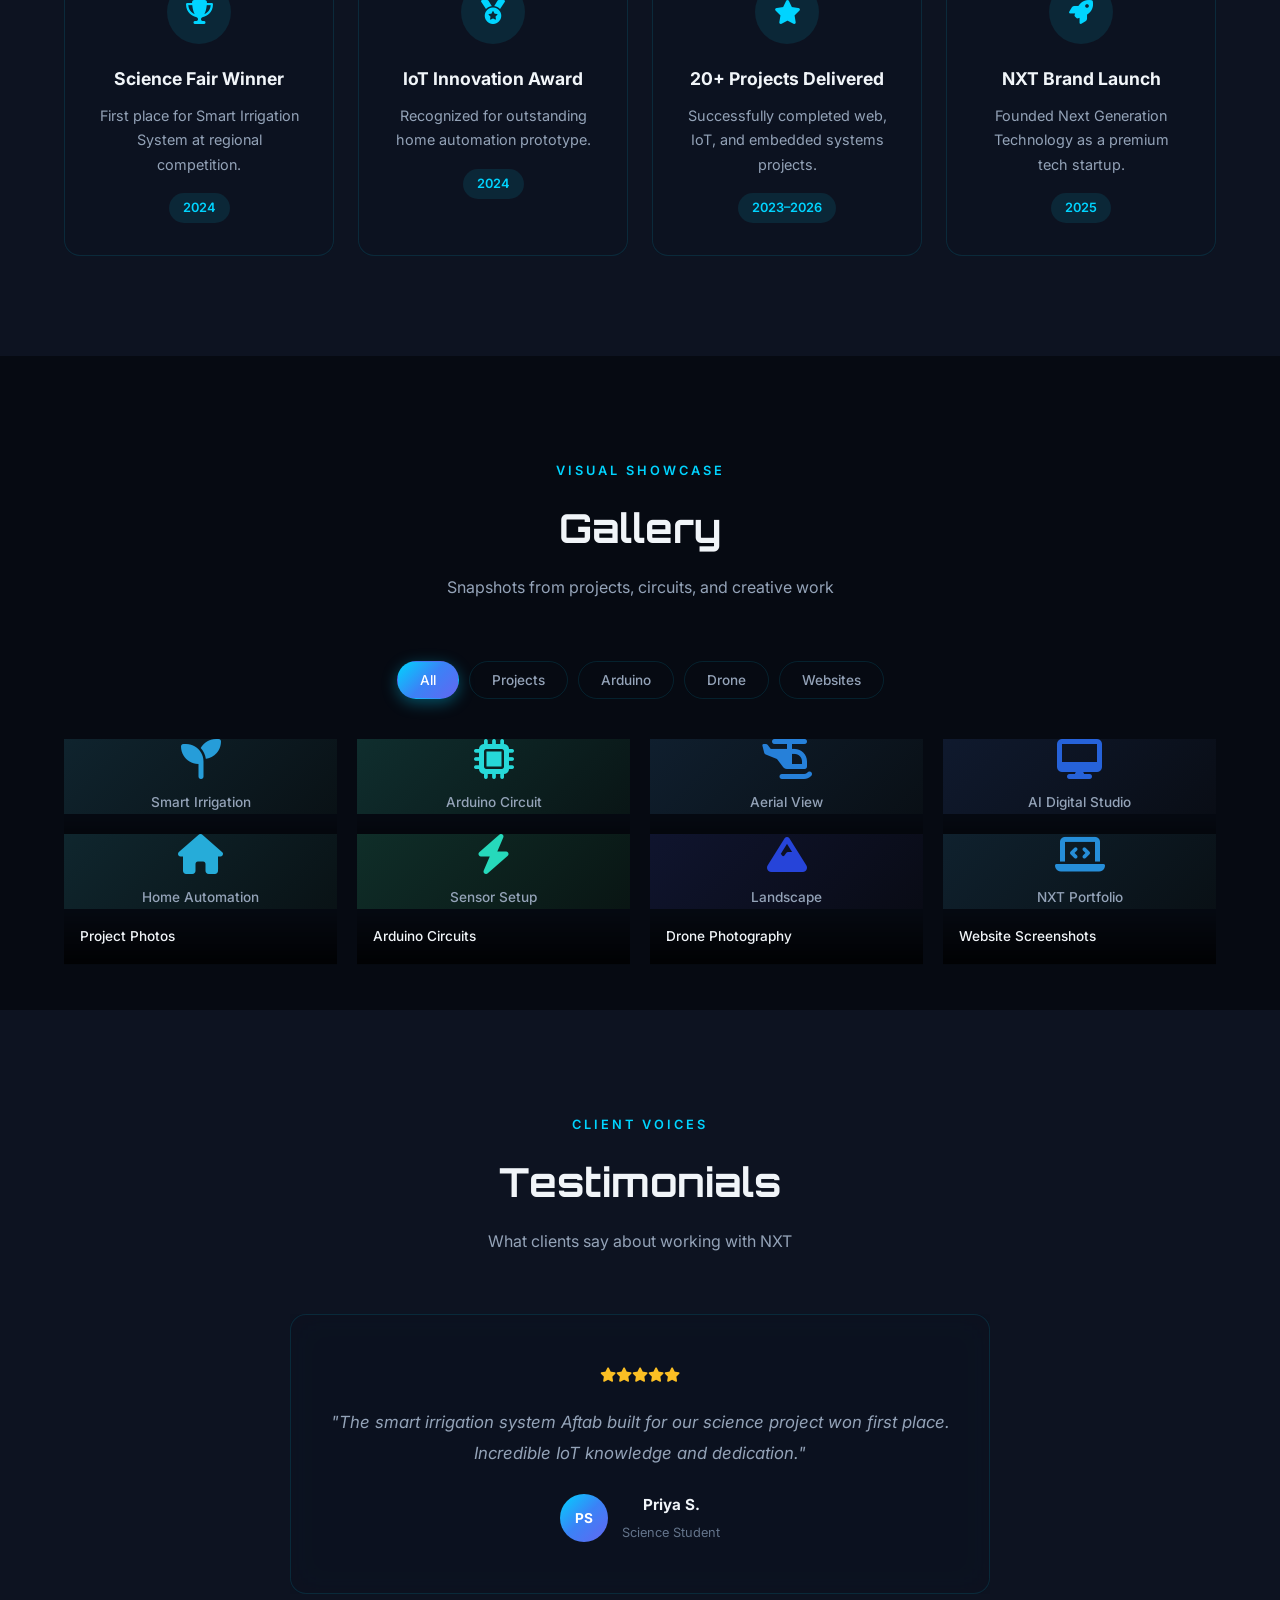
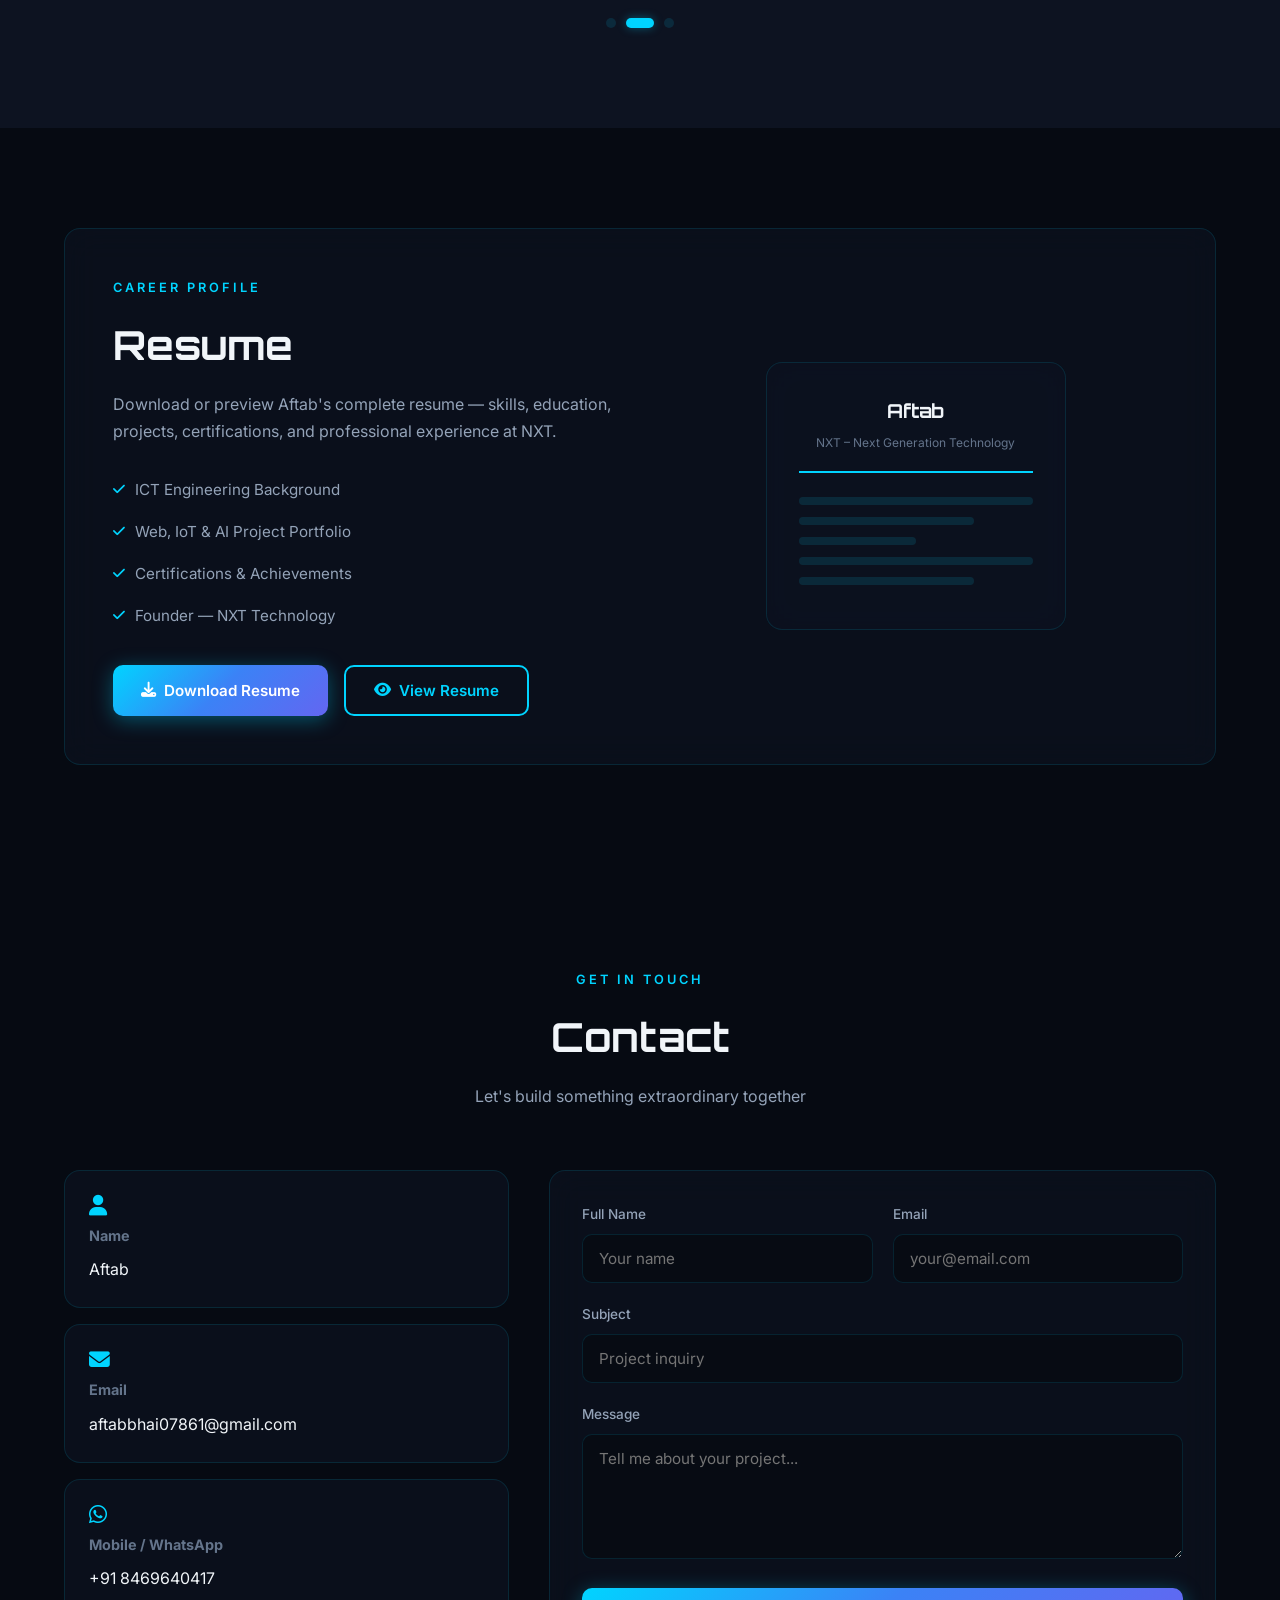
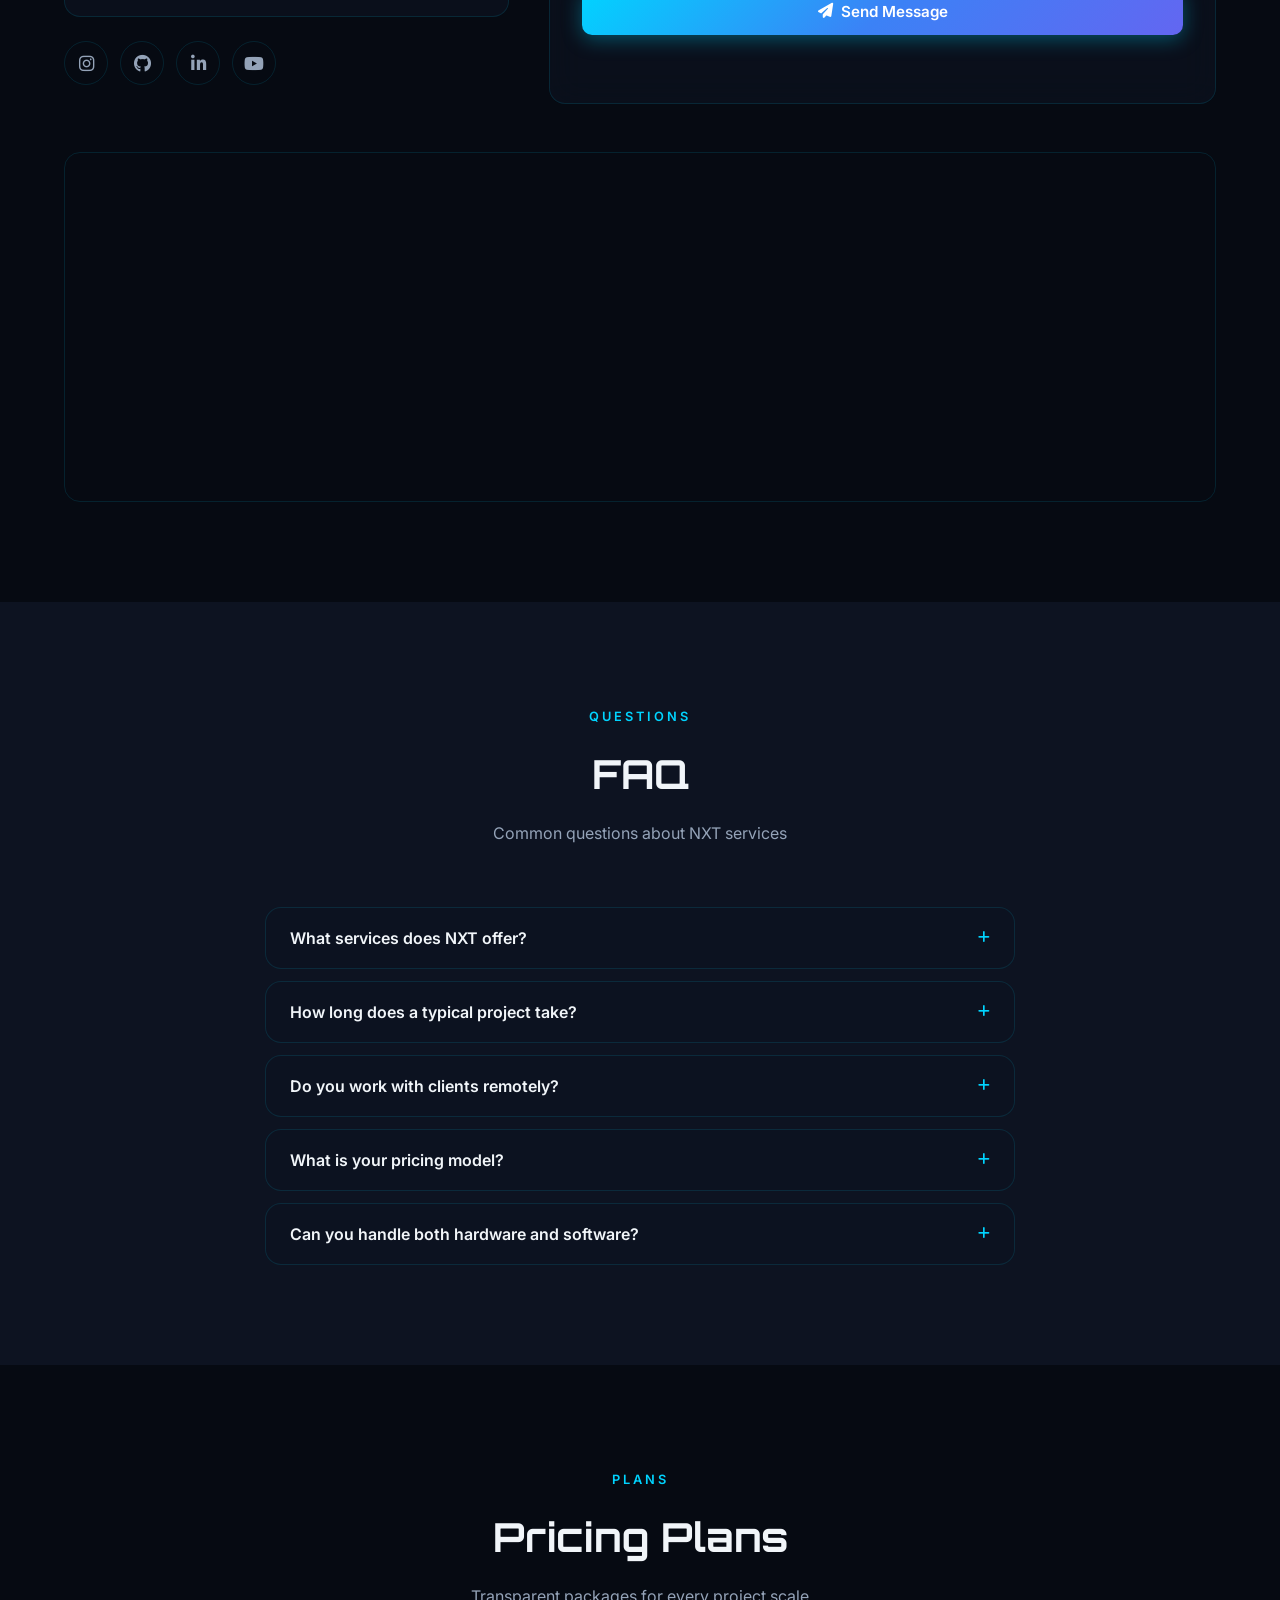
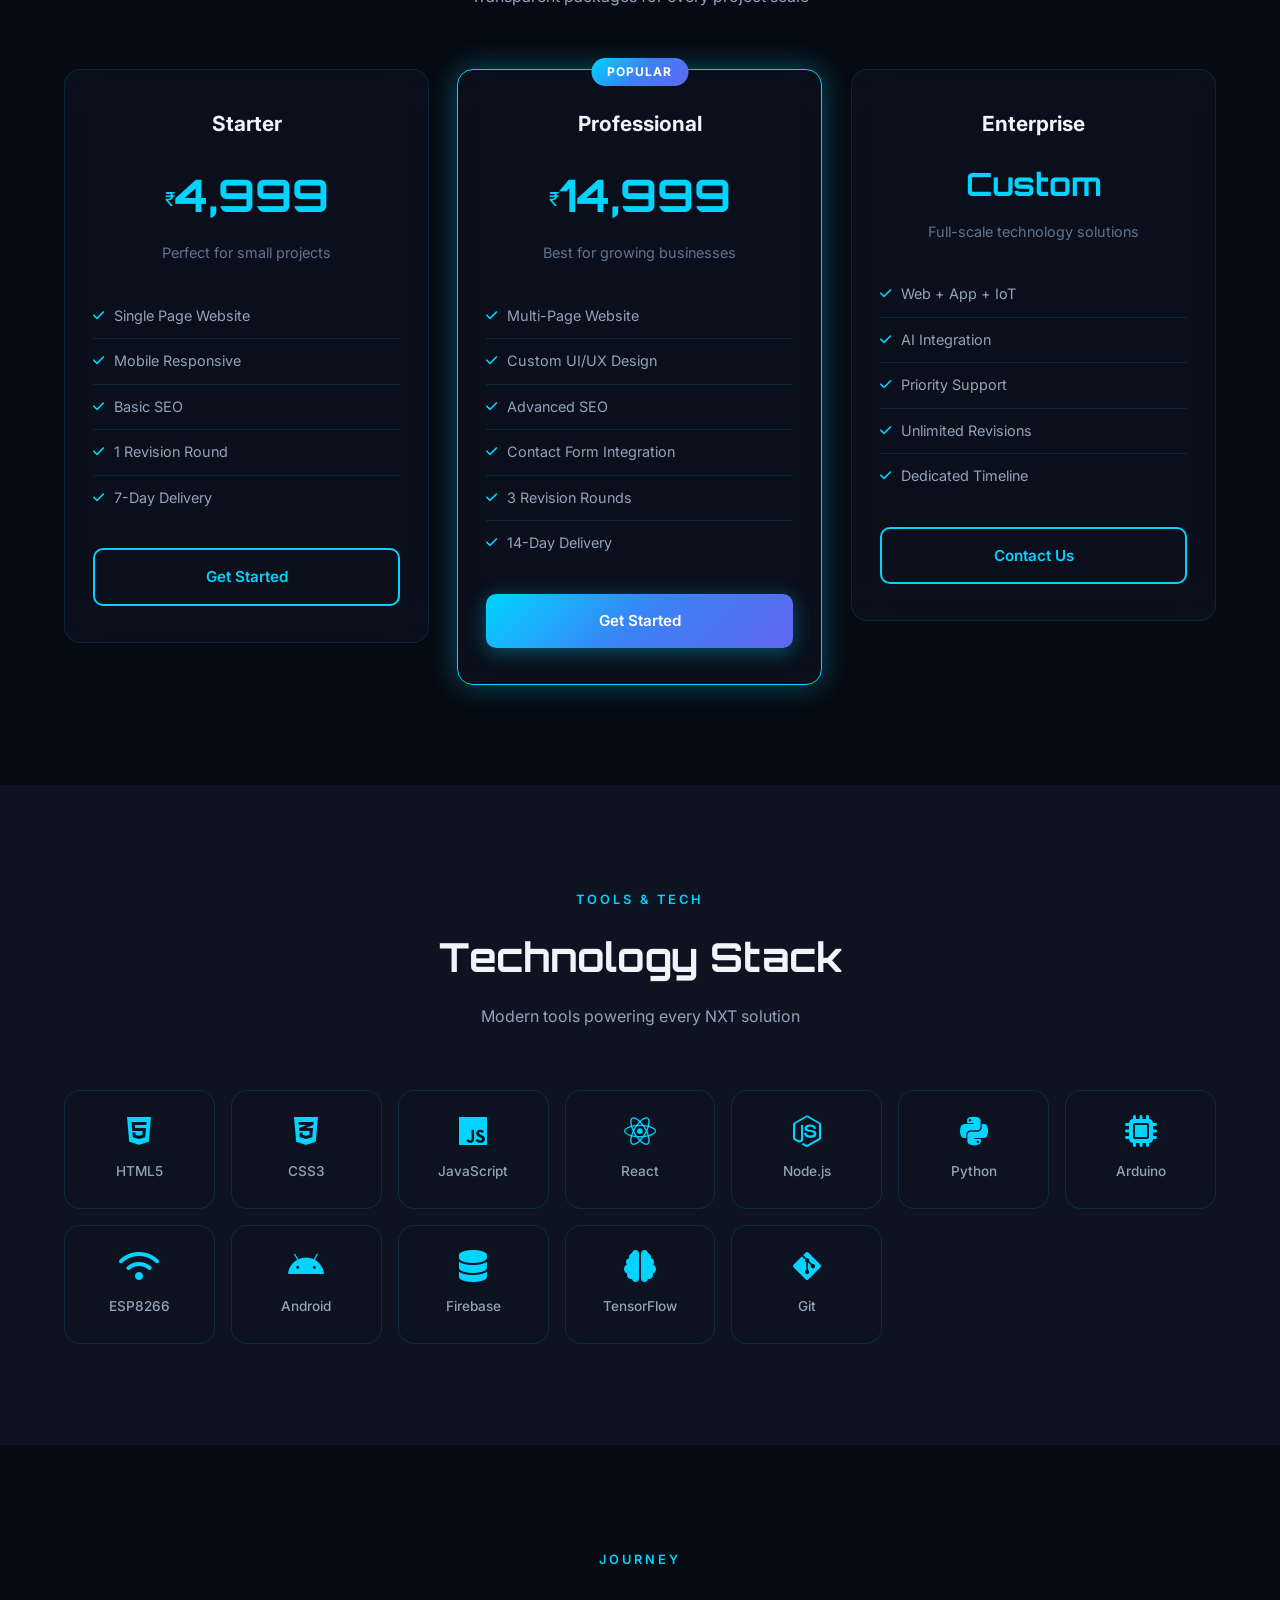
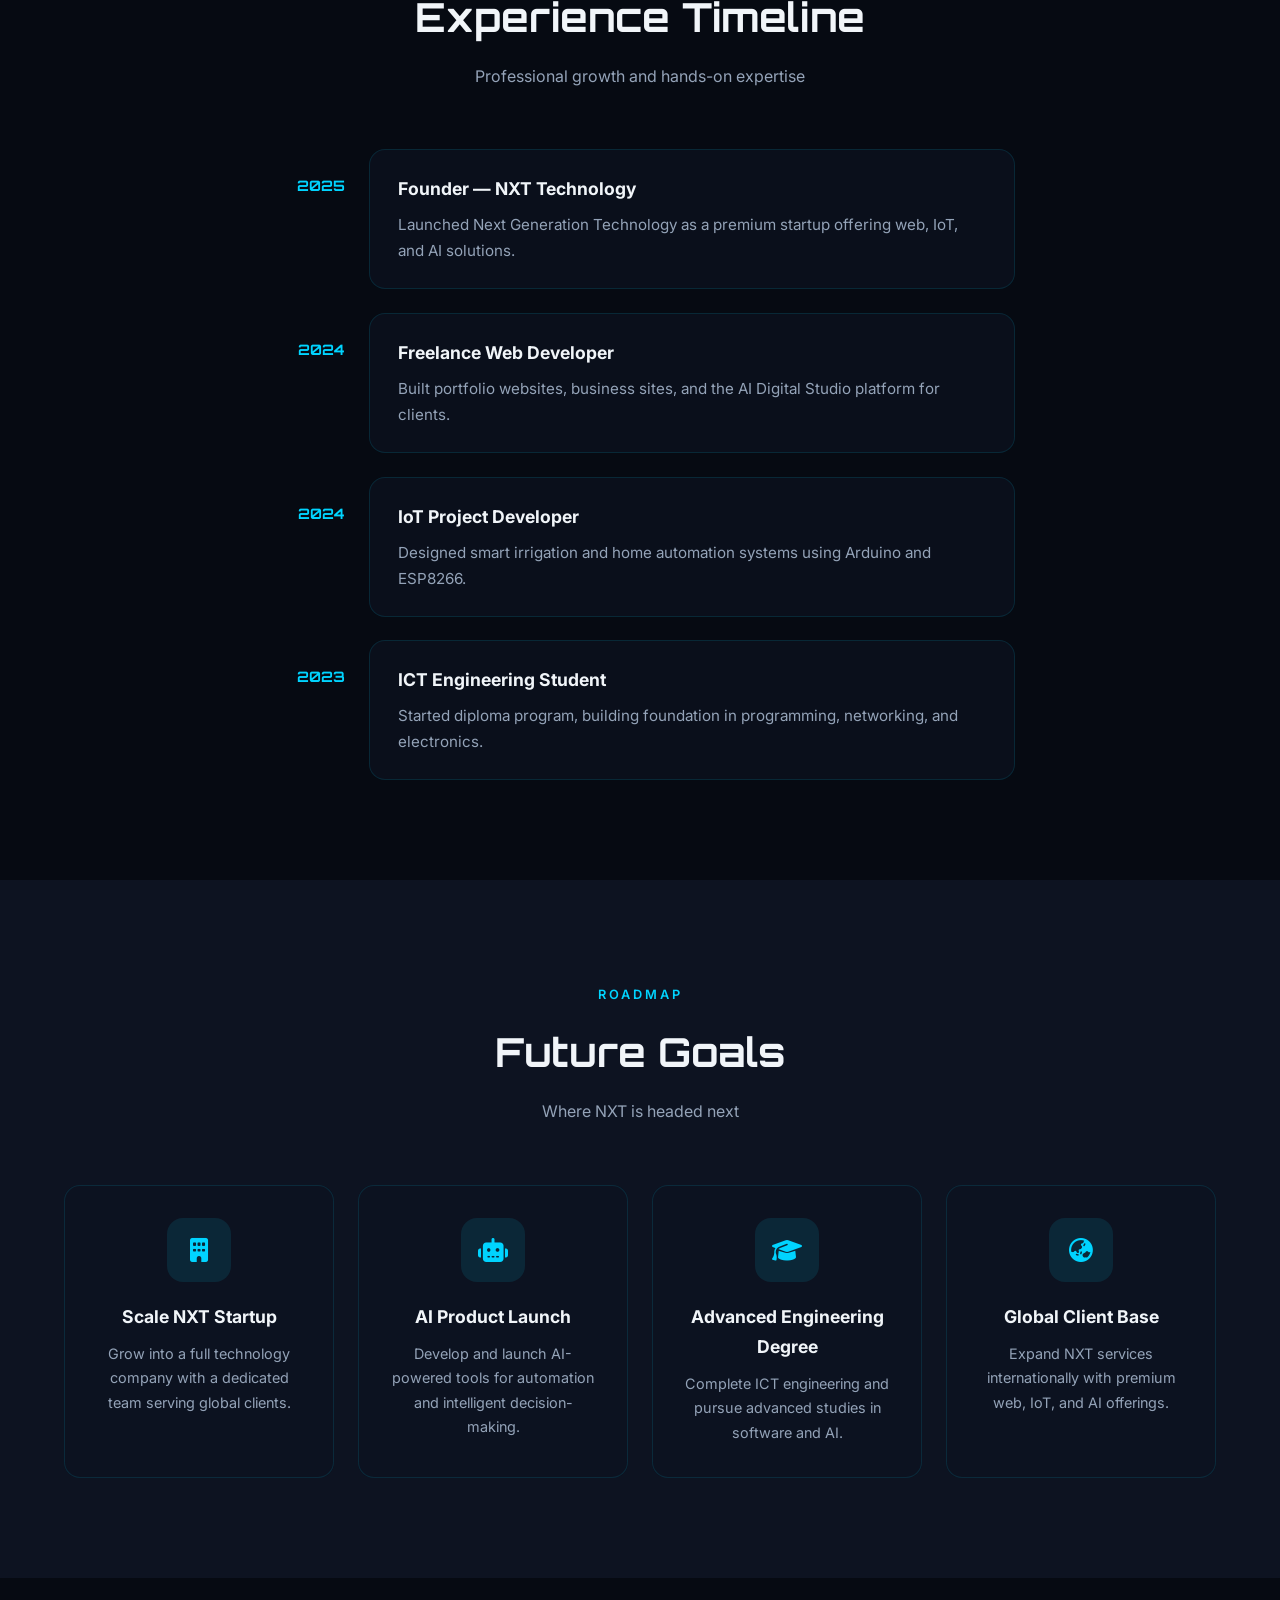
==== commit 0118fc29: "index.html" ====
--- a/index.html
+++ b/index.html
@@ -1,12 +1,15 @@
 <!DOCTYPE html>
 <html lang="en">
 <head>   
- <!-- Google Tag Manager -->
-<script>(function(w,d,s,l,i){w[l]=w[l]||[];w[l].push({'gtm.start':
-new Date().getTime(),event:'gtm.js'});var f=d.getElementsByTagName(s)[0],
-j=d.createElement(s),dl=l!='dataLayer'?'&l='+l:'';j.async=true;j.src=
-'https://www.googletagmanager.com/gtm.js?id='+i+dl;f.parentNode.insertBefore(j,f);
-})(window,document,'script','dataLayer','GTM-N7JXD3HZ');</script>
+<!-- Google tag (gtag.js) -->
+<script async src="https://www.googletagmanager.com/gtag/js?id=G-LBJNFYB38T"></script>
+<script>
+  window.dataLayer = window.dataLayer || [];
+  function gtag(){dataLayer.push(arguments);}
+  gtag('js', new Date());
+
+  gtag('config', 'G-LBJNFYB38T');
+</script>
 <!-- End Google Tag Manager -->
  <!-- SEO -->
 <link rel="canonical" href="https://nxttechnology.vercel.app/">
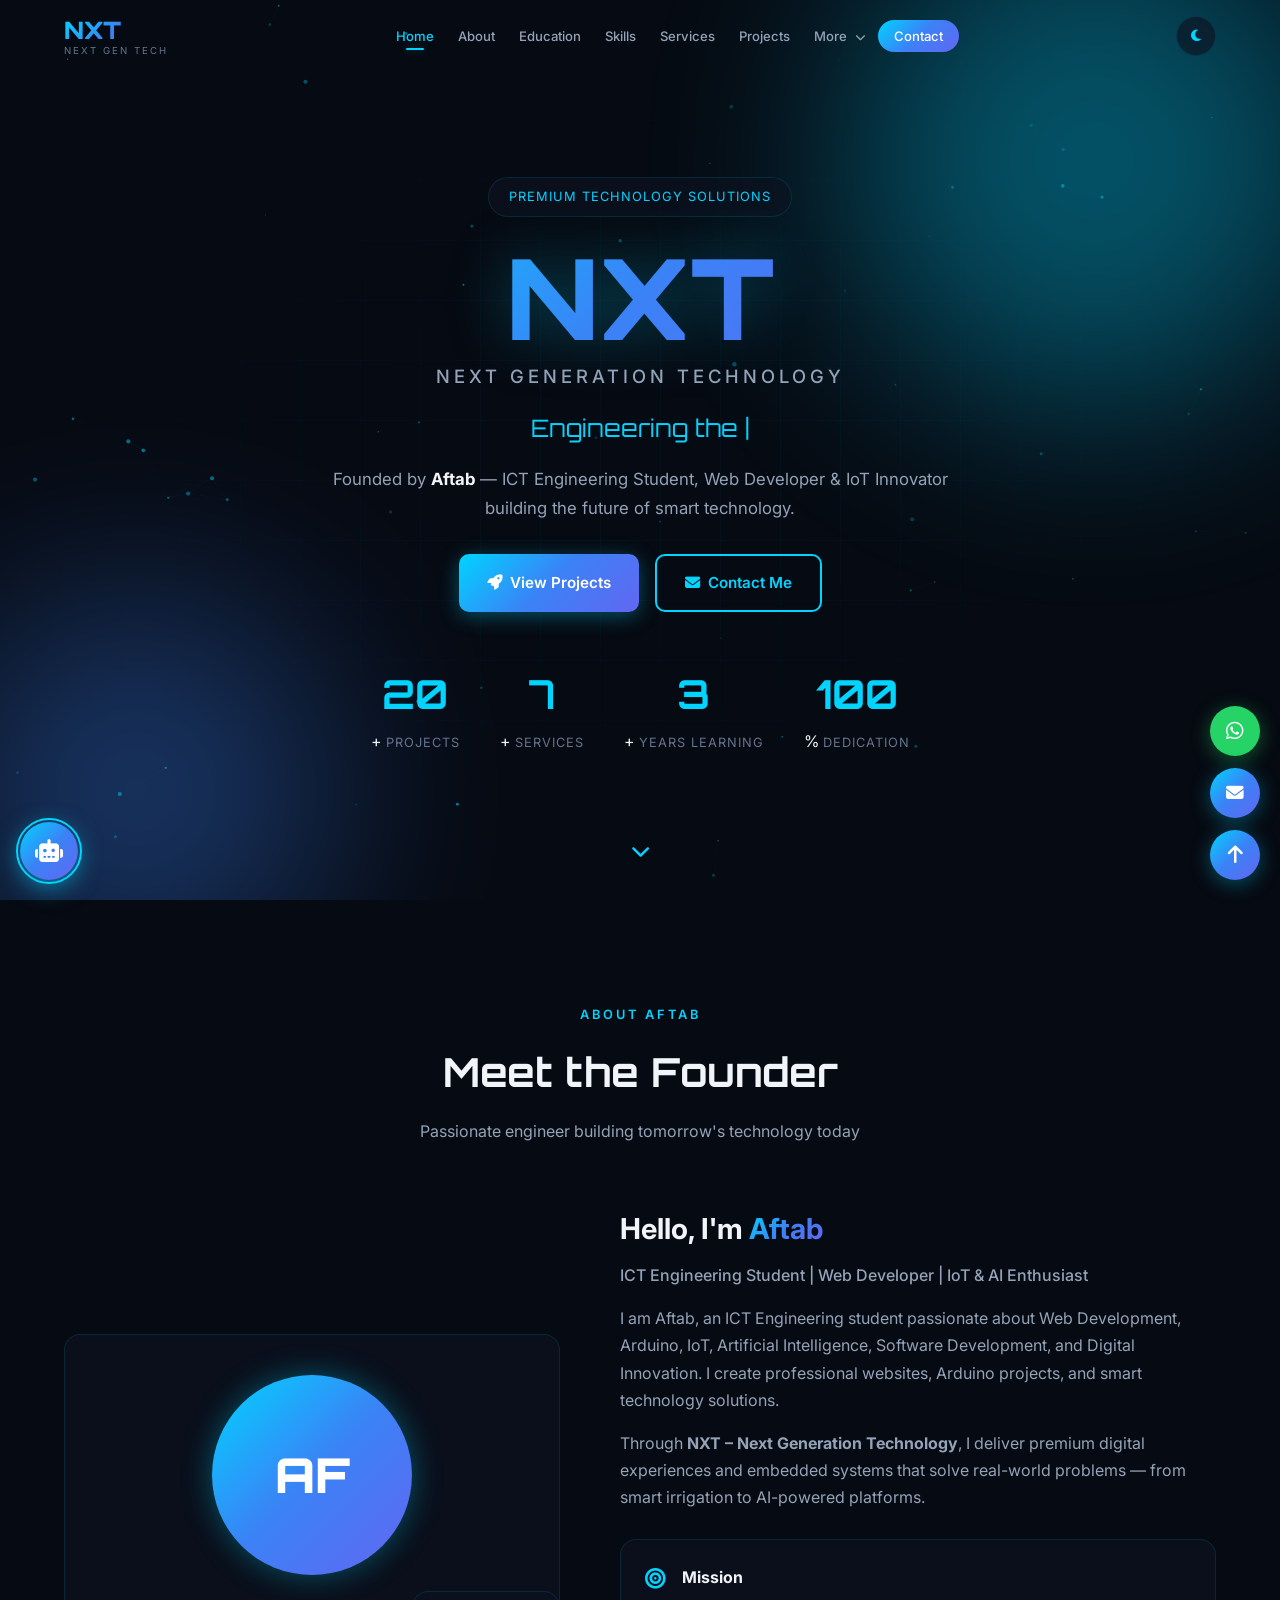
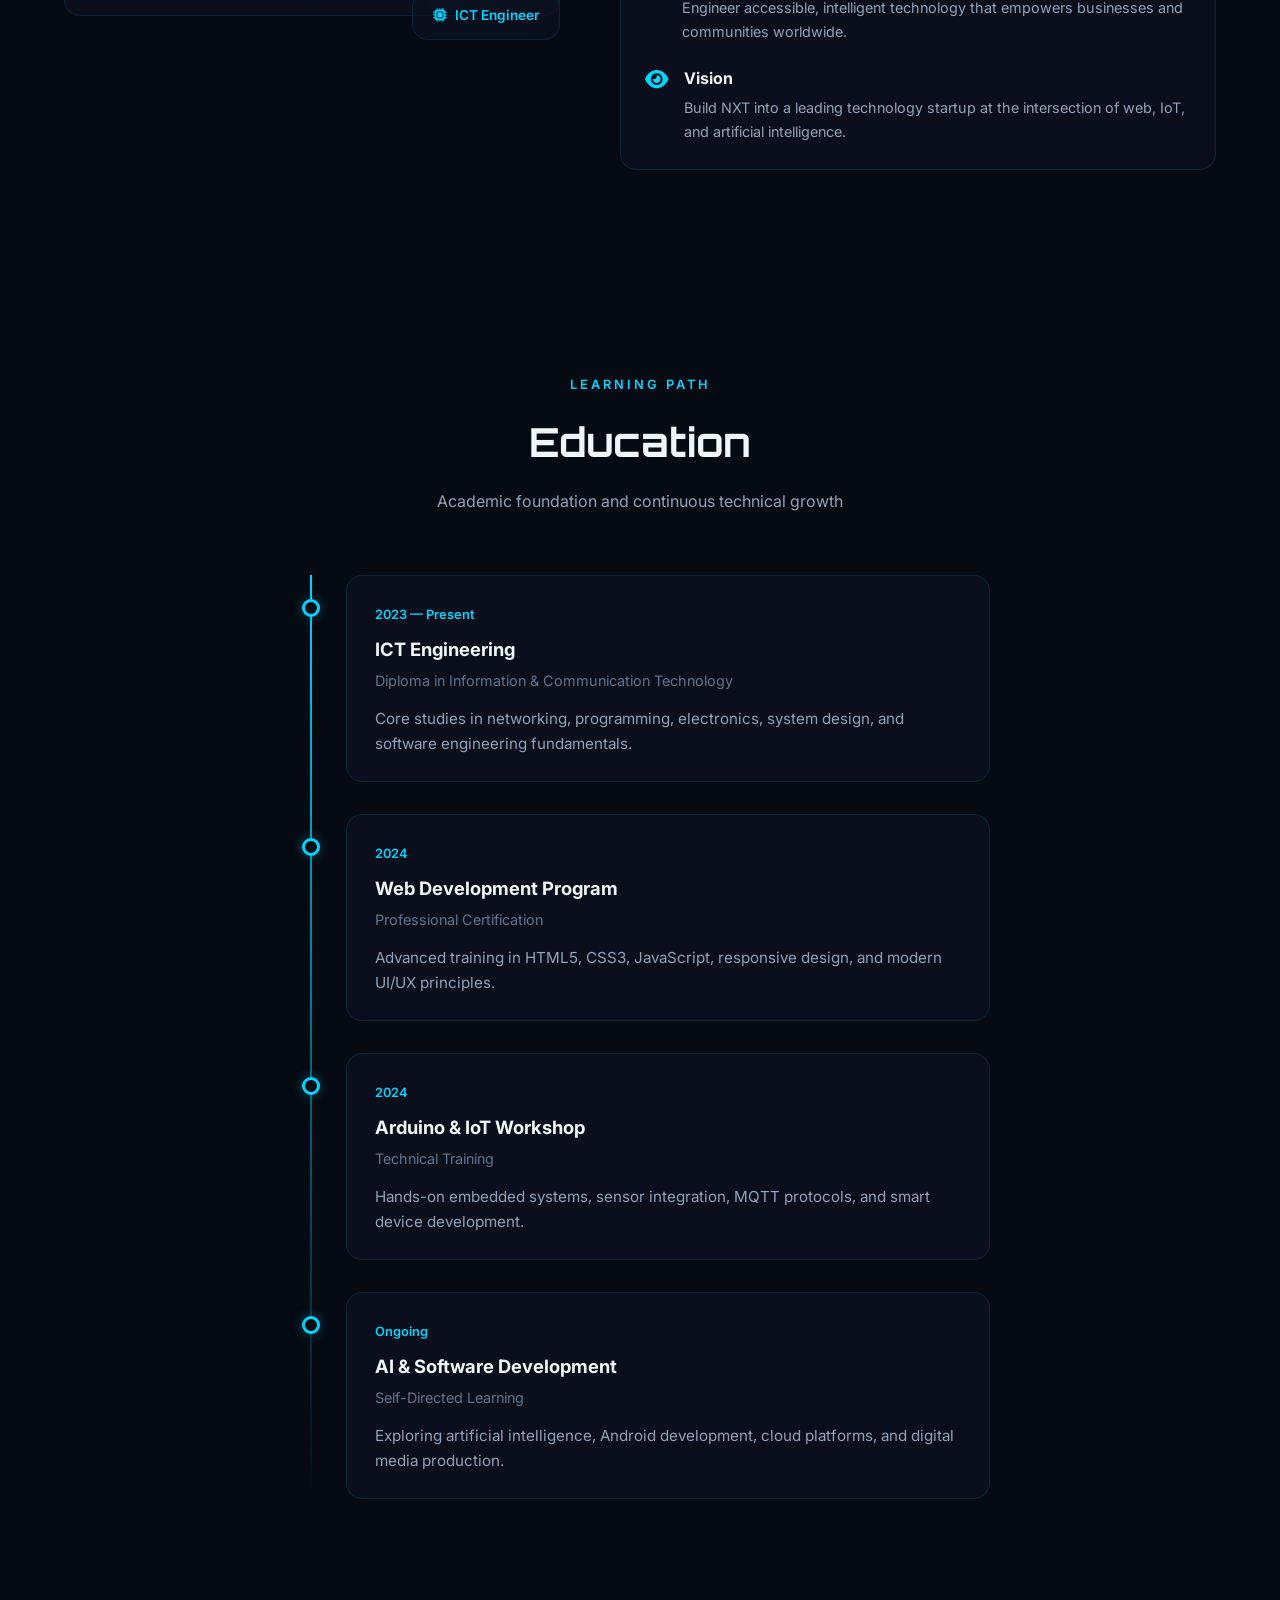
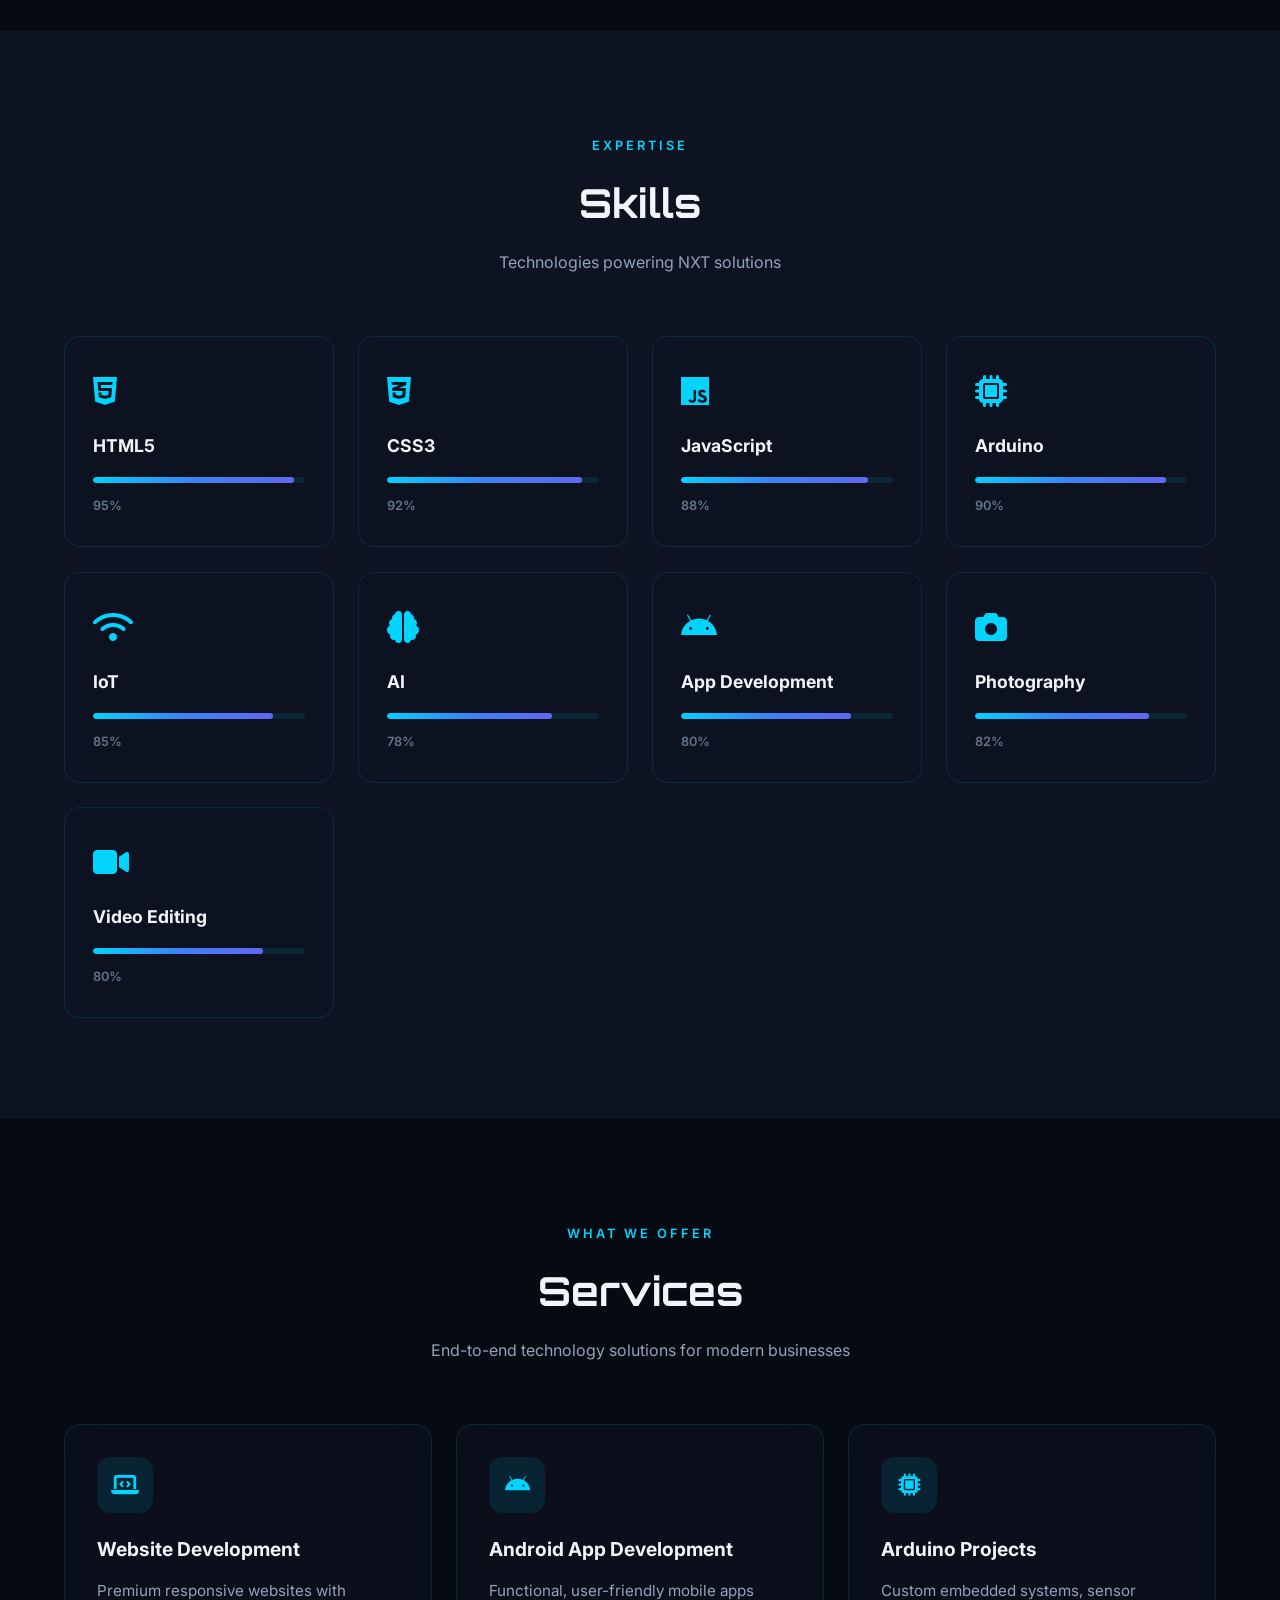
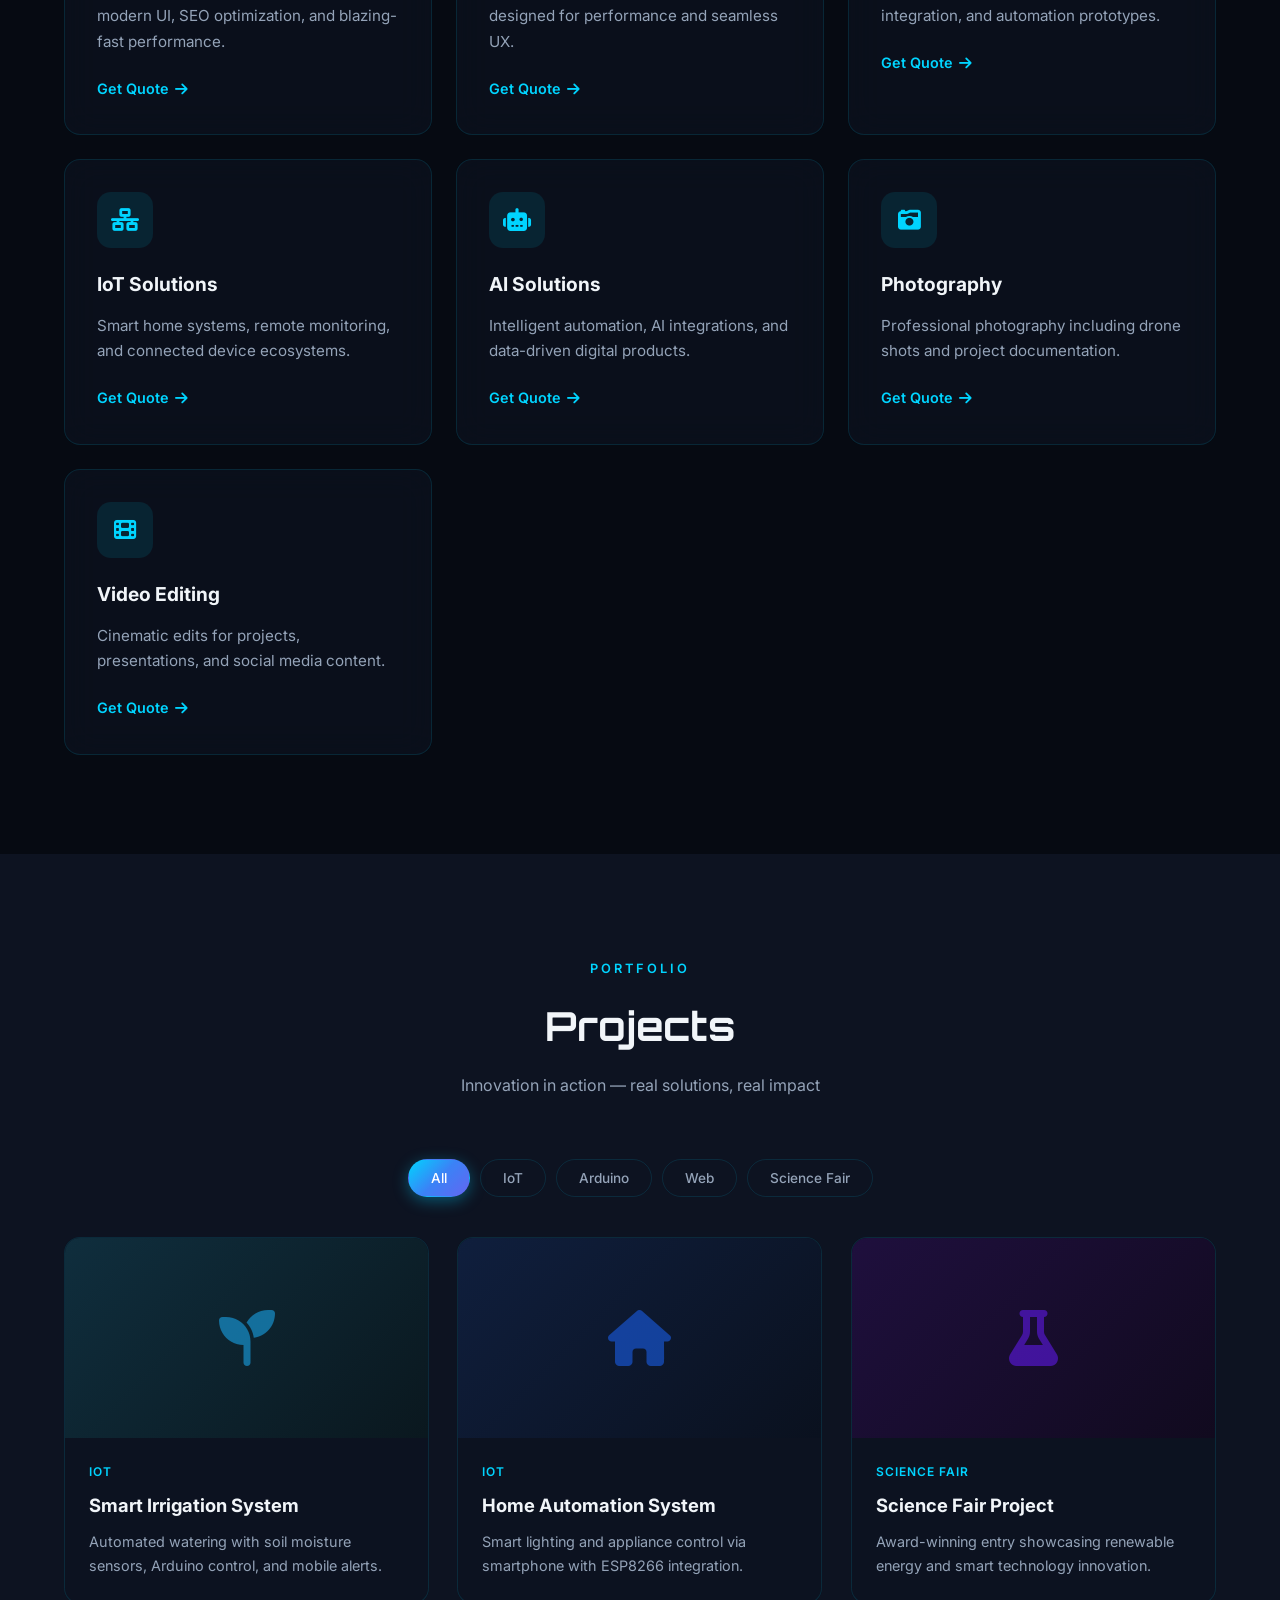
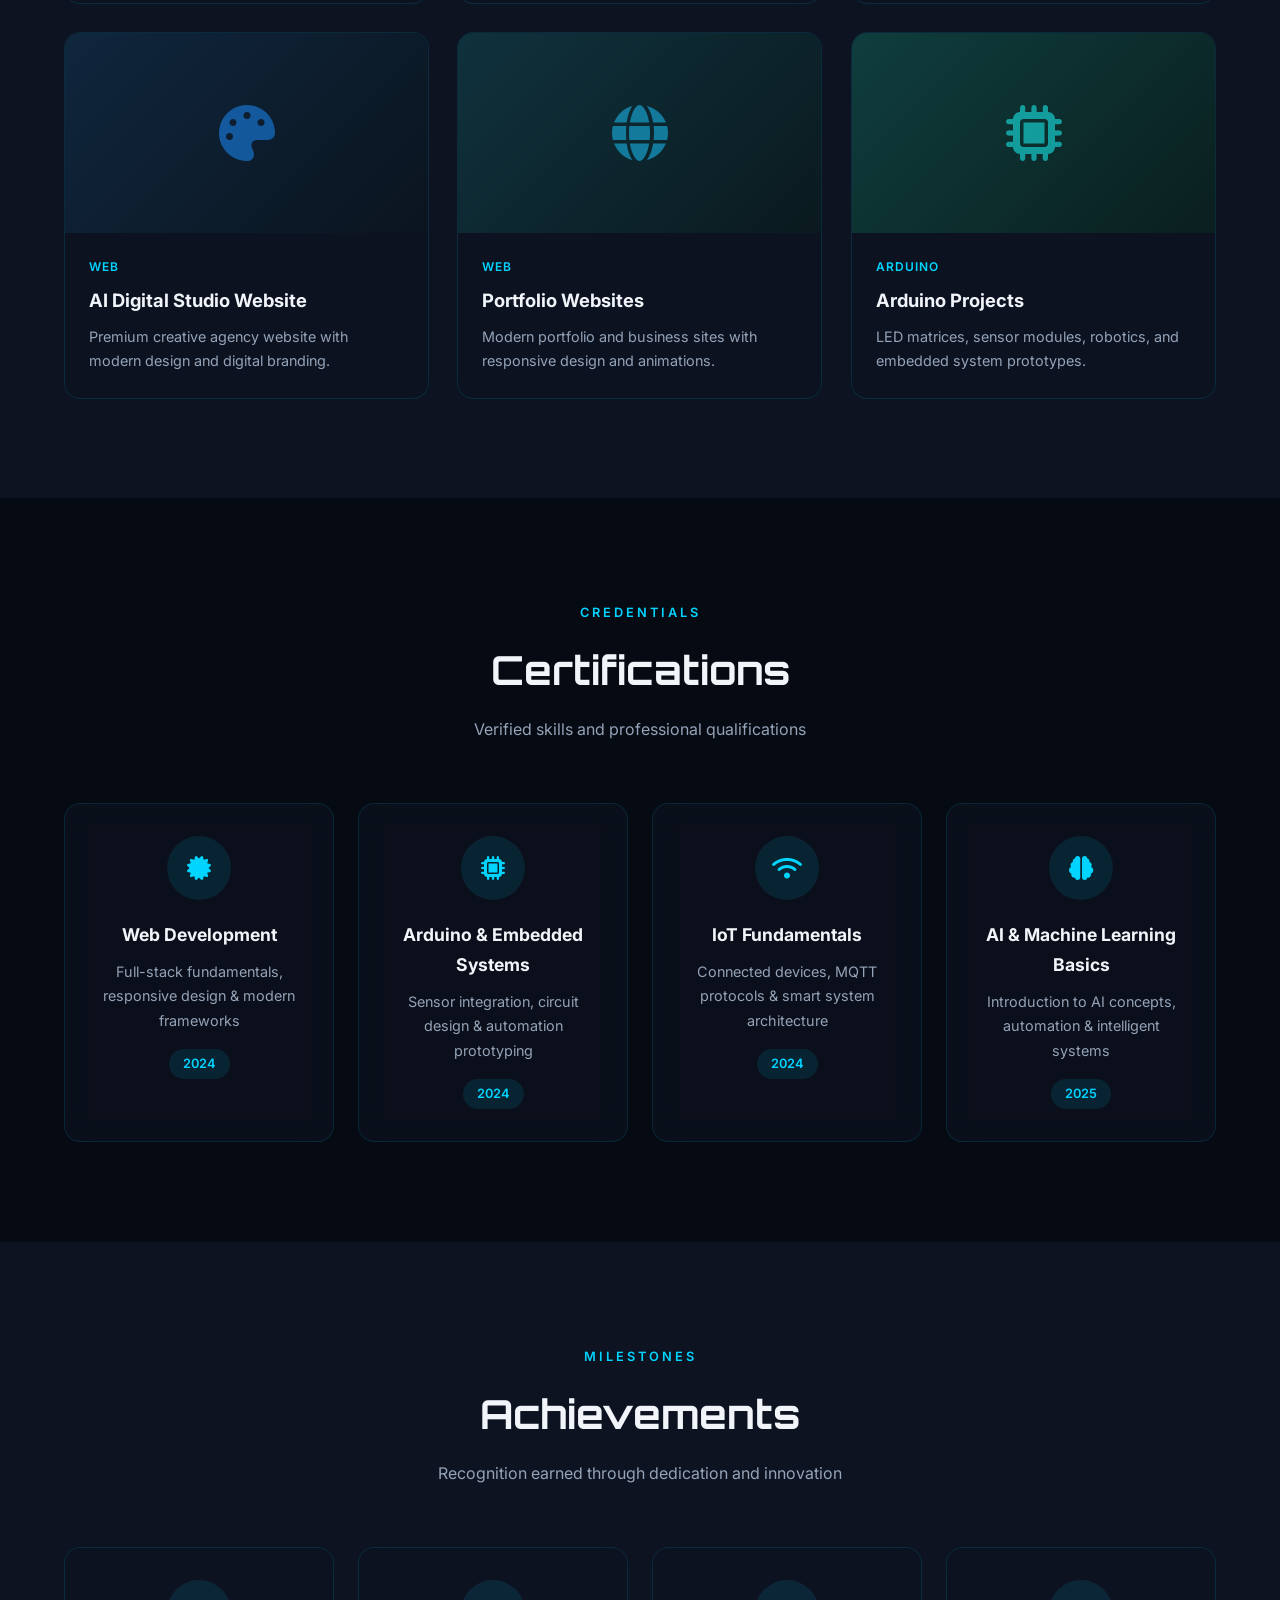
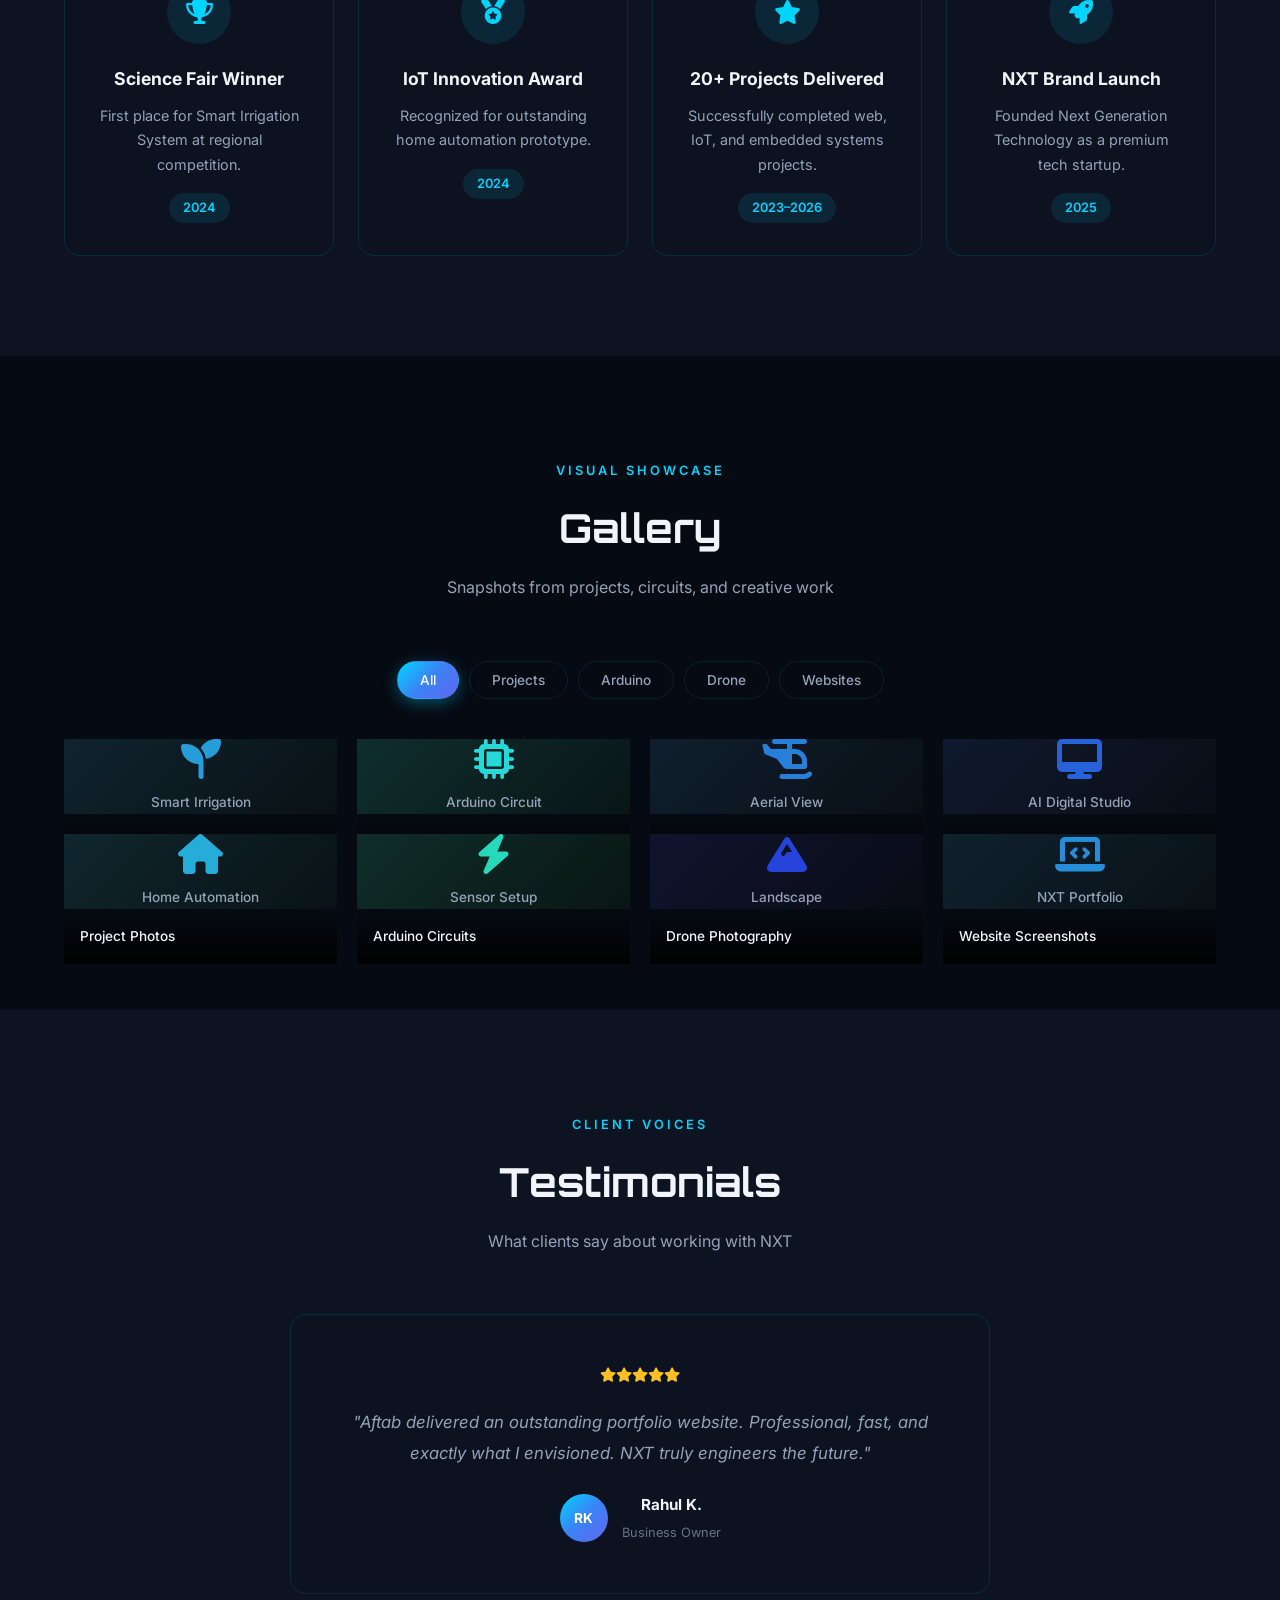
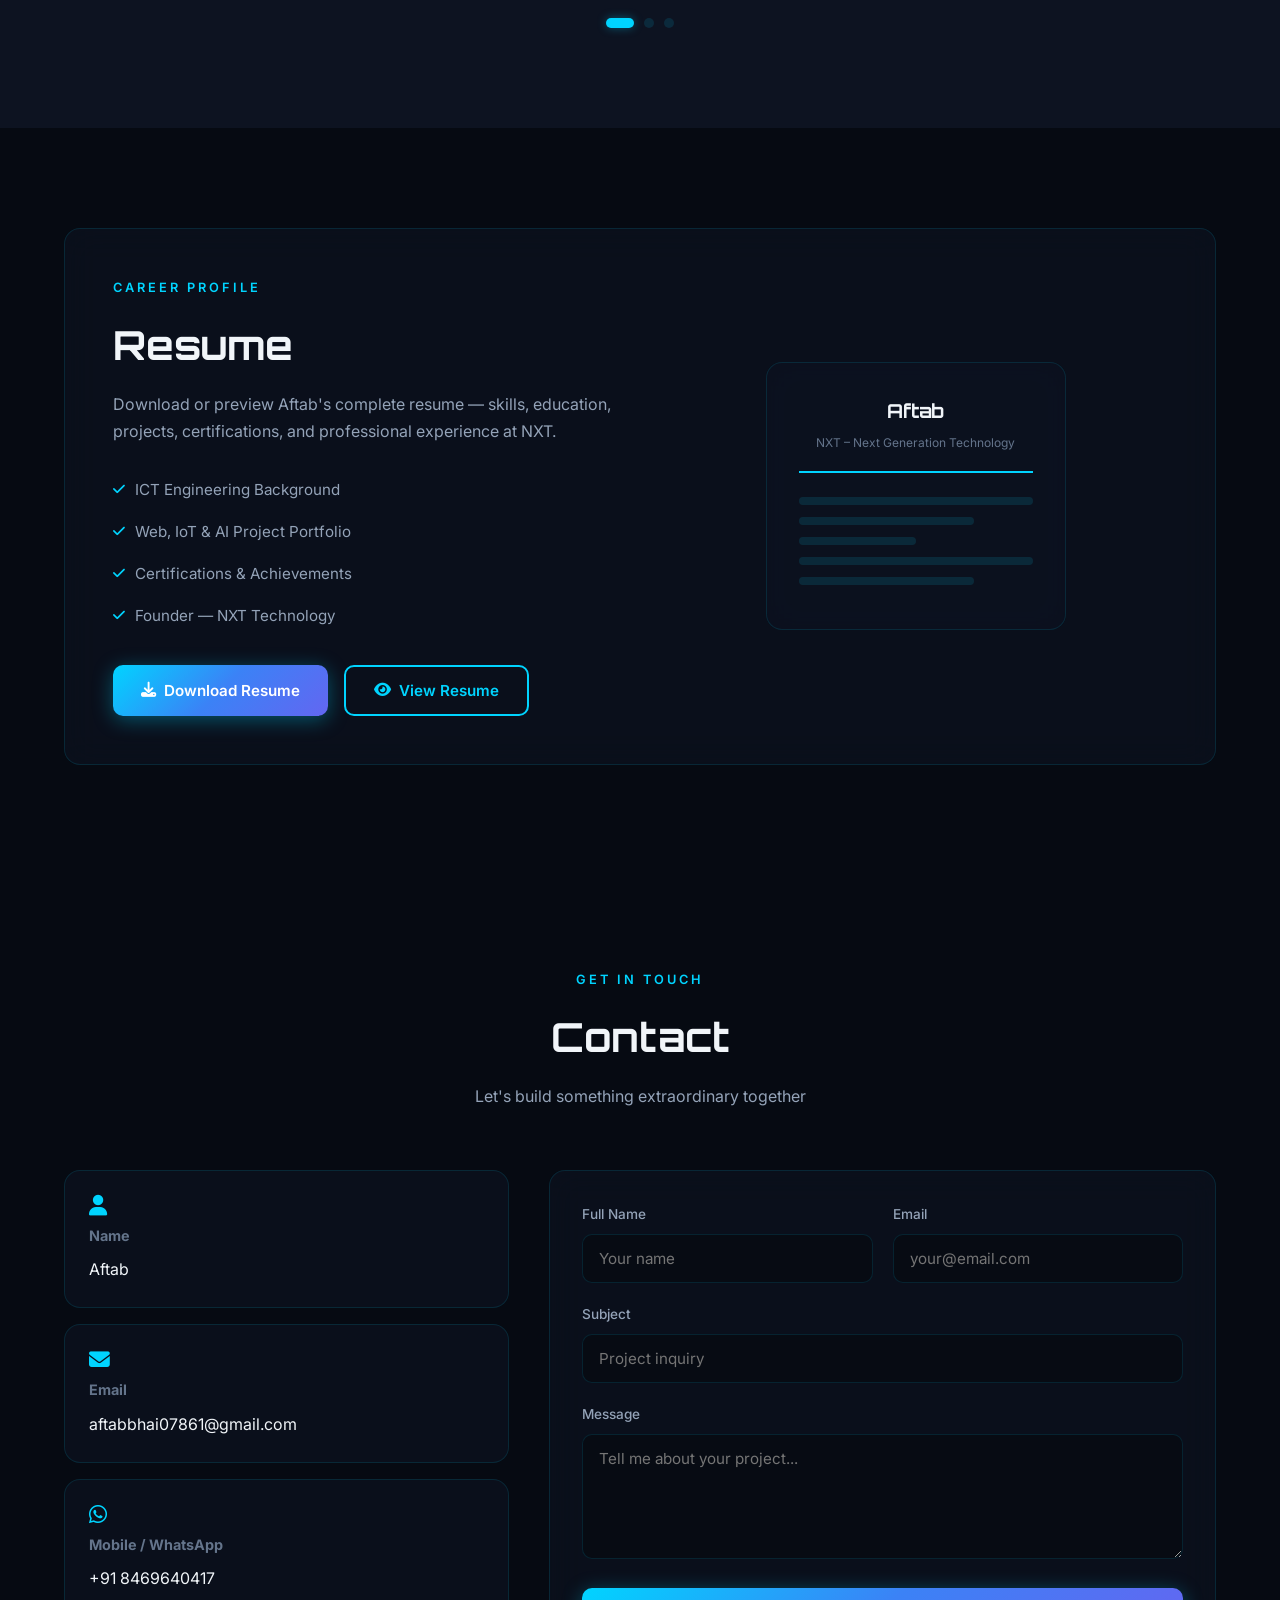
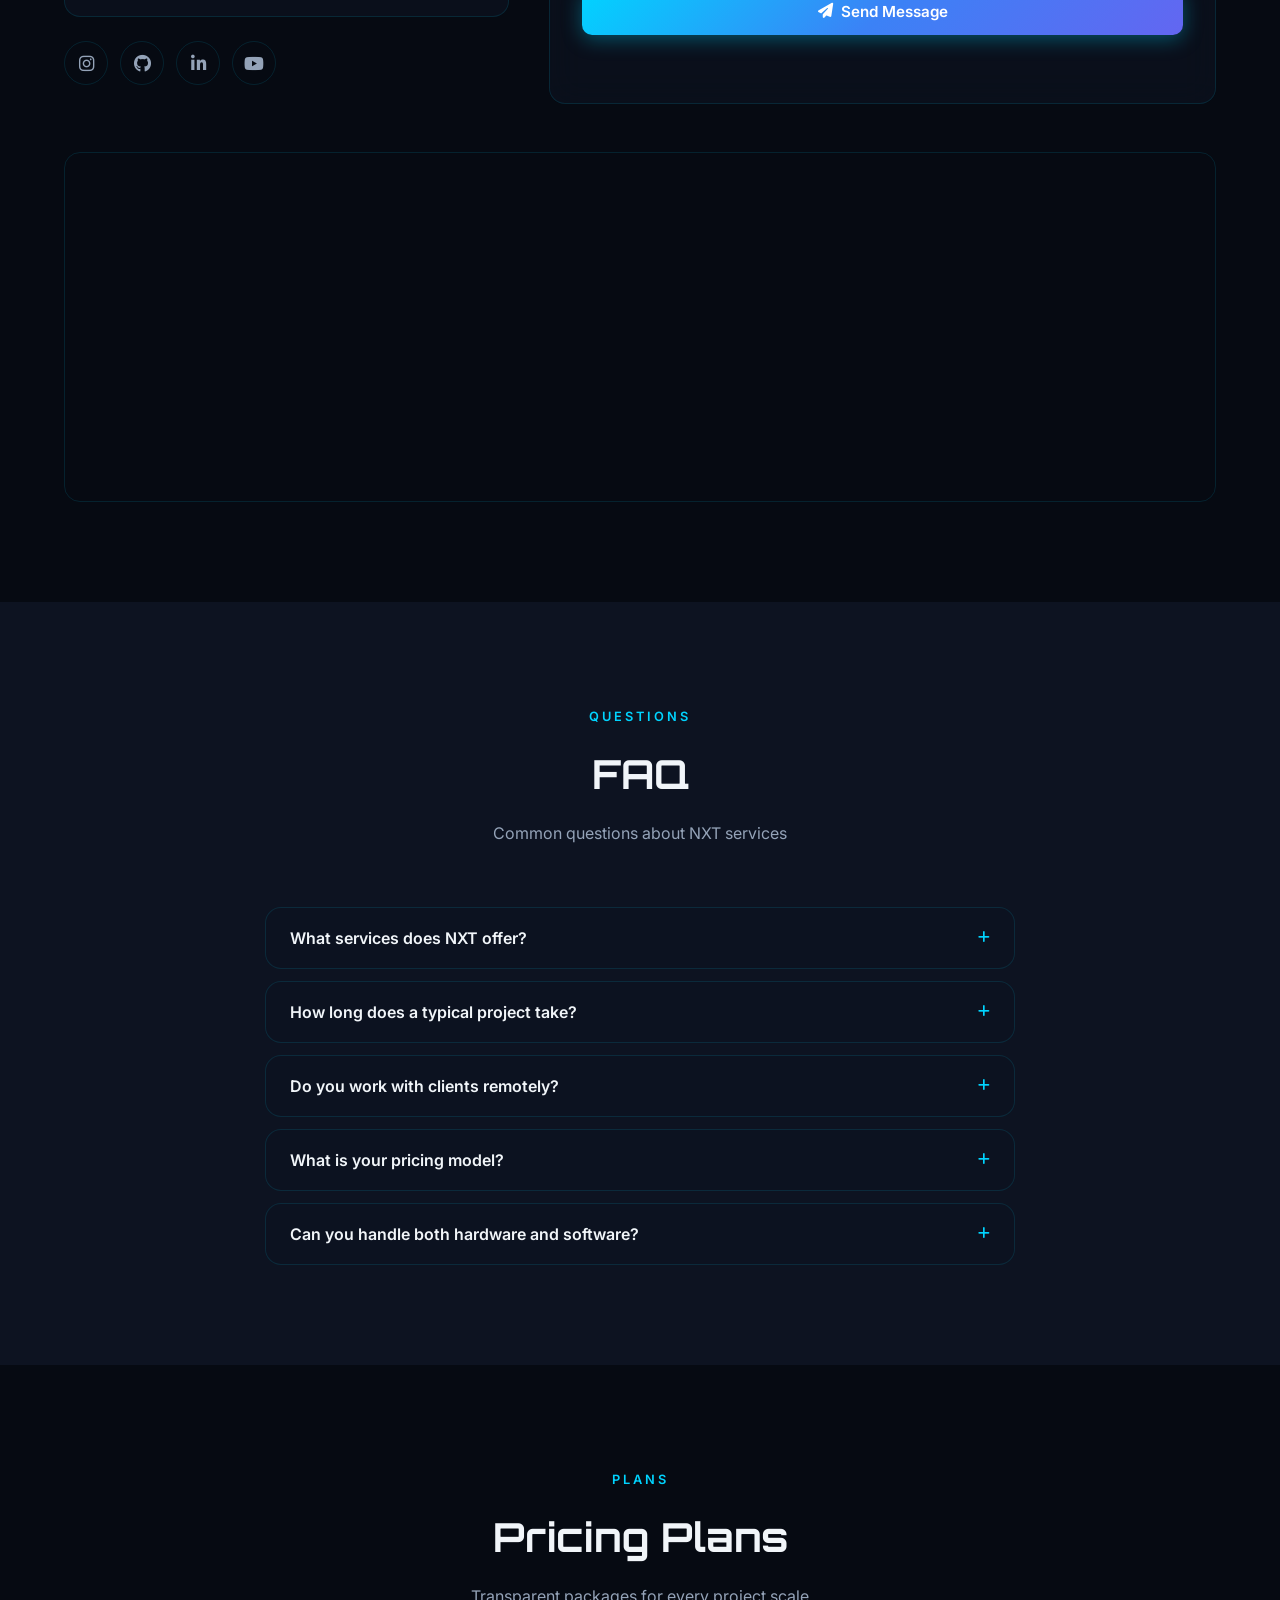
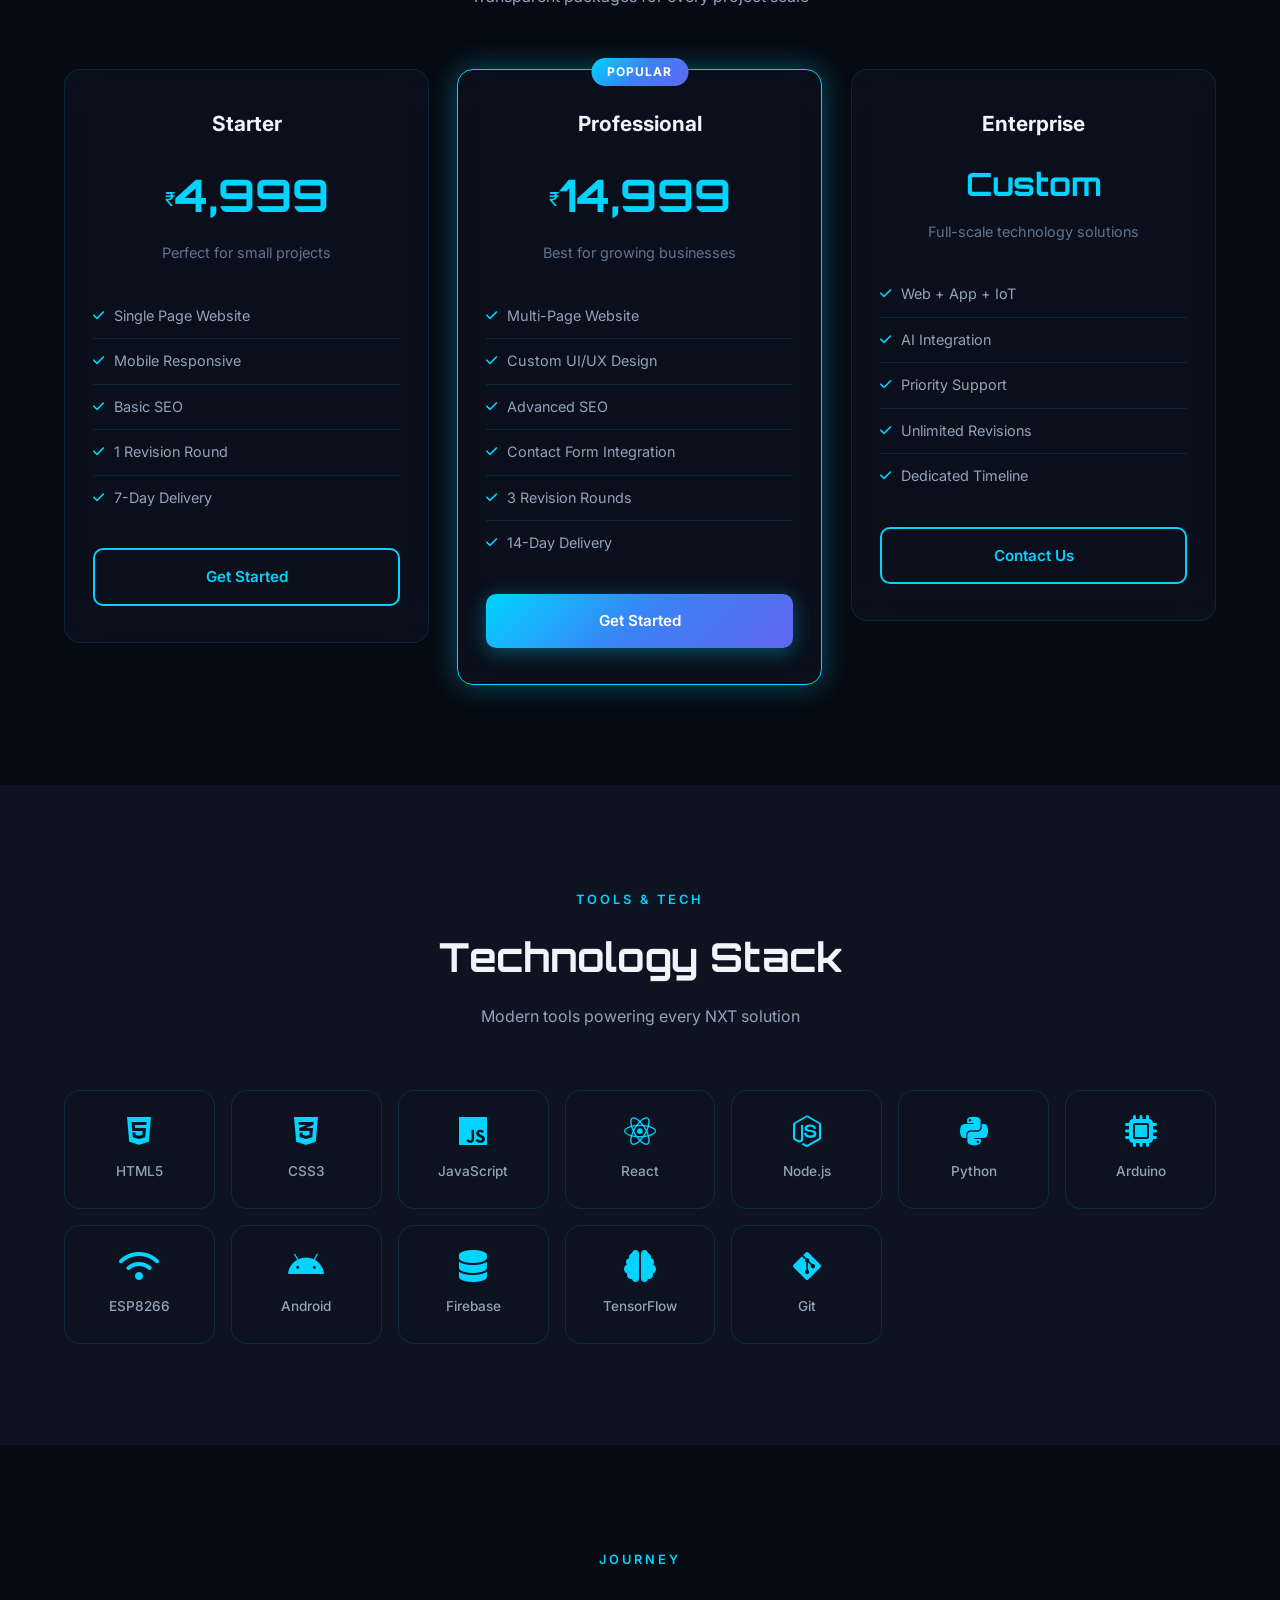
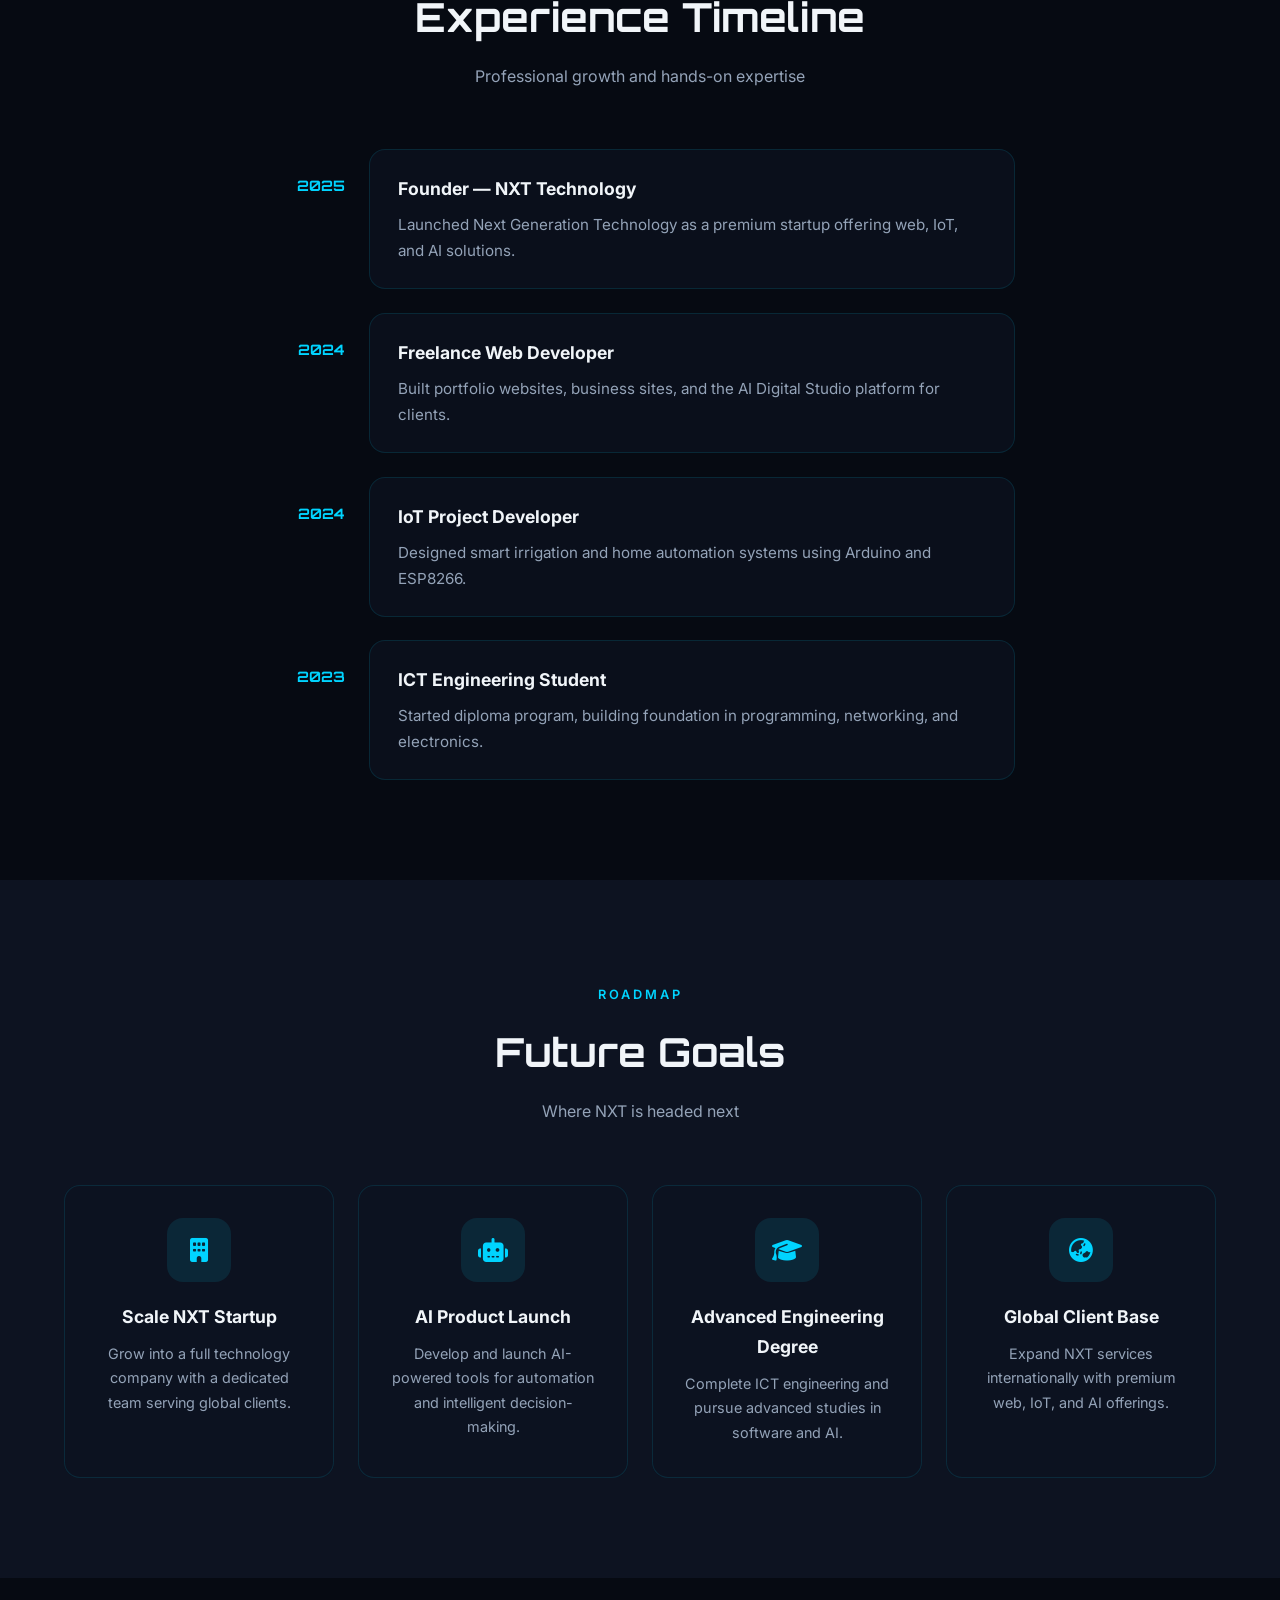
==== commit 3bea5e93: "index.html" ====
--- a/index.html
+++ b/index.html
@@ -2,13 +2,13 @@
 <html lang="en">
 <head>   
 <!-- Google tag (gtag.js) -->
-<script async src="https://www.googletagmanager.com/gtag/js?id=G-LBJNFYB38T"></script>
+<script async src="https://www.googletagmanager.com/gtag/js?id=G-QMQPTG7Q40"></script>
 <script>
   window.dataLayer = window.dataLayer || [];
   function gtag(){dataLayer.push(arguments);}
   gtag('js', new Date());
 
-  gtag('config', 'G-LBJNFYB38T');
+  gtag('config', 'G-QMQPTG7Q40');
 </script>
 <!-- End Google Tag Manager -->
  <!-- SEO -->
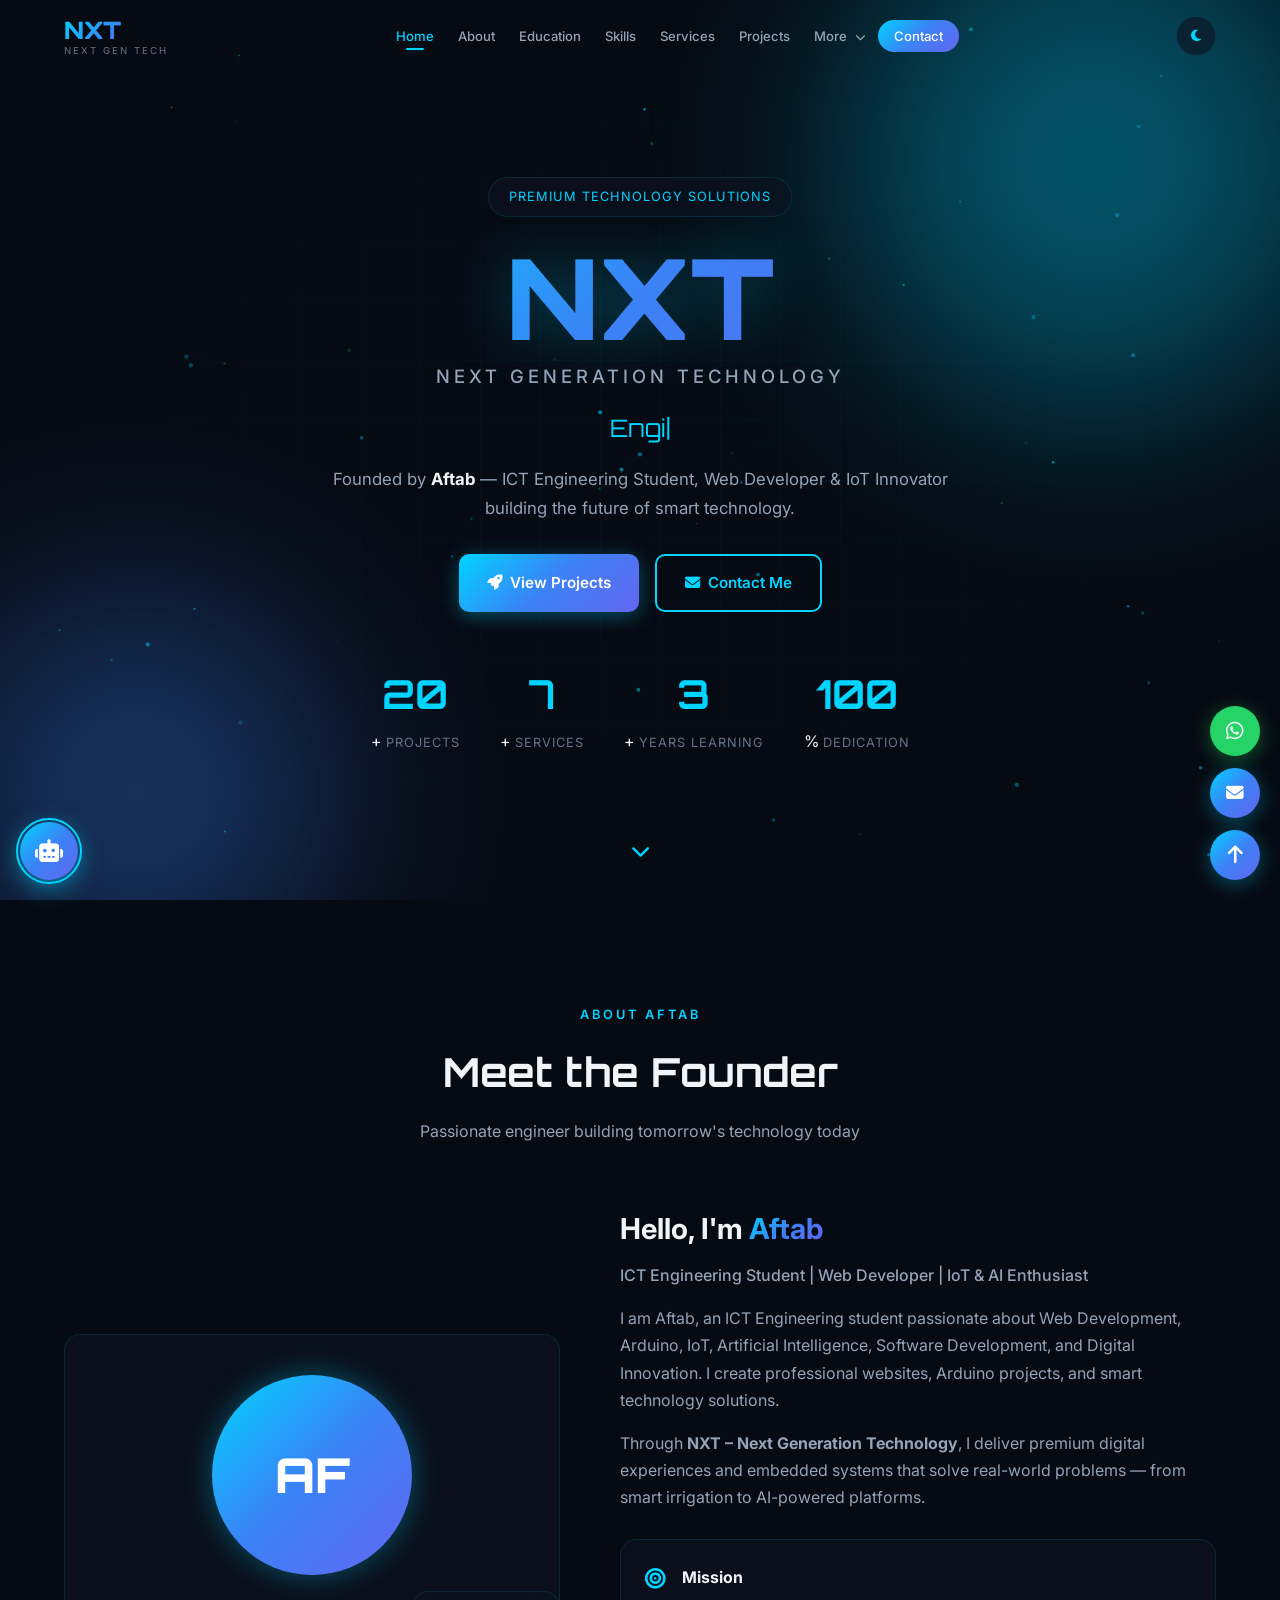
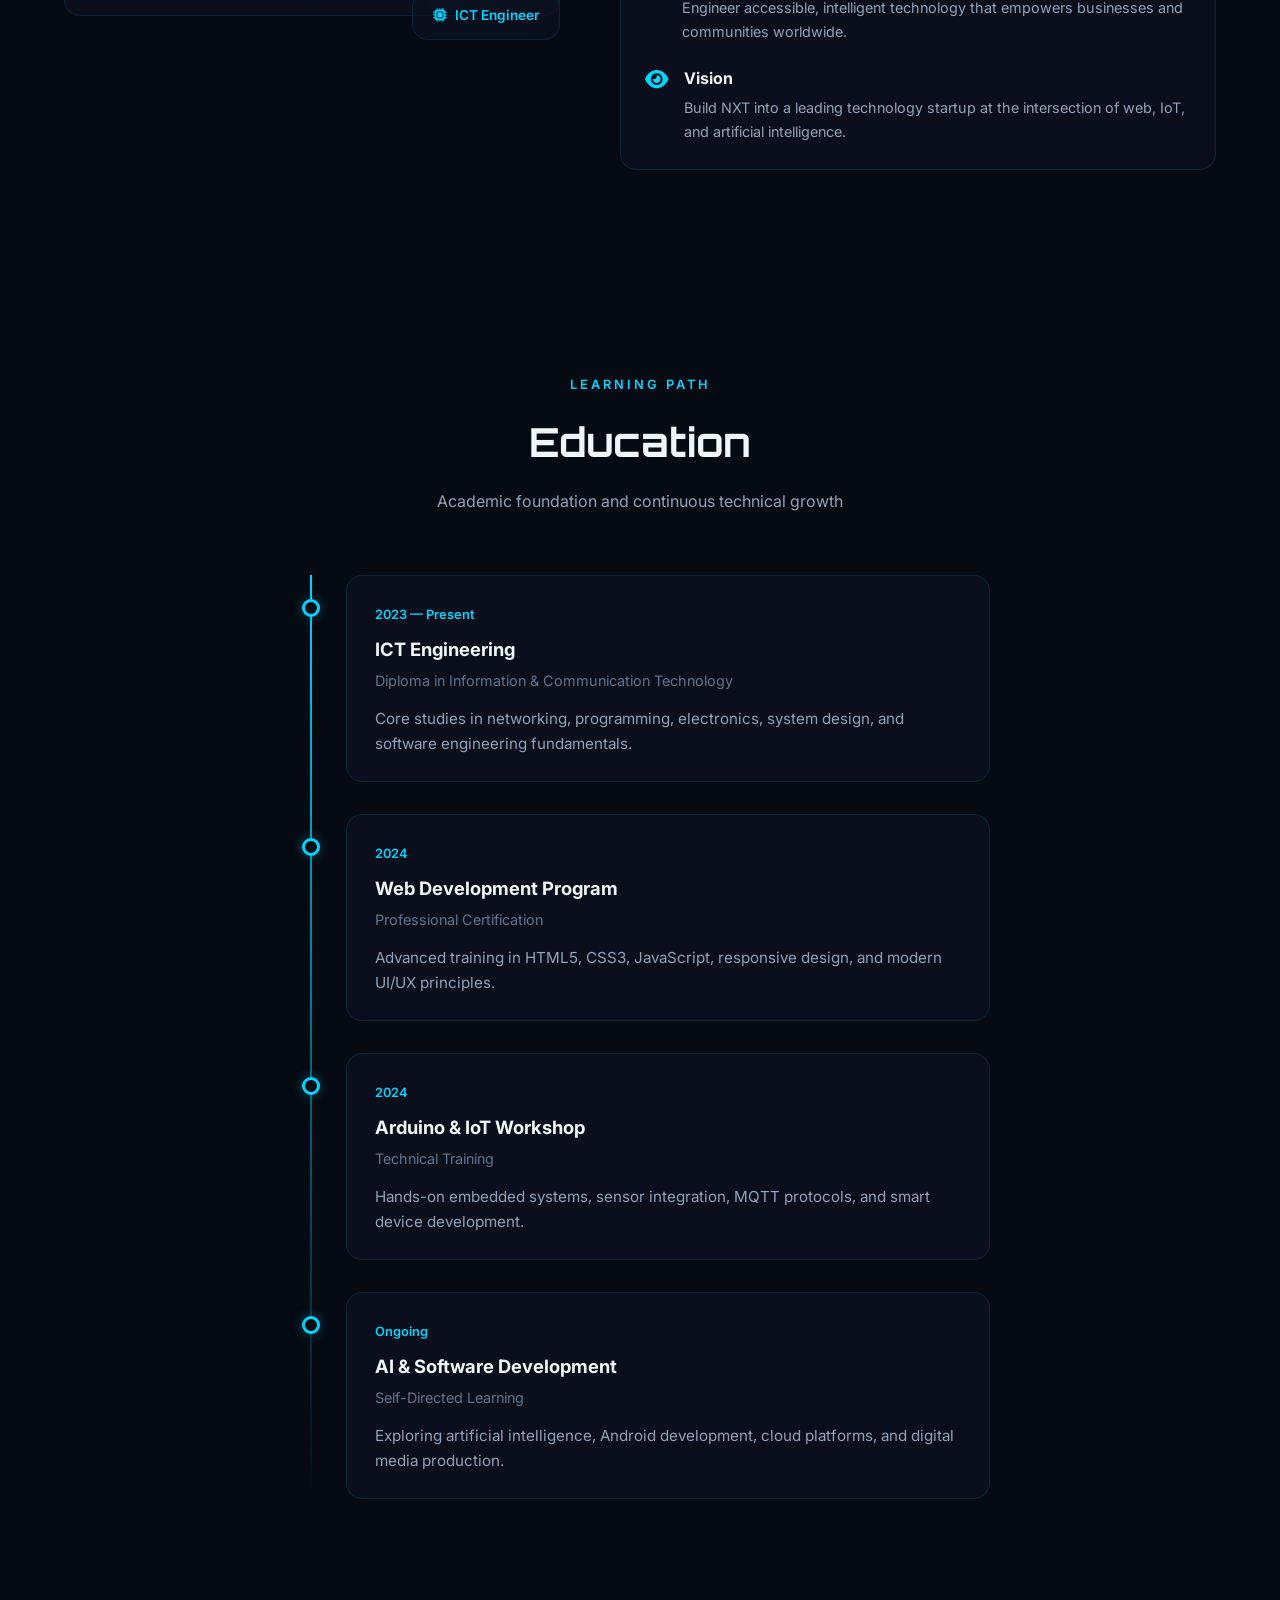
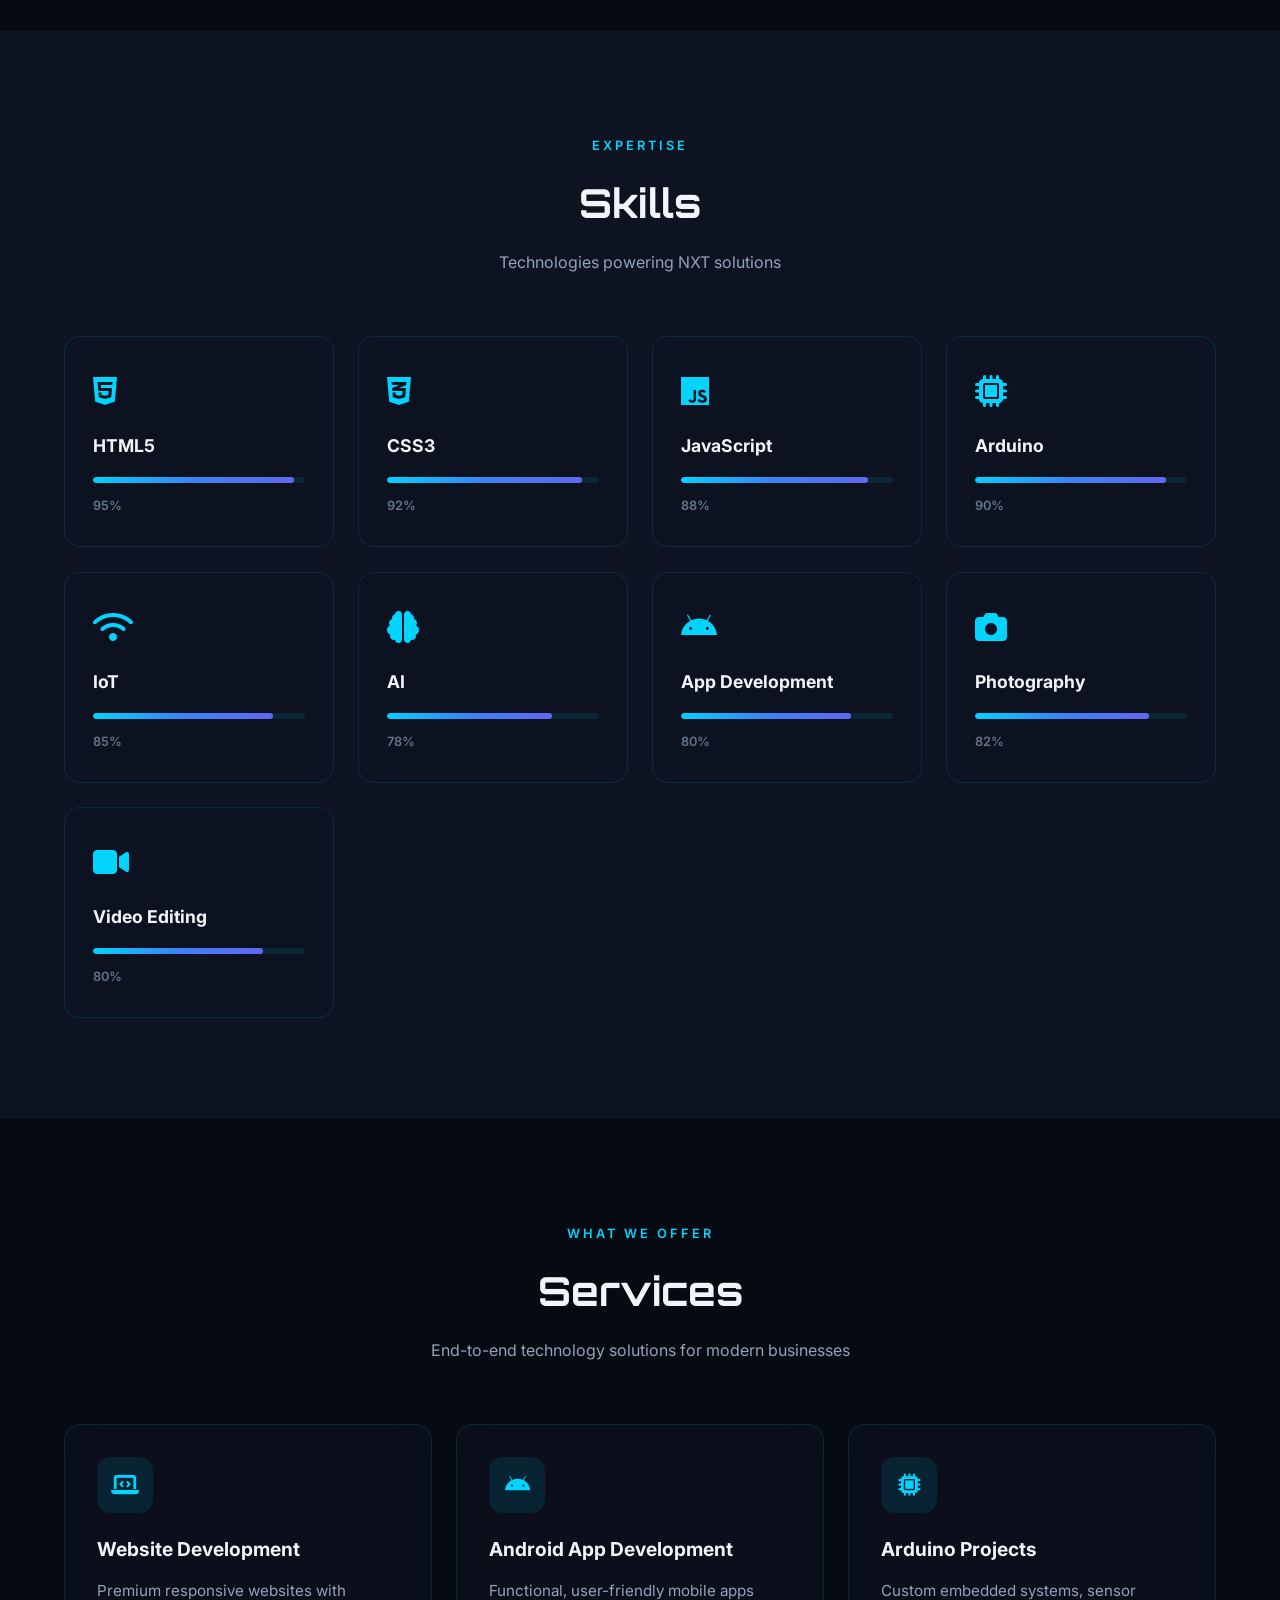
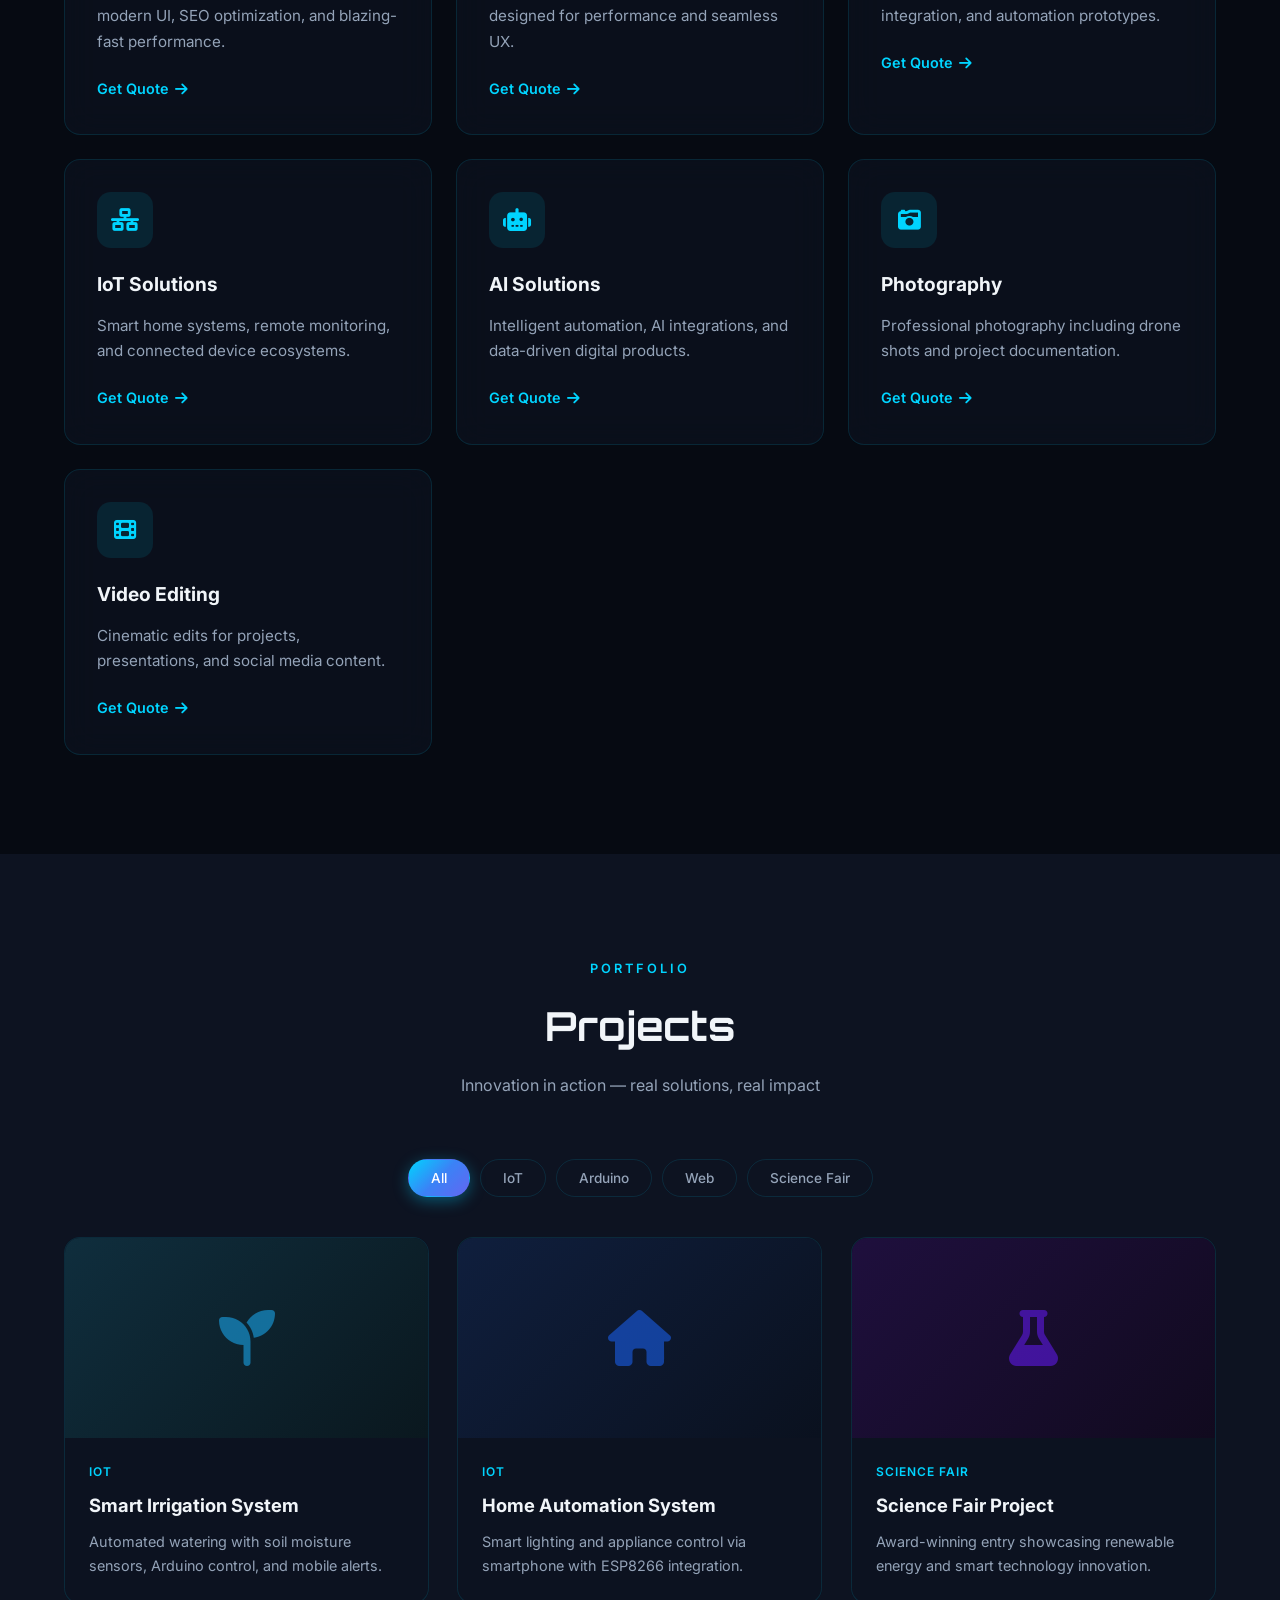
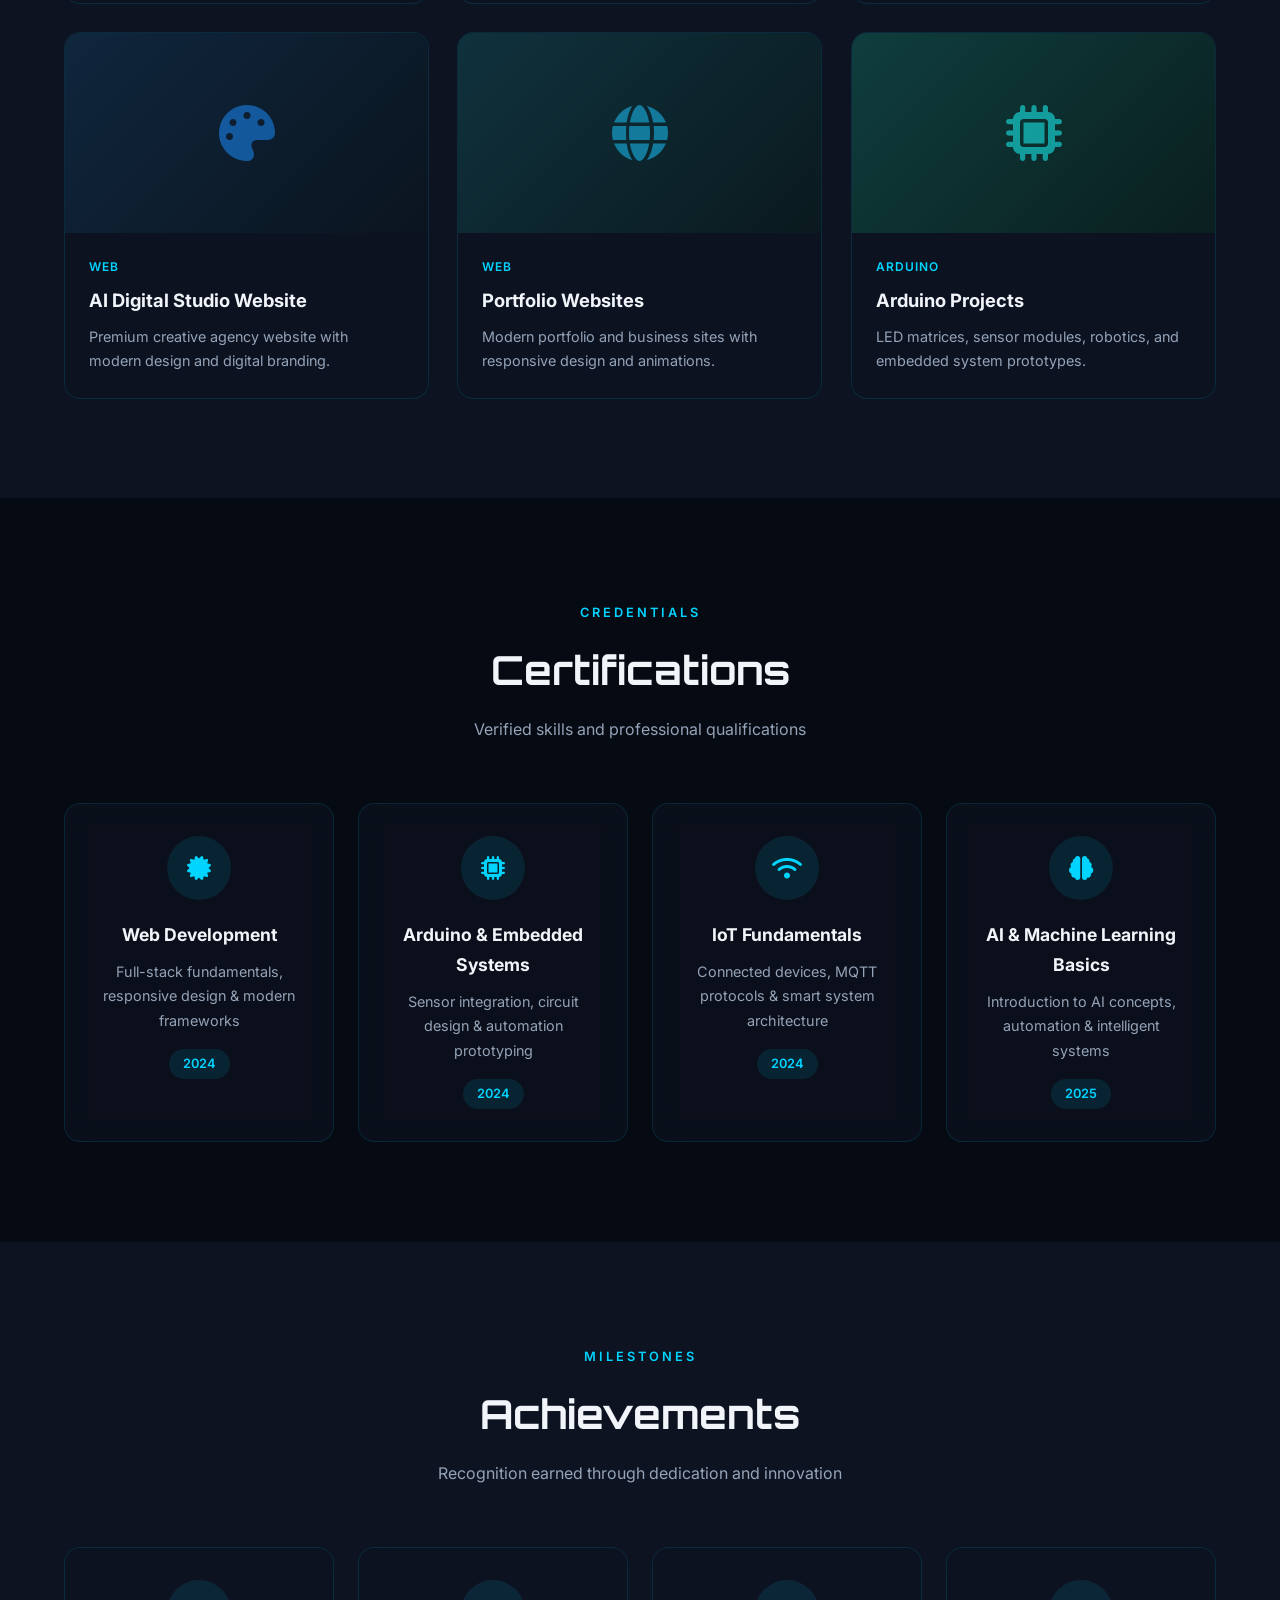
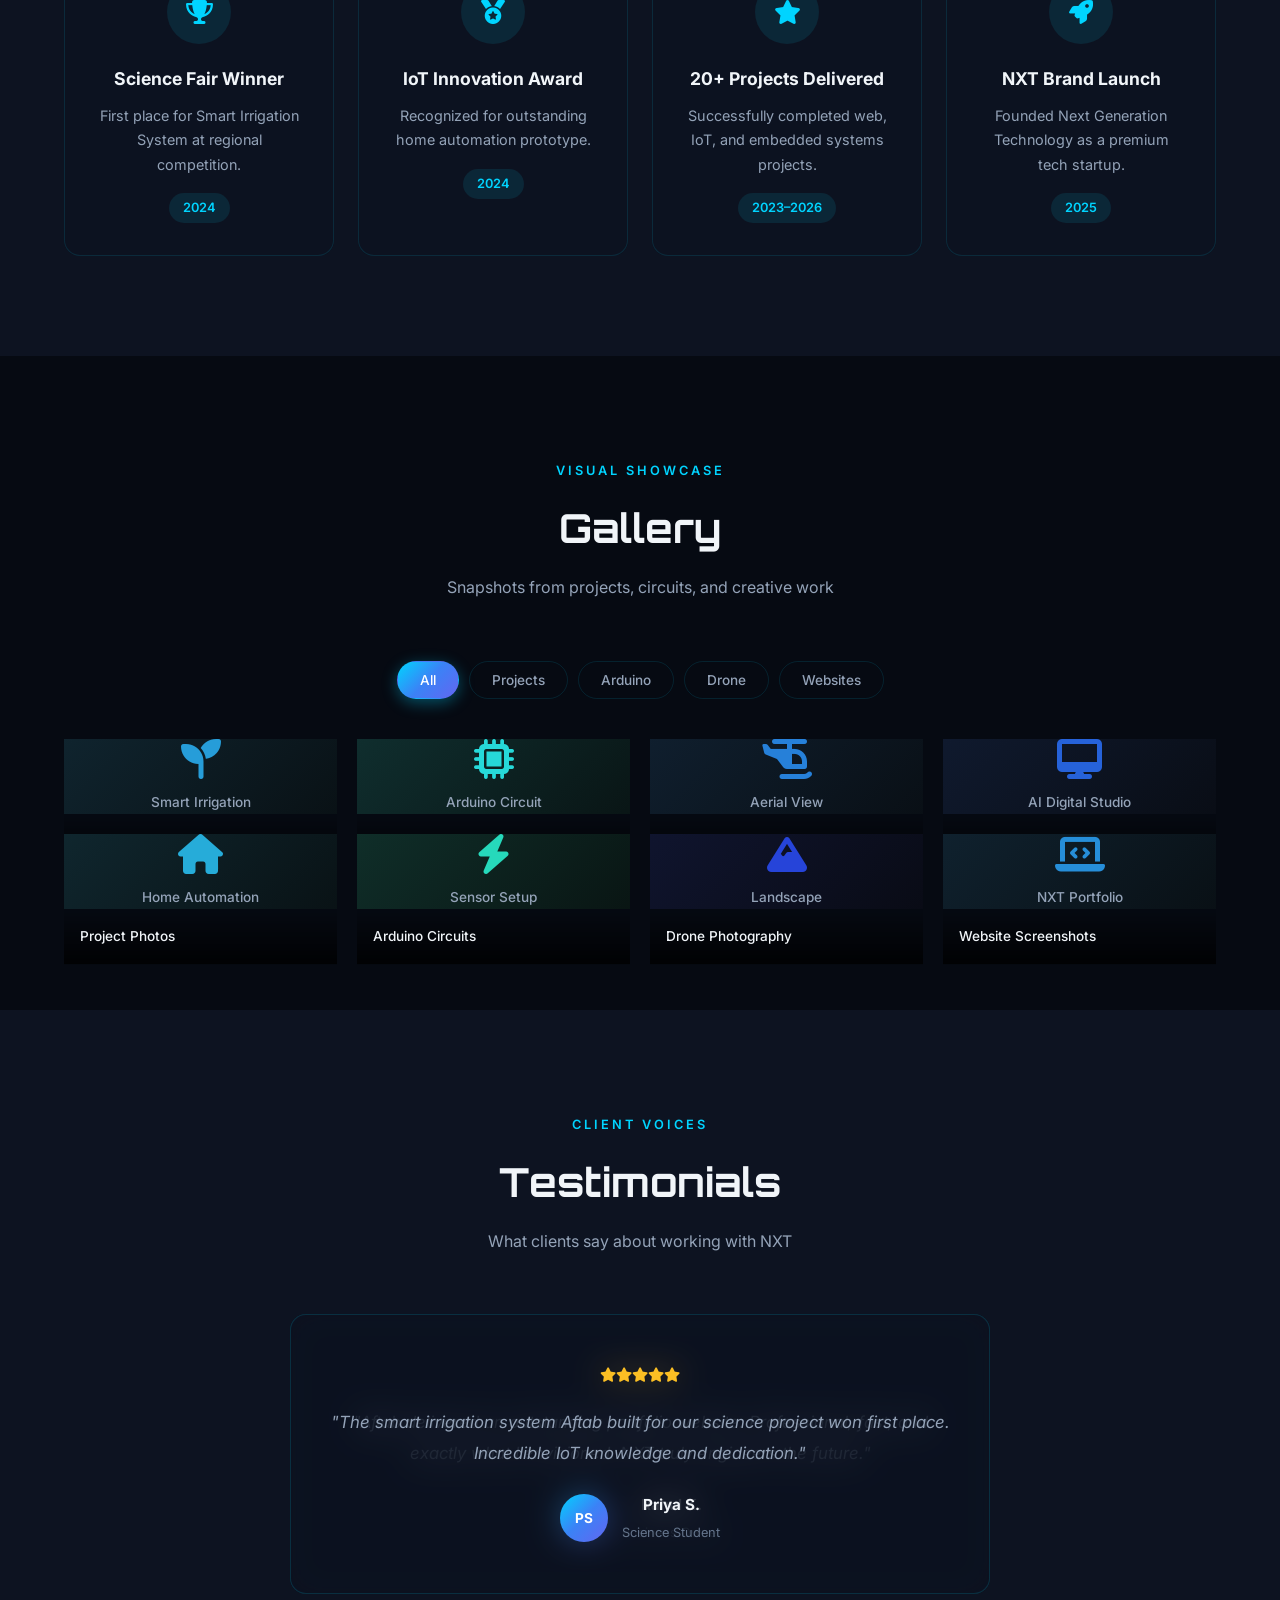
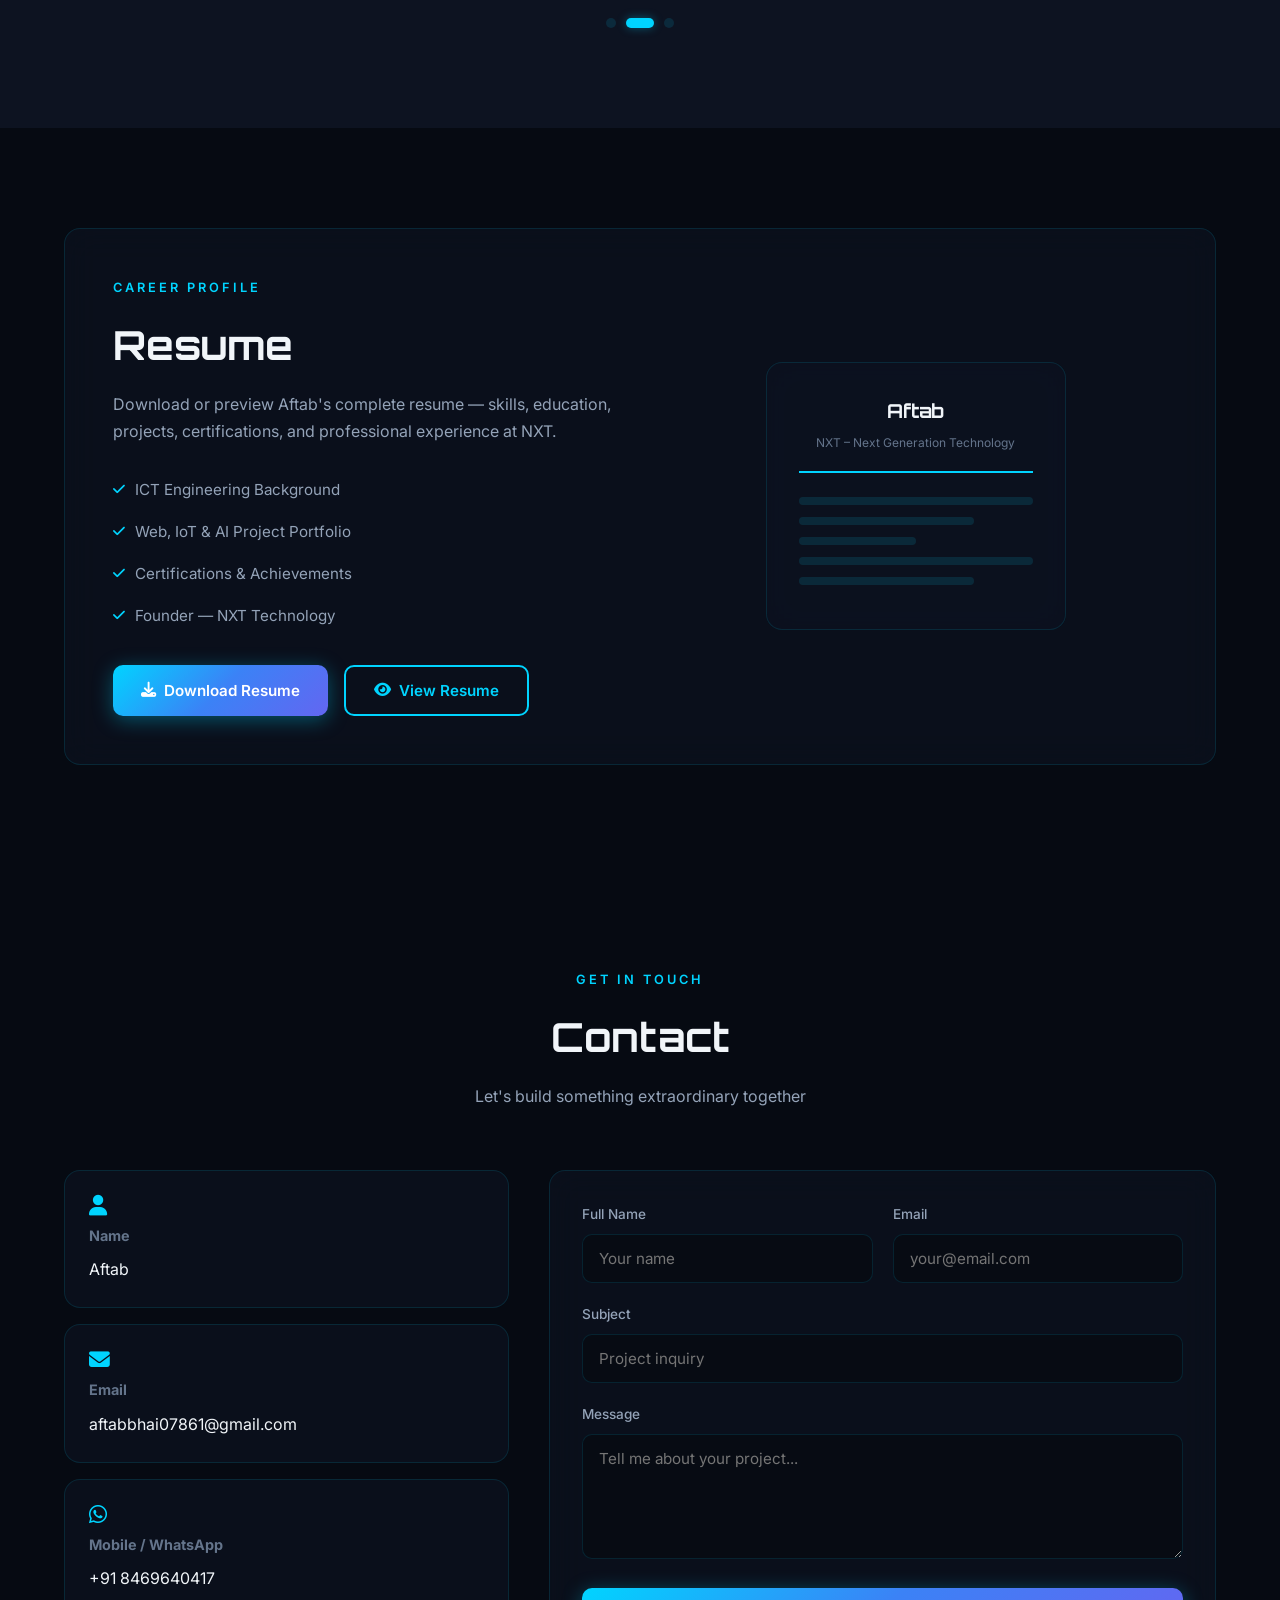
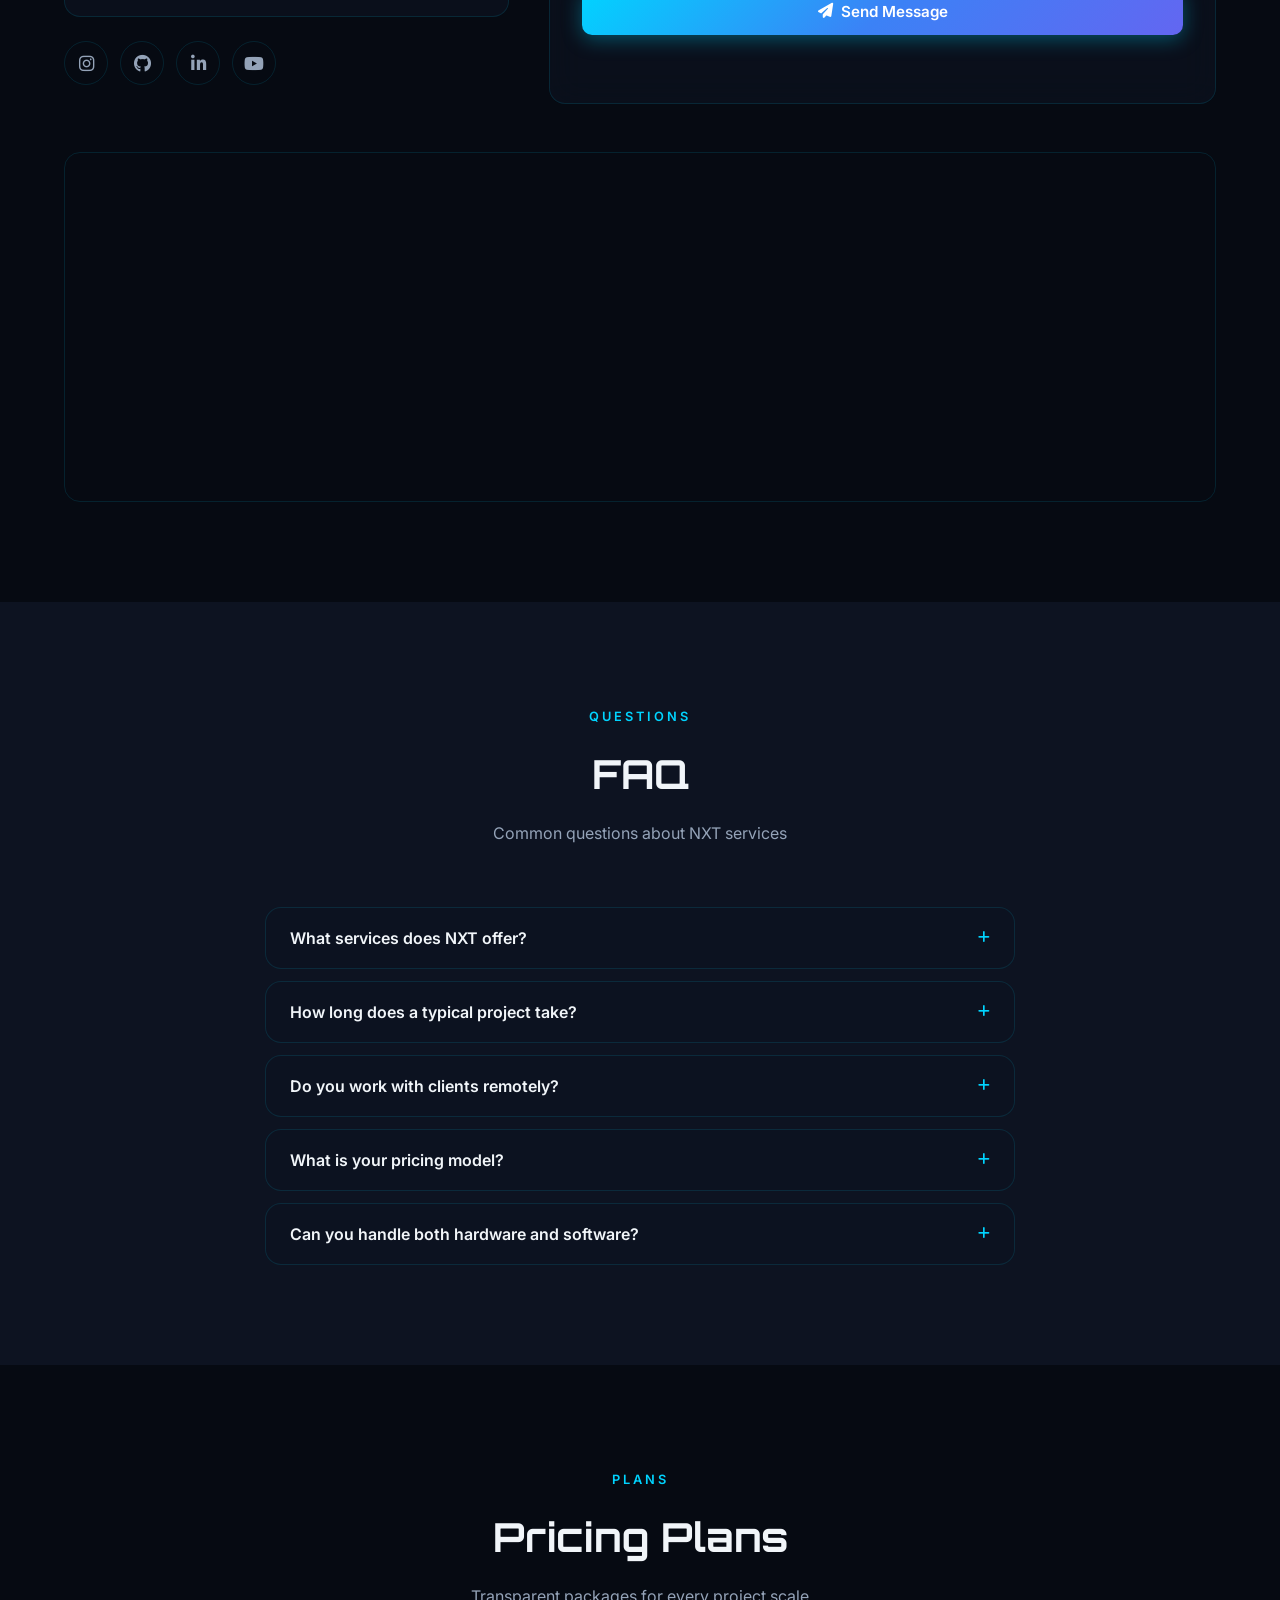
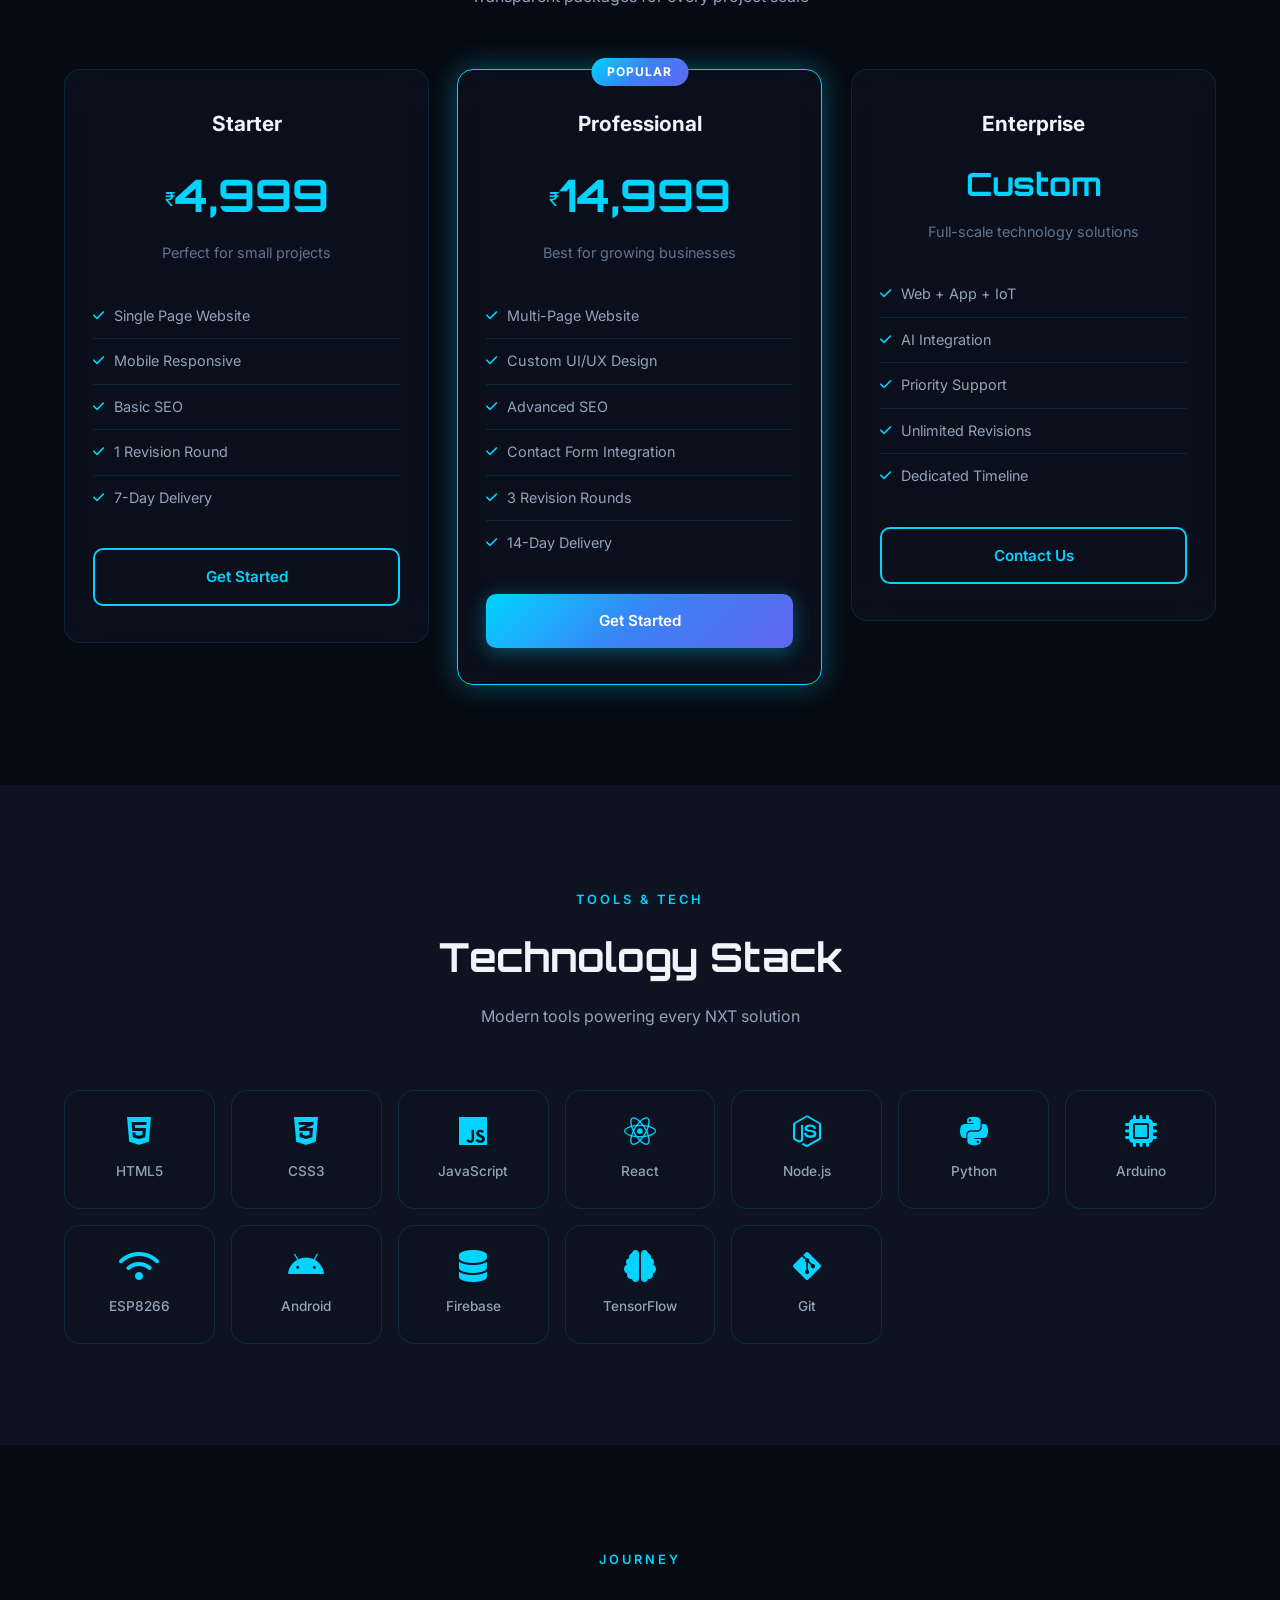
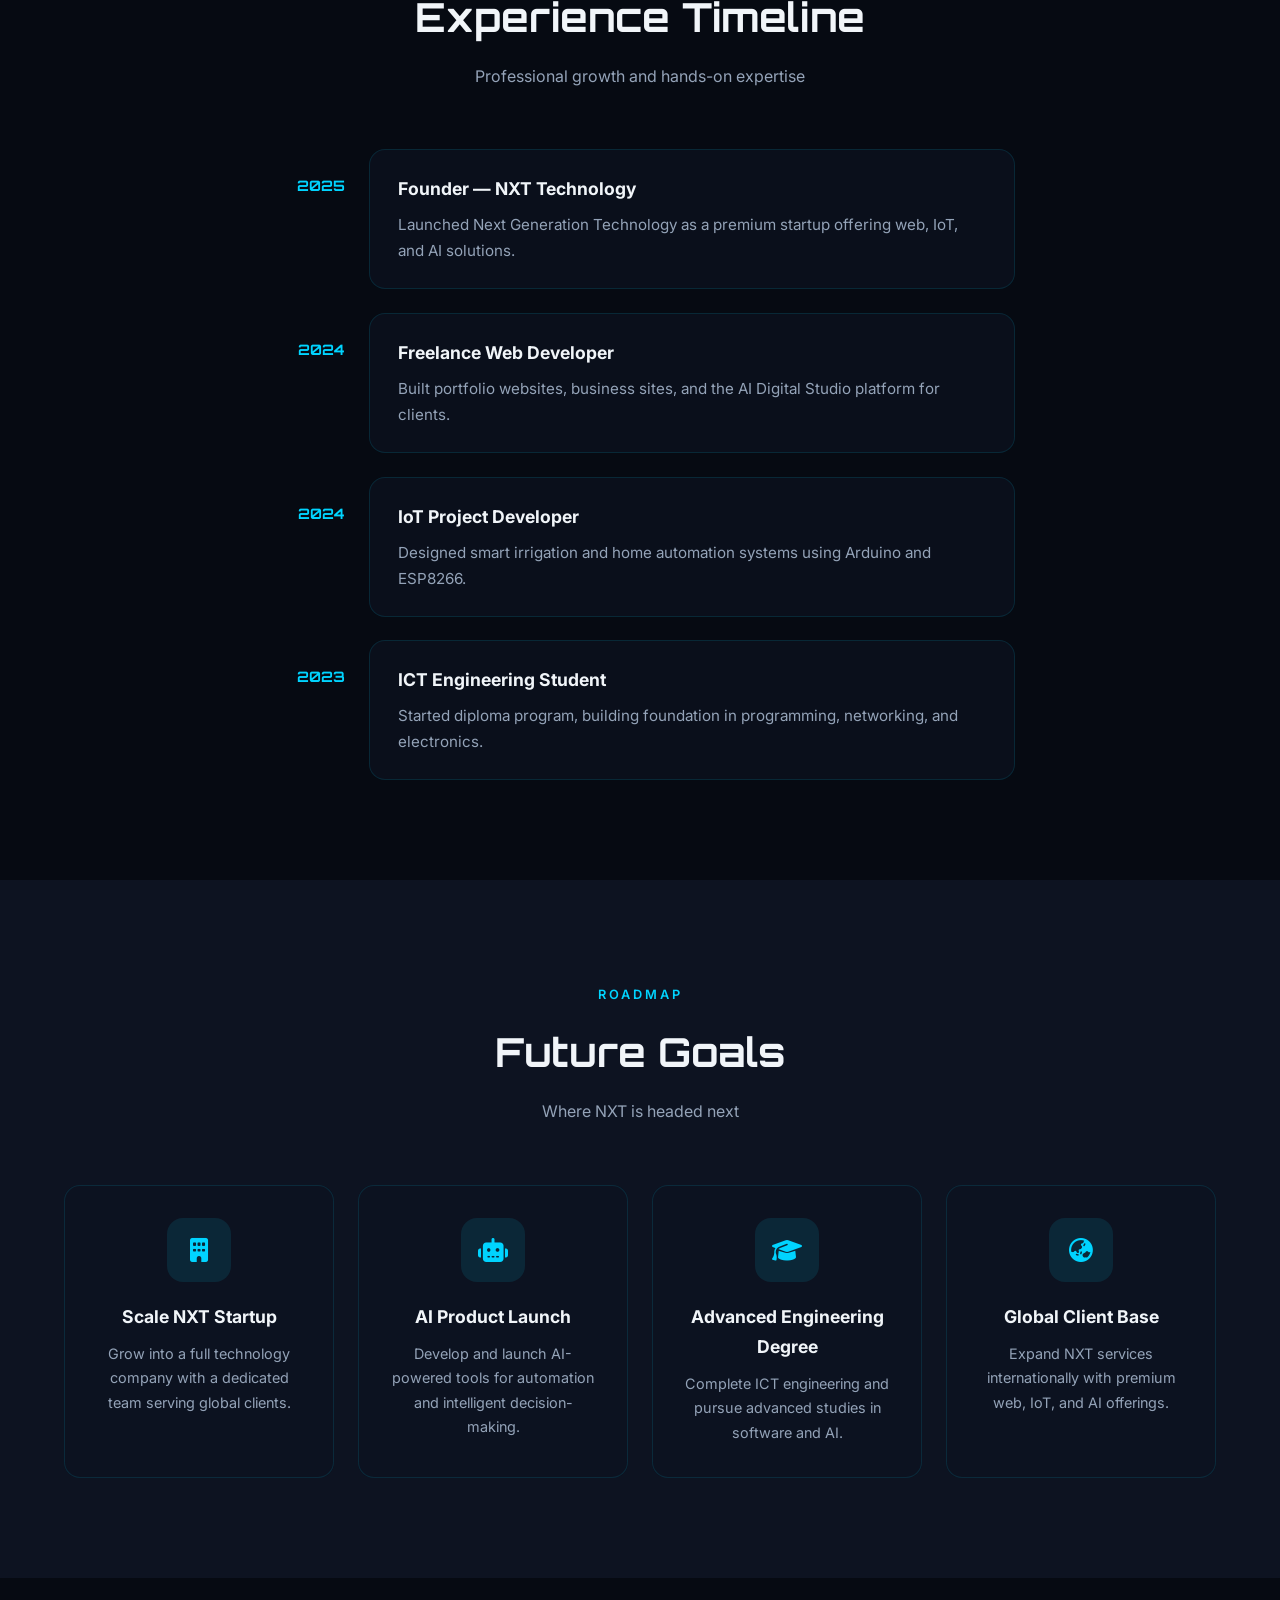
==== commit 7b0f76fd: "index.html" ====
--- a/index.html
+++ b/index.html
@@ -689,7 +689,7 @@
           <a href="#home" class="footer-logo">NXT</a>
           <p>NXT – Next Generation Technology. Engineering the Future with premium web, IoT, and AI solutions.</p>
           <div class="footer-social">
-            <a href="https://instagram.com/ai_digital_studio" target="_blank" rel="noopener noreferrer" aria-label="Instagram"><i class="fab fa-instagram"></i></a>
+            <a href="https://instagram.com/ai_digital_studio_" target="_blank" rel="noopener noreferrer" aria-label="Instagram"><i class="fab fa-instagram"></i></a>
             <a href="#" aria-label="GitHub"><i class="fab fa-github"></i></a>
             <a href="#" aria-label="LinkedIn"><i class="fab fa-linkedin-in"></i></a>
             <a href="#" aria-label="YouTube"><i class="fab fa-youtube"></i></a>
